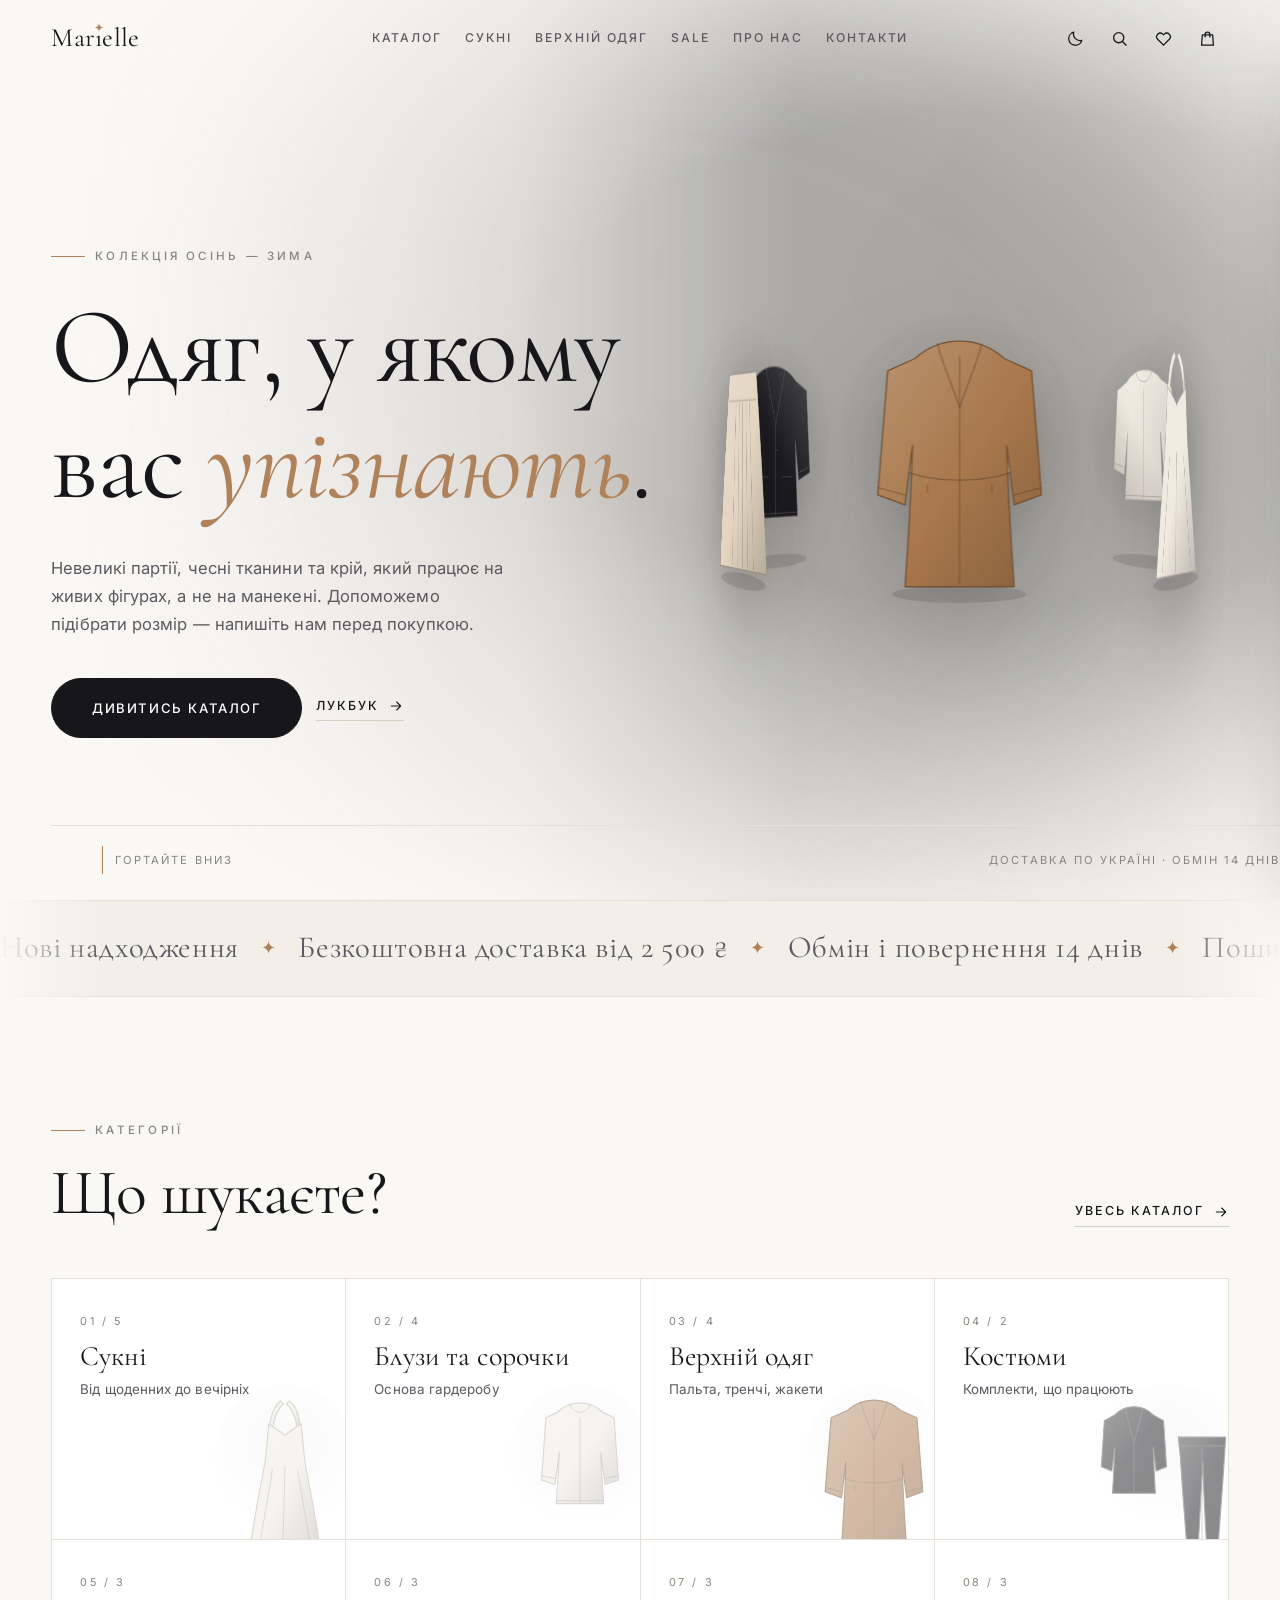
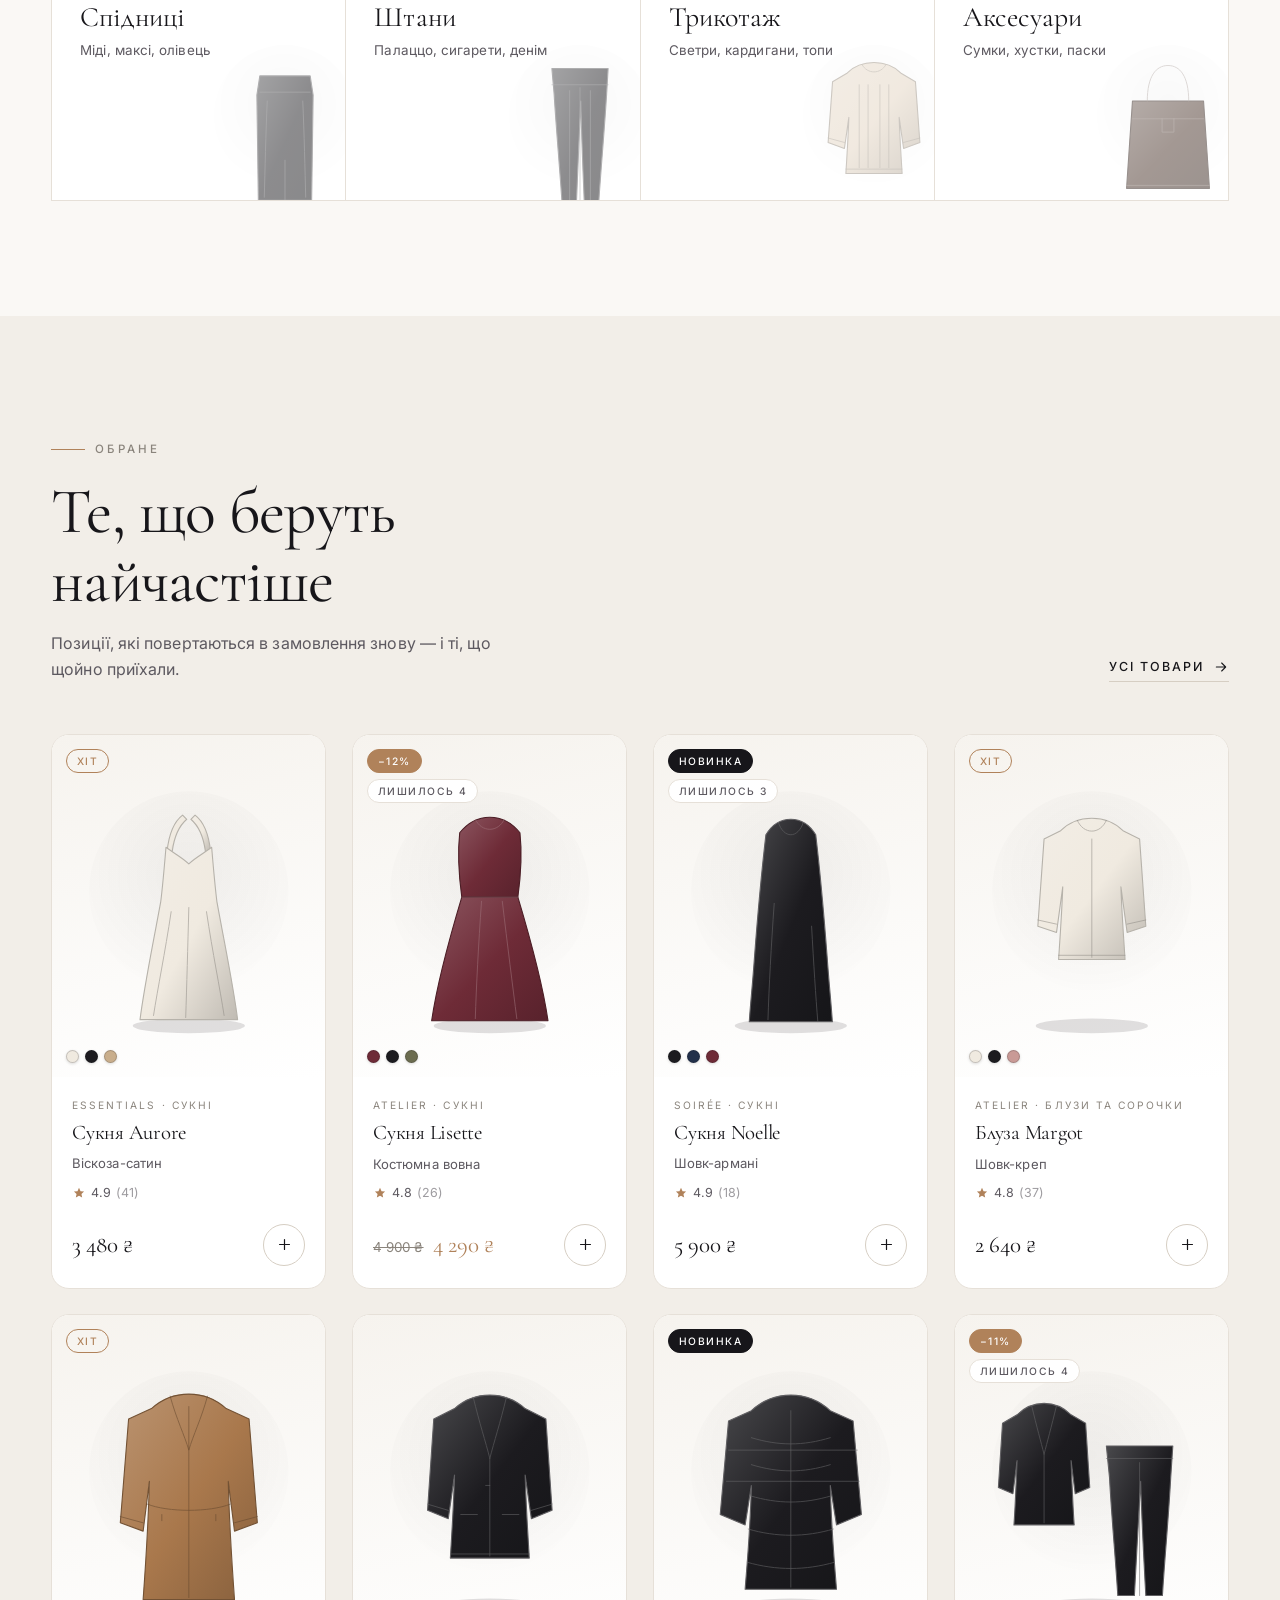
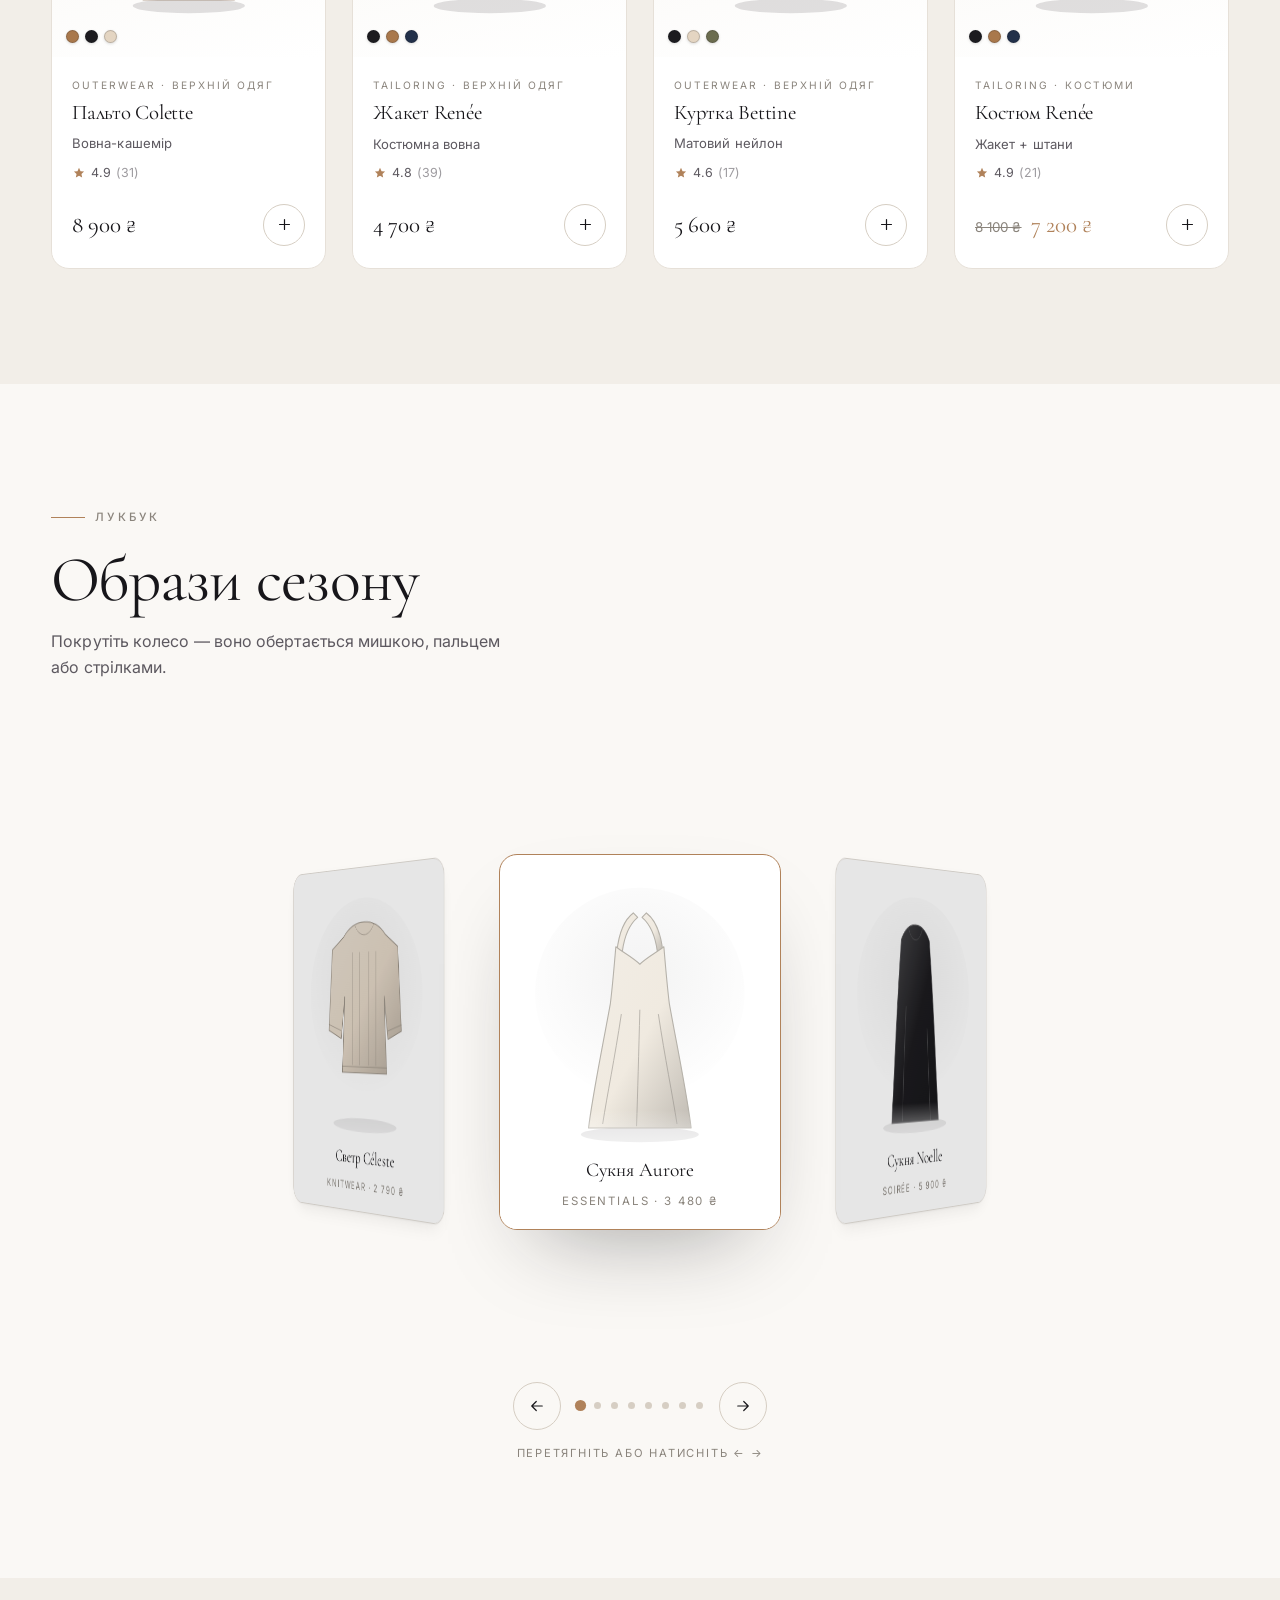
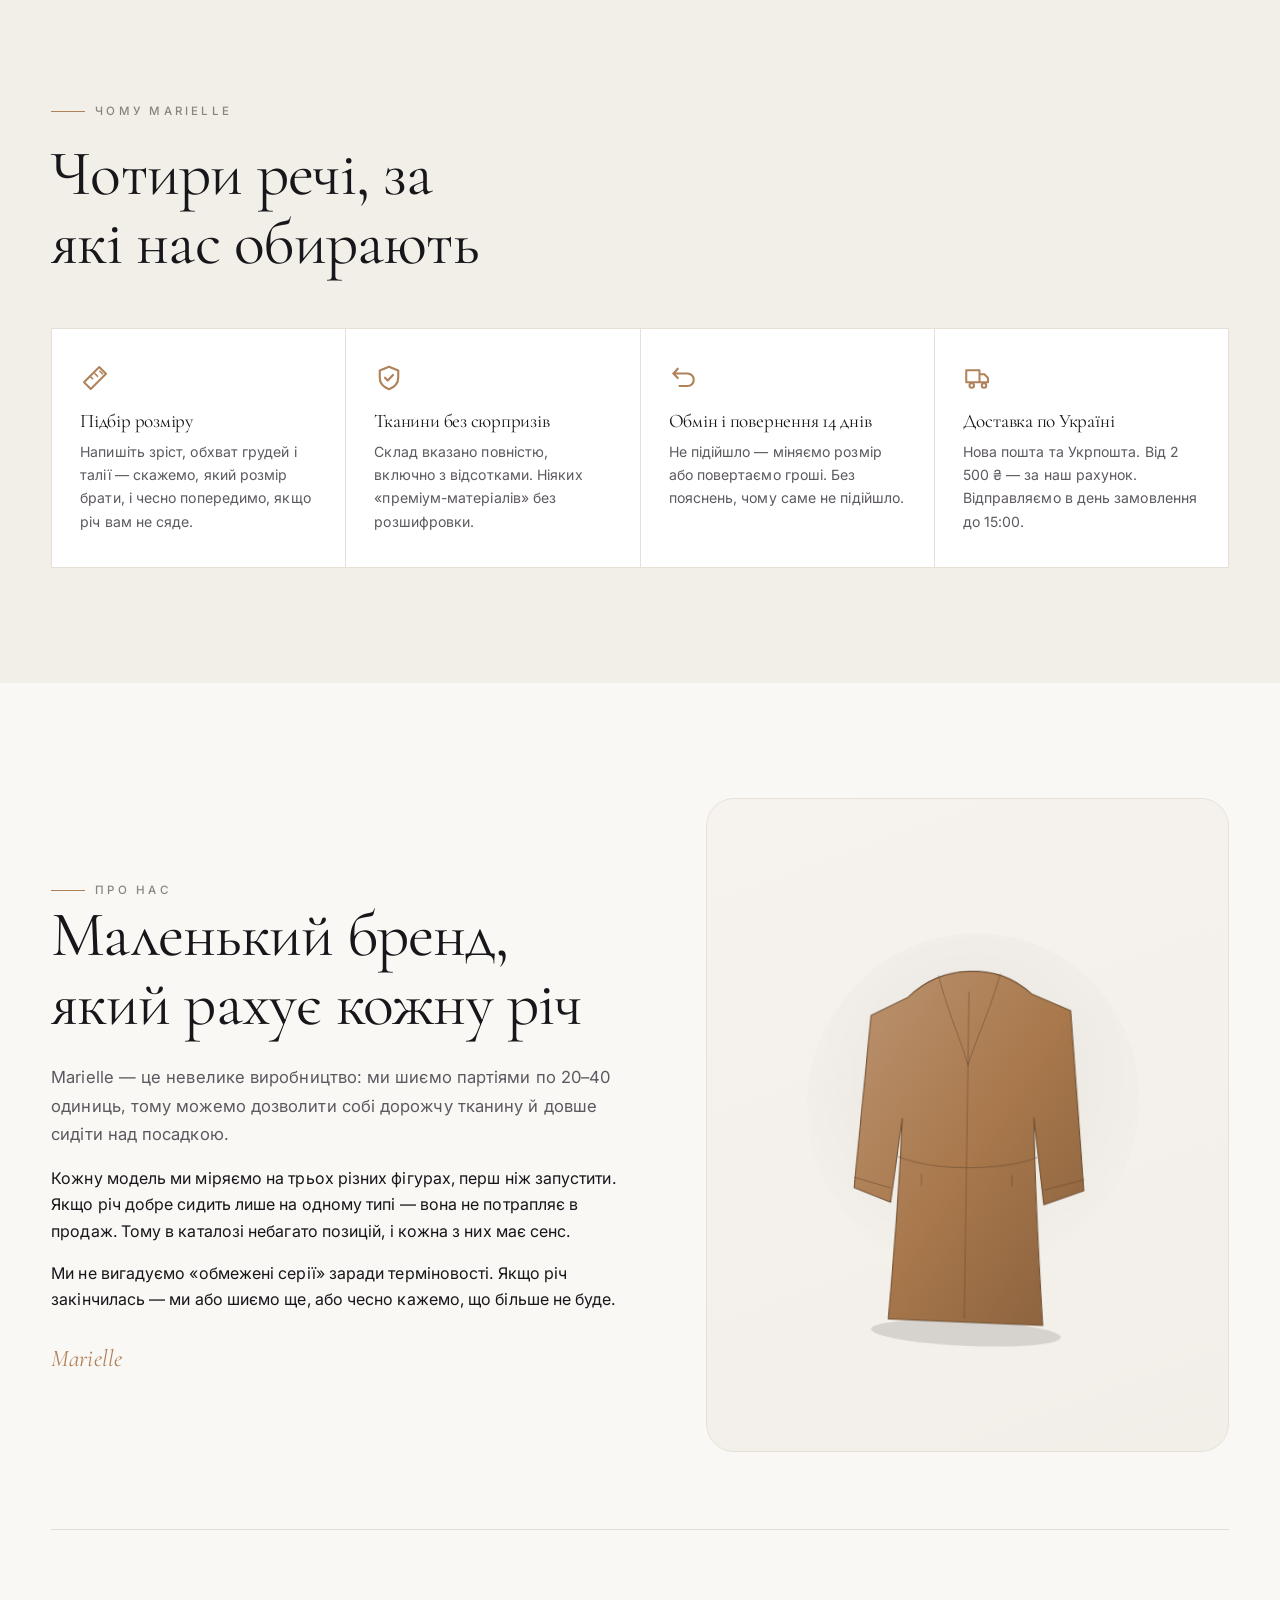
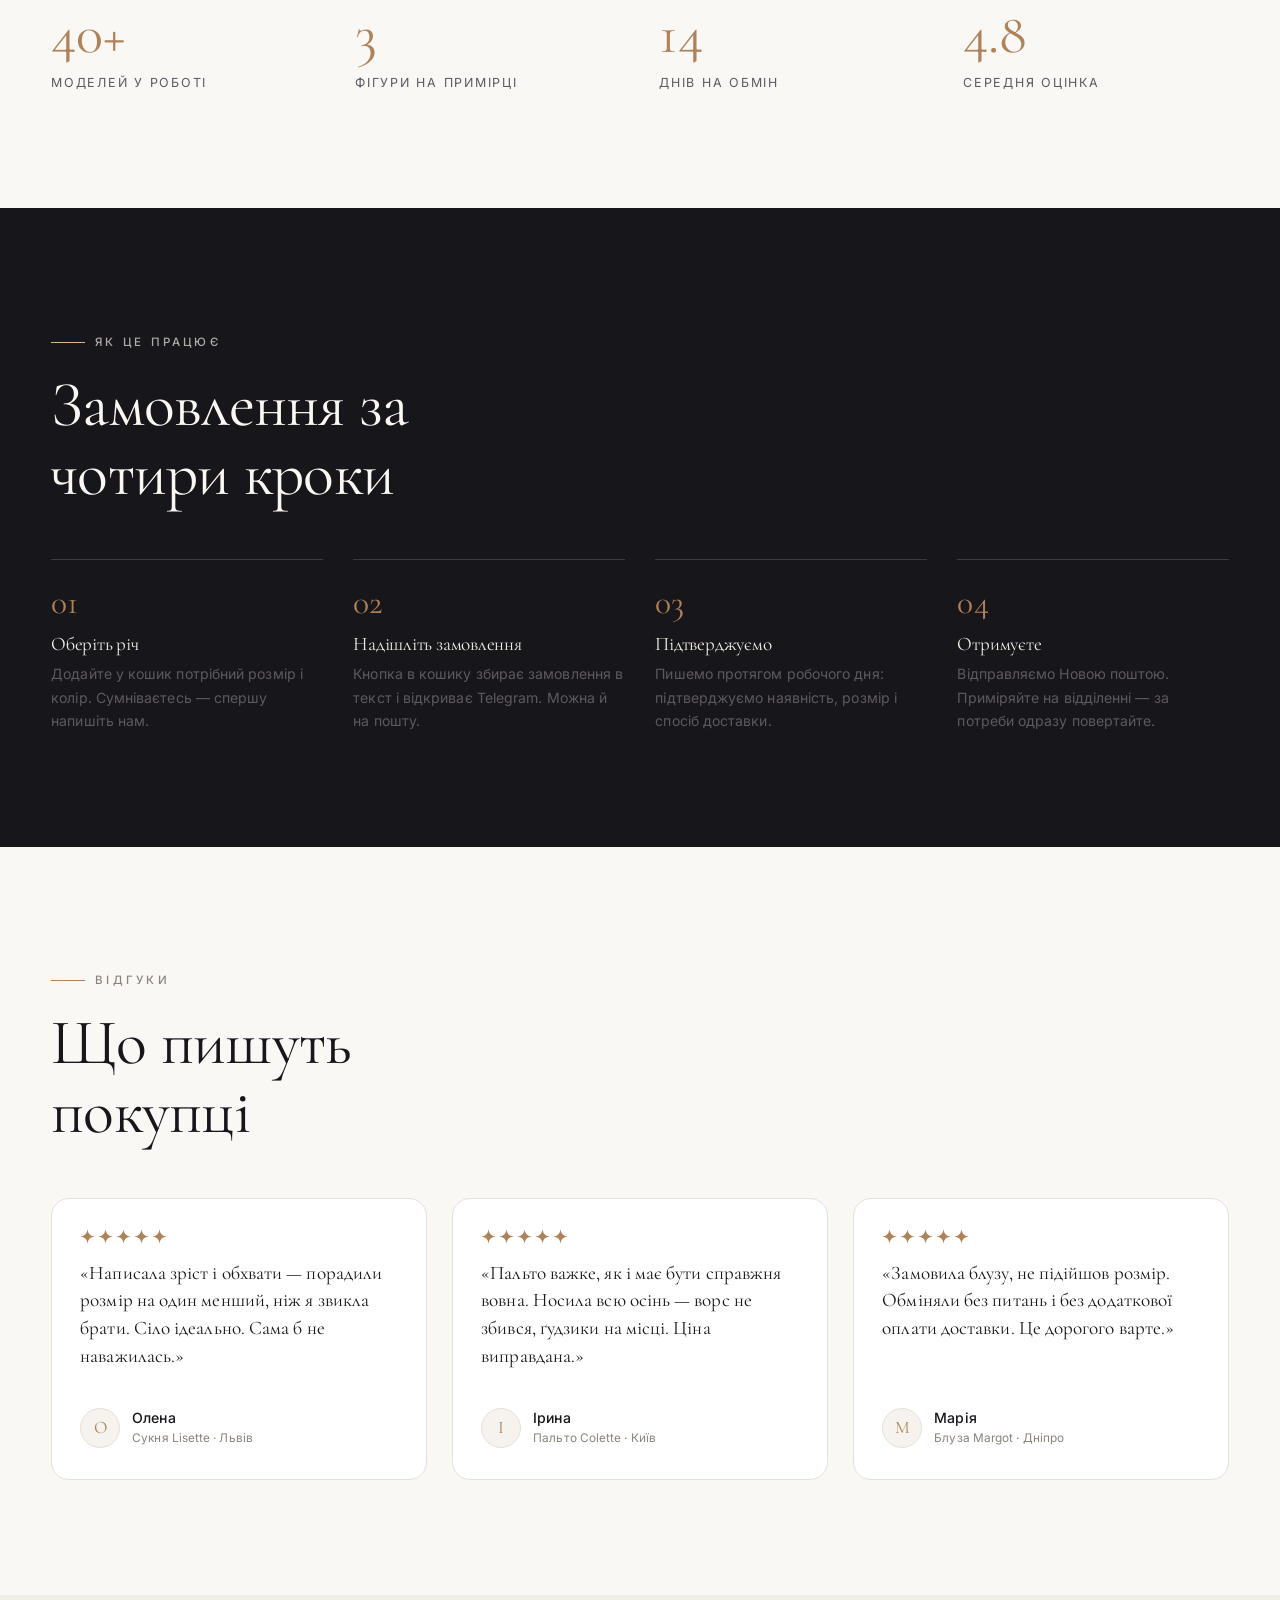
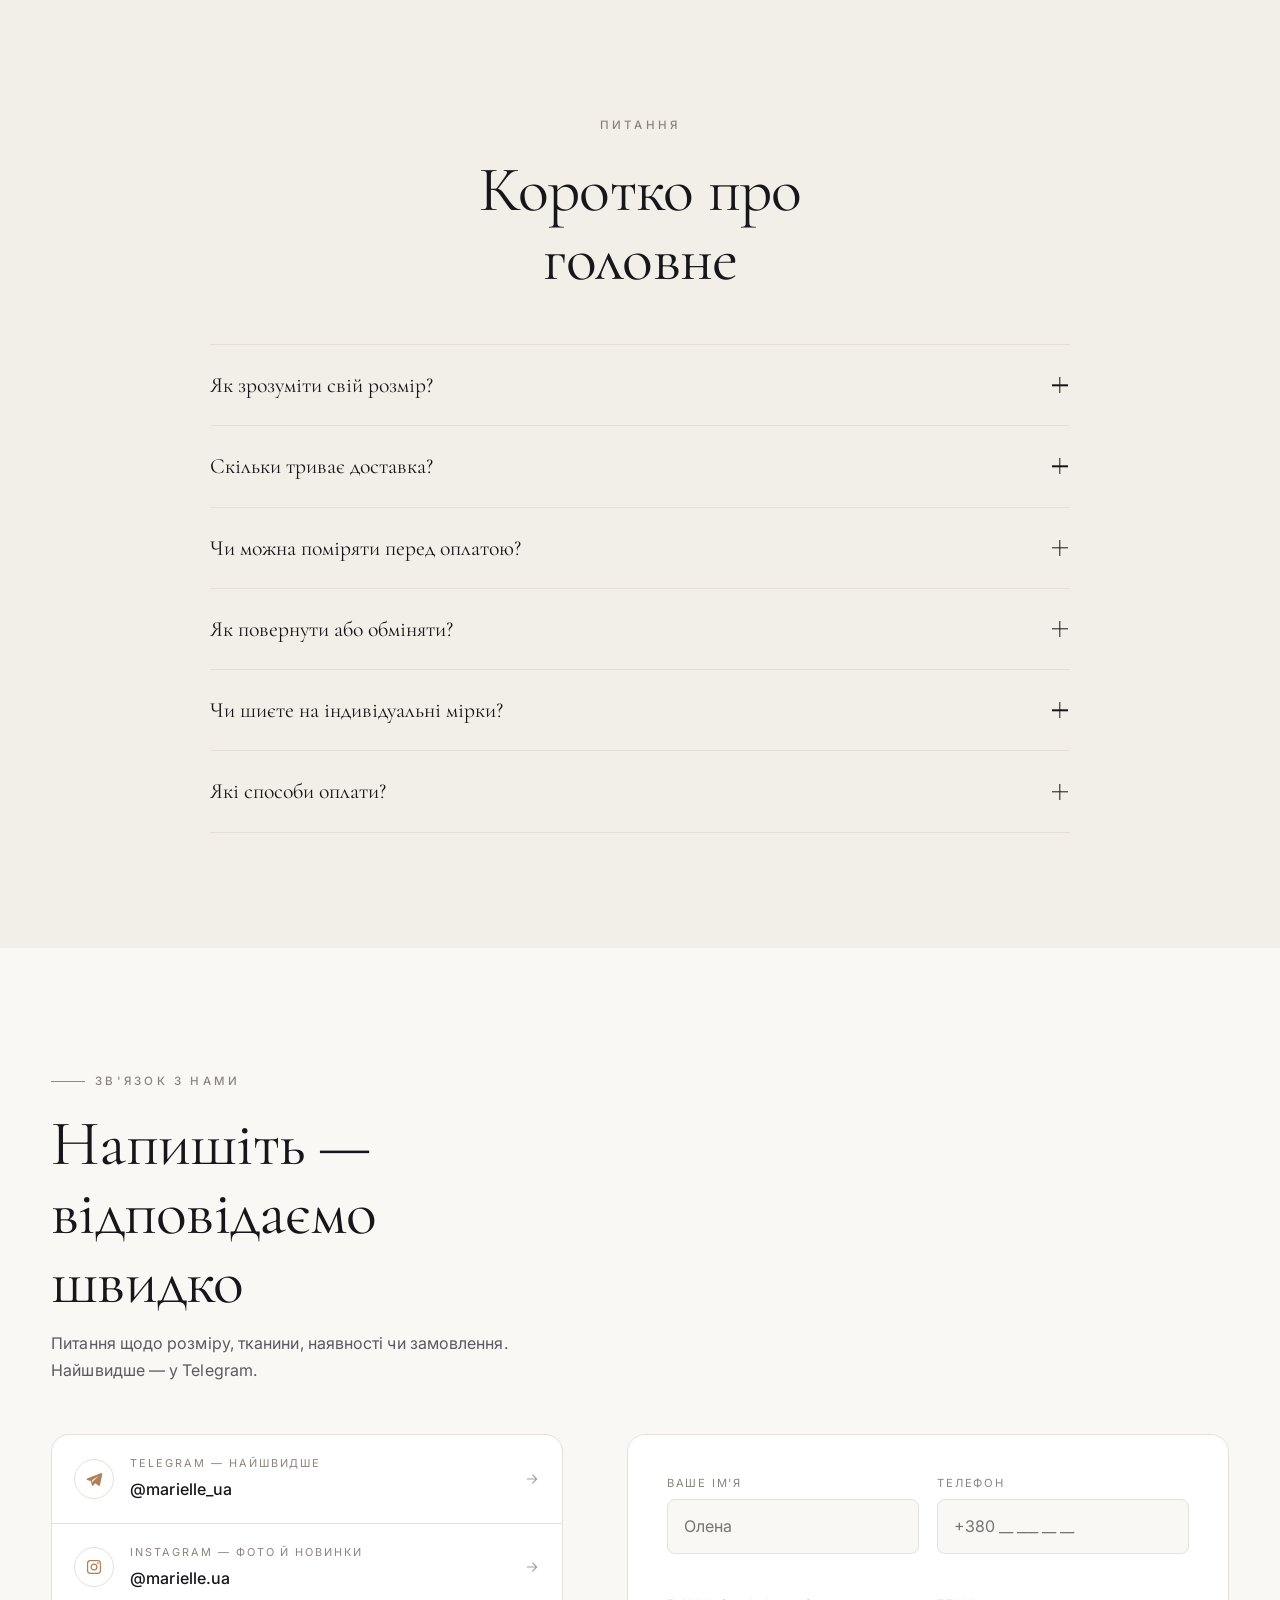
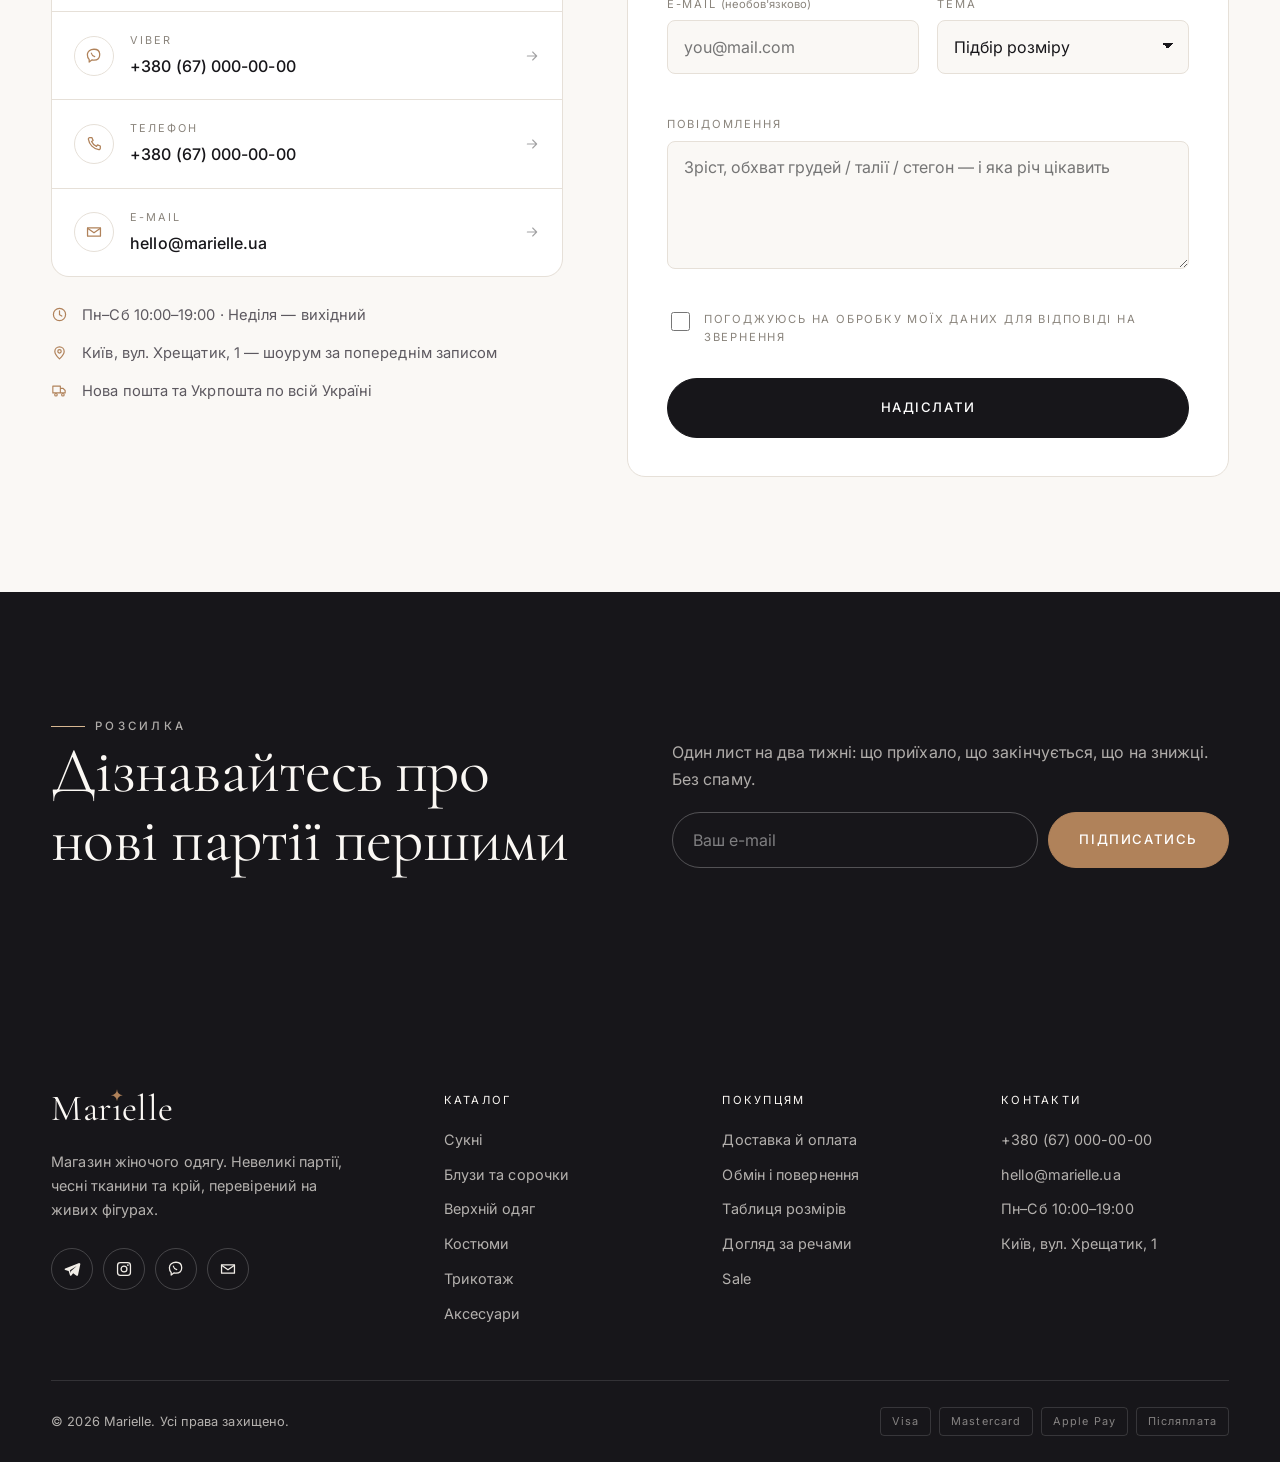
==== index.html @ ee78f5df "Marielle — сайт магазину жіночого одягу Статичний сайт без збірки: головна, каталог з фільтрами, сто" ====
<!DOCTYPE html>
<html lang="uk" data-theme="light">
<head>
<meta charset="utf-8">
<meta name="viewport" content="width=device-width, initial-scale=1, viewport-fit=cover">
<title>Marielle — жіночий одяг | Одяг, у якому вас упізнають</title>
<meta name="description" content="Marielle — магазин жіночого одягу: сукні, блузи, верхній одяг, костюми, трикотаж та аксесуари. Доставка по Україні, обмін і повернення 14 днів, консультація щодо розміру.">
<meta name="theme-color" content="#FAF8F5">
<link rel="icon" href="favicon.svg" type="image/svg+xml">
<link rel="apple-touch-icon" href="favicon.svg">
<link rel="canonical" href="https://marielle.ua/">

<meta property="og:type" content="website">
<meta property="og:title" content="Marielle — жіночий одяг">
<meta property="og:description" content="Одяг, у якому вас упізнають. Сукні, блузи, пальта, костюми та трикотаж.">
<meta property="og:image" content="assets/mark.svg">
<meta property="og:locale" content="uk_UA">

<link rel="preconnect" href="https://fonts.googleapis.com">
<link rel="preconnect" href="https://fonts.gstatic.com" crossorigin>
<link href="https://fonts.googleapis.com/css2?family=Cormorant+Garamond:ital,wght@0,300;0,400;0,500;0,600;1,300;1,400&family=Inter:wght@300;400;500;600&display=swap" rel="stylesheet">
<link rel="stylesheet" href="css/style.css">

<script type="application/ld+json">
{"@context":"https://schema.org","@type":"ClothingStore","name":"Marielle",
"slogan":"Одяг, у якому вас упізнають","url":"https://marielle.ua/",
"telephone":"+380670000000","email":"hello@marielle.ua",
"address":{"@type":"PostalAddress","addressLocality":"Київ","streetAddress":"вул. Хрещатик, 1","addressCountry":"UA"},
"openingHours":"Mo-Sa 10:00-19:00","priceRange":"₴₴","currenciesAccepted":"UAH"}
</script>
</head>

<body>
<a class="skip-link" href="#main">Перейти до вмісту</a>

<!-- ============ SVG-спрайт ============ -->
<svg class="hidden" aria-hidden="true" focusable="false"><defs>
  <symbol id="spark" viewBox="0 0 100 100">
    <path fill="currentColor" d="M50 1 Q53.6 46.4 99 50 Q53.6 53.6 50 99 Q46.4 53.6 1 50 Q46.4 46.4 50 1 Z"/>
  </symbol>
  <symbol id="i-tg" viewBox="0 0 24 24"><path fill="currentColor" d="M21.6 4.1 2.9 11.3c-.9.35-.9 1.62.02 1.93l4.6 1.53 1.77 5.5c.26.8 1.3.98 1.82.32l2.4-3.05 4.6 3.4c.7.5 1.7.12 1.87-.73l3.1-14.5c.2-.9-.7-1.65-1.5-1.3Zm-3.3 3.8-7.1 6.4c-.25.22-.4.53-.44.86l-.25 2.3-1.2-3.7 9-5.86Z"/></symbol>
  <symbol id="i-ig" viewBox="0 0 24 24"><path fill="none" stroke="currentColor" stroke-width="1.7" d="M7.2 3.4h9.6a3.8 3.8 0 0 1 3.8 3.8v9.6a3.8 3.8 0 0 1-3.8 3.8H7.2a3.8 3.8 0 0 1-3.8-3.8V7.2a3.8 3.8 0 0 1 3.8-3.8Z"/><circle cx="12" cy="12" r="3.9" fill="none" stroke="currentColor" stroke-width="1.7"/><circle cx="17.2" cy="6.9" r="1.1" fill="currentColor"/></symbol>
  <symbol id="i-vb" viewBox="0 0 24 24"><path fill="none" stroke="currentColor" stroke-width="1.7" stroke-linecap="round" stroke-linejoin="round" d="M12 3c4.6 0 7.6 2.8 7.6 7.2 0 4.4-3 7.2-7.6 7.2-.9 0-1.7-.1-2.5-.3L5.6 20v-3.4C4 15.3 3.2 13.3 3.2 10.2 3.2 5.8 7 3 12 3Z"/><path fill="none" stroke="currentColor" stroke-width="1.5" stroke-linecap="round" d="M8.4 8.2c.6 2.6 2 4 4.6 4.6"/></symbol>
  <symbol id="i-ph" viewBox="0 0 24 24"><path fill="none" stroke="currentColor" stroke-width="1.7" stroke-linecap="round" stroke-linejoin="round" d="M6.3 3.6h3l1.5 3.7-2 1.4a12.5 12.5 0 0 0 6.5 6.5l1.4-2 3.7 1.5v3a1.8 1.8 0 0 1-2 1.8A16.6 16.6 0 0 1 4.5 5.6a1.8 1.8 0 0 1 1.8-2Z"/></symbol>
  <symbol id="i-ml" viewBox="0 0 24 24"><path fill="none" stroke="currentColor" stroke-width="1.7" stroke-linecap="round" stroke-linejoin="round" d="M3.4 6.4h17.2v11.2H3.4Z"/><path fill="none" stroke="currentColor" stroke-width="1.7" stroke-linecap="round" stroke-linejoin="round" d="m3.4 7 8.6 6 8.6-6"/></symbol>
  <symbol id="i-pin" viewBox="0 0 24 24"><path fill="none" stroke="currentColor" stroke-width="1.7" stroke-linejoin="round" d="M12 21s6.6-6.1 6.6-10.4a6.6 6.6 0 1 0-13.2 0C5.4 14.9 12 21 12 21Z"/><circle cx="12" cy="10.4" r="2.4" fill="none" stroke="currentColor" stroke-width="1.7"/></symbol>
  <symbol id="i-clock" viewBox="0 0 24 24"><circle cx="12" cy="12" r="8.6" fill="none" stroke="currentColor" stroke-width="1.7"/><path fill="none" stroke="currentColor" stroke-width="1.7" stroke-linecap="round" d="M12 7v5.2l3.2 2"/></symbol>
  <symbol id="i-truck" viewBox="0 0 24 24"><path fill="none" stroke="currentColor" stroke-width="1.6" stroke-linejoin="round" d="M2.6 5.8h10.6v9.6H2.6Zm10.6 3.2h3.9l2.9 3v3.4h-6.8Z"/><circle cx="7" cy="18" r="1.8" fill="none" stroke="currentColor" stroke-width="1.6"/><circle cx="16.8" cy="18" r="1.8" fill="none" stroke="currentColor" stroke-width="1.6"/></symbol>
  <symbol id="i-back" viewBox="0 0 24 24"><path fill="none" stroke="currentColor" stroke-width="1.7" stroke-linecap="round" stroke-linejoin="round" d="M3.6 8.4h11.2a5 5 0 0 1 0 10H8.4"/><path fill="none" stroke="currentColor" stroke-width="1.7" stroke-linecap="round" stroke-linejoin="round" d="m7 4.6-3.4 3.8L7 12"/></symbol>
  <symbol id="i-ruler" viewBox="0 0 24 24"><path fill="none" stroke="currentColor" stroke-width="1.6" stroke-linejoin="round" d="m3.2 15.4 12.2-12.2 5.4 5.4L8.6 20.8Z"/><path fill="none" stroke="currentColor" stroke-width="1.4" stroke-linecap="round" d="m8 10.6 2 2m2-4 2 2m2-4 2 2"/></symbol>
  <symbol id="i-shield" viewBox="0 0 24 24"><path fill="none" stroke="currentColor" stroke-width="1.7" stroke-linejoin="round" d="M12 3 4.6 6v5.4c0 4.4 3 8 7.4 9.6 4.4-1.6 7.4-5.2 7.4-9.6V6Z"/><path fill="none" stroke="currentColor" stroke-width="1.7" stroke-linecap="round" stroke-linejoin="round" d="m8.8 11.8 2.2 2.2 4.2-4.4"/></symbol>
  <symbol id="i-heart-o" viewBox="0 0 24 24"><path fill="none" stroke="currentColor" stroke-width="1.6" stroke-linecap="round" stroke-linejoin="round" d="M12 20.4 4.6 13a4.6 4.6 0 0 1 6.5-6.5l.9.9.9-.9A4.6 4.6 0 0 1 19.4 13Z"/></symbol>
  <symbol id="i-search" viewBox="0 0 24 24"><circle cx="11" cy="11" r="6.4" fill="none" stroke="currentColor" stroke-width="1.7"/><path fill="none" stroke="currentColor" stroke-width="1.7" stroke-linecap="round" d="m16 16 4.4 4.4"/></symbol>
  <symbol id="i-arr" viewBox="0 0 24 24"><path fill="none" stroke="currentColor" stroke-width="1.6" stroke-linecap="round" stroke-linejoin="round" d="M5 12h14m-6-6 6 6-6 6"/></symbol>
</defs></svg>

<!-- ============ ХЕДЕР ============ -->
<header class="header">
  <div class="wrap header__bar">
    <a class="logo header__logo" href="index.html" aria-label="Marielle — на головну">
      <span>Mar<span class="logo__i">ı<span class="logo__spark"><svg viewBox="0 0 100 100"><use href="#spark"/></svg></span></span>elle</span>
    </a>

    <nav class="nav" aria-label="Головне меню">
      <a class="nav__link" href="catalog.html">Каталог</a>
      <a class="nav__link" href="catalog.html?cat=dress">Сукні</a>
      <a class="nav__link" href="catalog.html?cat=outer">Верхній одяг</a>
      <a class="nav__link" href="catalog.html?sale=1">Sale</a>
      <a class="nav__link" href="#about">Про нас</a>
      <a class="nav__link" href="#contacts">Контакти</a>
    </nav>

    <div class="header__tools">
      <button class="icon-btn" type="button" data-theme-toggle aria-label="Змінити тему"></button>
      <a class="icon-btn" href="catalog.html#search" aria-label="Пошук"><svg><use href="#i-search"/></svg></a>
      <a class="icon-btn" href="catalog.html?fav=1" aria-label="Обране">
        <svg><use href="#i-heart-o"/></svg><span class="icon-btn__count" data-fav-count>0</span>
      </a>
      <button class="icon-btn" type="button" data-cart-open aria-label="Кошик">
        <svg viewBox="0 0 24 24" fill="none" stroke="currentColor" stroke-width="1.6" stroke-linecap="round" stroke-linejoin="round"><path d="M5.5 7.5h13l1 13h-15Z"/><path d="M9 10V6.8a3 3 0 0 1 6 0V10"/></svg>
        <span class="icon-btn__count" data-cart-count>0</span>
      </button>
      <button class="icon-btn burger" type="button" data-menu-open aria-label="Меню" aria-expanded="false">
        <svg viewBox="0 0 24 24" fill="none" stroke="currentColor" stroke-width="1.7" stroke-linecap="round"><path d="M4 7h16M4 12h16M4 17h16"/></svg>
      </button>
    </div>
  </div>
</header>

<!-- ============ МОБІЛЬНЕ МЕНЮ ============ -->
<div class="mnav" role="dialog" aria-modal="true" aria-label="Меню">
  <div class="wrap mnav__top">
    <a class="logo" href="index.html"><span>Mar<span class="logo__i">ı<span class="logo__spark"><svg viewBox="0 0 100 100"><use href="#spark"/></svg></span></span>elle</span></a>
    <button class="icon-btn" type="button" data-menu-close aria-label="Закрити меню">
      <svg viewBox="0 0 24 24" fill="none" stroke="currentColor" stroke-width="1.8" stroke-linecap="round"><path d="M6 6l12 12M18 6 6 18"/></svg>
    </button>
  </div>
  <div class="wrap mnav__body">
    <a class="mnav__link" href="catalog.html">Каталог <span>усі товари</span></a>
    <a class="mnav__link" href="catalog.html?cat=dress">Сукні</a>
    <a class="mnav__link" href="catalog.html?cat=blouse">Блузи</a>
    <a class="mnav__link" href="catalog.html?cat=outer">Верхній одяг</a>
    <a class="mnav__link" href="catalog.html?cat=knit">Трикотаж</a>
    <a class="mnav__link" href="catalog.html?sale=1">Sale <span>знижки</span></a>
    <a class="mnav__link" href="#about">Про нас</a>
    <a class="mnav__link" href="#contacts">Контакти</a>
    <div class="mnav__foot">
      <div class="mnav__tools">
        <a class="icon-btn" href="catalog.html#search" aria-label="Пошук"><svg><use href="#i-search"/></svg></a>
        <a class="icon-btn" href="catalog.html?fav=1" aria-label="Обране"><svg><use href="#i-heart-o"/></svg><span class="icon-btn__count" data-fav-count>0</span></a>
        <button class="icon-btn" type="button" data-theme-toggle aria-label="Змінити тему"></button>
      </div>
      <a class="btn btn--block" href="tel:+380670000000">Подзвонити</a>
      <a class="btn btn--ghost btn--block" href="https://t.me/marielle_ua" target="_blank" rel="noopener">Написати в Telegram</a>
    </div>
  </div>
</div>

<main id="main">

  <!-- ============ ГЕРОЙ ============ -->
  <section class="hero">
    <canvas class="hero__canvas" id="silk" aria-hidden="true"></canvas>
    <div class="hero__veil" aria-hidden="true"></div>

    <div class="hero__stage" aria-hidden="true">
      <div class="hero__float" data-hero-float></div>
    </div>

    <div class="wrap hero__inner">
      <div class="hero__content">
        <span class="eyebrow">Колекція осінь — зима</span>
        <h1>Одяг, у якому вас <em>упізнають</em>.</h1>
        <p class="lead hero__lead">
          Невеликі партії, чесні тканини та крій, який працює на живих фігурах,
          а не на манекені. Допоможемо підібрати розмір — напишіть нам перед покупкою.
        </p>
        <div class="hero__cta">
          <a class="btn btn--lg" href="catalog.html">Дивитись каталог</a>
          <a class="link-u" href="#lookbook">Лукбук <svg><use href="#i-arr"/></svg></a>
        </div>
      </div>
    </div>

    <div class="wrap hero__meta">
      <span class="hero__scroll"><i></i> Гортайте вниз</span>
      <span>Доставка по Україні · Обмін 14 днів</span>
    </div>
  </section>

  <!-- ============ БІЖУЧИЙ РЯДОК ============ -->
  <div class="marquee" aria-hidden="true">
    <div class="marquee__row">
      <span class="marquee__i">Нові надходження <i>✦</i> Безкоштовна доставка від 2 500 ₴ <i>✦</i> Обмін і повернення 14 днів <i>✦</i> Пошиття в Україні <i>✦</i> Консультація щодо розміру <i>✦</i>&nbsp;</span>
      <span class="marquee__i">Нові надходження <i>✦</i> Безкоштовна доставка від 2 500 ₴ <i>✦</i> Обмін і повернення 14 днів <i>✦</i> Пошиття в Україні <i>✦</i> Консультація щодо розміру <i>✦</i>&nbsp;</span>
    </div>
  </div>

  <!-- ============ КАТЕГОРІЇ ============ -->
  <section class="sec" id="catalog">
    <div class="wrap">
      <div class="sec-head reveal">
        <div class="sec-head__t">
          <span class="eyebrow">Категорії</span>
          <h2>Що шукаєте?</h2>
        </div>
        <a class="link-u" href="catalog.html">Увесь каталог <svg><use href="#i-arr"/></svg></a>
      </div>
      <div class="cats" data-cats></div>
    </div>
  </section>

  <!-- ============ ОБРАНЕ РЕДАКЦІЄЮ ============ -->
  <section class="sec sec--tint">
    <div class="wrap">
      <div class="sec-head reveal">
        <div class="sec-head__t">
          <span class="eyebrow">Обране</span>
          <h2>Те, що беруть найчастіше</h2>
          <p>Позиції, які повертаються в замовлення знову — і ті, що щойно приїхали.</p>
        </div>
        <a class="link-u" href="catalog.html">Усі товари <svg><use href="#i-arr"/></svg></a>
      </div>
      <div class="grid" data-products="home" data-limit="8"></div>
    </div>
  </section>

  <!-- ============ ЛУКБУК (3D-карусель) ============ -->
  <section class="sec" id="lookbook">
    <div class="wrap">
      <div class="sec-head reveal">
        <div class="sec-head__t">
          <span class="eyebrow">Лукбук</span>
          <h2>Образи сезону</h2>
          <p>Покрутіть колесо — воно обертається мишкою, пальцем або стрілками.</p>
        </div>
      </div>

      <div class="look">
        <div class="look__stage" data-look role="group" aria-label="Карусель образів">
          <div class="look__ring"></div>
        </div>
        <div class="look__nav">
          <button class="look__arrow" type="button" data-look-prev aria-label="Попередній образ">
            <svg viewBox="0 0 24 24" fill="none" stroke="currentColor" stroke-width="1.6" stroke-linecap="round" stroke-linejoin="round"><path d="M19 12H5m6-6-6 6 6 6"/></svg>
          </button>
          <div class="look__dots" data-look-dots></div>
          <button class="look__arrow" type="button" data-look-next aria-label="Наступний образ">
            <svg><use href="#i-arr"/></svg>
          </button>
        </div>
        <p class="look__hint">Перетягніть або натисніть ← →</p>
      </div>
    </div>
  </section>

  <!-- ============ ЧОМУ МИ ============ -->
  <section class="sec sec--tint">
    <div class="wrap">
      <div class="sec-head reveal">
        <div class="sec-head__t">
          <span class="eyebrow">Чому Marielle</span>
          <h2>Чотири речі, за які нас обирають</h2>
        </div>
      </div>
      <div class="feats reveal">
        <div class="feat">
          <div class="feat__ic"><svg><use href="#i-ruler"/></svg></div>
          <h4>Підбір розміру</h4>
          <p>Напишіть зріст, обхват грудей і талії — скажемо, який розмір брати, і чесно попередимо, якщо річ вам не сяде.</p>
        </div>
        <div class="feat">
          <div class="feat__ic"><svg><use href="#i-shield"/></svg></div>
          <h4>Тканини без сюрпризів</h4>
          <p>Склад вказано повністю, включно з відсотками. Ніяких «преміум-матеріалів» без розшифровки.</p>
        </div>
        <div class="feat">
          <div class="feat__ic"><svg><use href="#i-back"/></svg></div>
          <h4>Обмін і повернення 14 днів</h4>
          <p>Не підійшло — міняємо розмір або повертаємо гроші. Без пояснень, чому саме не підійшло.</p>
        </div>
        <div class="feat">
          <div class="feat__ic"><svg><use href="#i-truck"/></svg></div>
          <h4>Доставка по Україні</h4>
          <p>Нова пошта та Укрпошта. Від 2 500 ₴ — за наш рахунок. Відправляємо в день замовлення до 15:00.</p>
        </div>
      </div>
    </div>
  </section>

  <!-- ============ ПРО НАС ============ -->
  <section class="sec" id="about">
    <div class="wrap">
      <div class="about">
        <div class="reveal">
          <span class="eyebrow">Про нас</span>
          <h2>Маленький бренд,<br>який рахує кожну річ</h2>
          <p class="lead">
            Marielle — це невелике виробництво: ми шиємо партіями по 20–40 одиниць,
            тому можемо дозволити собі дорожчу тканину й довше сидіти над посадкою.
          </p>
          <p>
            Кожну модель ми міряємо на трьох різних фігурах, перш ніж запустити.
            Якщо річ добре сидить лише на одному типі — вона не потрапляє в продаж.
            Тому в каталозі небагато позицій, і кожна з них має сенс.
          </p>
          <p>
            Ми не вигадуємо «обмежені серії» заради терміновості. Якщо річ закінчилась —
            ми або шиємо ще, або чесно кажемо, що більше не буде.
          </p>
          <p class="about__sign">Marielle</p>
        </div>
        <div class="about__art reveal" data-about-art aria-hidden="true"></div>
      </div>

      <hr class="rule" style="margin:clamp(48px,6vw,88px) 0">

      <div class="stats reveal">
        <div class="stat"><div class="stat__n">40+</div><div class="stat__l">моделей у роботі</div></div>
        <div class="stat"><div class="stat__n">3</div><div class="stat__l">фігури на примірці</div></div>
        <div class="stat"><div class="stat__n">14</div><div class="stat__l">днів на обмін</div></div>
        <div class="stat"><div class="stat__n">4.8</div><div class="stat__l">середня оцінка</div></div>
      </div>
    </div>
  </section>

  <!-- ============ ЯК ЗАМОВИТИ ============ -->
  <section class="sec sec--ink">
    <div class="wrap">
      <div class="sec-head reveal">
        <div class="sec-head__t">
          <span class="eyebrow">Як це працює</span>
          <h2>Замовлення за чотири кроки</h2>
        </div>
      </div>
      <div class="steps reveal">
        <div class="step">
          <h4>Оберіть річ</h4>
          <p>Додайте у кошик потрібний розмір і колір. Сумніваєтесь — спершу напишіть нам.</p>
        </div>
        <div class="step">
          <h4>Надішліть замовлення</h4>
          <p>Кнопка в кошику збирає замовлення в текст і відкриває Telegram. Можна й на пошту.</p>
        </div>
        <div class="step">
          <h4>Підтверджуємо</h4>
          <p>Пишемо протягом робочого дня: підтверджуємо наявність, розмір і спосіб доставки.</p>
        </div>
        <div class="step">
          <h4>Отримуєте</h4>
          <p>Відправляємо Новою поштою. Приміряйте на відділенні — за потреби одразу повертайте.</p>
        </div>
      </div>
    </div>
  </section>

  <!-- ============ ВІДГУКИ ============ -->
  <section class="sec">
    <div class="wrap">
      <div class="sec-head reveal">
        <div class="sec-head__t">
          <span class="eyebrow">Відгуки</span>
          <h2>Що пишуть покупці</h2>
        </div>
      </div>
      <div class="revs">
        <article class="rev reveal" style="--d:0">
          <div class="rev__stars"><svg><use href="#spark"/></svg><svg><use href="#spark"/></svg><svg><use href="#spark"/></svg><svg><use href="#spark"/></svg><svg><use href="#spark"/></svg></div>
          <p class="rev__t">«Написала зріст і обхвати — порадили розмір на один менший, ніж я звикла брати. Сіло ідеально. Сама б не наважилась.»</p>
          <div class="rev__a"><div class="rev__av">О</div><div><div class="rev__n">Олена</div><div class="rev__m">Сукня Lisette · Львів</div></div></div>
        </article>
        <article class="rev reveal" style="--d:1">
          <div class="rev__stars"><svg><use href="#spark"/></svg><svg><use href="#spark"/></svg><svg><use href="#spark"/></svg><svg><use href="#spark"/></svg><svg><use href="#spark"/></svg></div>
          <p class="rev__t">«Пальто важке, як і має бути справжня вовна. Носила всю осінь — ворс не збився, ґудзики на місці. Ціна виправдана.»</p>
          <div class="rev__a"><div class="rev__av">І</div><div><div class="rev__n">Ірина</div><div class="rev__m">Пальто Colette · Київ</div></div></div>
        </article>
        <article class="rev reveal" style="--d:2">
          <div class="rev__stars"><svg><use href="#spark"/></svg><svg><use href="#spark"/></svg><svg><use href="#spark"/></svg><svg><use href="#spark"/></svg><svg><use href="#spark"/></svg></div>
          <p class="rev__t">«Замовила блузу, не підійшов розмір. Обміняли без питань і без додаткової оплати доставки. Це дорогого варте.»</p>
          <div class="rev__a"><div class="rev__av">М</div><div><div class="rev__n">Марія</div><div class="rev__m">Блуза Margot · Дніпро</div></div></div>
        </article>
      </div>
    </div>
  </section>

  <!-- ============ FAQ ============ -->
  <section class="sec sec--tint" id="faq">
    <div class="wrap">
      <div class="sec-head reveal" style="justify-content:center;text-align:center">
        <div class="sec-head__t" style="margin-inline:auto">
          <span class="eyebrow eyebrow--plain">Питання</span>
          <h2>Коротко про головне</h2>
        </div>
      </div>

      <div class="faq reveal">
        <div class="faq__item">
          <button class="faq__q" type="button" aria-expanded="false">Як зрозуміти свій розмір?<i></i></button>
          <div class="faq__a"><div><p>На сторінці кожної речі є таблиця розмірів із трьома обхватами та довжиною виробу. Якщо ваші мірки між розмірами — напишіть нам у Telegram зріст, обхват грудей, талії й стегон. Відповімо конкретним розміром, а не «беріть свій звичайний».</p></div></div>
        </div>
        <div class="faq__item">
          <button class="faq__q" type="button" aria-expanded="false">Скільки триває доставка?<i></i></button>
          <div class="faq__a"><div><p>Замовлення, оформлені до 15:00 у робочий день, відправляємо того ж дня. Нова пошта по Україні — зазвичай 1–2 дні. Укрпошта — 3–5 днів. Від 2 500 ₴ доставка за наш рахунок.</p></div></div>
        </div>
        <div class="faq__item">
          <button class="faq__q" type="button" aria-expanded="false">Чи можна поміряти перед оплатою?<i></i></button>
          <div class="faq__a"><div><p>Так. Ми відправляємо з післяплатою і примінкою на відділенні Нової пошти. Якщо не підійшло — просто не забирайте, ми оплатимо зворотну пересилку самі.</p></div></div>
        </div>
        <div class="faq__item">
          <button class="faq__q" type="button" aria-expanded="false">Як повернути або обміняти?<i></i></button>
          <div class="faq__a"><div><p>14 днів із моменту отримання, якщо річ не була в носінні й збережено бирки. Напишіть нам — ми надішлемо ТТН на зворотну відправку. Обмін на інший розмір робимо без додаткової доплати за доставку.</p></div></div>
        </div>
        <div class="faq__item">
          <button class="faq__q" type="button" aria-expanded="false">Чи шиєте на індивідуальні мірки?<i></i></button>
          <div class="faq__a"><div><p>Так, для більшості моделей. Це +5–10 робочих днів і +20% до ціни. Такі речі поверненню не підлягають, тому спершу обговорюємо мірки й тканину в переписці.</p></div></div>
        </div>
        <div class="faq__item">
          <button class="faq__q" type="button" aria-expanded="false">Які способи оплати?<i></i></button>
          <div class="faq__a"><div><p>Картка через переказ на реквізити ФОП, післяплата на Новій пошті, а також оплата частинами (Монобанк). Чек надсилаємо разом із замовленням.</p></div></div>
        </div>
      </div>
    </div>
  </section>

  <!-- ============ КОНТАКТИ ============ -->
  <section class="sec" id="contacts">
    <div class="wrap">
      <div class="sec-head reveal">
        <div class="sec-head__t">
          <span class="eyebrow">Зв'язок з нами</span>
          <h2>Напишіть — відповідаємо швидко</h2>
          <p>Питання щодо розміру, тканини, наявності чи замовлення. Найшвидше — у Telegram.</p>
        </div>
      </div>

      <div class="contact">
        <div class="reveal">
          <div class="chan">
            <a class="chan__i" href="https://t.me/marielle_ua" target="_blank" rel="noopener">
              <span class="chan__ic"><svg><use href="#i-tg"/></svg></span>
              <span><span class="chan__t">Telegram — найшвидше</span><span class="chan__v">@marielle_ua</span></span>
              <span class="chan__go"><svg><use href="#i-arr"/></svg></span>
            </a>
            <a class="chan__i" href="https://instagram.com/marielle.ua" target="_blank" rel="noopener">
              <span class="chan__ic"><svg><use href="#i-ig"/></svg></span>
              <span><span class="chan__t">Instagram — фото й новинки</span><span class="chan__v">@marielle.ua</span></span>
              <span class="chan__go"><svg><use href="#i-arr"/></svg></span>
            </a>
            <a class="chan__i" href="viber://chat?number=%2B380670000000">
              <span class="chan__ic"><svg><use href="#i-vb"/></svg></span>
              <span><span class="chan__t">Viber</span><span class="chan__v">+380 (67) 000-00-00</span></span>
              <span class="chan__go"><svg><use href="#i-arr"/></svg></span>
            </a>
            <a class="chan__i" href="tel:+380670000000">
              <span class="chan__ic"><svg><use href="#i-ph"/></svg></span>
              <span><span class="chan__t">Телефон</span><span class="chan__v">+380 (67) 000-00-00</span></span>
              <span class="chan__go"><svg><use href="#i-arr"/></svg></span>
            </a>
            <a class="chan__i" href="mailto:hello@marielle.ua">
              <span class="chan__ic"><svg><use href="#i-ml"/></svg></span>
              <span><span class="chan__t">E-mail</span><span class="chan__v">hello@marielle.ua</span></span>
              <span class="chan__go"><svg><use href="#i-arr"/></svg></span>
            </a>
          </div>

          <div class="info">
            <div class="info__r"><svg><use href="#i-clock"/></svg><span>Пн–Сб 10:00–19:00 · Неділя — вихідний</span></div>
            <div class="info__r"><svg><use href="#i-pin"/></svg><span>Київ, вул. Хрещатик, 1 — шоурум за попереднім записом</span></div>
            <div class="info__r"><svg><use href="#i-truck"/></svg><span>Нова пошта та Укрпошта по всій Україні</span></div>
          </div>
        </div>

        <form class="form reveal" data-contact-form novalidate>
          <div class="form__grid">
            <div class="field">
              <label for="f-name">Ваше ім'я</label>
              <input id="f-name" name="name" type="text" autocomplete="name" placeholder="Олена">
              <span class="field__err"></span>
            </div>
            <div class="field">
              <label for="f-phone">Телефон</label>
              <input id="f-phone" name="phone" type="tel" autocomplete="tel" placeholder="+380 __ ___ __ __">
              <span class="field__err"></span>
            </div>
            <div class="field">
              <label for="f-email">E-mail <span style="text-transform:none;letter-spacing:0">(необов'язково)</span></label>
              <input id="f-email" name="email" type="email" autocomplete="email" placeholder="you@mail.com">
              <span class="field__err"></span>
            </div>
            <div class="field">
              <label for="f-topic">Тема</label>
              <select id="f-topic" name="topic">
                <option>Підбір розміру</option>
                <option>Наявність товару</option>
                <option>Питання щодо замовлення</option>
                <option>Обмін або повернення</option>
                <option>Пошиття на індивідуальні мірки</option>
                <option>Співпраця</option>
              </select>
              <span class="field__err"></span>
            </div>
            <div class="field field--full">
              <label for="f-msg">Повідомлення</label>
              <textarea id="f-msg" name="message" placeholder="Зріст, обхват грудей / талії / стегон — і яка річ цікавить"></textarea>
              <span class="field__err"></span>
            </div>
            <div class="field field--full">
              <label class="check">
                <input type="checkbox" name="agree">
                <span>Погоджуюсь на обробку моїх даних для відповіді на звернення</span>
              </label>
              <span class="field__err"></span>
            </div>
          </div>

          <button class="btn btn--block btn--lg" type="submit" style="margin-top:8px">Надіслати</button>

          <div class="form__ok" data-form-ok>
            <h4>Повідомлення готове</h4>
            <p>Сайт працює без сервера, тому лист не надсилається сам. Текст уже скопійовано — оберіть канал:</p>
            <textarea data-form-text readonly aria-label="Текст звернення"></textarea>
            <div class="form__send">
              <a class="btn btn--sm" data-send-tg target="_blank" rel="noopener" href="#">Telegram</a>
              <a class="btn btn--ghost btn--sm" data-send-viber href="#">Viber</a>
              <a class="btn btn--ghost btn--sm" data-send-mail href="#">E-mail</a>
            </div>
          </div>
        </form>
      </div>
    </div>
  </section>

  <!-- ============ РОЗСИЛКА ============ -->
  <section class="sec sec--ink">
    <div class="wrap news reveal">
      <div>
        <span class="eyebrow">Розсилка</span>
        <h2>Дізнавайтесь про нові партії першими</h2>
      </div>
      <div>
        <p style="margin-bottom:20px">Один лист на два тижні: що приїхало, що закінчується, що на знижці. Без спаму.</p>
        <form class="news__form" data-news novalidate>
          <input type="email" name="email" placeholder="Ваш e-mail" aria-label="E-mail для розсилки">
          <button class="btn btn--gold" type="submit">Підписатись</button>
        </form>
      </div>
    </div>
  </section>

</main>

<!-- ============ ФУТЕР ============ -->
<footer class="foot">
  <div class="wrap">
    <div class="foot__top">
      <div>
        <a class="logo foot__logo" href="index.html"><span>Mar<span class="logo__i">ı<span class="logo__spark"><svg viewBox="0 0 100 100"><use href="#spark"/></svg></span></span>elle</span></a>
        <p class="foot__about">Магазин жіночого одягу. Невеликі партії, чесні тканини та крій, перевірений на живих фігурах.</p>
        <div class="foot__soc">
          <a href="https://t.me/marielle_ua" target="_blank" rel="noopener" aria-label="Telegram"><svg><use href="#i-tg"/></svg></a>
          <a href="https://instagram.com/marielle.ua" target="_blank" rel="noopener" aria-label="Instagram"><svg><use href="#i-ig"/></svg></a>
          <a href="viber://chat?number=%2B380670000000" aria-label="Viber"><svg><use href="#i-vb"/></svg></a>
          <a href="mailto:hello@marielle.ua" aria-label="E-mail"><svg><use href="#i-ml"/></svg></a>
        </div>
      </div>
      <div>
        <div class="foot__h">Каталог</div>
        <div class="foot__l">
          <a href="catalog.html?cat=dress">Сукні</a>
          <a href="catalog.html?cat=blouse">Блузи та сорочки</a>
          <a href="catalog.html?cat=outer">Верхній одяг</a>
          <a href="catalog.html?cat=suit">Костюми</a>
          <a href="catalog.html?cat=knit">Трикотаж</a>
          <a href="catalog.html?cat=acc">Аксесуари</a>
        </div>
      </div>
      <div>
        <div class="foot__h">Покупцям</div>
        <div class="foot__l">
          <a href="#faq">Доставка й оплата</a>
          <a href="#faq">Обмін і повернення</a>
          <a href="#faq">Таблиця розмірів</a>
          <a href="#faq">Догляд за речами</a>
          <a href="catalog.html?sale=1">Sale</a>
        </div>
      </div>
      <div>
        <div class="foot__h">Контакти</div>
        <div class="foot__l">
          <a href="tel:+380670000000">+380 (67) 000-00-00</a>
          <a href="mailto:hello@marielle.ua">hello@marielle.ua</a>
          <span>Пн–Сб 10:00–19:00</span>
          <span>Київ, вул. Хрещатик, 1</span>
        </div>
      </div>
    </div>
    <div class="foot__bot">
      <span>© <span data-year>2026</span> Marielle. Усі права захищено.</span>
      <div class="foot__pay"><span>Visa</span><span>Mastercard</span><span>Apple Pay</span><span>Післяплата</span></div>
    </div>
  </div>
</footer>

<!-- ============ КОШИК ============ -->
<div class="overlay"></div>
<aside class="drawer" role="dialog" aria-modal="true" aria-label="Кошик" aria-hidden="true">
  <div class="drawer__top">
    <h3>Кошик</h3>
    <button class="icon-btn" type="button" data-cart-close aria-label="Закрити кошик">
      <svg viewBox="0 0 24 24" fill="none" stroke="currentColor" stroke-width="1.8" stroke-linecap="round"><path d="M6 6l12 12M18 6 6 18"/></svg>
    </button>
  </div>
  <div class="drawer__body" data-cart-body></div>
  <div class="drawer__foot">
    <div class="drawer__row"><span>Разом</span><b data-cart-total>0 ₴</b></div>
    <div class="drawer__ship" data-cart-ship></div>
    <button class="btn btn--block" type="button" data-cart-order disabled>Оформити замовлення</button>
    <p class="drawer__note">Замовлення скопіюється в буфер і відкриється Telegram — залишиться натиснути «Надіслати».</p>
  </div>
</aside>

<script src="js/data.js"></script>
<script src="js/art.js"></script>
<script src="js/app.js"></script>
<script src="js/silk.js"></script>
<script>
/* ілюстрація в блоці «Про нас» — окремо, бо залежить від теми */
(function () {
  function draw() {
    var box = document.querySelector('[data-about-art]');
    if (!box || !window.Art || !window.DATA) return;
    var p = window.DATA.byId('colette-coat') || window.DATA.products[0];
    box.innerHTML = window.Art.render(p, { dark: document.documentElement.getAttribute('data-theme') === 'dark' });
  }
  draw();
  if (window.MutationObserver) {
    new MutationObserver(draw).observe(document.documentElement, { attributes: true, attributeFilter: ['data-theme'] });
  }
})();
</script>
</body>
</html>
---- css/style.css ----
/* ============================================================
   MARIELLE — стилі
   Порядок: змінні → база → типографіка → службові → хедер →
   герой → секції → картки → каталог → товар → форма →
   футер → шухляди → адаптив (телефон / планшет / ТВ)
   ============================================================ */

/* ============================================================
   1. ЗМІННІ
   ============================================================ */
:root {
  /* фірмові кольори */
  --ink:        #17161A;
  --ink-soft:   #3A383F;
  --gold:       #B0825A;
  --gold-lt:    #D8B792;
  --gold-dk:    #8F6740;
  --ivory:      #FAF8F5;
  --paper:      #FFFFFF;
  --line:       #E6E0D8;
  --muted:      #8A847C;

  /* семантика (світла тема) */
  --bg:         var(--ivory);
  --bg-2:       #F2EEE8;
  --surface:    var(--paper);
  --surface-2:  #F6F3EE;
  --text:       var(--ink);
  --text-2:     #5D5960;
  --text-3:     var(--muted);
  --border:     var(--line);
  --border-2:   #D6CEC3;
  --accent:     var(--gold);
  --accent-ink: #FFFFFF;
  --shadow-1:   0 1px 2px rgba(23,22,26,.04), 0 8px 24px -12px rgba(23,22,26,.16);
  --shadow-2:   0 2px 6px rgba(23,22,26,.06), 0 28px 60px -28px rgba(23,22,26,.28);
  --shadow-3:   0 40px 90px -40px rgba(23,22,26,.4);

  /* типографіка */
  --ff-display: 'Cormorant Garamond', 'Times New Roman', Georgia, serif;
  --ff-ui:      'Inter', -apple-system, BlinkMacSystemFont, 'Segoe UI', Roboto, sans-serif;

  /* ритм */
  --wrap:       1280px;
  --gut:        clamp(20px, 4vw, 56px);
  --sec:        clamp(72px, 9vw, 148px);
  --r-s:        4px;
  --r-m:        8px;
  --r-l:        18px;
  --r-xl:       28px;

  --t-fast:     .18s cubic-bezier(.4,0,.2,1);
  --t:          .34s cubic-bezier(.22,.61,.36,1);
  --t-slow:     .7s cubic-bezier(.22,.61,.36,1);

  --hdr:        76px;
  color-scheme: light;
}

[data-theme="dark"] {
  --bg:         #0F0E12;
  --bg-2:       #141318;
  --surface:    #17161C;
  --surface-2:  #1D1C23;
  --text:       #EFEBE5;
  --text-2:     #B6B0A8;
  --text-3:     #85807A;
  --border:     #2A2830;
  --border-2:   #383540;
  --accent:     #C79462;
  --accent-ink: #14131A;
  --shadow-1:   0 1px 2px rgba(0,0,0,.5), 0 10px 26px -14px rgba(0,0,0,.8);
  --shadow-2:   0 2px 8px rgba(0,0,0,.5), 0 30px 64px -30px rgba(0,0,0,.9);
  --shadow-3:   0 44px 96px -44px rgba(0,0,0,.95);
  color-scheme: dark;
}

/* ============================================================
   2. БАЗА
   ============================================================ */
*, *::before, *::after { box-sizing: border-box; }

html {
  -webkit-text-size-adjust: 100%;
  scroll-behavior: smooth;
  scroll-padding-top: calc(var(--hdr) + 16px);
}
@media (prefers-reduced-motion: reduce) {
  html { scroll-behavior: auto; }
  *, *::before, *::after {
    animation-duration: .01ms !important;
    animation-iteration-count: 1 !important;
    transition-duration: .01ms !important;
  }
}

body {
  margin: 0;
  background: var(--bg);
  color: var(--text);
  font: 400 16px/1.65 var(--ff-ui);
  letter-spacing: .005em;
  overflow-x: hidden;
  transition: background var(--t), color var(--t);
  -webkit-font-smoothing: antialiased;
}
body.is-locked { overflow: hidden; }

img, svg, video { max-width: 100%; display: block; }
a { color: inherit; text-decoration: none; }
button, input, select, textarea { font: inherit; color: inherit; }
button { cursor: pointer; background: none; border: 0; padding: 0; }
:focus-visible { outline: 2px solid var(--accent); outline-offset: 3px; border-radius: 2px; }
::selection { background: var(--gold); color: #fff; }
.hidden { display: none !important; }

.skip-link {
  position: fixed; top: -100px; left: 16px; z-index: 999;
  background: var(--ink); color: #fff; padding: 12px 18px; border-radius: var(--r-m);
  transition: top var(--t-fast);
}
.skip-link:focus { top: 16px; }

.wrap { width: 100%; max-width: var(--wrap); margin-inline: auto; padding-inline: var(--gut); }

/* ============================================================
   3. ТИПОГРАФІКА
   ============================================================ */
h1, h2, h3, h4 {
  font-family: var(--ff-display);
  font-weight: 400;
  line-height: 1.08;
  letter-spacing: -.012em;
  margin: 0 0 .4em;
}
h1 { font-size: clamp(3.1rem, 8.4vw, 7.4rem); }
h2 { font-size: clamp(2.3rem, 5vw, 4.1rem); }
h3 { font-size: clamp(1.4rem, 2.2vw, 1.95rem); }
h4 { font-size: clamp(1.15rem, 1.5vw, 1.35rem); }
p  { margin: 0 0 1em; }
p:last-child { margin-bottom: 0; }

.serif   { font-family: var(--ff-display); }
.italic  { font-style: italic; }
.accent  { color: var(--accent); }
.lead    { font-size: clamp(1.02rem, 1.3vw, 1.2rem); color: var(--text-2); line-height: 1.7; }

.eyebrow {
  display: inline-flex; align-items: center; gap: 10px;
  font-size: .72rem; font-weight: 500;
  letter-spacing: .28em; text-transform: uppercase;
  color: var(--text-3);
}
.eyebrow::before {
  content: ''; width: 34px; height: 1px; background: var(--accent); flex: none;
}
.eyebrow--plain::before { display: none; }

.sec-head {
  display: flex; align-items: flex-end; justify-content: space-between;
  gap: 32px; flex-wrap: wrap; margin-bottom: clamp(36px, 4vw, 64px);
}
.sec-head__t { max-width: 46ch; }
.sec-head h2 { margin: .28em 0 0; }
.sec-head p  { margin-top: 14px; max-width: 52ch; color: var(--text-2); }

.rule { height: 1px; background: var(--border); border: 0; margin: 0; }

/* ============================================================
   4. КНОПКИ, ЗНАЧКИ
   ============================================================ */
.btn {
  --bg-b: var(--ink); --fg-b: #fff; --bd-b: var(--ink);
  position: relative; display: inline-flex; align-items: center; justify-content: center;
  gap: 10px; min-height: 52px; padding: 0 30px;
  background: var(--bg-b); color: var(--fg-b);
  border: 1px solid var(--bd-b); border-radius: 999px;
  font-size: .82rem; font-weight: 500; letter-spacing: .12em; text-transform: uppercase;
  white-space: nowrap; overflow: hidden; isolation: isolate;
  transition: color var(--t-fast), border-color var(--t-fast), transform var(--t-fast), box-shadow var(--t);
}
.btn::after {
  content: ''; position: absolute; inset: 0; z-index: -1;
  background: var(--accent);
  transform: translateY(101%); transition: transform var(--t);
}
.btn:hover::after { transform: translateY(0); }
.btn:hover { color: #fff; border-color: var(--accent); box-shadow: var(--shadow-2); }
.btn:active { transform: translateY(1px); }
.btn[disabled] { opacity: .4; pointer-events: none; }

.btn--gold  { --bg-b: var(--accent); --fg-b: #fff; --bd-b: var(--accent); }
.btn--gold::after { background: var(--ink); }
.btn--ghost { --bg-b: transparent; --fg-b: var(--text); --bd-b: var(--border-2); }
.btn--light { --bg-b: #fff; --fg-b: var(--ink); --bd-b: #fff; }
.btn--sm    { min-height: 42px; padding: 0 20px; font-size: .72rem; }
.btn--lg    { min-height: 60px; padding: 0 40px; }
.btn--block { display: flex; width: 100%; }

.link-u {
  display: inline-flex; align-items: center; gap: 9px;
  font-size: .78rem; font-weight: 500; letter-spacing: .16em; text-transform: uppercase;
  padding-bottom: 4px; border-bottom: 1px solid var(--border-2);
  transition: color var(--t-fast), border-color var(--t-fast), gap var(--t-fast);
}
.link-u:hover { color: var(--accent); border-color: var(--accent); gap: 14px; }
.link-u svg { width: 16px; height: 16px; }

.badge {
  display: inline-flex; align-items: center; height: 24px; padding: 0 10px;
  background: var(--surface); color: var(--text-2);
  border: 1px solid var(--border); border-radius: 999px;
  font-size: .64rem; font-weight: 500; letter-spacing: .14em; text-transform: uppercase;
}
.badge--new  { background: var(--ink); color: #fff; border-color: var(--ink); }
.badge--sale { background: var(--accent); color: #fff; border-color: var(--accent); }
.badge--hit  { background: transparent; color: var(--accent); border-color: var(--accent); }
.badge--out  { background: var(--surface-2); color: var(--text-3); }

.icon-btn {
  position: relative; display: inline-grid; place-items: center;
  width: 42px; height: 42px; border-radius: 999px;
  color: var(--text); border: 1px solid transparent;
  transition: background var(--t-fast), border-color var(--t-fast), color var(--t-fast);
}
.icon-btn:hover { background: var(--surface-2); border-color: var(--border); color: var(--accent); }
.icon-btn svg { width: 19px; height: 19px; }
.icon-btn__count {
  position: absolute; top: 2px; right: 2px;
  min-width: 17px; height: 17px; padding: 0 4px;
  display: grid; place-items: center;
  background: var(--accent); color: #fff;
  border-radius: 999px; font-size: .62rem; font-weight: 600; line-height: 1;
  opacity: 0; transform: scale(.4); transition: opacity var(--t-fast), transform var(--t);
}
.icon-btn__count.is-on { opacity: 1; transform: scale(1); }

/* ============================================================
   5. ЛОГОТИП
   ============================================================ */
.logo {
  display: inline-flex; align-items: baseline;
  font-family: var(--ff-display); font-weight: 400;
  font-size: 2rem; line-height: 1; letter-spacing: .012em;
  color: var(--text); white-space: nowrap;
}
.logo__i { position: relative; display: inline-block; }
/* «іскра» замість крапки над i */
.logo__spark {
  position: absolute; left: 50%; bottom: .74em;
  width: .34em; height: .34em; transform: translateX(-50%);
  color: var(--accent); pointer-events: none;
}
.logo__spark svg { width: 100%; height: 100%; display: block; }
.logo:hover .logo__spark { animation: twinkle 1.1s ease-in-out; }
@keyframes twinkle {
  0%, 100% { transform: translateX(-50%) scale(1) rotate(0); }
  45%      { transform: translateX(-50%) scale(1.5) rotate(90deg); }
}
.logo__sub {
  display: block; margin-top: .55em;
  font-family: var(--ff-ui); font-size: .58rem; font-weight: 400;
  letter-spacing: .58em; text-indent: .58em; text-transform: uppercase;
  color: var(--text-3);
}
.logo--stack { flex-direction: column; align-items: center; }

/* ============================================================
   6. ХЕДЕР
   ============================================================ */
.header {
  position: fixed; inset: 0 0 auto; z-index: 90;
  background: transparent;
  border-bottom: 1px solid transparent;
  transition: background var(--t), border-color var(--t), backdrop-filter var(--t);
}
.header.is-stuck {
  background: color-mix(in srgb, var(--bg) 86%, transparent);
  backdrop-filter: saturate(1.4) blur(16px);
  -webkit-backdrop-filter: saturate(1.4) blur(16px);
  border-bottom-color: var(--border);
}
.header__bar {
  display: grid; grid-template-columns: 1fr auto 1fr; align-items: center;
  gap: 24px; height: var(--hdr);
}
.header__logo { font-size: 1.65rem; justify-self: start; }
.header__tools { display: flex; align-items: center; gap: 2px; justify-self: end; }

.nav { display: flex; align-items: center; gap: clamp(14px, 1.8vw, 32px); }
.nav__link {
  position: relative; padding: 6px 0;
  font-size: .76rem; font-weight: 500; letter-spacing: .16em; text-transform: uppercase;
  color: var(--text-2); transition: color var(--t-fast);
}
.nav__link::after {
  content: ''; position: absolute; left: 0; right: 100%; bottom: 0;
  height: 1px; background: var(--accent); transition: right var(--t);
}
.nav__link:hover { color: var(--text); }
.nav__link:hover::after, .nav__link.is-active::after { right: 0; }
.nav__link.is-active { color: var(--text); }

.burger { display: none; }

/* мобільне меню */
.mnav {
  position: fixed; inset: 0; z-index: 120;
  background: var(--bg);
  display: flex; flex-direction: column;
  opacity: 0; visibility: hidden; transform: translateY(-14px);
  transition: opacity var(--t), transform var(--t), visibility var(--t);
  overflow-y: auto; overscroll-behavior: contain;
}
.mnav.is-open { opacity: 1; visibility: visible; transform: none; }
.mnav__top { display: flex; align-items: center; justify-content: space-between; height: var(--hdr); }
/* відступи мусять дублювати .wrap — скорочений padding його перекриває */
.mnav__body { padding: 20px var(--gut) 48px; display: flex; flex-direction: column; }
.mnav__link {
  display: flex; align-items: baseline; justify-content: space-between; gap: 16px;
  padding: 20px 0; border-bottom: 1px solid var(--border);
  font-family: var(--ff-display); font-size: 2rem; line-height: 1;
  transition: color var(--t-fast), padding-left var(--t-fast);
}
.mnav__link:hover, .mnav__link:focus-visible { color: var(--accent); padding-left: 10px; }
.mnav__link span {
  font-family: var(--ff-ui); font-size: .68rem; letter-spacing: .18em;
  text-transform: uppercase; color: var(--text-3);
}
.mnav__foot { display: grid; gap: 12px; margin-top: 34px; }

/* ============================================================
   7. ГЕРОЙ
   ============================================================ */
.hero {
  position: relative; min-height: 100svh;
  display: flex; align-items: center;
  padding-top: var(--hdr); overflow: hidden;
  background: var(--bg);
}
.hero__canvas {
  position: absolute; inset: 0; width: 100%; height: 100%;
  z-index: 0; opacity: 0; transition: opacity 1.4s ease;
}
.hero__canvas.is-on { opacity: 1; }
.hero__veil {
  position: absolute; inset: 0; z-index: 1; pointer-events: none;
  background:
    radial-gradient(120% 90% at 78% 40%, transparent 30%, var(--bg) 82%),
    linear-gradient(to right, var(--bg) 4%, color-mix(in srgb, var(--bg) 62%, transparent) 40%, transparent 62%);
}
.hero__inner { position: relative; z-index: 2; padding-block: clamp(60px, 9vh, 120px); }
.hero__content { max-width: min(680px, 54vw); }
.hero h1 { margin: .22em 0 .3em; text-wrap: balance; }
.hero h1 em { font-style: italic; color: var(--accent); }
.hero__lead { max-width: 46ch; margin-bottom: 40px; }
.hero__cta { display: flex; flex-wrap: wrap; gap: 14px; align-items: center; }

.hero__meta {
  position: absolute; left: var(--gut); right: var(--gut); bottom: 26px; z-index: 2;
  display: flex; align-items: center; justify-content: space-between; gap: 24px;
  padding-top: 20px; border-top: 1px solid var(--border);
  font-size: .7rem; letter-spacing: .18em; text-transform: uppercase; color: var(--text-3);
}
.hero__scroll { display: inline-flex; align-items: center; gap: 12px; }
.hero__scroll i {
  width: 1px; height: 28px; background: var(--border-2); position: relative; overflow: hidden;
}
.hero__scroll i::after {
  content: ''; position: absolute; inset: 0; background: var(--accent);
  animation: scrolldot 2.1s cubic-bezier(.7,0,.3,1) infinite;
}
@keyframes scrolldot {
  0%   { transform: translateY(-100%); }
  55%  { transform: translateY(0); }
  100% { transform: translateY(100%); }
}

/* «плаваючі» товари в геройському блоці (CSS-3D, без бібліотек) */
.hero__stage {
  position: absolute; z-index: 1; right: -2%; top: 50%;
  width: min(54vw, 720px); aspect-ratio: 1;
  transform: translateY(-50%);
  perspective: 1400px; pointer-events: none;
}
.hero__float {
  position: absolute; inset: 0;
  transform-style: preserve-3d;
  animation: heroSpin 26s linear infinite;
}
@keyframes heroSpin { to { transform: rotateY(360deg); } }
/* гніздо задає місце на колі… */
.hero__slot {
  position: absolute; left: 50%; top: 50%;
  width: 30%; aspect-ratio: 200/260; margin: -19.5% 0 0 -15%;
  transform-style: preserve-3d;
  transform: rotateY(var(--a, 0deg)) translateZ(var(--r, 220px));
}
/* …а сама річ обертається назад рівно на стільки ж, тому завжди
   повернена до глядача і ніколи не стає ребром */
.hero__item {
  width: 100%; height: 100%;
  animation: billboard 26s linear infinite;
  filter: drop-shadow(0 30px 44px rgba(23,22,26,.2));
}
@keyframes billboard {
  from { transform: rotateY(calc(var(--a, 0deg) * -1)); }
  to   { transform: rotateY(calc(var(--a, 0deg) * -1 - 360deg)); }
}
.hero__item .art { width: 100%; height: 100%; }
[data-theme="dark"] .hero__item { filter: drop-shadow(0 30px 44px rgba(0,0,0,.7)); }
@media (prefers-reduced-motion: reduce) {
  .hero__float, .hero__item { animation: none; }
}

/* ============================================================
   8. БІЖУЧИЙ РЯДОК
   ============================================================ */
.marquee {
  position: relative; overflow: hidden;
  padding: 22px 0; border-block: 1px solid var(--border);
  background: var(--bg-2);
  -webkit-mask-image: linear-gradient(90deg, transparent, #000 8%, #000 92%, transparent);
          mask-image: linear-gradient(90deg, transparent, #000 8%, #000 92%, transparent);
}
.marquee__row { display: flex; width: max-content; animation: slide 38s linear infinite; }
.marquee:hover .marquee__row { animation-play-state: paused; }
@keyframes slide { to { transform: translateX(-50%); } }
.marquee__i {
  display: inline-flex; align-items: center; gap: 22px; padding-right: 22px;
  font-family: var(--ff-display); font-size: clamp(1.3rem, 2.4vw, 2rem);
  letter-spacing: .02em; color: var(--text-2); white-space: nowrap;
}
.marquee__i i { color: var(--accent); font-style: normal; font-size: .6em; }

/* ============================================================
   9. СЕКЦІЇ
   ============================================================ */
.sec { padding-block: var(--sec); }
.sec--tint { background: var(--bg-2); }
.sec--ink  { background: var(--ink); color: #F1EDE7; }
.sec--ink .eyebrow, .sec--ink .lead, .sec--ink p { color: rgba(241,237,231,.7); }
.sec--ink .eyebrow::before { background: var(--gold-lt); }
.sec--ink .rule { background: rgba(255,255,255,.14); }
.sec--ink .link-u { border-color: rgba(255,255,255,.3); }
.sec--ink h2, .sec--ink h3 { color: #FBF8F4; }

/* поява при скролі */
.reveal {
  opacity: 0; transform: translateY(28px);
  transition: opacity .82s cubic-bezier(.22,.61,.36,1), transform .82s cubic-bezier(.22,.61,.36,1);
  transition-delay: calc(var(--d, 0) * 72ms);
}
.reveal.is-in { opacity: 1; transform: none; }
@media (prefers-reduced-motion: reduce) { .reveal { opacity: 1; transform: none; } }

/* ============================================================
   10. КАТЕГОРІЇ
   ============================================================ */
.cats { display: grid; grid-template-columns: repeat(4, 1fr); gap: 1px; background: var(--border); border: 1px solid var(--border); }
.cat {
  position: relative; display: block; background: var(--surface);
  padding: 34px 28px 28px; min-height: 260px;
  overflow: hidden; isolation: isolate;
  transition: background var(--t), color var(--t);
}
.cat::before {
  content: ''; position: absolute; inset: 0; z-index: -1;
  background: var(--ink); transform: translateY(100%); transition: transform var(--t);
}
.cat:hover { color: #F7F4EF; }
.cat:hover::before { transform: none; }
.cat__n {
  font-size: .68rem; letter-spacing: .24em; color: var(--text-3);
  transition: color var(--t);
}
.cat:hover .cat__n { color: var(--gold-lt); }
.cat__name { font-family: var(--ff-display); font-size: 1.75rem; line-height: 1.1; margin: 10px 0 6px; }
.cat__desc { font-size: .84rem; color: var(--text-2); transition: color var(--t); }
.cat:hover .cat__desc { color: rgba(247,244,239,.72); }
.cat__art {
  position: absolute; right: -14px; bottom: -22px; width: 148px; opacity: .5;
  transition: transform var(--t-slow), opacity var(--t);
}
.cat:hover .cat__art { transform: translateY(-10px) scale(1.06) rotate(-3deg); opacity: .95; }
.cat__go {
  position: absolute; left: 28px; bottom: 26px;
  display: inline-flex; align-items: center; gap: 8px;
  font-size: .7rem; letter-spacing: .18em; text-transform: uppercase;
  opacity: 0; transform: translateY(8px); transition: opacity var(--t), transform var(--t);
}
.cat:hover .cat__go { opacity: 1; transform: none; }
.cat__go svg { width: 15px; height: 15px; }

/* ============================================================
   11. КАРТКА ТОВАРУ
   ============================================================ */
.grid {
  display: grid; gap: clamp(18px, 2vw, 30px);
  grid-template-columns: repeat(4, 1fr);
}
.grid--3 { grid-template-columns: repeat(3, 1fr); }

.card {
  position: relative; display: flex; flex-direction: column;
  background: var(--surface); border: 1px solid var(--border);
  border-radius: var(--r-l); overflow: hidden;
  transform-style: preserve-3d;
  transition: box-shadow var(--t), border-color var(--t), transform var(--t-fast);
  will-change: transform;
}
.card:hover { box-shadow: var(--shadow-2); border-color: var(--border-2); }
.card.is-out { opacity: .62; }

.card__media {
  position: relative; aspect-ratio: 4 / 5;
  background: linear-gradient(168deg, var(--surface-2), var(--surface));
  overflow: hidden;
}
.card__art {
  position: absolute; inset: 8% 12%;
  display: grid; place-items: center;
  transition: transform var(--t-slow);
  transform: translateZ(28px);
}
.card__art .art { width: 100%; height: 100%; }
.card:hover .card__art { transform: translateZ(46px) scale(1.055); }

.card__badges { position: absolute; top: 14px; left: 14px; z-index: 3; display: flex; flex-direction: column; gap: 6px; align-items: flex-start; }
.card__fav {
  position: absolute; top: 12px; right: 12px; z-index: 3;
  width: 38px; height: 38px; display: grid; place-items: center;
  background: color-mix(in srgb, var(--surface) 88%, transparent);
  border: 1px solid var(--border); border-radius: 999px;
  color: var(--text-2); backdrop-filter: blur(8px);
  opacity: 0; transform: translateY(-6px) scale(.9);
  transition: opacity var(--t), transform var(--t), color var(--t-fast), background var(--t-fast);
}
.card:hover .card__fav, .card__fav:focus-visible, .card__fav.is-on { opacity: 1; transform: none; }
.card__fav:hover { color: var(--accent); border-color: var(--accent); }
.card__fav.is-on { color: #fff; background: var(--accent); border-color: var(--accent); }
.card__fav svg { width: 17px; height: 17px; }
.card__fav.is-on svg { fill: currentColor; }

/* швидкі дії, що виїжджають знизу картинки */
.card__quick {
  position: absolute; left: 12px; right: 12px; bottom: 12px; z-index: 3;
  display: flex; gap: 8px;
  transform: translateY(calc(100% + 14px)); opacity: 0;
  transition: transform var(--t), opacity var(--t);
}
.card:hover .card__quick { transform: none; opacity: 1; }
.card__quick .btn { flex: 1; min-height: 44px; font-size: .68rem; padding: 0 14px; }

.card__swatches { position: absolute; left: 14px; bottom: 14px; z-index: 3; display: flex; gap: 6px; transition: opacity var(--t); }
.card:hover .card__swatches { opacity: 0; }
.card__sw { width: 13px; height: 13px; border-radius: 999px; border: 1px solid rgba(23,22,26,.2); box-shadow: 0 1px 3px rgba(0,0,0,.14); }

.card__body { padding: 20px 20px 22px; display: flex; flex-direction: column; gap: 8px; flex: 1; }
.card__line { font-size: .64rem; letter-spacing: .2em; text-transform: uppercase; color: var(--text-3); }
.card__title { font-size: 1.3rem; margin: 0; line-height: 1.16; }
.card__title a { transition: color var(--t-fast); }
.card__title a:hover { color: var(--accent); }
.card__spec { font-size: .82rem; color: var(--text-2); }
.card__foot { margin-top: auto; padding-top: 12px; display: flex; align-items: center; justify-content: space-between; gap: 12px; }
.card__rate { display: inline-flex; align-items: center; gap: 5px; font-size: .78rem; color: var(--text-2); }
.card__rate svg { width: 14px; height: 14px; color: var(--accent); fill: currentColor; }

.price { display: flex; align-items: baseline; gap: 9px; }
.price__now { font-family: var(--ff-display); font-size: 1.44rem; letter-spacing: 0; }
.price__now.is-sale { color: var(--accent); }
.price__old { font-size: .84rem; color: var(--text-3); text-decoration: line-through; }

.card__add {
  width: 42px; height: 42px; display: grid; place-items: center; flex: none;
  border: 1px solid var(--border-2); border-radius: 999px; color: var(--text);
  transition: background var(--t-fast), color var(--t-fast), border-color var(--t-fast), transform var(--t-fast);
}
.card__add:hover { background: var(--ink); color: #fff; border-color: var(--ink); }
.card__add.is-done { background: var(--accent); color: #fff; border-color: var(--accent); }
.card__add svg { width: 17px; height: 17px; }

/* ============================================================
   12. ЛУКБУК — 3D-карусель
   ============================================================ */
.look { position: relative; }
.look__stage {
  position: relative; height: clamp(400px, 52vw, 620px);
  perspective: 1500px; perspective-origin: 50% 46%;
  touch-action: pan-y;
}
.look__ring {
  position: absolute; inset: 0; transform-style: preserve-3d;
  transition: transform .82s cubic-bezier(.22,.61,.36,1);
}
.look__ring.is-drag { transition: none; }
.look__cell {
  position: absolute; left: 50%; top: 50%;
  width: clamp(208px, 22vw, 300px); aspect-ratio: 3 / 4;
  margin-left: calc(clamp(208px, 22vw, 300px) / -2);
  margin-top: calc(clamp(208px, 22vw, 300px) * 4 / 3 / -2);
  background: var(--surface); border: 1px solid var(--border); border-radius: var(--r-l);
  overflow: hidden; backface-visibility: hidden;
  box-shadow: var(--shadow-1);
  transition: box-shadow var(--t), border-color var(--t), filter var(--t);
  filter: brightness(.9) saturate(.85);
}
.look__cell.is-front { filter: none; box-shadow: var(--shadow-3); border-color: var(--accent); }
.look__art { position: absolute; inset: 3% 10% 21%; display: grid; place-items: center; }
.look__art .art { width: 100%; height: 100%; }
.look__cap {
  position: absolute; left: 0; right: 0; bottom: 0;
  padding: 44px 18px 16px; text-align: center;
  background: linear-gradient(to top, var(--surface) 46%, transparent);
}
.look__cap b { display: block; font-family: var(--ff-display); font-weight: 400; font-size: 1.22rem; }
.look__cap span { font-size: .72rem; letter-spacing: .16em; text-transform: uppercase; color: var(--text-3); }
.look__nav { display: flex; align-items: center; justify-content: center; gap: 16px; margin-top: 30px; }
.look__dot {
  width: 7px; height: 7px; border-radius: 999px; background: var(--border-2);
  transition: background var(--t-fast), transform var(--t-fast);
}
.look__dot.is-on { background: var(--accent); transform: scale(1.6); }
.look__arrow {
  width: 48px; height: 48px; display: grid; place-items: center;
  border: 1px solid var(--border-2); border-radius: 999px;
  transition: background var(--t-fast), color var(--t-fast), border-color var(--t-fast);
}
.look__arrow:hover { background: var(--ink); color: #fff; border-color: var(--ink); }
.look__arrow svg { width: 18px; height: 18px; }
.look__dots { display: flex; gap: 10px; align-items: center; }
.look__hint { text-align: center; margin-top: 14px; font-size: .7rem; letter-spacing: .16em; text-transform: uppercase; color: var(--text-3); }

/* ============================================================
   13. ПЕРЕВАГИ / ЦИФРИ / КРОКИ
   ============================================================ */
.feats { display: grid; grid-template-columns: repeat(4, 1fr); gap: 1px; background: var(--border); border: 1px solid var(--border); }
.feat { background: var(--surface); padding: 34px 28px; }
.feat__ic { width: 30px; height: 30px; color: var(--accent); margin-bottom: 18px; }
.feat__ic svg { width: 100%; height: 100%; }
.feat h4 { margin-bottom: 8px; }
.feat p { font-size: .88rem; color: var(--text-2); }

.stats { display: grid; grid-template-columns: repeat(4, 1fr); gap: clamp(24px, 3vw, 48px); }
.stat__n { font-family: var(--ff-display); font-size: clamp(2.6rem, 4.4vw, 4rem); line-height: 1; color: var(--accent); }
.stat__l { margin-top: 10px; font-size: .78rem; letter-spacing: .14em; text-transform: uppercase; color: var(--text-2); }

.steps { display: grid; grid-template-columns: repeat(4, 1fr); gap: clamp(20px, 2.4vw, 40px); counter-reset: s; }
.step { position: relative; padding-top: 26px; border-top: 1px solid var(--border); counter-increment: s; }
.sec--ink .step { border-color: rgba(255,255,255,.16); }
.step::before {
  content: '0' counter(s);
  font-family: var(--ff-display); font-size: 2.1rem; color: var(--accent); line-height: 1;
  display: block; margin-bottom: 14px;
}
.step h4 { margin-bottom: 8px; }
.step p { font-size: .88rem; color: var(--text-2); }

/* ============================================================
   14. ПРО НАС
   ============================================================ */
.about { display: grid; grid-template-columns: 1.05fr .95fr; gap: clamp(40px, 6vw, 96px); align-items: center; }
.about__art {
  position: relative; aspect-ratio: 4/5; border-radius: var(--r-xl); overflow: hidden;
  background: linear-gradient(160deg, var(--surface-2), var(--bg-2));
  border: 1px solid var(--border);
  display: grid; place-items: center;
  perspective: 1000px;
}
.about__art .art { width: 68%; transform: rotateY(-12deg) rotateX(4deg); transition: transform var(--t-slow); }
.about__art:hover .art { transform: rotateY(8deg) rotateX(-3deg) scale(1.04); }
.about__sign {
  font-family: var(--ff-display); font-style: italic; font-size: 1.5rem;
  color: var(--accent); margin-top: 26px;
}

/* цитата */
.quote { max-width: 40ch; margin-inline: auto; text-align: center; }
.quote__t { font-family: var(--ff-display); font-size: clamp(1.7rem, 3.2vw, 2.7rem); line-height: 1.24; font-style: italic; }
.quote__a { margin-top: 24px; font-size: .74rem; letter-spacing: .2em; text-transform: uppercase; color: var(--text-3); }

/* ============================================================
   15. ВІДГУКИ
   ============================================================ */
.revs { display: grid; grid-template-columns: repeat(3, 1fr); gap: clamp(18px, 2vw, 28px); }
.rev {
  background: var(--surface); border: 1px solid var(--border); border-radius: var(--r-l);
  padding: 30px 28px; display: flex; flex-direction: column; gap: 16px;
  transition: transform var(--t), box-shadow var(--t);
}
.rev:hover { transform: translateY(-5px); box-shadow: var(--shadow-2); }
.rev__stars { display: flex; gap: 3px; color: var(--accent); }
.rev__stars svg { width: 15px; height: 15px; fill: currentColor; }
.rev__t { font-family: var(--ff-display); font-size: 1.2rem; line-height: 1.45; }
.rev__a { margin-top: auto; display: flex; align-items: center; gap: 12px; }
.rev__av {
  width: 40px; height: 40px; border-radius: 999px; display: grid; place-items: center;
  background: var(--surface-2); border: 1px solid var(--border);
  font-family: var(--ff-display); font-size: 1.1rem; color: var(--accent);
}
.rev__n { font-size: .88rem; font-weight: 500; }
.rev__m { font-size: .74rem; color: var(--text-3); }

/* ============================================================
   16. FAQ
   ============================================================ */
.faq { max-width: 860px; margin-inline: auto; border-top: 1px solid var(--border); }
.faq__item { border-bottom: 1px solid var(--border); }
.faq__q {
  width: 100%; display: flex; align-items: center; justify-content: space-between; gap: 24px;
  padding: 26px 0; text-align: left;
  font-family: var(--ff-display); font-size: clamp(1.15rem, 1.7vw, 1.5rem); line-height: 1.3;
  transition: color var(--t-fast);
}
.faq__q:hover { color: var(--accent); }
.faq__q i {
  position: relative; flex: none; width: 20px; height: 20px;
}
.faq__q i::before, .faq__q i::after {
  content: ''; position: absolute; left: 50%; top: 50%; background: currentColor;
  transform: translate(-50%, -50%); transition: transform var(--t), opacity var(--t);
}
.faq__q i::before { width: 16px; height: 1.4px; }
.faq__q i::after  { width: 1.4px; height: 16px; }
.faq__item.is-open .faq__q i::after { transform: translate(-50%, -50%) rotate(90deg); opacity: 0; }
.faq__a { display: grid; grid-template-rows: 0fr; transition: grid-template-rows var(--t); }
.faq__item.is-open .faq__a { grid-template-rows: 1fr; }
.faq__a > div { overflow: hidden; }
.faq__a p { padding-bottom: 26px; max-width: 64ch; color: var(--text-2); }

/* ============================================================
   17. КОНТАКТИ / ФОРМА
   ============================================================ */
.contact { display: grid; grid-template-columns: .92fr 1.08fr; gap: clamp(36px, 5vw, 80px); align-items: start; }

.chan { display: grid; gap: 1px; background: var(--border); border: 1px solid var(--border); border-radius: var(--r-l); overflow: hidden; }
.chan__i {
  display: flex; align-items: center; gap: 16px; padding: 20px 22px;
  background: var(--surface); transition: background var(--t-fast), color var(--t-fast);
}
.chan__i:hover { background: var(--surface-2); color: var(--accent); }
.chan__ic { width: 40px; height: 40px; flex: none; display: grid; place-items: center; border: 1px solid var(--border); border-radius: 999px; color: var(--accent); }
.chan__ic svg { width: 18px; height: 18px; }
.chan__t { display: block; font-size: .68rem; letter-spacing: .18em; text-transform: uppercase; color: var(--text-3); }
.chan__v { display: block; margin-top: 3px; font-size: 1rem; font-weight: 500; }
.chan__go { margin-left: auto; opacity: .4; }
.chan__go svg { width: 16px; height: 16px; }

.info { margin-top: 26px; display: grid; gap: 14px; }
.info__r { display: flex; gap: 14px; align-items: flex-start; font-size: .92rem; color: var(--text-2); }
.info__r svg { width: 17px; height: 17px; flex: none; margin-top: 3px; color: var(--accent); }

.form {
  background: var(--surface); border: 1px solid var(--border);
  border-radius: var(--r-l); padding: clamp(26px, 3vw, 42px);
}
.form__grid { display: grid; grid-template-columns: 1fr 1fr; gap: 18px; }
.field { display: flex; flex-direction: column; gap: 7px; }
.field--full { grid-column: 1 / -1; }
.field label { font-size: .7rem; letter-spacing: .16em; text-transform: uppercase; color: var(--text-3); }
.field input, .field textarea, .field select {
  width: 100%; min-height: 50px; padding: 13px 16px;
  background: var(--bg); border: 1px solid var(--border); border-radius: var(--r-m);
  transition: border-color var(--t-fast), box-shadow var(--t-fast), background var(--t-fast);
}
.field textarea { min-height: 128px; resize: vertical; line-height: 1.6; }
.field select { appearance: none; background-image: linear-gradient(45deg, transparent 50%, currentColor 50%), linear-gradient(135deg, currentColor 50%, transparent 50%); background-position: calc(100% - 20px) 22px, calc(100% - 14px) 22px; background-size: 6px 6px; background-repeat: no-repeat; }
.field input:focus, .field textarea:focus, .field select:focus {
  outline: none; border-color: var(--accent); box-shadow: 0 0 0 3px color-mix(in srgb, var(--accent) 16%, transparent);
}
.field__err { min-height: 16px; font-size: .74rem; color: #C0392B; }
[data-theme="dark"] .field__err { color: #F08A7E; }
.field.has-error input, .field.has-error textarea { border-color: #C0392B; }

.check { display: flex; gap: 11px; align-items: flex-start; font-size: .85rem; color: var(--text-2); cursor: pointer; }
.check input { width: 19px; height: 19px; min-height: 0; flex: none; margin-top: 2px; accent-color: var(--accent); }
.check a { color: var(--accent); text-decoration: underline; text-underline-offset: 3px; }

.form__ok {
  display: none; margin-top: 22px; padding: 22px;
  background: var(--surface-2); border: 1px solid var(--accent); border-radius: var(--r-m);
}
.form__ok.is-on { display: block; animation: pop .44s cubic-bezier(.2,.9,.3,1.2); }
@keyframes pop { from { opacity: 0; transform: translateY(12px) scale(.98); } }
.form__ok h4 { margin-bottom: 8px; }
.form__ok p { font-size: .88rem; color: var(--text-2); }
.form__ok textarea {
  width: 100%; min-height: 128px; margin: 14px 0; padding: 14px;
  background: var(--bg); border: 1px solid var(--border); border-radius: var(--r-m);
  font-size: .84rem; font-family: var(--ff-ui); resize: vertical;
}
.form__send { display: flex; gap: 10px; flex-wrap: wrap; }

/* ============================================================
   18. РОЗСИЛКА
   ============================================================ */
.news { display: grid; grid-template-columns: 1fr 1fr; gap: clamp(30px, 5vw, 80px); align-items: center; }
.news__form { display: flex; gap: 10px; }
.news__form input {
  flex: 1; min-height: 56px; padding: 0 20px;
  background: transparent; border: 1px solid rgba(255,255,255,.26); border-radius: 999px;
  color: #fff;
}
.news__form input::placeholder { color: rgba(255,255,255,.45); }
.news__form input:focus { outline: none; border-color: var(--gold-lt); }

/* ============================================================
   19. ФУТЕР
   ============================================================ */
.foot { background: var(--ink); color: rgba(241,237,231,.72); padding-top: clamp(56px, 6vw, 92px); }
.foot a { transition: color var(--t-fast); }
.foot a:hover { color: var(--gold-lt); }
.foot__top { display: grid; grid-template-columns: 1.5fr 1fr 1fr 1fr; gap: clamp(28px, 4vw, 64px); padding-bottom: 54px; }
.foot__logo { color: #FBF8F4; font-size: 2.3rem; }
.foot__about { margin-top: 22px; max-width: 34ch; font-size: .9rem; }
.foot__soc { display: flex; gap: 10px; margin-top: 26px; }
.foot__soc a {
  width: 42px; height: 42px; display: grid; place-items: center;
  border: 1px solid rgba(255,255,255,.2); border-radius: 999px; color: #F1EDE7;
  transition: background var(--t-fast), border-color var(--t-fast), color var(--t-fast);
}
.foot__soc a:hover { background: var(--gold); border-color: var(--gold); color: #fff; }
.foot__soc svg { width: 18px; height: 18px; }
.foot__h { color: #FBF8F4; font-size: .7rem; letter-spacing: .2em; text-transform: uppercase; margin-bottom: 18px; }
.foot__l { display: grid; gap: 11px; font-size: .9rem; }
.foot__bot {
  display: flex; align-items: center; justify-content: space-between; gap: 20px; flex-wrap: wrap;
  padding: 26px 0; border-top: 1px solid rgba(255,255,255,.12); font-size: .8rem;
}
.foot__pay { display: flex; gap: 8px; align-items: center; opacity: .7; }
.foot__pay span { padding: 5px 11px; border: 1px solid rgba(255,255,255,.2); border-radius: var(--r-s); font-size: .68rem; letter-spacing: .1em; }

/* ============================================================
   20. ШУХЛЯДА КОШИКА + ОВЕРЛЕЙ + ТОСТ
   ============================================================ */
.overlay {
  position: fixed; inset: 0; z-index: 100;
  background: rgba(15,14,18,.5); backdrop-filter: blur(3px);
  opacity: 0; visibility: hidden; transition: opacity var(--t), visibility var(--t);
}
.overlay.is-on { opacity: 1; visibility: visible; }

.drawer {
  position: fixed; top: 0; right: 0; bottom: 0; z-index: 110;
  width: min(452px, 100%); display: flex; flex-direction: column;
  background: var(--bg); border-left: 1px solid var(--border);
  transform: translateX(101%); transition: transform var(--t);
  box-shadow: var(--shadow-3);
}
.drawer.is-open { transform: none; }
.drawer__top {
  display: flex; align-items: center; justify-content: space-between;
  padding: 22px 24px; border-bottom: 1px solid var(--border);
}
.drawer__top h3 { margin: 0; font-size: 1.5rem; }
.drawer__body { flex: 1; overflow-y: auto; padding: 8px 24px; overscroll-behavior: contain; }
.drawer__foot { padding: 22px 24px; border-top: 1px solid var(--border); background: var(--surface); display: grid; gap: 14px; }
.drawer__row { display: flex; align-items: baseline; justify-content: space-between; }
.drawer__row b { font-family: var(--ff-display); font-size: 1.6rem; font-weight: 400; }
.drawer__ship { font-size: .8rem; color: var(--accent); }
.drawer__note { font-size: .74rem; color: var(--text-3); text-align: center; }
.drawer__empty { padding: 72px 16px; text-align: center; color: var(--text-3); display: grid; gap: 18px; justify-items: center; }
.drawer__empty svg { width: 46px; height: 46px; opacity: .45; }

.citem { display: grid; grid-template-columns: 74px 1fr auto; gap: 14px; padding: 18px 0; border-bottom: 1px solid var(--border); }
.citem:last-child { border-bottom: 0; }
.citem__art { background: var(--surface-2); border-radius: var(--r-m); overflow: hidden; aspect-ratio: 4/5; display: grid; place-items: center; }
.citem__art .art { width: 84%; }
.citem__t { font-family: var(--ff-display); font-size: 1.1rem; line-height: 1.2; }
.citem__p { font-size: .78rem; color: var(--text-3); margin: 4px 0 10px; }
.citem__right { text-align: right; display: flex; flex-direction: column; justify-content: space-between; align-items: flex-end; }
.citem__sum { font-weight: 500; white-space: nowrap; }
.citem__del { font-size: .74rem; color: var(--text-3); text-decoration: underline; text-underline-offset: 3px; transition: color var(--t-fast); }
.citem__del:hover { color: #C0392B; }

.qty { display: inline-flex; align-items: center; border: 1px solid var(--border); border-radius: 999px; }
.qty button { width: 30px; height: 30px; display: grid; place-items: center; color: var(--text-2); transition: color var(--t-fast); }
.qty button:hover { color: var(--accent); }
.qty span { min-width: 26px; text-align: center; font-size: .86rem; font-variant-numeric: tabular-nums; }

.toast {
  position: fixed; left: 50%; bottom: 28px; z-index: 200;
  transform: translate(-50%, 18px); opacity: 0; pointer-events: none;
  display: flex; align-items: center; gap: 11px;
  padding: 14px 22px; background: var(--ink); color: #fff;
  border-radius: 999px; font-size: .88rem; box-shadow: var(--shadow-3);
  transition: opacity var(--t), transform var(--t);
}
.toast.is-on { opacity: 1; transform: translate(-50%, 0); }
.toast svg { width: 17px; height: 17px; color: var(--gold-lt); }

/* ============================================================
   21. КАТАЛОГ
   ============================================================ */
.page-head { padding-top: calc(var(--hdr) + clamp(40px, 6vw, 88px)); padding-bottom: clamp(30px, 4vw, 54px); }
.page-head h1 { font-size: clamp(2.5rem, 5vw, 4.4rem); margin-bottom: .22em; }
.crumbs { display: flex; gap: 9px; align-items: center; font-size: .72rem; letter-spacing: .12em; text-transform: uppercase; color: var(--text-3); margin-bottom: 20px; flex-wrap: wrap; }
.crumbs a:hover { color: var(--accent); }
.crumbs i { opacity: .5; font-style: normal; }

.shop { display: grid; grid-template-columns: 264px 1fr; gap: clamp(26px, 3vw, 48px); align-items: start; padding-bottom: var(--sec); }

.filters { position: sticky; top: calc(var(--hdr) + 20px); display: grid; gap: 26px; }
.fgroup { border-top: 1px solid var(--border); padding-top: 20px; }
.fgroup__h { font-size: .7rem; letter-spacing: .2em; text-transform: uppercase; color: var(--text-3); margin-bottom: 14px; }
.fopt { display: flex; align-items: center; gap: 10px; padding: 7px 0; font-size: .92rem; cursor: pointer; transition: color var(--t-fast); }
.fopt:hover { color: var(--accent); }
.fopt input { width: 17px; height: 17px; accent-color: var(--accent); flex: none; }
.fopt small { margin-left: auto; color: var(--text-3); font-size: .78rem; }

.fsize { display: flex; flex-wrap: wrap; gap: 8px; }
.fsize label { position: relative; }
.fsize input { position: absolute; opacity: 0; width: 0; height: 0; }
.fsize span {
  display: grid; place-items: center; min-width: 46px; height: 38px; padding: 0 10px;
  border: 1px solid var(--border); border-radius: var(--r-m);
  font-size: .82rem; transition: all var(--t-fast);
}
.fsize input:checked + span { background: var(--ink); color: #fff; border-color: var(--ink); }
.fsize input:focus-visible + span { outline: 2px solid var(--accent); outline-offset: 2px; }

.fcol { display: flex; flex-wrap: wrap; gap: 10px; }
.fcol label { position: relative; cursor: pointer; }
.fcol input { position: absolute; opacity: 0; width: 0; height: 0; }
.fcol span {
  display: block; width: 28px; height: 28px; border-radius: 999px;
  border: 1px solid var(--border-2); box-shadow: inset 0 0 0 2px var(--surface);
  transition: box-shadow var(--t-fast), transform var(--t-fast);
}
.fcol input:checked + span { box-shadow: inset 0 0 0 2px var(--surface), 0 0 0 2px var(--accent); transform: scale(1.1); }

.frange { display: flex; align-items: center; gap: 10px; }
.frange input { width: 100%; accent-color: var(--accent); }
.frange__v { font-size: .84rem; color: var(--text-2); font-variant-numeric: tabular-nums; white-space: nowrap; }

.shop__bar {
  display: flex; align-items: center; gap: 16px; flex-wrap: wrap;
  padding-bottom: 22px; margin-bottom: 26px; border-bottom: 1px solid var(--border);
}
.shop__count { font-size: .84rem; color: var(--text-3); margin-right: auto; }
.search {
  position: relative; flex: 1; min-width: 200px; max-width: 320px;
}
.search input { width: 100%; min-height: 44px; padding: 0 16px 0 42px; background: var(--surface); border: 1px solid var(--border); border-radius: 999px; }
.search input:focus { outline: none; border-color: var(--accent); }
.search svg { position: absolute; left: 15px; top: 50%; transform: translateY(-50%); width: 17px; height: 17px; color: var(--text-3); }
.sort { min-height: 44px; padding: 0 38px 0 16px; background: var(--surface); border: 1px solid var(--border); border-radius: 999px; appearance: none; background-image: linear-gradient(45deg, transparent 50%, currentColor 50%), linear-gradient(135deg, currentColor 50%, transparent 50%); background-position: calc(100% - 20px) 19px, calc(100% - 15px) 19px; background-size: 5px 5px; background-repeat: no-repeat; cursor: pointer; }
.fbtn { display: none; }

.chips { display: flex; flex-wrap: wrap; gap: 8px; margin-bottom: 22px; }
.chip {
  display: inline-flex; align-items: center; gap: 8px; height: 32px; padding: 0 12px;
  background: var(--surface); border: 1px solid var(--border); border-radius: 999px; font-size: .78rem;
}
.chip button { color: var(--text-3); display: grid; place-items: center; }
.chip button:hover { color: #C0392B; }
.chip svg { width: 12px; height: 12px; }

.empty { text-align: center; padding: 80px 20px; display: grid; gap: 18px; justify-items: center; color: var(--text-3); }
.empty svg { width: 52px; height: 52px; opacity: .4; }

/* ============================================================
   22. СТОРІНКА ТОВАРУ
   ============================================================ */
.pdp { display: grid; grid-template-columns: 1.02fr .98fr; gap: clamp(34px, 5vw, 76px); align-items: start; padding-bottom: var(--sec); }

.pdp__media { position: sticky; top: calc(var(--hdr) + 20px); display: grid; gap: 14px; }
.pdp__stage {
  position: relative; aspect-ratio: 4/5; border-radius: var(--r-xl); overflow: hidden;
  background: linear-gradient(165deg, var(--surface-2), var(--bg-2));
  border: 1px solid var(--border);
  display: grid; place-items: center; perspective: 1200px;
  cursor: grab;
}
.pdp__stage:active { cursor: grabbing; }
.pdp__stage .art { width: 74%; transition: transform var(--t); transform-style: preserve-3d; }
.pdp__hint { position: absolute; left: 50%; bottom: 16px; transform: translateX(-50%); font-size: .68rem; letter-spacing: .16em; text-transform: uppercase; color: var(--text-3); pointer-events: none; }
.pdp__thumbs { display: flex; gap: 10px; }
.pdp__th {
  flex: 1; aspect-ratio: 1; border: 1px solid var(--border); border-radius: var(--r-m);
  background: var(--surface); display: grid; place-items: center; overflow: hidden;
  transition: border-color var(--t-fast), transform var(--t-fast);
}
.pdp__th .art { width: 84%; }
.pdp__th.is-on { border-color: var(--accent); }
.pdp__th:hover { transform: translateY(-2px); }

.pdp__info { display: grid; gap: 22px; }
.pdp h1 { font-size: clamp(2.2rem, 4vw, 3.4rem); margin: 6px 0 0; }
.pdp__rate { display: flex; align-items: center; gap: 10px; font-size: .86rem; color: var(--text-2); }
.pdp__rate .stars { display: flex; gap: 2px; color: var(--accent); }
.pdp__rate svg { width: 15px; height: 15px; fill: currentColor; }
.pdp__price { display: flex; align-items: baseline; gap: 14px; flex-wrap: wrap; }
.pdp__price .price__now { font-size: clamp(2rem, 3.2vw, 2.7rem); }
.pdp__desc { color: var(--text-2); max-width: 56ch; }

.opt__h { display: flex; align-items: baseline; justify-content: space-between; gap: 14px; margin-bottom: 12px; }
.opt__h b { font-size: .7rem; font-weight: 500; letter-spacing: .18em; text-transform: uppercase; color: var(--text-3); }
.opt__h a { font-size: .74rem; color: var(--accent); text-decoration: underline; text-underline-offset: 3px; }
.opt__v { font-size: .86rem; color: var(--text-2); }

.pdp__buy { display: flex; gap: 12px; flex-wrap: wrap; align-items: center; }
.pdp__buy .btn { flex: 1; min-width: 200px; }
.pdp__fav {
  width: 56px; height: 56px; flex: none; display: grid; place-items: center;
  border: 1px solid var(--border-2); border-radius: 999px; color: var(--text-2);
  transition: all var(--t-fast);
}
.pdp__fav:hover { color: var(--accent); border-color: var(--accent); }
.pdp__fav.is-on { background: var(--accent); border-color: var(--accent); color: #fff; }
.pdp__fav.is-on svg { fill: currentColor; }
.pdp__fav svg { width: 20px; height: 20px; }

.stockline { display: flex; align-items: center; gap: 9px; font-size: .86rem; }
.stockline i { width: 7px; height: 7px; border-radius: 999px; background: #3E9E6B; box-shadow: 0 0 0 4px rgba(62,158,107,.16); }
.stockline.is-low i { background: var(--accent); box-shadow: 0 0 0 4px color-mix(in srgb, var(--accent) 18%, transparent); }
.stockline.is-out i { background: var(--text-3); box-shadow: none; }

.specs { border-top: 1px solid var(--border); }
.specs__r { display: grid; grid-template-columns: 40% 1fr; gap: 16px; padding: 13px 0; border-bottom: 1px solid var(--border); font-size: .9rem; }
.specs__r dt { color: var(--text-3); }
.specs__r dd { margin: 0; }

.trust { display: grid; grid-template-columns: repeat(3, 1fr); gap: 14px; }
.trust__i { display: flex; gap: 11px; align-items: flex-start; font-size: .8rem; color: var(--text-2); }
.trust__i svg { width: 17px; height: 17px; flex: none; margin-top: 2px; color: var(--accent); }

/* таблиця розмірів */
.sizetable { width: 100%; border-collapse: collapse; font-size: .88rem; }
.sizetable th, .sizetable td { padding: 11px 14px; border: 1px solid var(--border); text-align: left; }
.sizetable th { background: var(--surface-2); font-weight: 500; font-size: .74rem; letter-spacing: .12em; text-transform: uppercase; color: var(--text-3); }
.sizetable__wrap { overflow-x: auto; }

/* ============================================================
   23. АДАПТИВ
   ============================================================ */

/* великі ноутбуки */
@media (max-width: 1180px) {
  .cats, .feats, .stats { grid-template-columns: repeat(2, 1fr); }
  .grid { grid-template-columns: repeat(3, 1fr); }
  .steps { grid-template-columns: repeat(2, 1fr); }
  .foot__top { grid-template-columns: 1fr 1fr; }
}

/* планшет */
@media (max-width: 980px) {
  :root { --hdr: 66px; }
  .nav { display: none; }
  .burger { display: inline-grid; }
  .hero { display: flex; flex-direction: column; align-items: stretch; min-height: auto; padding-block: calc(var(--hdr) + 40px) 90px; }
  .hero__inner { order: 1; }
  .hero__stage { order: 2; position: relative; right: auto; top: auto; transform: none; width: 100%; max-width: 520px; margin: 30px auto 0; }
  .hero__meta  { order: 3; position: static; margin-top: 44px; }
  .hero__content { max-width: none; }
  .hero__veil { background: linear-gradient(to bottom, transparent, var(--bg) 88%); }
  .about { grid-template-columns: 1fr; }
  .about__art { max-width: 440px; }
  .contact { grid-template-columns: 1fr; }
  .revs { grid-template-columns: 1fr 1fr; }
  .news { grid-template-columns: 1fr; }
  .pdp { grid-template-columns: 1fr; }
  .pdp__media { position: static; max-width: 520px; }
  .shop { grid-template-columns: 1fr; }
  .fbtn { display: inline-flex; }
  .filters {
    position: fixed; inset: 0 auto 0 0; z-index: 110;
    width: min(340px, 86vw); padding: 24px; overflow-y: auto;
    background: var(--bg); border-right: 1px solid var(--border);
    transform: translateX(-101%); transition: transform var(--t);
    align-content: start; box-shadow: var(--shadow-3);
  }
  .filters.is-open { transform: none; }
  .filters__close { display: inline-grid !important; }
}

/* телефон */
@media (max-width: 720px) {
  :root { --gut: 18px; --r-l: 14px; --r-xl: 20px; }
  h1 { font-size: clamp(2.7rem, 13vw, 4rem); }
  .header__bar { grid-template-columns: auto 1fr; }
  .header__logo { font-size: 1.42rem; }
  .header__tools { gap: 0; }
  .header__tools .icon-btn { width: 38px; height: 38px; }
  .header__tools .icon-btn svg { width: 18px; height: 18px; }
  .mnav__tools { display: flex; gap: 8px; justify-content: center; margin-bottom: 18px; }
  .mnav__tools .icon-btn { border-color: var(--border); width: 48px; height: 48px; }
  .grid, .grid--3 { grid-template-columns: repeat(2, 1fr); gap: 12px; }
  .card__body { padding: 14px 13px 16px; gap: 6px; }
  .card__title { font-size: 1.06rem; }
  .price__now { font-size: 1.18rem; }
  .card__spec, .card__rate { display: none; }
  .card__quick { display: none; }
  .card__fav { opacity: 1; transform: none; width: 34px; height: 34px; }
  .cats, .feats { grid-template-columns: 1fr; }
  .stats { grid-template-columns: repeat(2, 1fr); }
  .steps { grid-template-columns: 1fr; }
  .revs { grid-template-columns: 1fr; }
  .form__grid { grid-template-columns: 1fr; }
  .foot__top { grid-template-columns: 1fr; gap: 34px; }
  .foot__bot { flex-direction: column; align-items: flex-start; }
  .drawer { width: 100%; }
  .look__stage { height: 62vw; min-height: 340px; }
  .trust { grid-template-columns: 1fr; }
  .specs__r { grid-template-columns: 1fr; gap: 3px; }
  .pdp__buy .btn { min-width: 0; }
  .sec-head { margin-bottom: 30px; }
  .toast { left: 16px; right: 16px; bottom: 16px; transform: translateY(18px); justify-content: center; }
  .toast.is-on { transform: none; }
}

@media (max-width: 400px) {
  .grid, .grid--3 { grid-template-columns: 1fr; }
  .hero__cta .btn { width: 100%; }
  /* на найвужчих екранах пошук лишається тільки в меню */
  .header__tools a[href*="search"] { display: none; }
  .header__logo { font-size: 1.3rem; }
}

/* landscape на телефоні */
@media (max-height: 520px) and (orientation: landscape) {
  .hero { min-height: auto; padding-block: calc(var(--hdr) + 26px) 50px; }
  .hero__stage { display: none; }
}

/* ============================================================
   24. ТЕЛЕВІЗОР — велика дистанція перегляду
   ============================================================ */
@media (min-width: 1700px) {
  :root { --wrap: 1560px; }
}
body.tv-mode {
  font-size: 20px;
  --wrap: 1720px;
  --hdr: 96px;
}
body.tv-mode .grid { grid-template-columns: repeat(4, 1fr); gap: 34px; }
body.tv-mode .nav__link, body.tv-mode .btn { font-size: .95rem; }
body.tv-mode .btn { min-height: 62px; padding: 0 38px; }
body.tv-mode .card__title { font-size: 1.6rem; }
body.tv-mode .icon-btn { width: 54px; height: 54px; }
body.tv-mode .icon-btn svg { width: 24px; height: 24px; }
/* на ТВ фокус має бути помітним з дивана */
body.tv-mode :focus-visible {
  outline: 4px solid var(--accent); outline-offset: 5px;
  box-shadow: 0 0 0 10px color-mix(in srgb, var(--accent) 22%, transparent);
}
body.tv-mode .card:focus-within { transform: scale(1.03); box-shadow: var(--shadow-3); }
/* на ТВ немає курсора — показуємо дії завжди */
body.tv-mode .card__fav, body.tv-mode .card__quick { opacity: 1; transform: none; }

/* пристрої без точного курсора (телефон, планшет, ТВ) */
@media (hover: none) {
  .card__fav { opacity: 1; transform: none; }
  .card__quick { display: none; }
  .cat__go { opacity: 1; transform: none; }
}

/* ============================================================
   25. ДРУК
   ============================================================ */
@media print {
  .header, .mnav, .drawer, .overlay, .toast, .hero__canvas, .hero__stage,
  .marquee, .foot__soc, .card__quick, .card__fav, .look__nav { display: none !important; }
  body { background: #fff; color: #000; font-size: 12pt; }
  .sec { padding-block: 18pt; }
  a[href^="http"]::after { content: ' (' attr(href) ')'; font-size: 9pt; color: #555; }
}
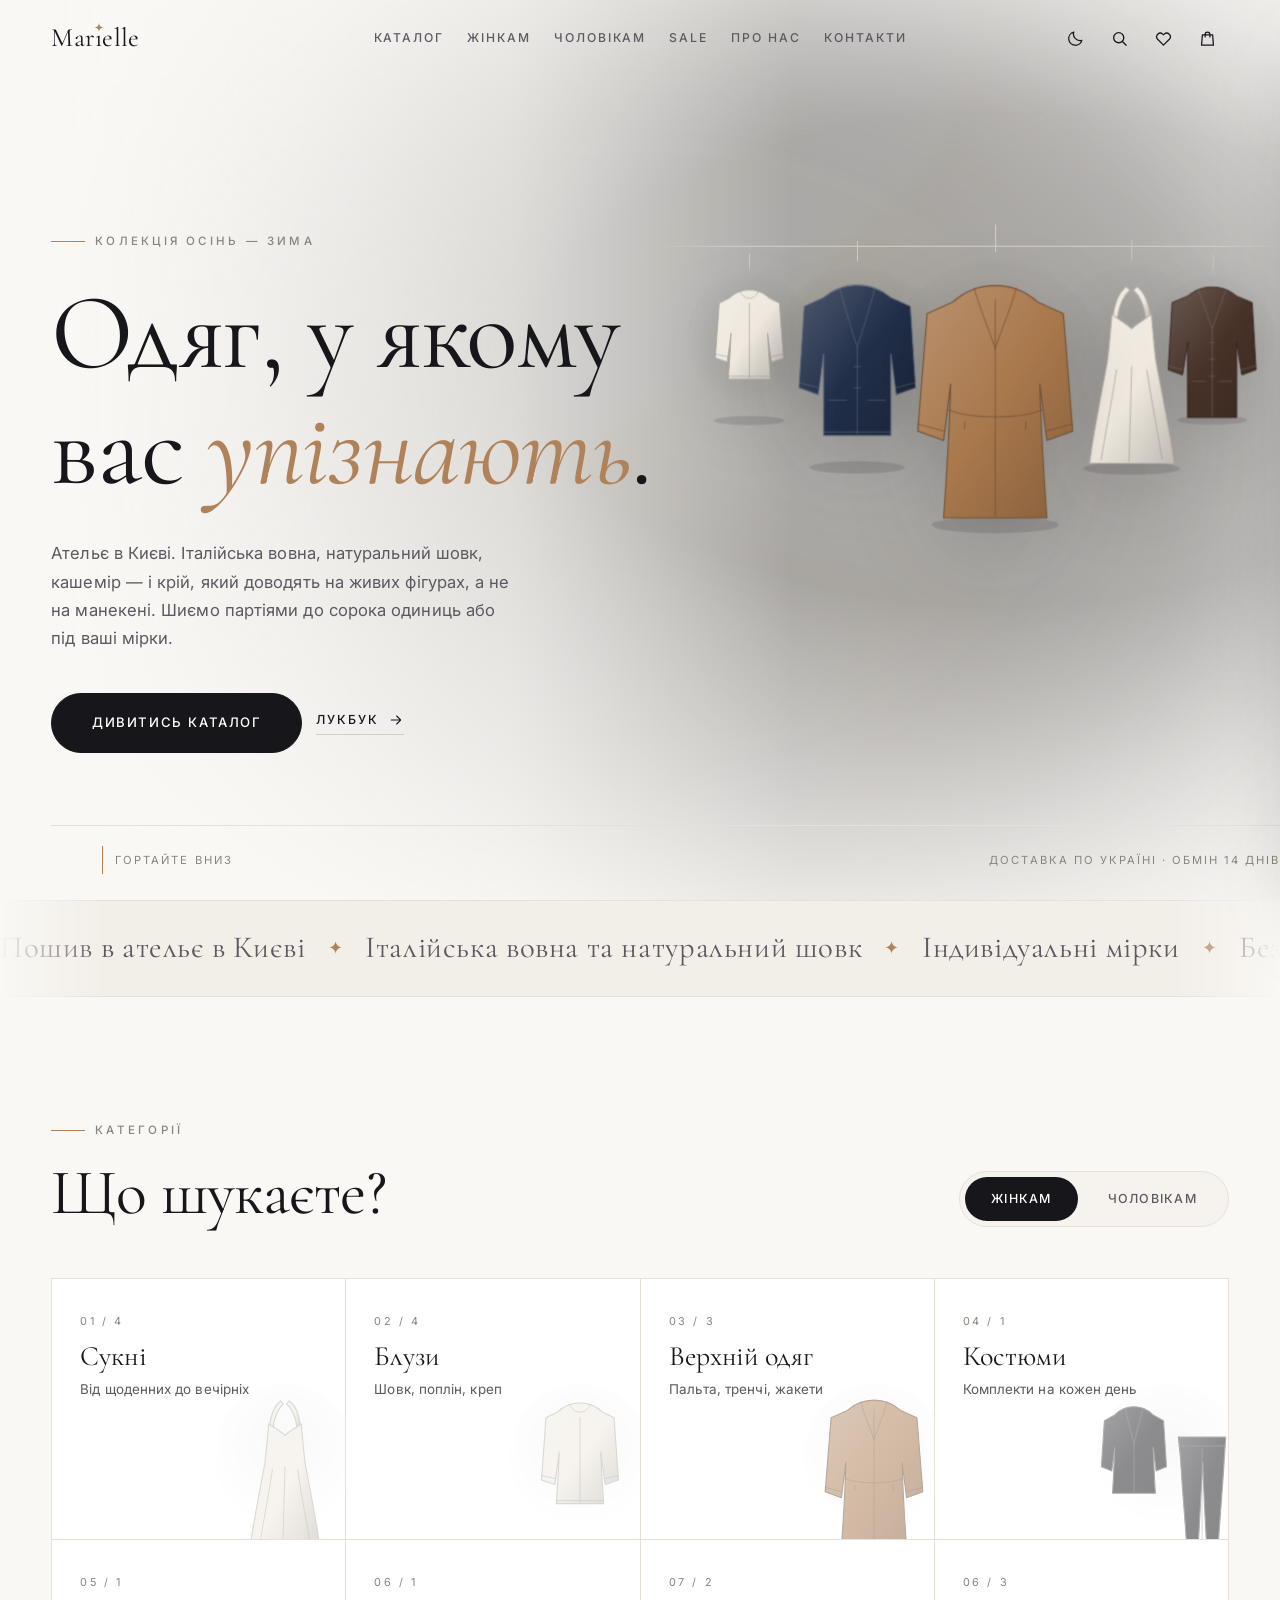
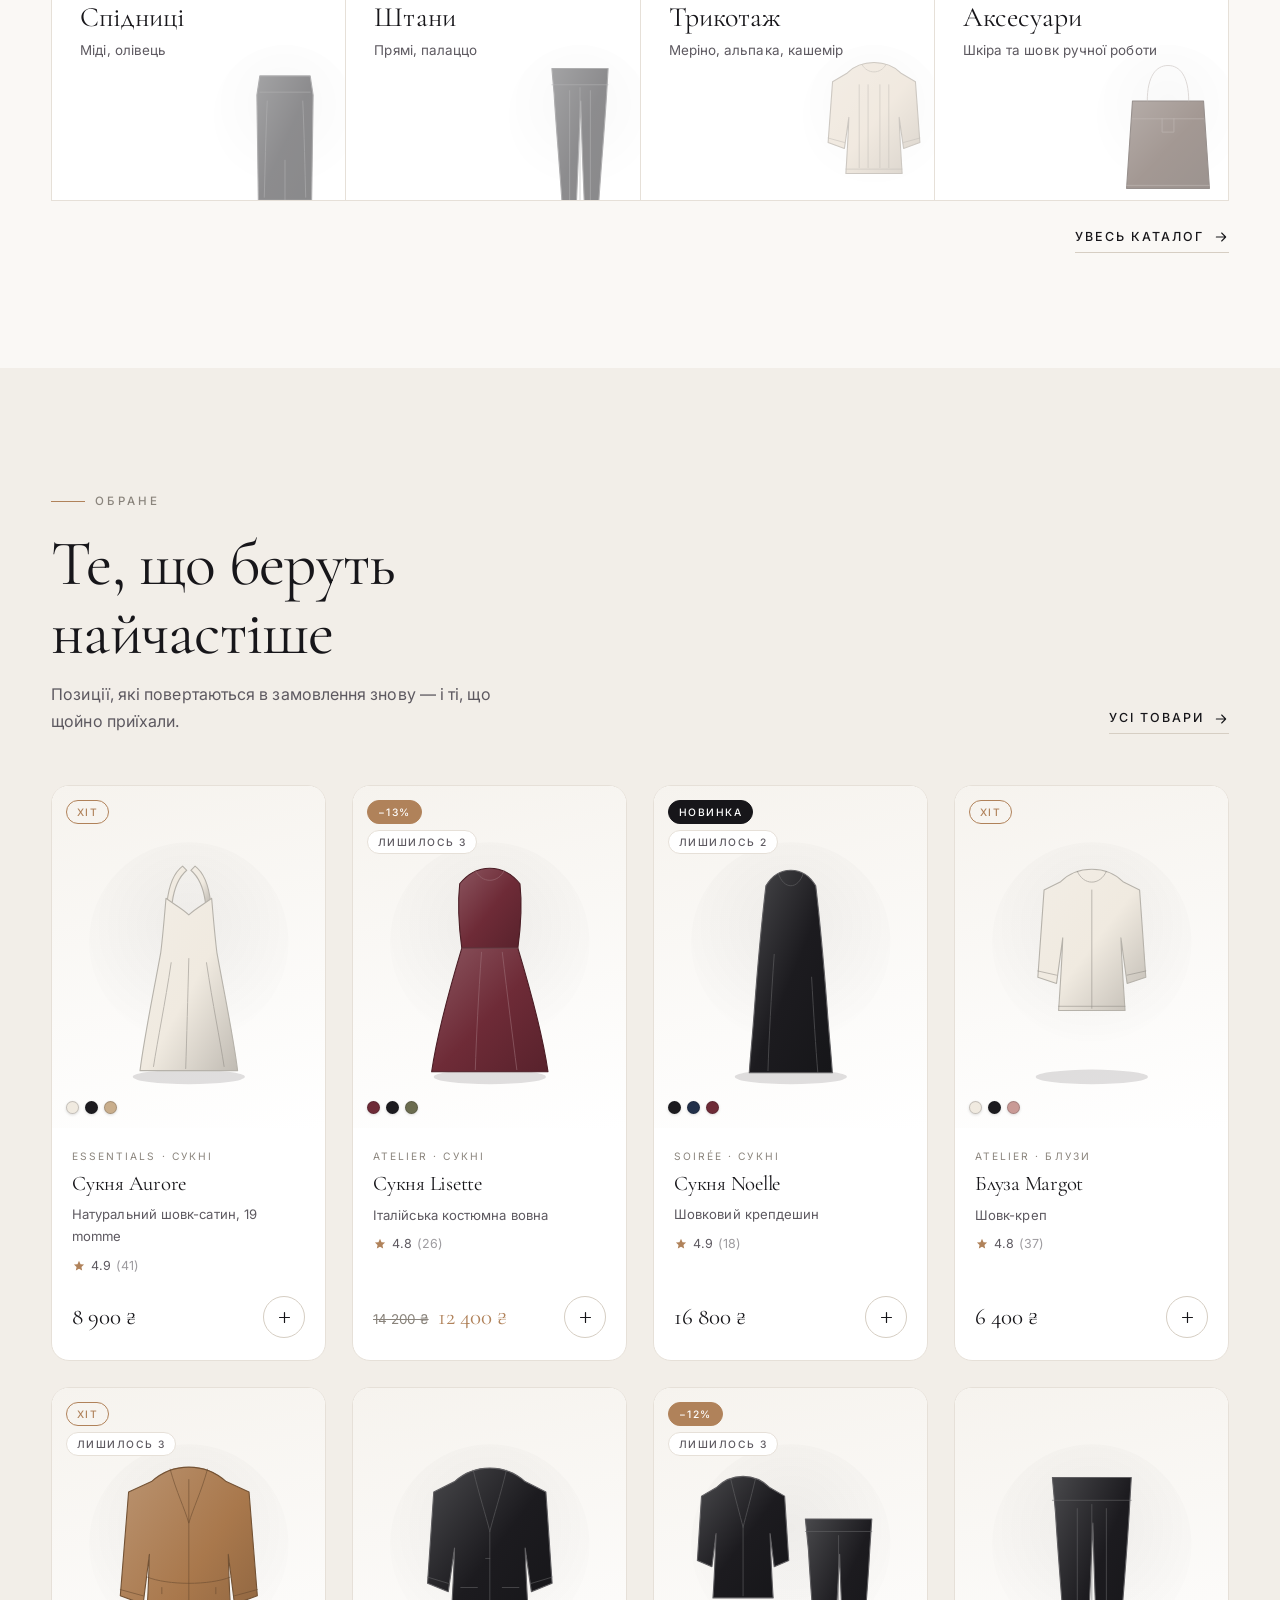
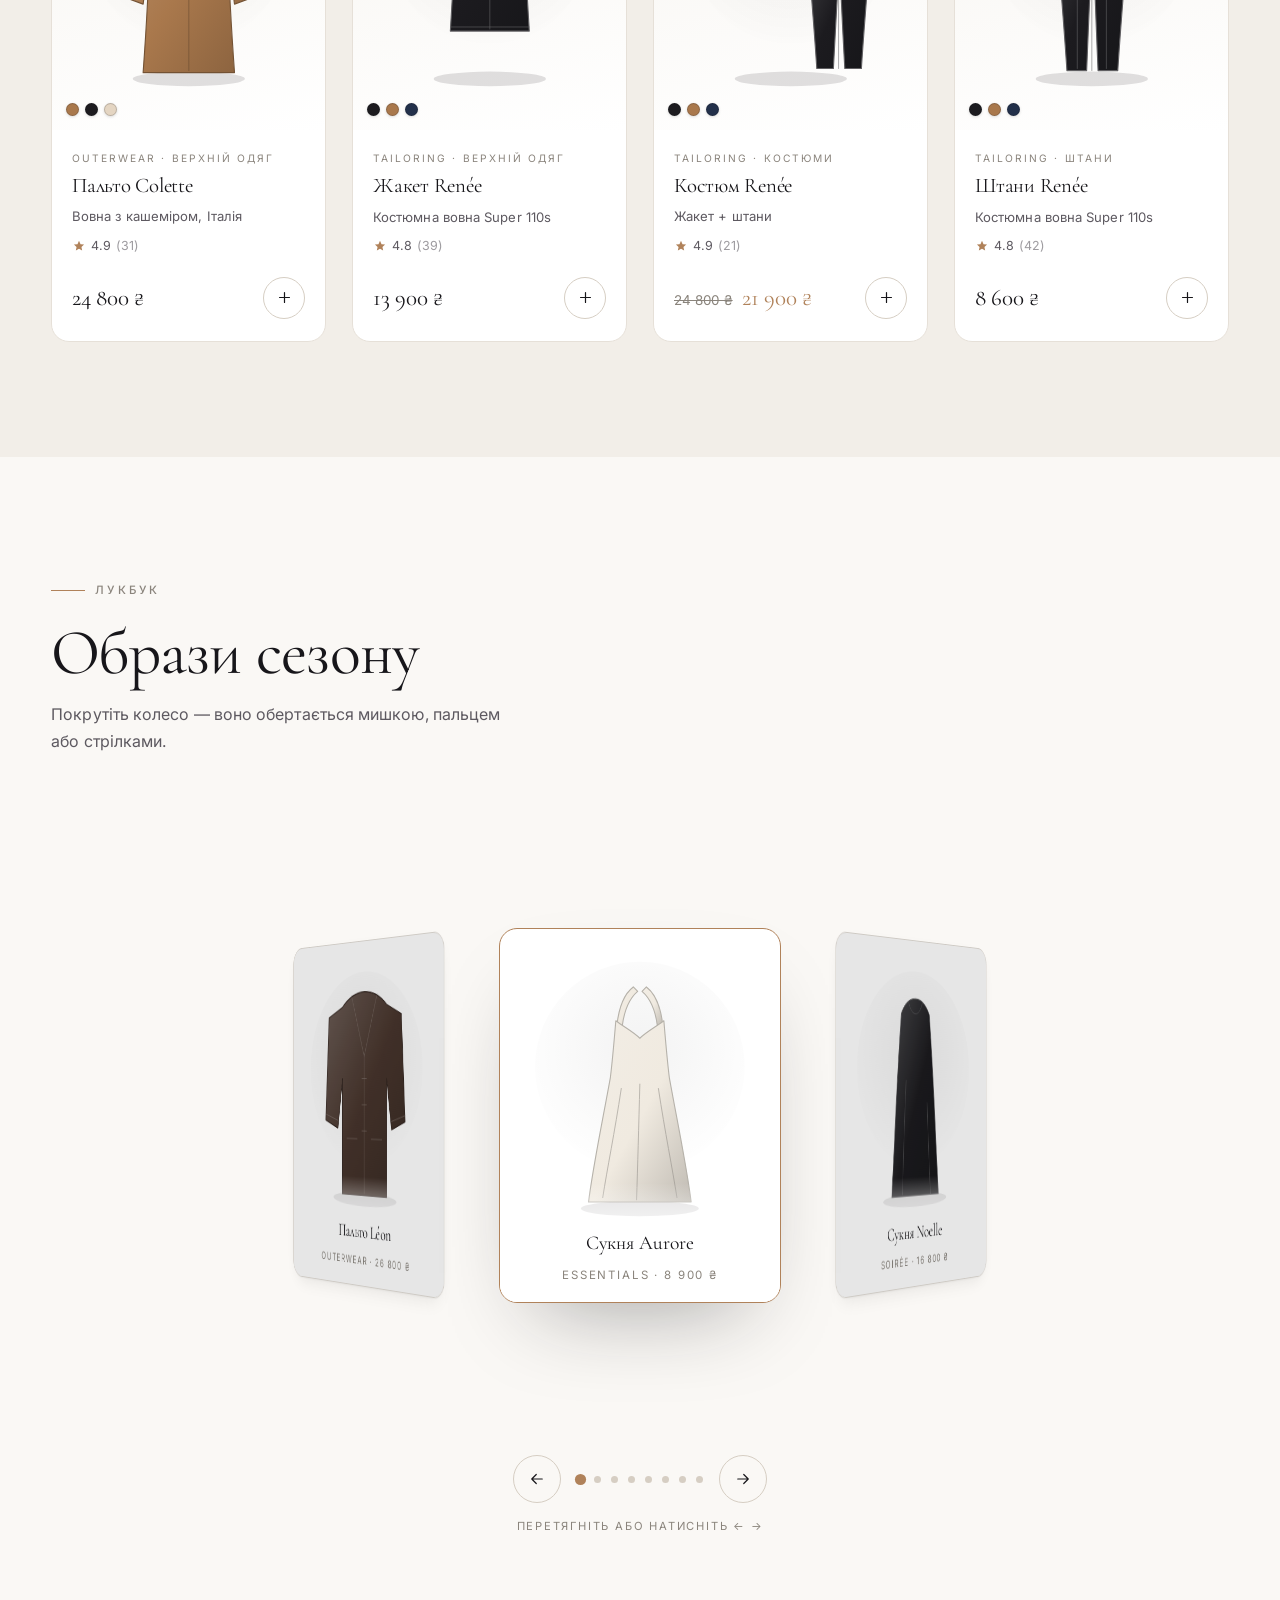
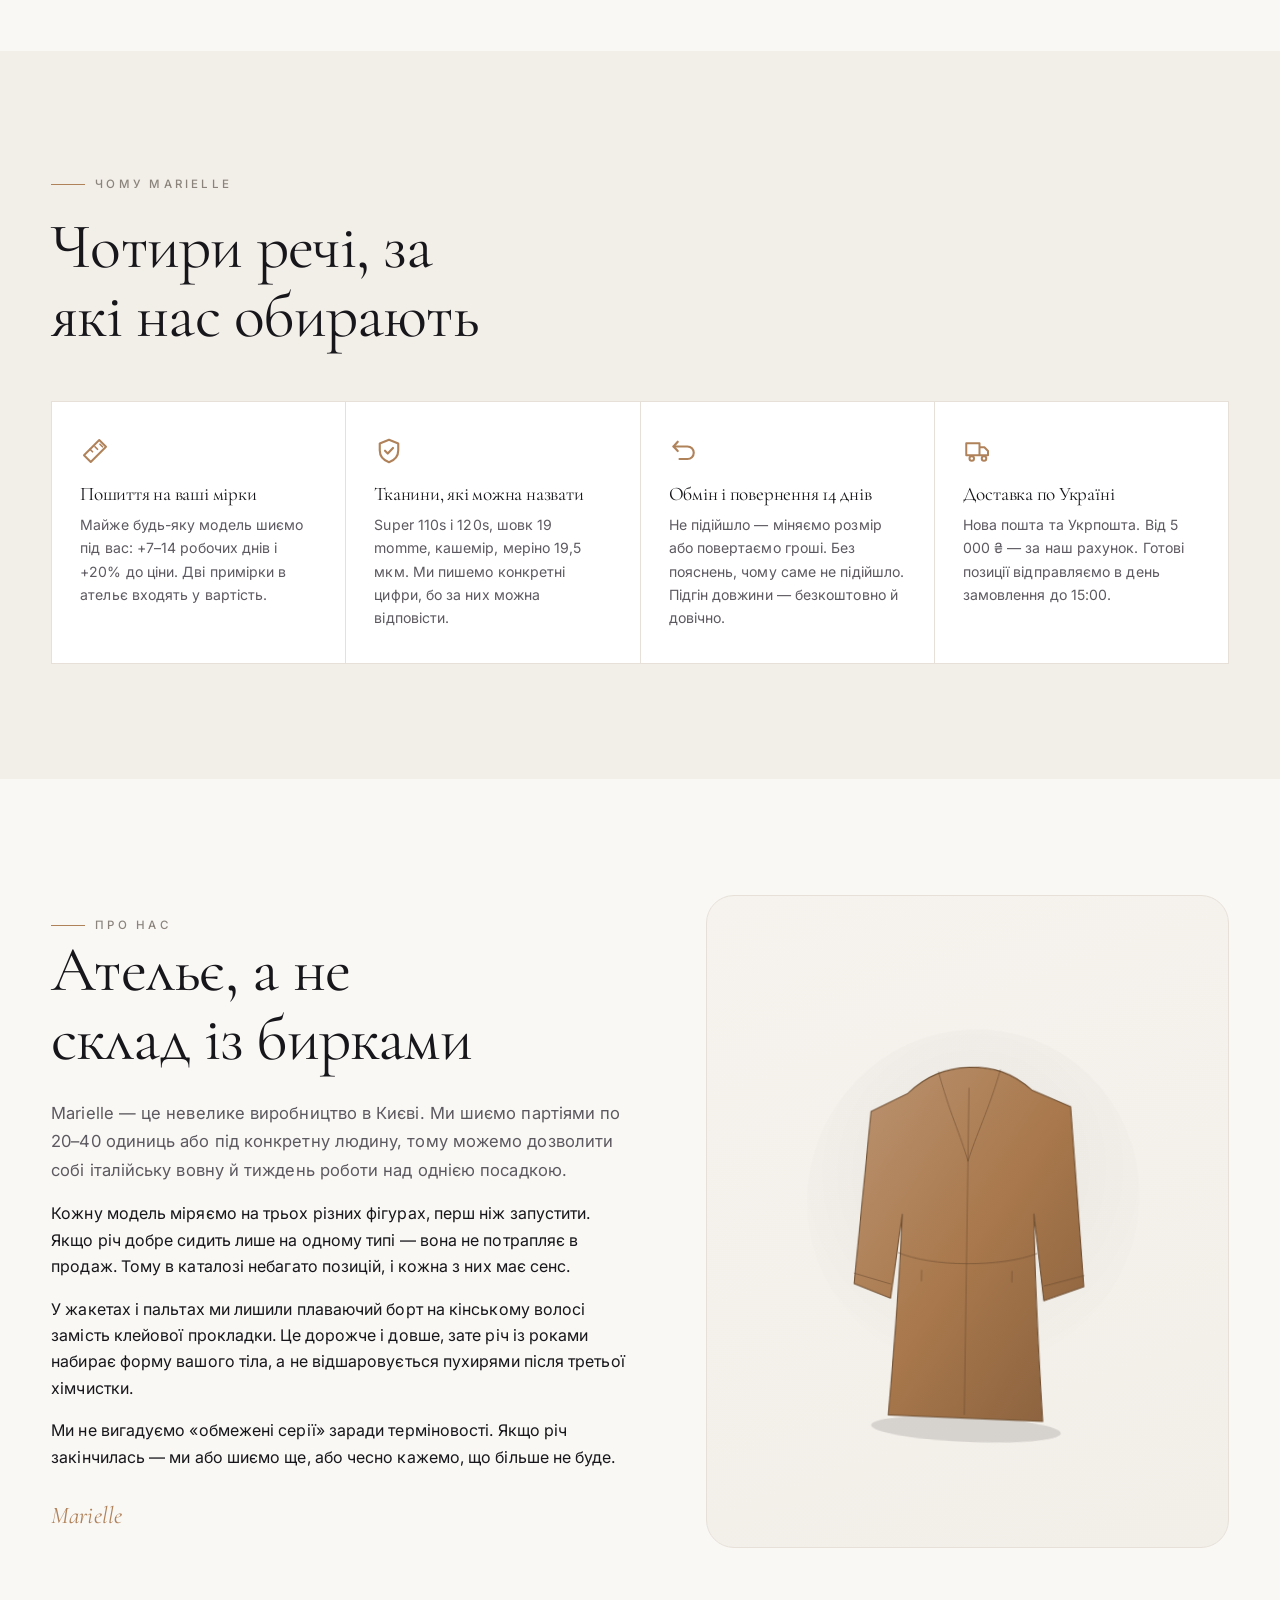
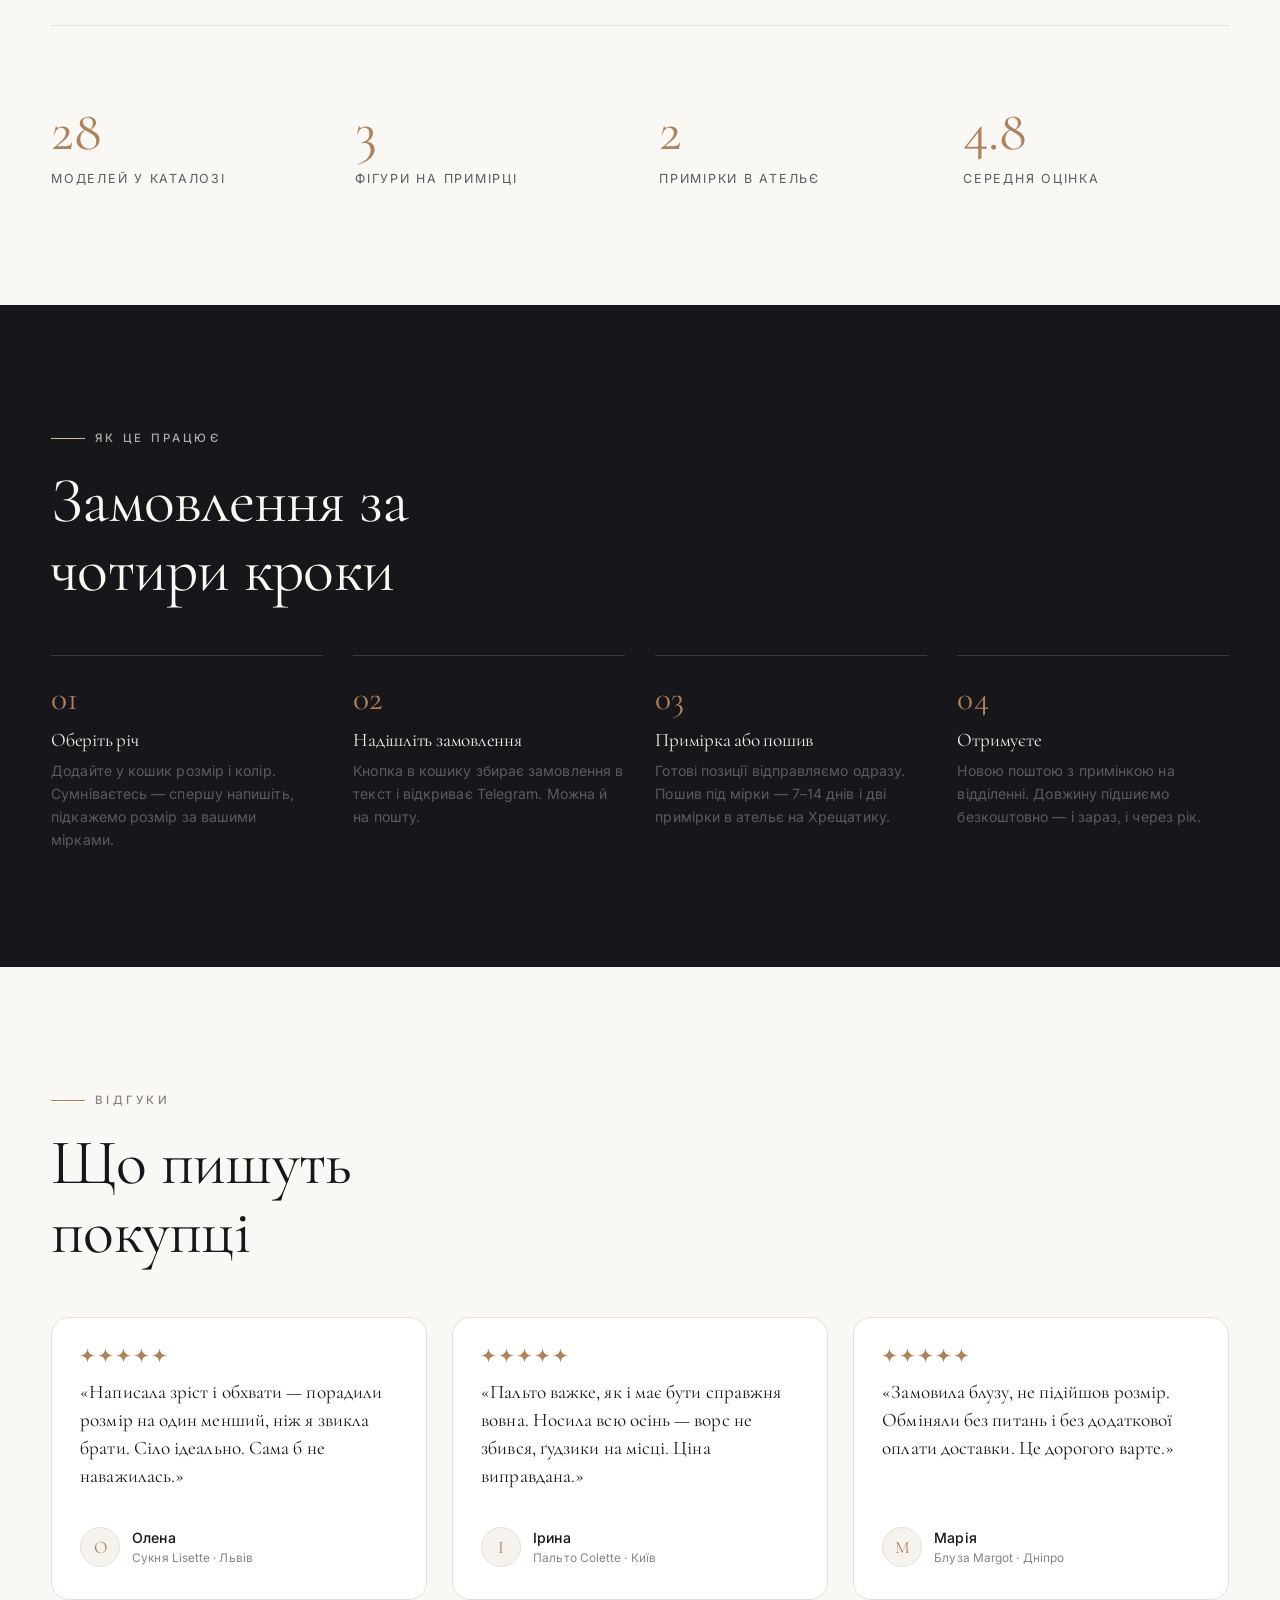
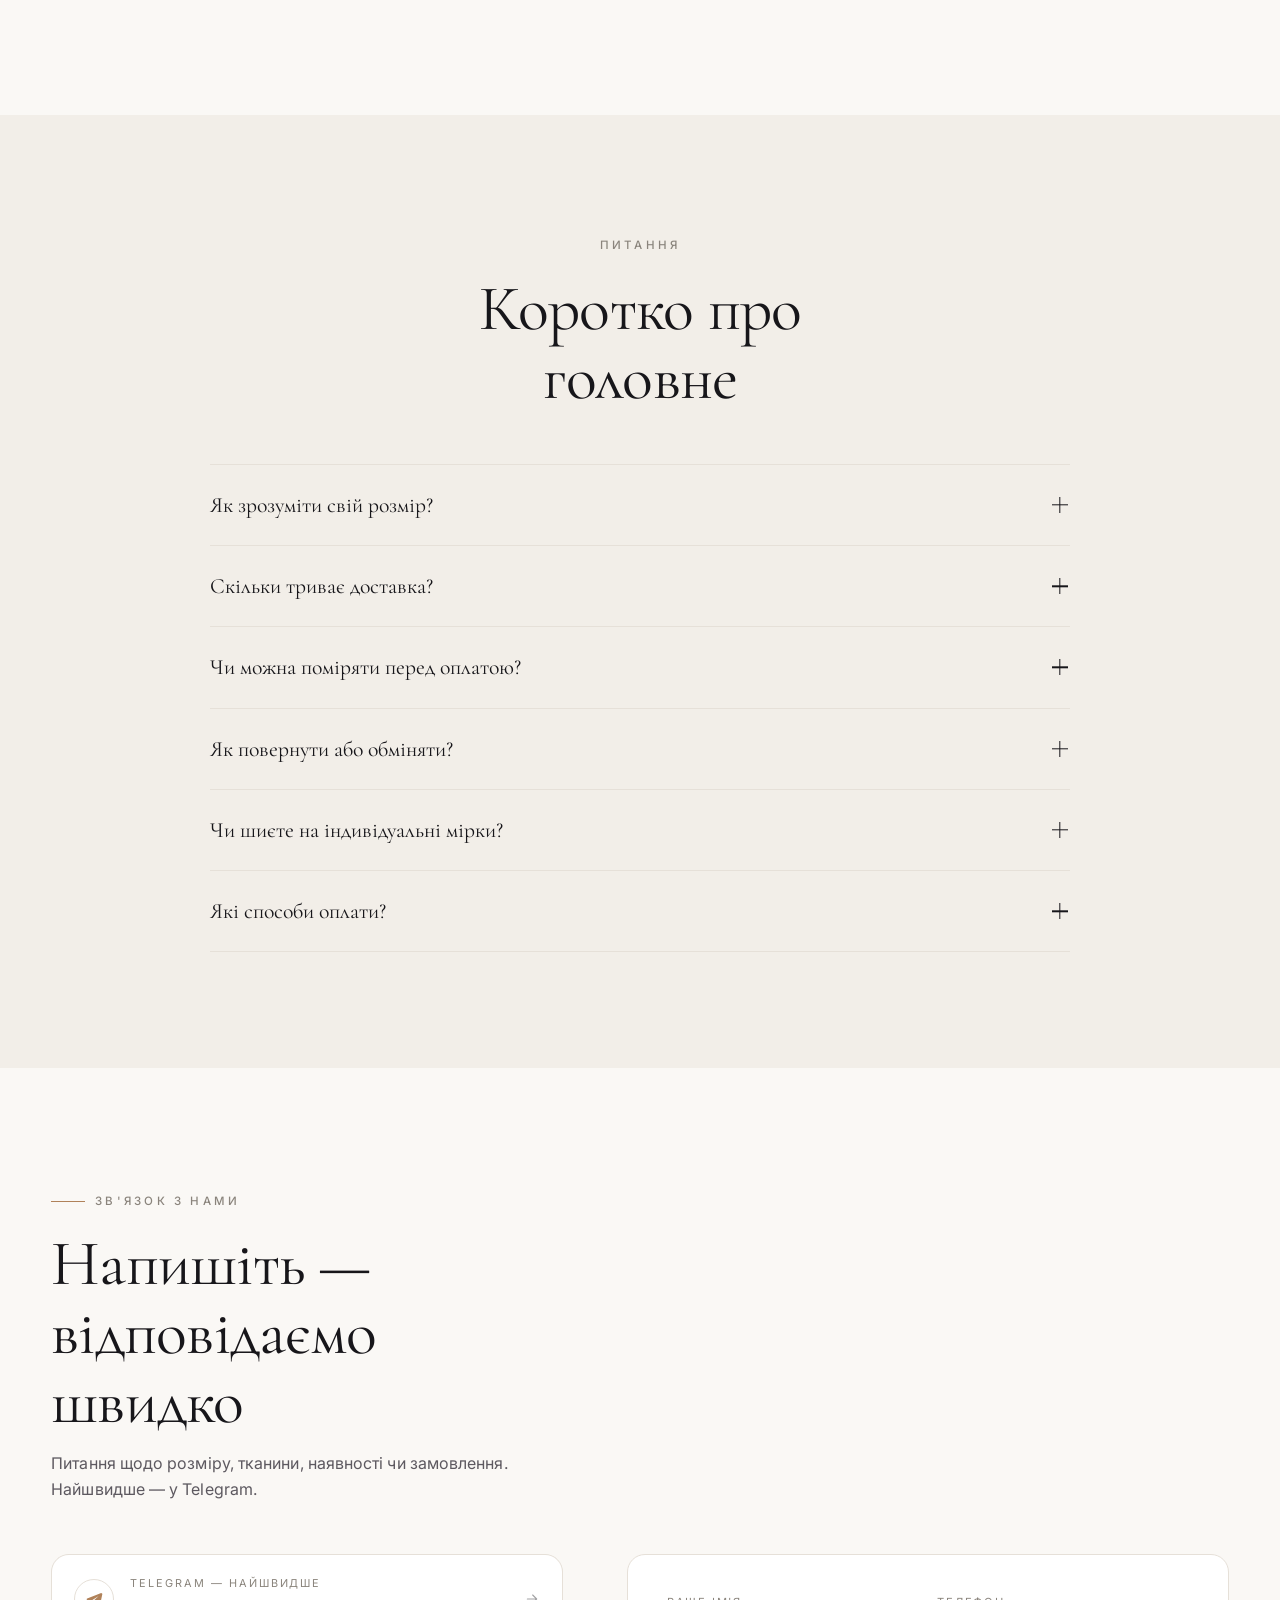
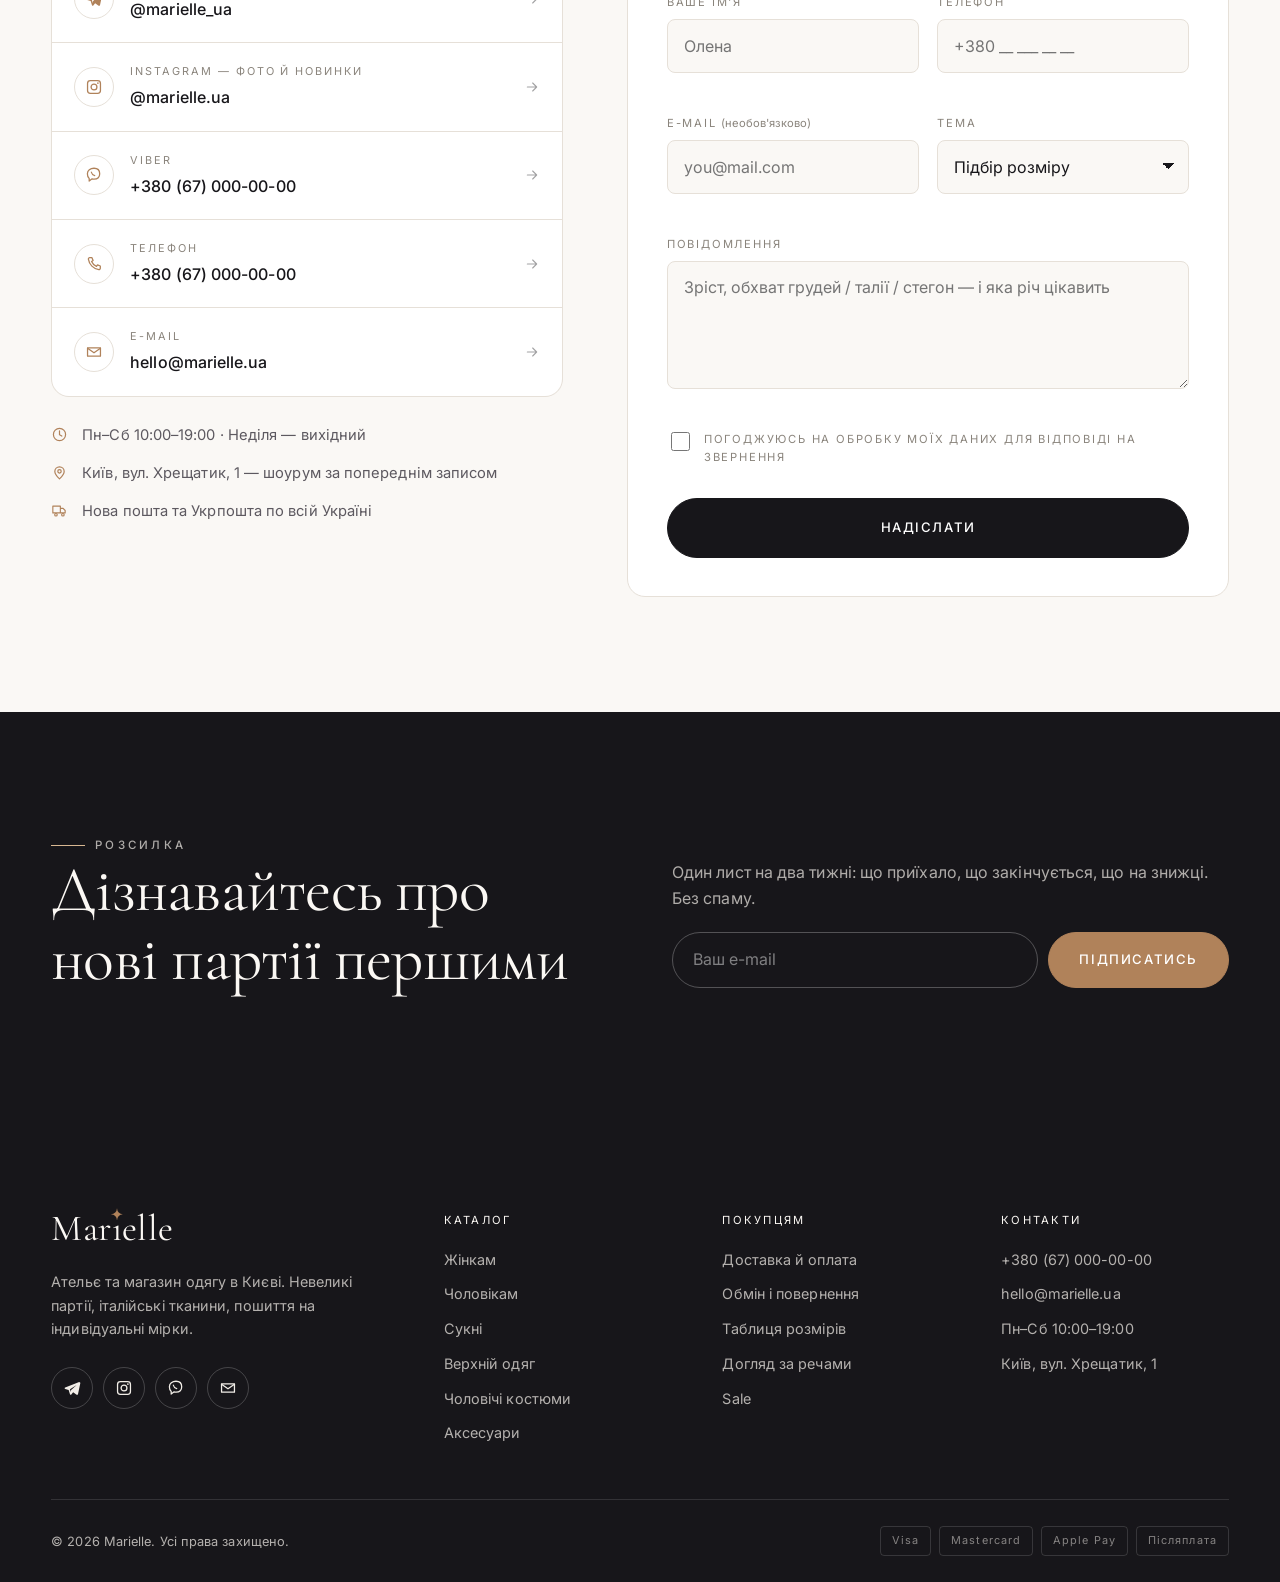
==== commit 7487bace: "Розділи «Жінкам / Чоловікам», преміум-позиціонування, спокійний герой - каталог поділено на жіночий " ====
--- a/index.html
+++ b/index.html
@@ -3,16 +3,16 @@
 <head>
 <meta charset="utf-8">
 <meta name="viewport" content="width=device-width, initial-scale=1, viewport-fit=cover">
-<title>Marielle — жіночий одяг | Одяг, у якому вас упізнають</title>
-<meta name="description" content="Marielle — магазин жіночого одягу: сукні, блузи, верхній одяг, костюми, трикотаж та аксесуари. Доставка по Україні, обмін і повернення 14 днів, консультація щодо розміру.">
+<title>Marielle — ательє одягу | Одяг, у якому вас упізнають</title>
+<meta name="description" content="Marielle — ательє та магазин одягу в Києві: сукні, блузи, сорочки, пальта, костюми, трикотаж та аксесуари для жінок і чоловіків. Італійська вовна, шовк, кашемір. Пошиття на індивідуальні мірки, доставка по Україні, обмін 14 днів.">
 <meta name="theme-color" content="#FAF8F5">
 <link rel="icon" href="favicon.svg" type="image/svg+xml">
 <link rel="apple-touch-icon" href="favicon.svg">
 <link rel="canonical" href="https://marielle.ua/">
 
 <meta property="og:type" content="website">
-<meta property="og:title" content="Marielle — жіночий одяг">
-<meta property="og:description" content="Одяг, у якому вас упізнають. Сукні, блузи, пальта, костюми та трикотаж.">
+<meta property="og:title" content="Marielle — ательє одягу">
+<meta property="og:description" content="Одяг, у якому вас упізнають. Жінкам і чоловікам: сукні, сорочки, пальта, костюми, трикотаж.">
 <meta property="og:image" content="assets/mark.svg">
 <meta property="og:locale" content="uk_UA">
 
@@ -63,8 +63,8 @@
 
     <nav class="nav" aria-label="Головне меню">
       <a class="nav__link" href="catalog.html">Каталог</a>
-      <a class="nav__link" href="catalog.html?cat=dress">Сукні</a>
-      <a class="nav__link" href="catalog.html?cat=outer">Верхній одяг</a>
+      <a class="nav__link" href="catalog.html?g=w">Жінкам</a>
+      <a class="nav__link" href="catalog.html?g=m">Чоловікам</a>
       <a class="nav__link" href="catalog.html?sale=1">Sale</a>
       <a class="nav__link" href="#about">Про нас</a>
       <a class="nav__link" href="#contacts">Контакти</a>
@@ -97,10 +97,9 @@
   </div>
   <div class="wrap mnav__body">
     <a class="mnav__link" href="catalog.html">Каталог <span>усі товари</span></a>
-    <a class="mnav__link" href="catalog.html?cat=dress">Сукні</a>
-    <a class="mnav__link" href="catalog.html?cat=blouse">Блузи</a>
-    <a class="mnav__link" href="catalog.html?cat=outer">Верхній одяг</a>
-    <a class="mnav__link" href="catalog.html?cat=knit">Трикотаж</a>
+    <a class="mnav__link" href="catalog.html?g=w">Жінкам <span>сукні, блузи, пальта</span></a>
+    <a class="mnav__link" href="catalog.html?g=m">Чоловікам <span>сорочки, костюми</span></a>
+    <a class="mnav__link" href="catalog.html?cat=acc">Аксесуари</a>
     <a class="mnav__link" href="catalog.html?sale=1">Sale <span>знижки</span></a>
     <a class="mnav__link" href="#about">Про нас</a>
     <a class="mnav__link" href="#contacts">Контакти</a>
@@ -124,7 +123,7 @@
     <div class="hero__veil" aria-hidden="true"></div>
 
     <div class="hero__stage" aria-hidden="true">
-      <div class="hero__float" data-hero-float></div>
+      <div class="hero__rail" data-hero-float></div>
     </div>
 
     <div class="wrap hero__inner">
@@ -132,8 +131,9 @@
         <span class="eyebrow">Колекція осінь — зима</span>
         <h1>Одяг, у якому вас <em>упізнають</em>.</h1>
         <p class="lead hero__lead">
-          Невеликі партії, чесні тканини та крій, який працює на живих фігурах,
-          а не на манекені. Допоможемо підібрати розмір — напишіть нам перед покупкою.
+          Ательє в Києві. Італійська вовна, натуральний шовк, кашемір — і крій,
+          який доводять на живих фігурах, а не на манекені. Шиємо партіями
+          до сорока одиниць або під ваші мірки.
         </p>
         <div class="hero__cta">
           <a class="btn btn--lg" href="catalog.html">Дивитись каталог</a>
@@ -151,8 +151,8 @@
   <!-- ============ БІЖУЧИЙ РЯДОК ============ -->
   <div class="marquee" aria-hidden="true">
     <div class="marquee__row">
-      <span class="marquee__i">Нові надходження <i>✦</i> Безкоштовна доставка від 2 500 ₴ <i>✦</i> Обмін і повернення 14 днів <i>✦</i> Пошиття в Україні <i>✦</i> Консультація щодо розміру <i>✦</i>&nbsp;</span>
-      <span class="marquee__i">Нові надходження <i>✦</i> Безкоштовна доставка від 2 500 ₴ <i>✦</i> Обмін і повернення 14 днів <i>✦</i> Пошиття в Україні <i>✦</i> Консультація щодо розміру <i>✦</i>&nbsp;</span>
+      <span class="marquee__i">Пошив в ательє в Києві <i>✦</i> Італійська вовна та натуральний шовк <i>✦</i> Індивідуальні мірки <i>✦</i> Безкоштовна доставка від 5 000 ₴ <i>✦</i> Обмін 14 днів <i>✦</i>&nbsp;</span>
+      <span class="marquee__i">Пошив в ательє в Києві <i>✦</i> Італійська вовна та натуральний шовк <i>✦</i> Індивідуальні мірки <i>✦</i> Безкоштовна доставка від 5 000 ₴ <i>✦</i> Обмін 14 днів <i>✦</i>&nbsp;</span>
     </div>
   </div>
 
@@ -164,9 +164,15 @@
           <span class="eyebrow">Категорії</span>
           <h2>Що шукаєте?</h2>
         </div>
+        <div class="seg seg--lg" data-gender-switch role="group" aria-label="Розділ каталогу">
+          <button type="button" class="seg__b is-on" data-g="w" aria-pressed="true">Жінкам</button>
+          <button type="button" class="seg__b" data-g="m" aria-pressed="false">Чоловікам</button>
+        </div>
+      </div>
+      <div class="cats" data-cats data-g="w"></div>
+      <div style="display:flex;justify-content:flex-end;margin-top:26px">
         <a class="link-u" href="catalog.html">Увесь каталог <svg><use href="#i-arr"/></svg></a>
       </div>
-      <div class="cats" data-cats></div>
     </div>
   </section>
 
@@ -226,23 +232,23 @@
       <div class="feats reveal">
         <div class="feat">
           <div class="feat__ic"><svg><use href="#i-ruler"/></svg></div>
-          <h4>Підбір розміру</h4>
-          <p>Напишіть зріст, обхват грудей і талії — скажемо, який розмір брати, і чесно попередимо, якщо річ вам не сяде.</p>
+          <h4>Пошиття на ваші мірки</h4>
+          <p>Майже будь-яку модель шиємо під вас: +7–14 робочих днів і +20% до ціни. Дві примірки в ательє входять у вартість.</p>
         </div>
         <div class="feat">
           <div class="feat__ic"><svg><use href="#i-shield"/></svg></div>
-          <h4>Тканини без сюрпризів</h4>
-          <p>Склад вказано повністю, включно з відсотками. Ніяких «преміум-матеріалів» без розшифровки.</p>
+          <h4>Тканини, які можна назвати</h4>
+          <p>Super 110s і 120s, шовк 19 momme, кашемір, меріно 19,5 мкм. Ми пишемо конкретні цифри, бо за них можна відповісти.</p>
         </div>
         <div class="feat">
           <div class="feat__ic"><svg><use href="#i-back"/></svg></div>
           <h4>Обмін і повернення 14 днів</h4>
-          <p>Не підійшло — міняємо розмір або повертаємо гроші. Без пояснень, чому саме не підійшло.</p>
+          <p>Не підійшло — міняємо розмір або повертаємо гроші. Без пояснень, чому саме не підійшло. Підгін довжини — безкоштовно й довічно.</p>
         </div>
         <div class="feat">
           <div class="feat__ic"><svg><use href="#i-truck"/></svg></div>
           <h4>Доставка по Україні</h4>
-          <p>Нова пошта та Укрпошта. Від 2 500 ₴ — за наш рахунок. Відправляємо в день замовлення до 15:00.</p>
+          <p>Нова пошта та Укрпошта. Від 5 000 ₴ — за наш рахунок. Готові позиції відправляємо в день замовлення до 15:00.</p>
         </div>
       </div>
     </div>
@@ -254,15 +260,21 @@
       <div class="about">
         <div class="reveal">
           <span class="eyebrow">Про нас</span>
-          <h2>Маленький бренд,<br>який рахує кожну річ</h2>
+          <h2>Ательє, а не<br>склад із бирками</h2>
           <p class="lead">
-            Marielle — це невелике виробництво: ми шиємо партіями по 20–40 одиниць,
-            тому можемо дозволити собі дорожчу тканину й довше сидіти над посадкою.
+            Marielle — це невелике виробництво в Києві. Ми шиємо партіями по 20–40 одиниць
+            або під конкретну людину, тому можемо дозволити собі італійську вовну
+            й тиждень роботи над однією посадкою.
           </p>
           <p>
-            Кожну модель ми міряємо на трьох різних фігурах, перш ніж запустити.
-            Якщо річ добре сидить лише на одному типі — вона не потрапляє в продаж.
-            Тому в каталозі небагато позицій, і кожна з них має сенс.
+            Кожну модель міряємо на трьох різних фігурах, перш ніж запустити. Якщо річ
+            добре сидить лише на одному типі — вона не потрапляє в продаж. Тому в каталозі
+            небагато позицій, і кожна з них має сенс.
+          </p>
+          <p>
+            У жакетах і пальтах ми лишили плаваючий борт на кінському волосі замість клейової
+            прокладки. Це дорожче і довше, зате річ із роками набирає форму вашого тіла,
+            а не відшаровується пухирями після третьої хімчистки.
           </p>
           <p>
             Ми не вигадуємо «обмежені серії» заради терміновості. Якщо річ закінчилась —
@@ -276,9 +288,9 @@
       <hr class="rule" style="margin:clamp(48px,6vw,88px) 0">
 
       <div class="stats reveal">
-        <div class="stat"><div class="stat__n">40+</div><div class="stat__l">моделей у роботі</div></div>
+        <div class="stat"><div class="stat__n">28</div><div class="stat__l">моделей у каталозі</div></div>
         <div class="stat"><div class="stat__n">3</div><div class="stat__l">фігури на примірці</div></div>
-        <div class="stat"><div class="stat__n">14</div><div class="stat__l">днів на обмін</div></div>
+        <div class="stat"><div class="stat__n">2</div><div class="stat__l">примірки в ательє</div></div>
         <div class="stat"><div class="stat__n">4.8</div><div class="stat__l">середня оцінка</div></div>
       </div>
     </div>
@@ -296,19 +308,19 @@
       <div class="steps reveal">
         <div class="step">
           <h4>Оберіть річ</h4>
-          <p>Додайте у кошик потрібний розмір і колір. Сумніваєтесь — спершу напишіть нам.</p>
+          <p>Додайте у кошик розмір і колір. Сумніваєтесь — спершу напишіть, підкажемо розмір за вашими мірками.</p>
         </div>
         <div class="step">
           <h4>Надішліть замовлення</h4>
           <p>Кнопка в кошику збирає замовлення в текст і відкриває Telegram. Можна й на пошту.</p>
         </div>
         <div class="step">
-          <h4>Підтверджуємо</h4>
-          <p>Пишемо протягом робочого дня: підтверджуємо наявність, розмір і спосіб доставки.</p>
+          <h4>Примірка або пошив</h4>
+          <p>Готові позиції відправляємо одразу. Пошив під мірки — 7–14 днів і дві примірки в ательє на Хрещатику.</p>
         </div>
         <div class="step">
           <h4>Отримуєте</h4>
-          <p>Відправляємо Новою поштою. Приміряйте на відділенні — за потреби одразу повертайте.</p>
+          <p>Новою поштою з примінкою на відділенні. Довжину підшиємо безкоштовно — і зараз, і через рік.</p>
         </div>
       </div>
     </div>
@@ -360,7 +372,7 @@
         </div>
         <div class="faq__item">
           <button class="faq__q" type="button" aria-expanded="false">Скільки триває доставка?<i></i></button>
-          <div class="faq__a"><div><p>Замовлення, оформлені до 15:00 у робочий день, відправляємо того ж дня. Нова пошта по Україні — зазвичай 1–2 дні. Укрпошта — 3–5 днів. Від 2 500 ₴ доставка за наш рахунок.</p></div></div>
+          <div class="faq__a"><div><p>Позиції, що є в наявності, відправляємо того ж дня, якщо замовлення оформлене до 15:00. Нова пошта по Україні — зазвичай 1–2 дні, Укрпошта — 3–5 днів. Від 5 000 ₴ доставка за наш рахунок. Речі, які шиються під замовлення, потребують 7–18 робочих днів — точний термін вказано на сторінці кожної моделі.</p></div></div>
         </div>
         <div class="faq__item">
           <button class="faq__q" type="button" aria-expanded="false">Чи можна поміряти перед оплатою?<i></i></button>
@@ -372,7 +384,7 @@
         </div>
         <div class="faq__item">
           <button class="faq__q" type="button" aria-expanded="false">Чи шиєте на індивідуальні мірки?<i></i></button>
-          <div class="faq__a"><div><p>Так, для більшості моделей. Це +5–10 робочих днів і +20% до ціни. Такі речі поверненню не підлягають, тому спершу обговорюємо мірки й тканину в переписці.</p></div></div>
+          <div class="faq__a"><div><p>Так, для більшості моделей. Це +7–14 робочих днів і +20% до ціни, дві примірки в ательє входять у вартість. Такі речі поверненню не підлягають — саме тому ми не беремося за них без примірок. Довжину рукавів і низу підшиваємо безкоштовно й довічно, навіть якщо ви схудли через два роки.</p></div></div>
         </div>
         <div class="faq__item">
           <button class="faq__q" type="button" aria-expanded="false">Які способи оплати?<i></i></button>
@@ -515,7 +527,7 @@
     <div class="foot__top">
       <div>
         <a class="logo foot__logo" href="index.html"><span>Mar<span class="logo__i">ı<span class="logo__spark"><svg viewBox="0 0 100 100"><use href="#spark"/></svg></span></span>elle</span></a>
-        <p class="foot__about">Магазин жіночого одягу. Невеликі партії, чесні тканини та крій, перевірений на живих фігурах.</p>
+        <p class="foot__about">Ательє та магазин одягу в Києві. Невеликі партії, італійські тканини, пошиття на індивідуальні мірки.</p>
         <div class="foot__soc">
           <a href="https://t.me/marielle_ua" target="_blank" rel="noopener" aria-label="Telegram"><svg><use href="#i-tg"/></svg></a>
           <a href="https://instagram.com/marielle.ua" target="_blank" rel="noopener" aria-label="Instagram"><svg><use href="#i-ig"/></svg></a>
@@ -526,11 +538,11 @@
       <div>
         <div class="foot__h">Каталог</div>
         <div class="foot__l">
+          <a href="catalog.html?g=w">Жінкам</a>
+          <a href="catalog.html?g=m">Чоловікам</a>
           <a href="catalog.html?cat=dress">Сукні</a>
-          <a href="catalog.html?cat=blouse">Блузи та сорочки</a>
           <a href="catalog.html?cat=outer">Верхній одяг</a>
-          <a href="catalog.html?cat=suit">Костюми</a>
-          <a href="catalog.html?cat=knit">Трикотаж</a>
+          <a href="catalog.html?cat=msuit">Чоловічі костюми</a>
           <a href="catalog.html?cat=acc">Аксесуари</a>
         </div>
       </div>
--- a/css/style.css
+++ b/css/style.css
@@ -376,41 +376,61 @@
   100% { transform: translateY(100%); }
 }
 
-/* «плаваючі» товари в геройському блоці (CSS-3D, без бібліотек) */
+/* ------------------------------------------------------------
+   Вішалка в геройському блоці.
+   Речі стоять на різній глибині (translateZ), тому при русі
+   курсора розходяться з різною швидкістю — це справжня 3D-сцена,
+   а не карусель. Нічого не обертається саме по собі.
+   ------------------------------------------------------------ */
 .hero__stage {
-  position: absolute; z-index: 1; right: -2%; top: 50%;
-  width: min(54vw, 720px); aspect-ratio: 1;
+  position: absolute; z-index: 1; right: -4%; top: 50%;
+  width: min(56vw, 760px); aspect-ratio: 5 / 4;
   transform: translateY(-50%);
-  perspective: 1400px; pointer-events: none;
-}
-.hero__float {
+  perspective: 1500px; perspective-origin: 50% 36%;
+  pointer-events: none;
+}
+.hero__rail {
   position: absolute; inset: 0;
   transform-style: preserve-3d;
-  animation: heroSpin 26s linear infinite;
-}
-@keyframes heroSpin { to { transform: rotateY(360deg); } }
-/* гніздо задає місце на колі… */
+  transition: transform .9s cubic-bezier(.22,.61,.36,1);
+}
+/* поперечина, на якій усе висить */
+.hero__rail::before {
+  content: ''; position: absolute; left: 3%; right: 3%; top: 14%;
+  height: 1px; transform: translateZ(-30px);
+  background: linear-gradient(90deg, transparent, var(--border-2) 14%, var(--border-2) 86%, transparent);
+}
+/* --x рахується від центру сцени, тому задається через left:
+   у transform відсотки міряються від самого елемента, а не від батька */
 .hero__slot {
-  position: absolute; left: 50%; top: 50%;
-  width: 30%; aspect-ratio: 200/260; margin: -19.5% 0 0 -15%;
+  position: absolute; top: 14%;
+  left: calc(50% + var(--x, 0%));
+  width: var(--w, 25%); aspect-ratio: 200/260;
+  transform: translate3d(-50%, 0, var(--z, 0));
   transform-style: preserve-3d;
-  transform: rotateY(var(--a, 0deg)) translateZ(var(--r, 220px));
-}
-/* …а сама річ обертається назад рівно на стільки ж, тому завжди
-   повернена до глядача і ніколи не стає ребром */
+}
+/* гачок від поперечини до плеча */
+.hero__slot::before {
+  content: ''; position: absolute; left: 50%; top: -4%; width: 1px; height: 9%;
+  background: var(--border-2);
+}
 .hero__item {
   width: 100%; height: 100%;
-  animation: billboard 26s linear infinite;
-  filter: drop-shadow(0 30px 44px rgba(23,22,26,.2));
-}
-@keyframes billboard {
-  from { transform: rotateY(calc(var(--a, 0deg) * -1)); }
-  to   { transform: rotateY(calc(var(--a, 0deg) * -1 - 360deg)); }
+  animation: sway 9s ease-in-out infinite;
+  animation-delay: var(--d, 0s);
+  transform-origin: 50% 4%;
+  filter: drop-shadow(0 26px 40px rgba(23,22,26,.18));
+}
+/* ледь помітне погойдування, як одяг на плічках */
+@keyframes sway {
+  0%, 100% { transform: rotate(-.7deg); }
+  50%      { transform: rotate(.7deg); }
 }
 .hero__item .art { width: 100%; height: 100%; }
-[data-theme="dark"] .hero__item { filter: drop-shadow(0 30px 44px rgba(0,0,0,.7)); }
+[data-theme="dark"] .hero__item { filter: drop-shadow(0 26px 40px rgba(0,0,0,.65)); }
 @media (prefers-reduced-motion: reduce) {
-  .hero__float, .hero__item { animation: none; }
+  .hero__item { animation: none; }
+  .hero__rail { transition: none; }
 }
 
 /* ============================================================
@@ -901,6 +921,23 @@
 .shop { display: grid; grid-template-columns: 264px 1fr; gap: clamp(26px, 3vw, 48px); align-items: start; padding-bottom: var(--sec); }
 
 .filters { position: sticky; top: calc(var(--hdr) + 20px); display: grid; gap: 26px; }
+/* сегментований перемикач «Усі / Жінкам / Чоловікам» */
+.seg {
+  display: inline-flex; gap: 4px; padding: 4px;
+  background: var(--surface-2); border: 1px solid var(--border); border-radius: 999px;
+}
+.seg__b {
+  flex: 1; min-height: 34px; padding: 0 14px; border-radius: 999px; white-space: nowrap;
+  font-size: .72rem; font-weight: 500; letter-spacing: .1em; text-transform: uppercase;
+  color: var(--text-2);
+  transition: background var(--t-fast), color var(--t-fast);
+}
+.seg__b:hover { color: var(--text); }
+.seg__b.is-on { background: var(--ink); color: #fff; }
+[data-theme="dark"] .seg__b.is-on { background: var(--accent); color: #14131A; }
+.seg--lg { padding: 5px; }
+.seg--lg .seg__b { min-height: 44px; padding: 0 26px; font-size: .78rem; }
+
 .fgroup { border-top: 1px solid var(--border); padding-top: 20px; }
 .fgroup__h { font-size: .7rem; letter-spacing: .2em; text-transform: uppercase; color: var(--text-3); margin-bottom: 14px; }
 .fopt { display: flex; align-items: center; gap: 10px; padding: 7px 0; font-size: .92rem; cursor: pointer; transition: color var(--t-fast); }
@@ -1020,6 +1057,16 @@
 .specs__r { display: grid; grid-template-columns: 40% 1fr; gap: 16px; padding: 13px 0; border-bottom: 1px solid var(--border); font-size: .9rem; }
 .specs__r dt { color: var(--text-3); }
 .specs__r dd { margin: 0; }
+
+/* рядок про спосіб і термін виготовлення */
+.made {
+  display: flex; gap: 13px; align-items: flex-start;
+  padding: 16px 18px; border: 1px solid var(--accent); border-radius: var(--r-m);
+  background: color-mix(in srgb, var(--accent) 7%, transparent);
+  font-size: .88rem; color: var(--text-2);
+}
+.made__ic { flex: none; width: 17px; height: 17px; margin-top: 3px; color: var(--accent); }
+.made__ic svg { width: 100%; height: 100%; }
 
 .trust { display: grid; grid-template-columns: repeat(3, 1fr); gap: 14px; }
 .trust__i { display: flex; gap: 11px; align-items: flex-start; font-size: .8rem; color: var(--text-2); }
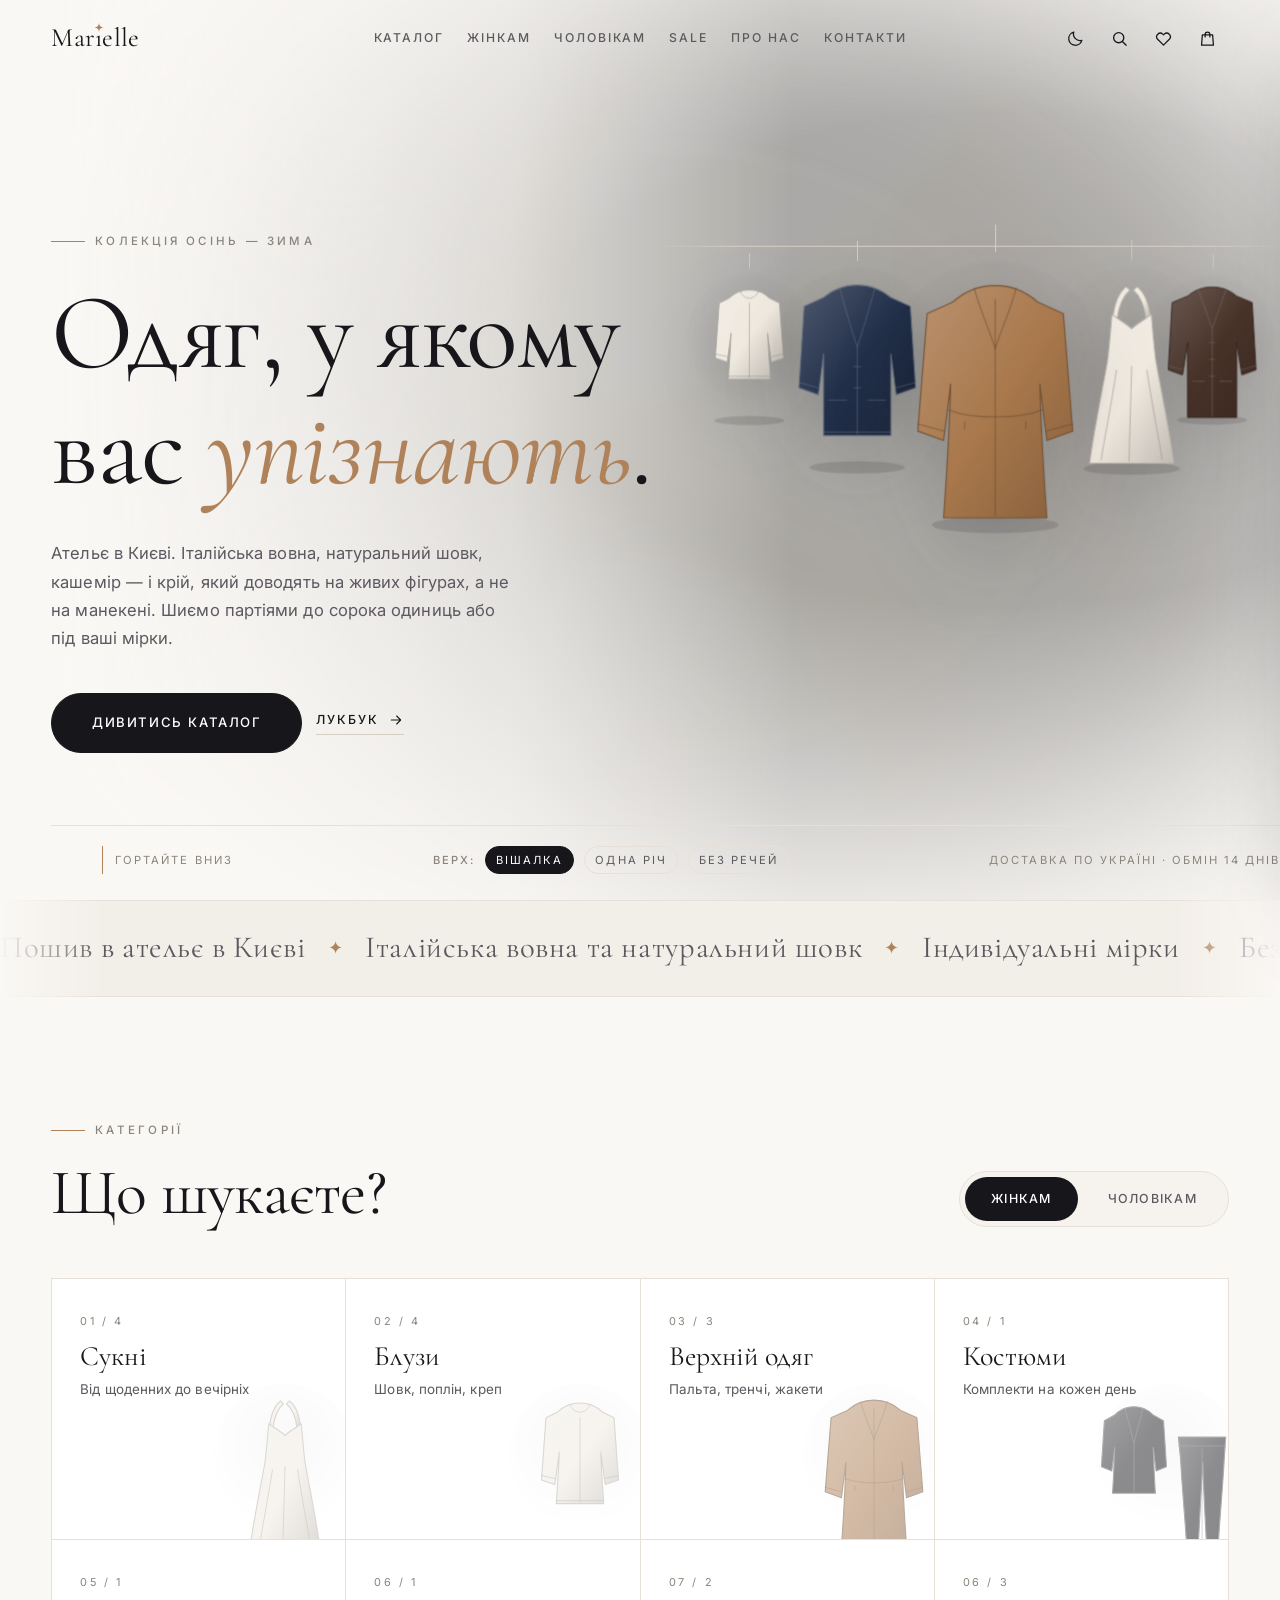
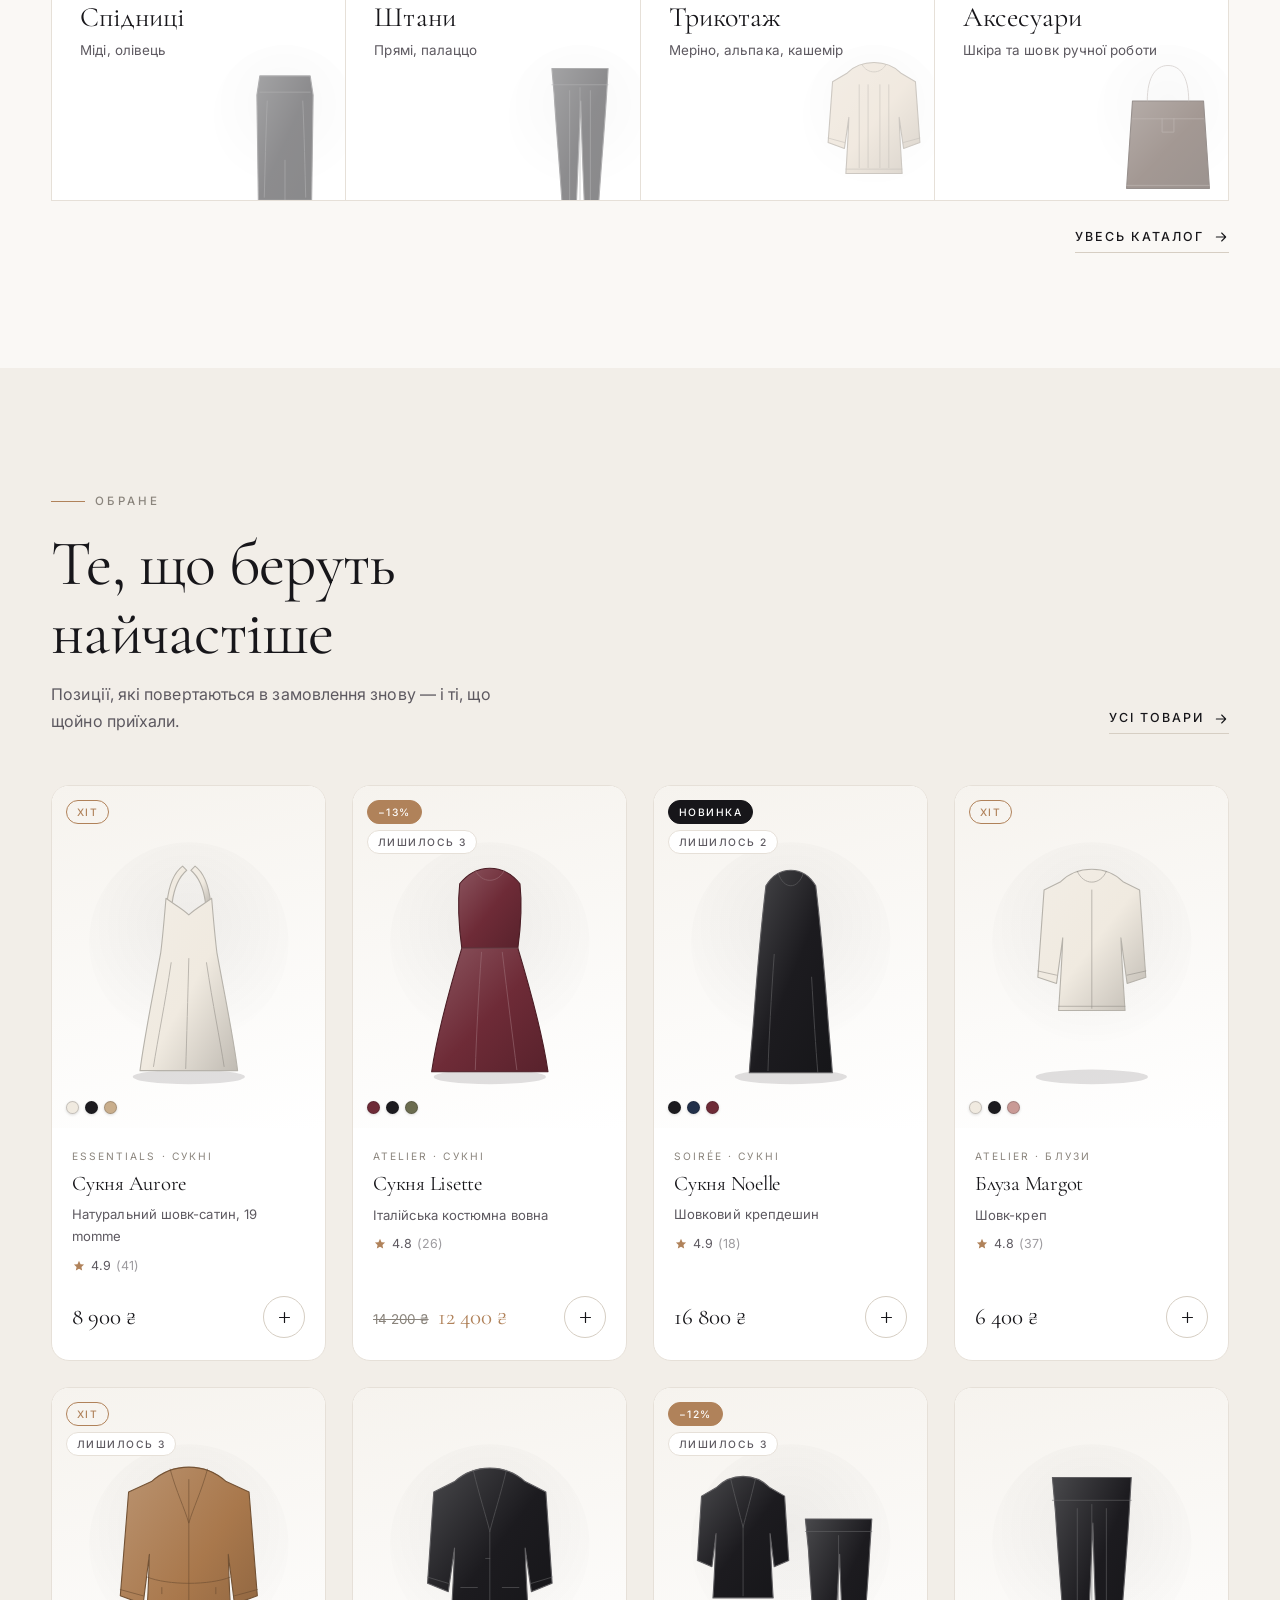
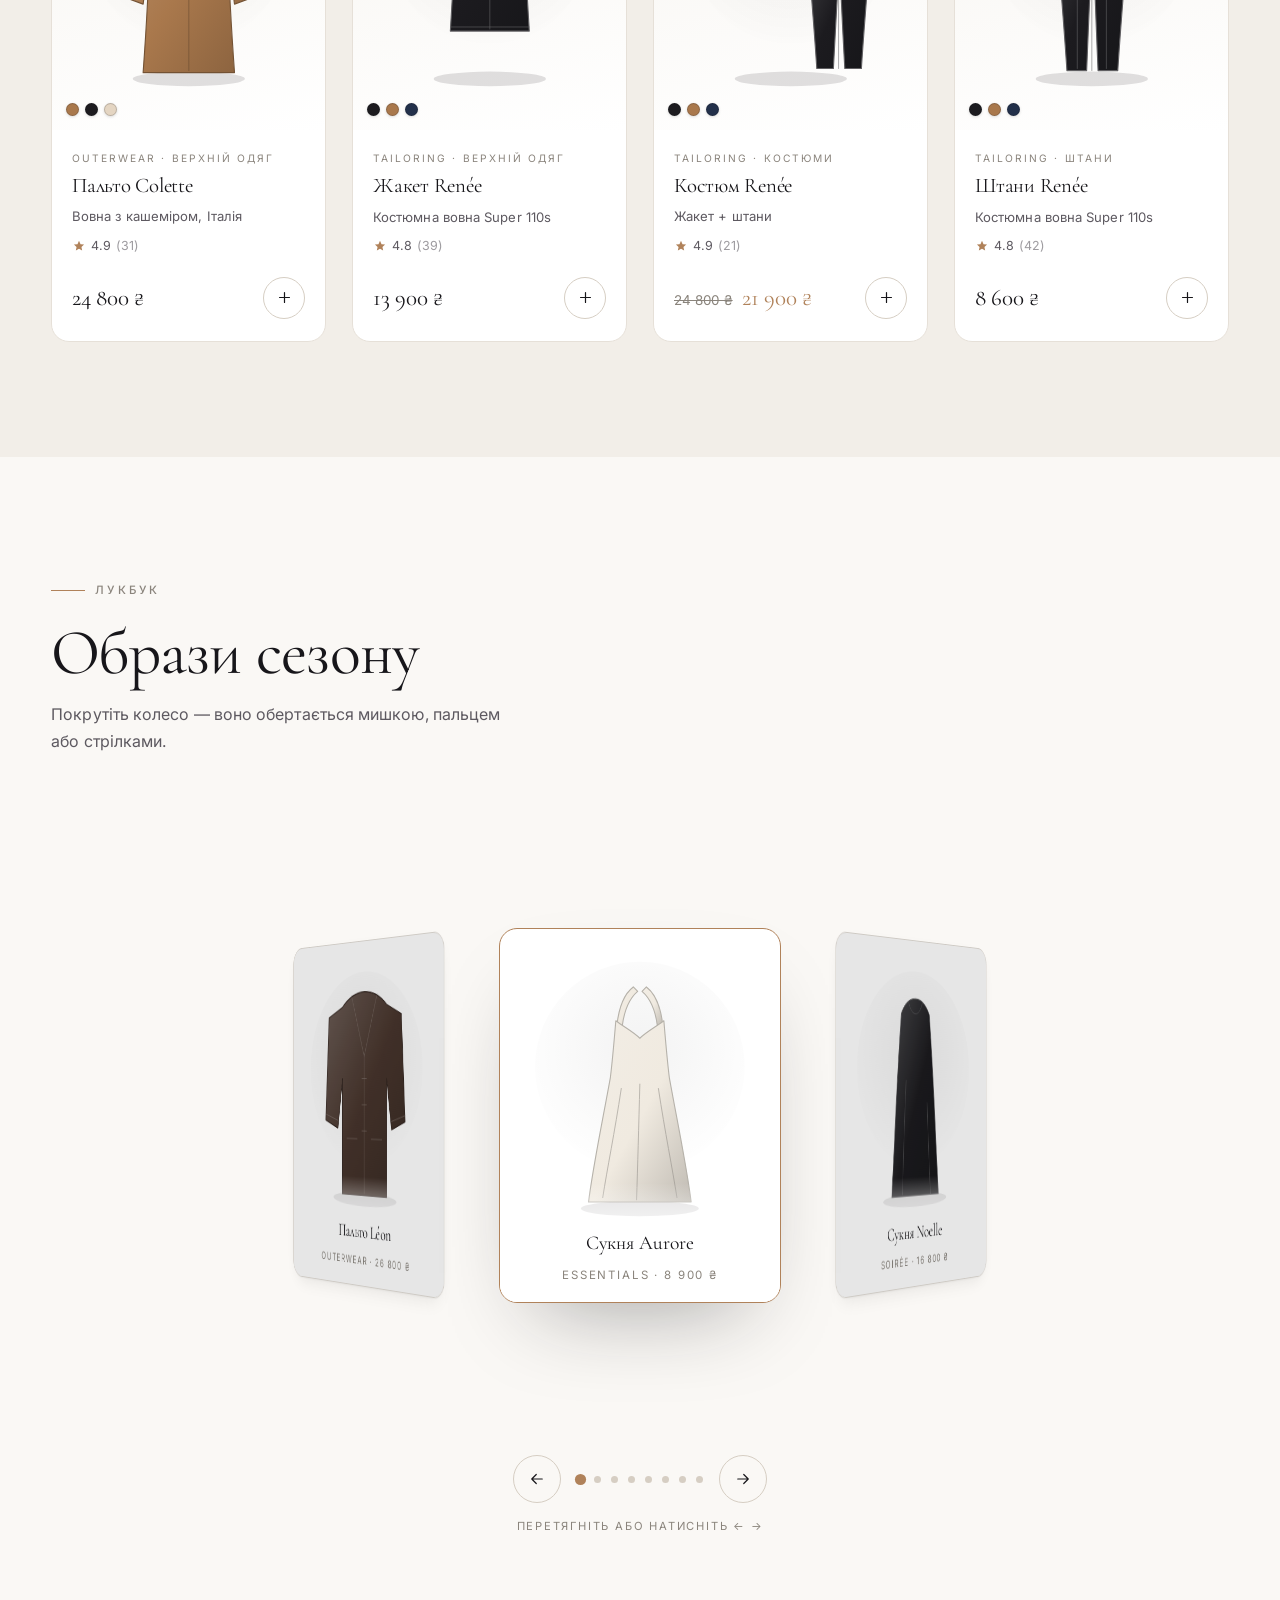
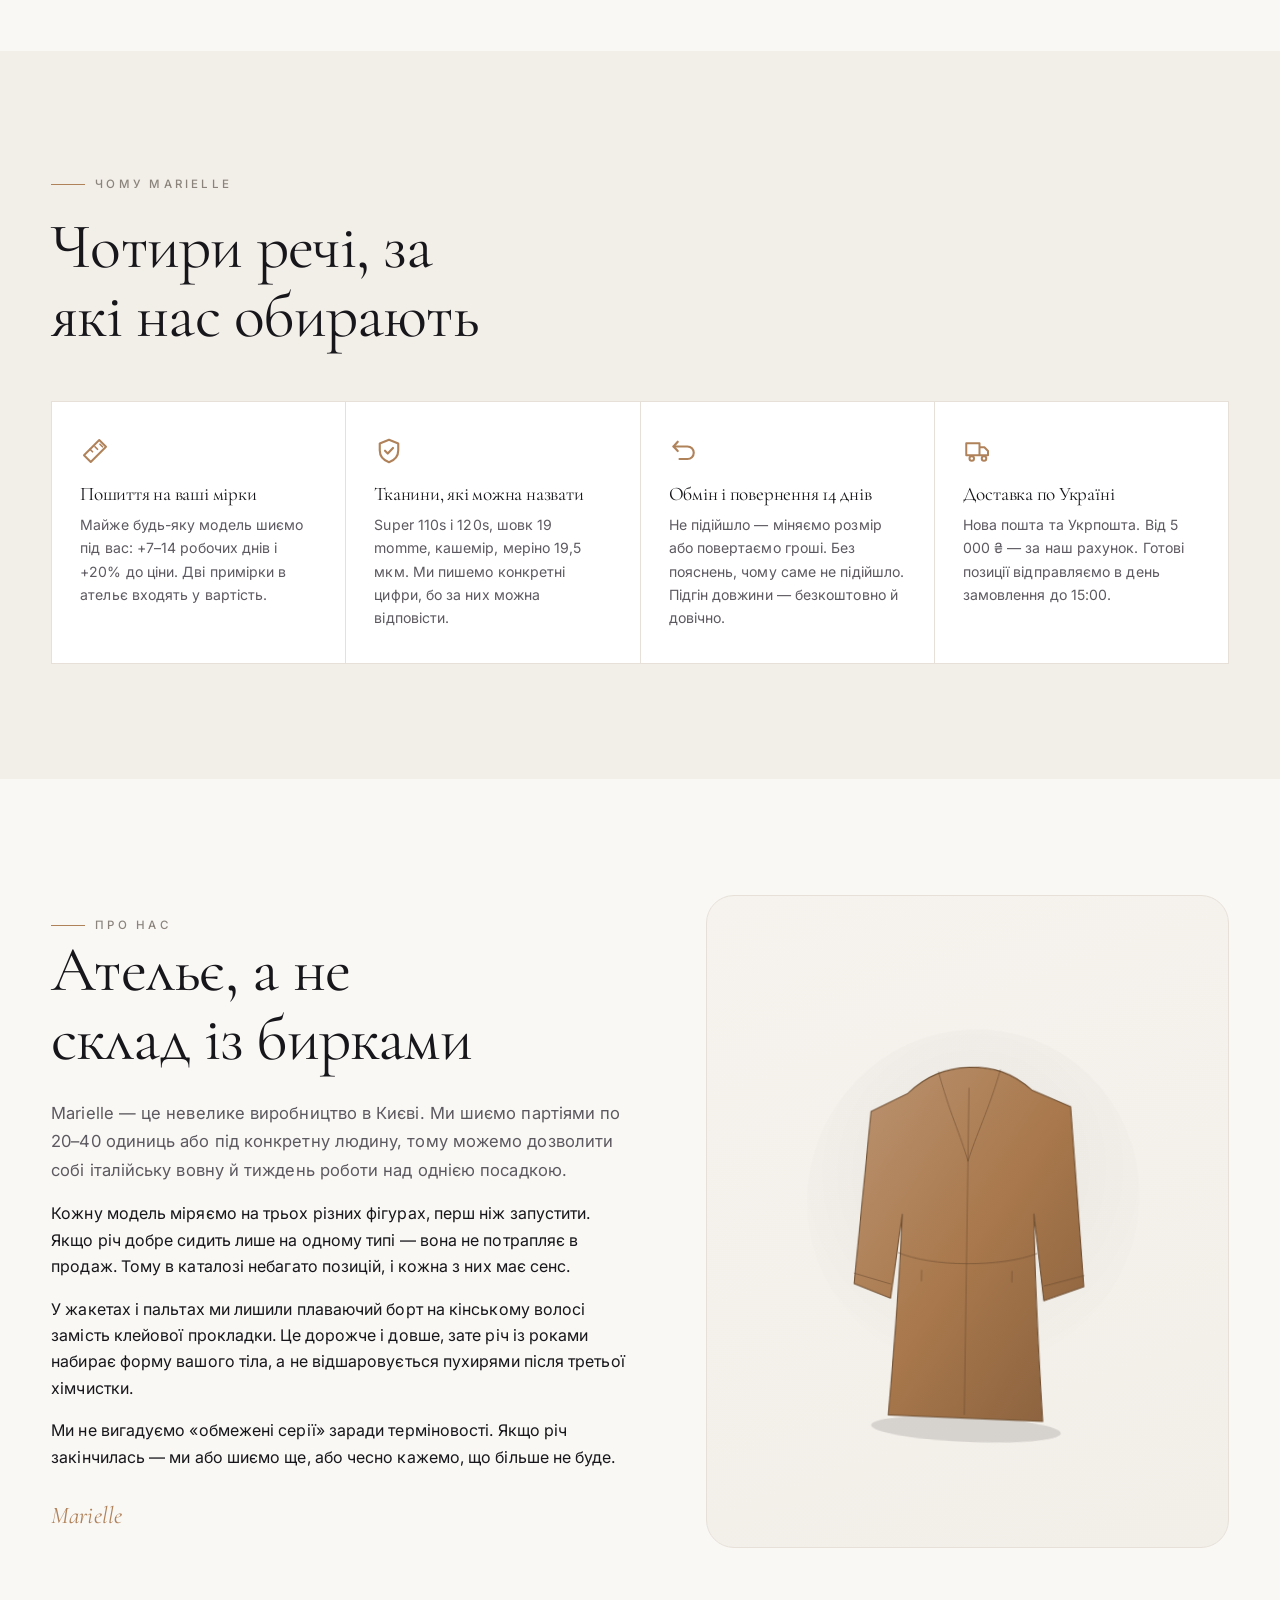
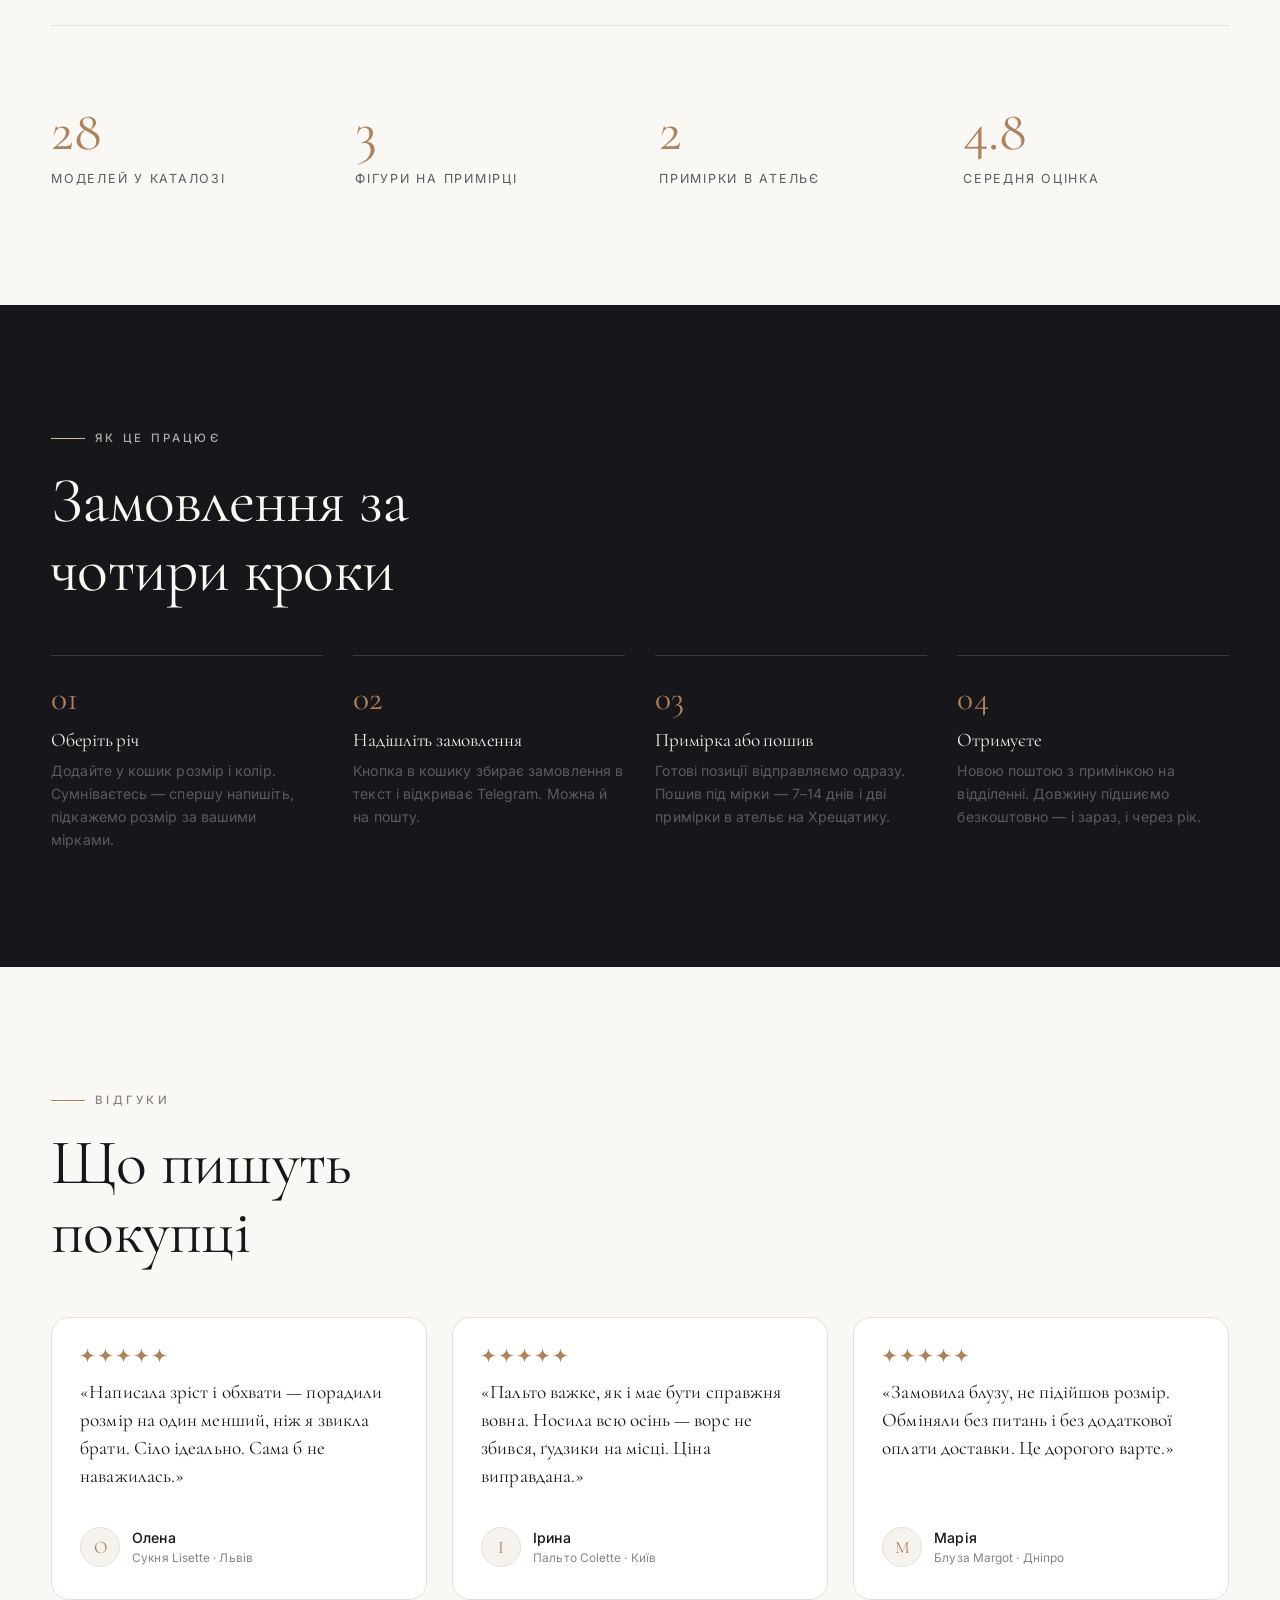
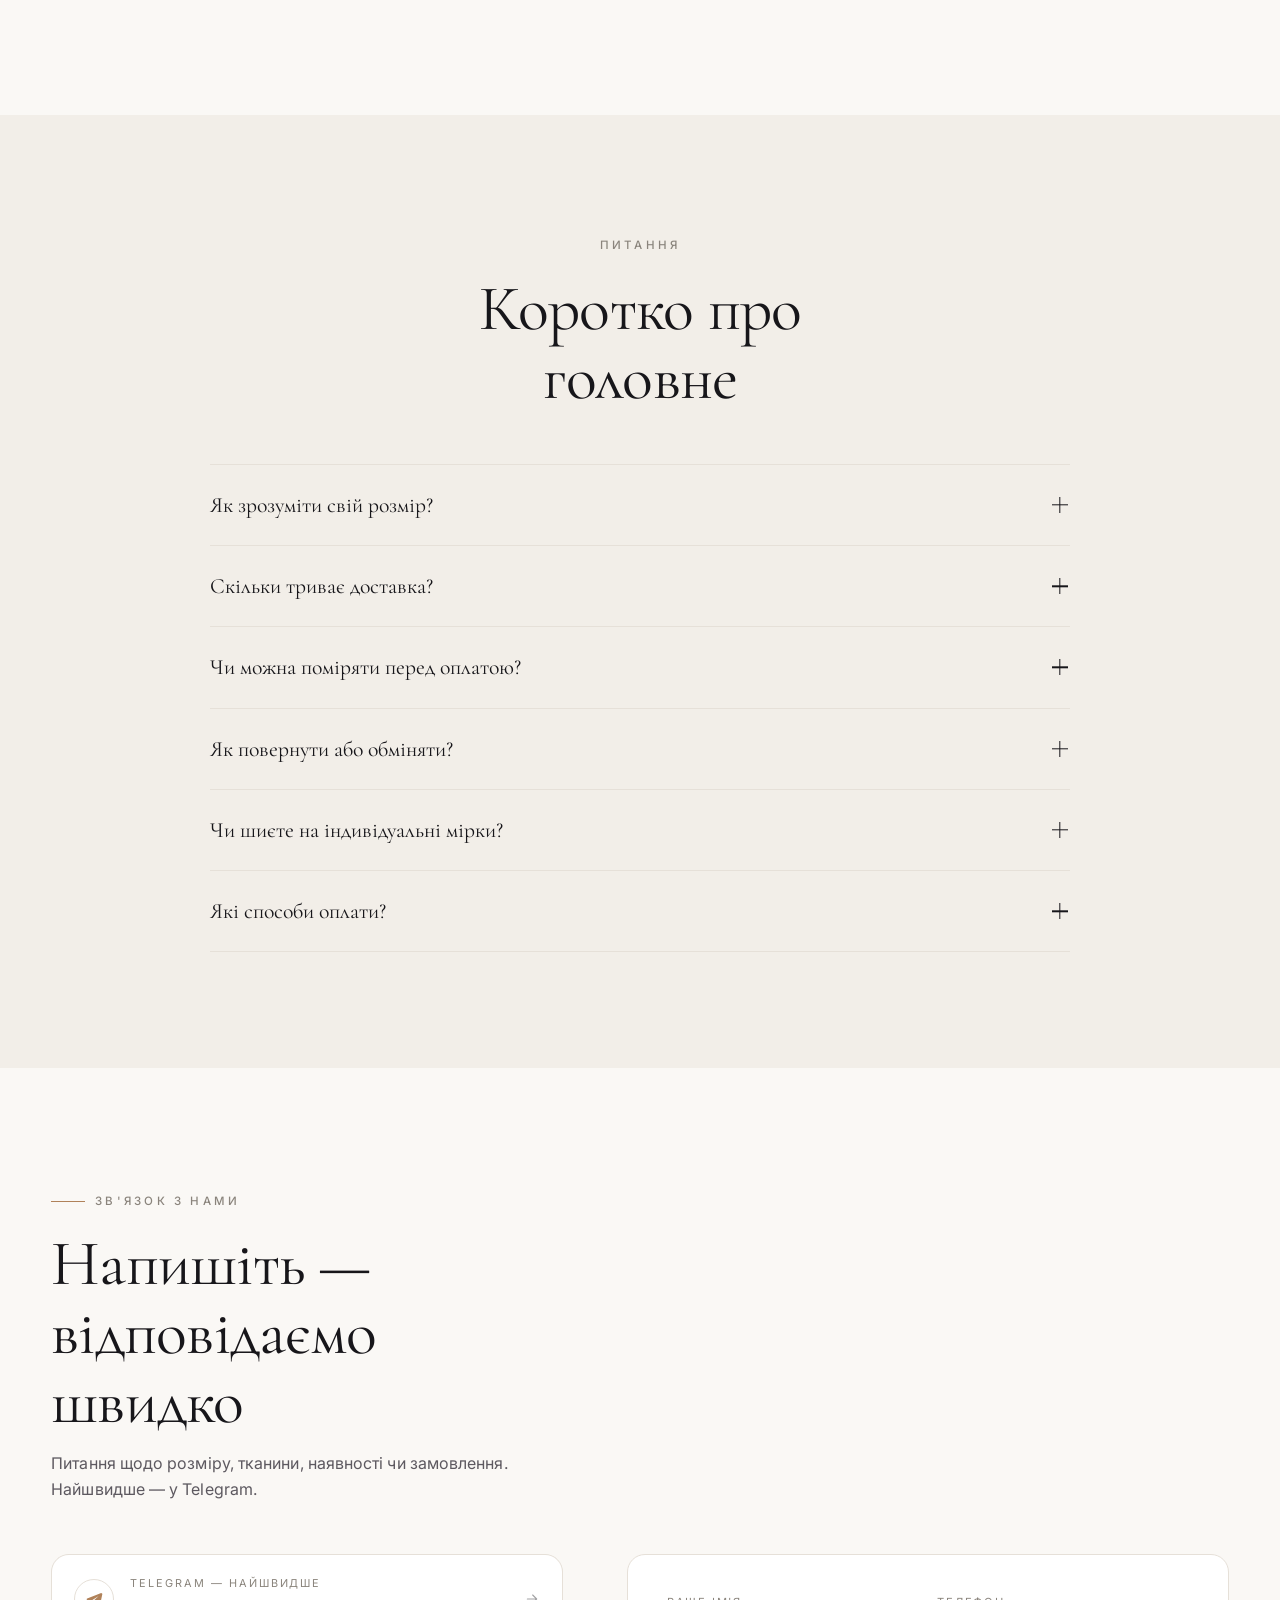
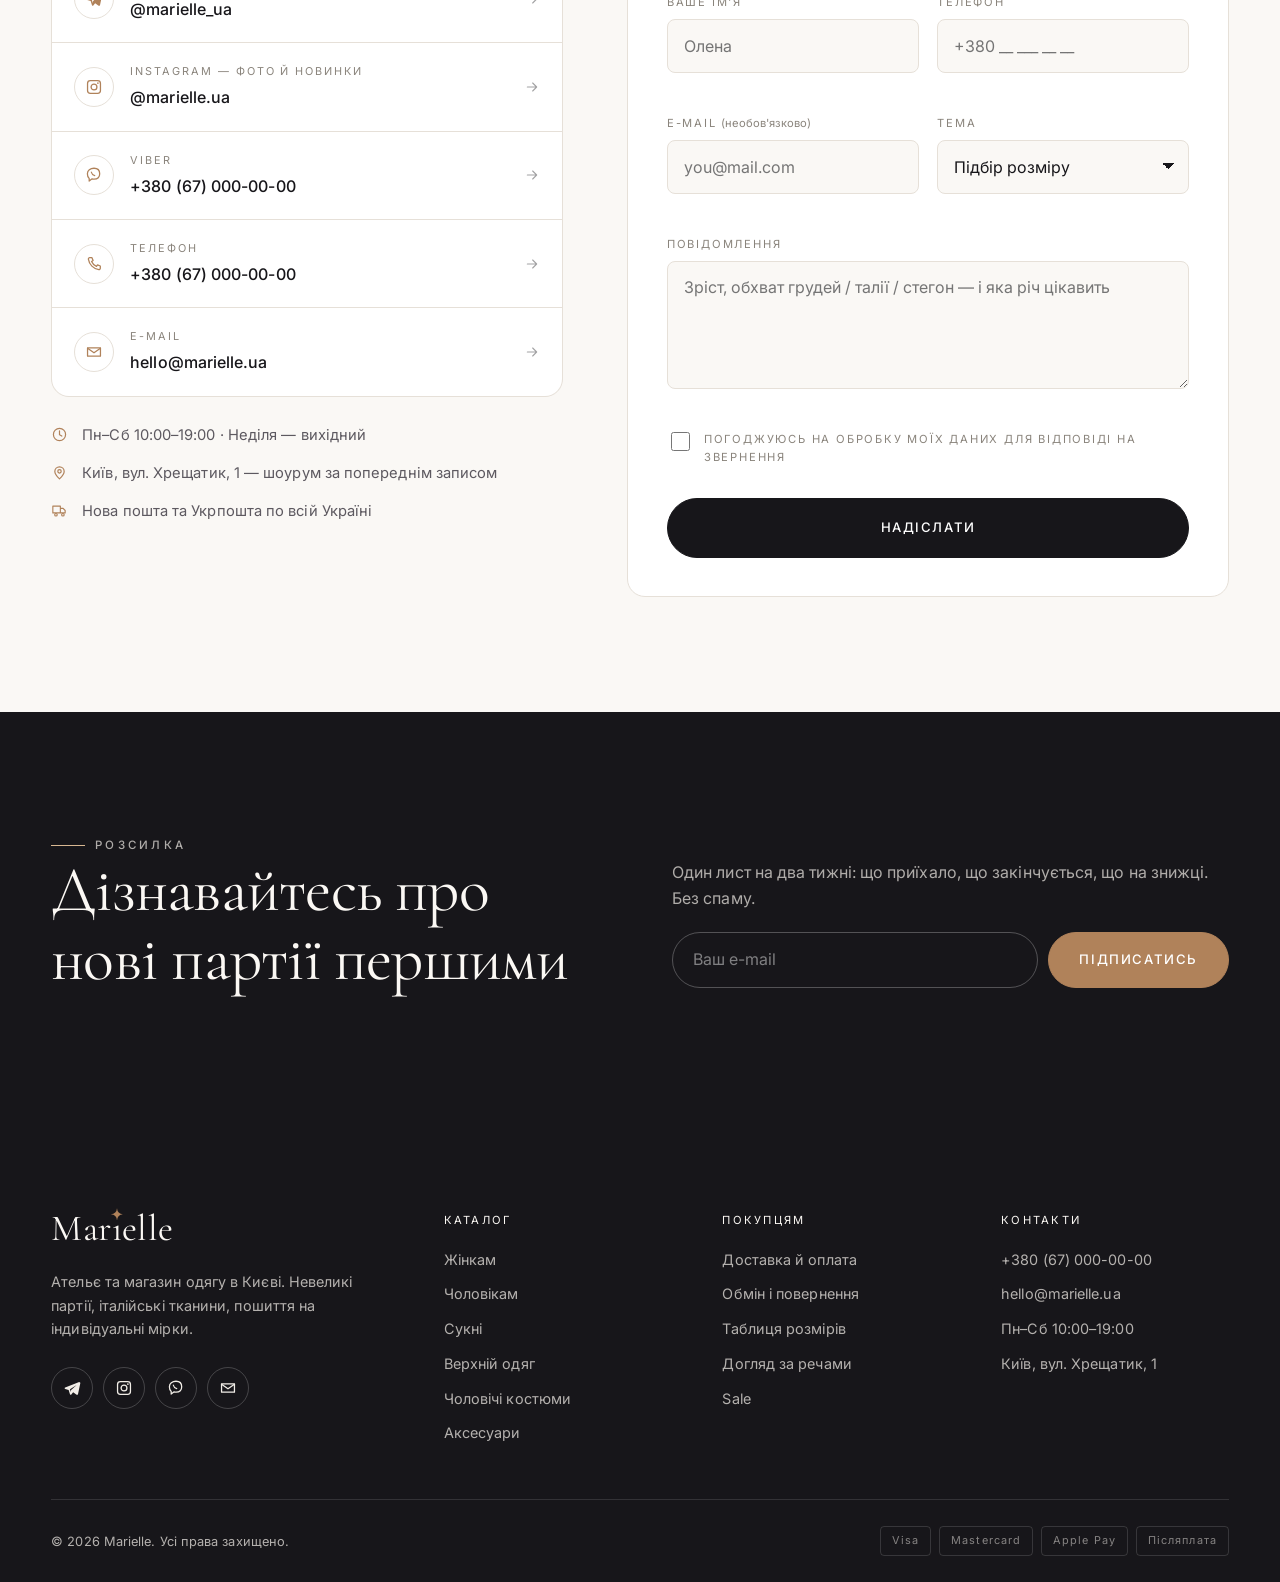
==== commit 8fb439ec: "Три варіанти герою на вибір: вішалка, одна річ, без речей Перемикаються адресою ?hero=rail|one|none " ====
--- a/index.html
+++ b/index.html
@@ -144,6 +144,16 @@
 
     <div class="wrap hero__meta">
       <span class="hero__scroll"><i></i> Гортайте вниз</span>
+
+      <!-- ТИМЧАСОВО: перемикач варіантів герою для узгодження.
+           Прибрати цей блок після вибору. -->
+      <span class="hero__pick" data-hero-pick>
+        <b>Верх:</b>
+        <a href="?hero=rail" data-hv="rail">вішалка</a>
+        <a href="?hero=one" data-hv="one">одна річ</a>
+        <a href="?hero=none" data-hv="none">без речей</a>
+      </span>
+
       <span>Доставка по Україні · Обмін 14 днів</span>
     </div>
   </section>
--- a/css/style.css
+++ b/css/style.css
@@ -358,7 +358,8 @@
 
 .hero__meta {
   position: absolute; left: var(--gut); right: var(--gut); bottom: 26px; z-index: 2;
-  display: flex; align-items: center; justify-content: space-between; gap: 24px;
+  display: flex; align-items: center; justify-content: space-between; gap: 16px 24px;
+  flex-wrap: wrap;
   padding-top: 20px; border-top: 1px solid var(--border);
   font-size: .7rem; letter-spacing: .18em; text-transform: uppercase; color: var(--text-3);
 }
@@ -428,6 +429,25 @@
 }
 .hero__item .art { width: 100%; height: 100%; }
 [data-theme="dark"] .hero__item { filter: drop-shadow(0 26px 40px rgba(0,0,0,.65)); }
+/* поперечина й гачки потрібні лише варіанту «вішалка» */
+.hero__stage--one .hero__rail::before,
+.hero__stage--none .hero__rail::before,
+.hero__stage--one .hero__slot::before { display: none; }
+.hero__stage--one { perspective-origin: 50% 50%; }
+.hero__stage--one .hero__slot { top: 6%; }
+
+/* ТИМЧАСОВИЙ перемикач варіантів героя — для узгодження вигляду.
+   Після вибору прибрати разом із блоком .hero__pick в index.html
+   і об'єктом HERO_SETS у js/app.js. */
+.hero__pick { display: inline-flex; align-items: center; gap: 10px; flex-wrap: wrap; }
+.hero__pick b { font-weight: 500; color: var(--text-3); }
+.hero__pick a {
+  padding: 4px 10px; border: 1px solid var(--border); border-radius: 999px;
+  color: var(--text-2); transition: all var(--t-fast);
+}
+.hero__pick a:hover { border-color: var(--accent); color: var(--accent); }
+.hero__pick a.is-on { background: var(--ink); border-color: var(--ink); color: #fff; }
+[data-theme="dark"] .hero__pick a.is-on { background: var(--accent); border-color: var(--accent); color: #14131A; }
 @media (prefers-reduced-motion: reduce) {
   .hero__item { animation: none; }
   .hero__rail { transition: none; }
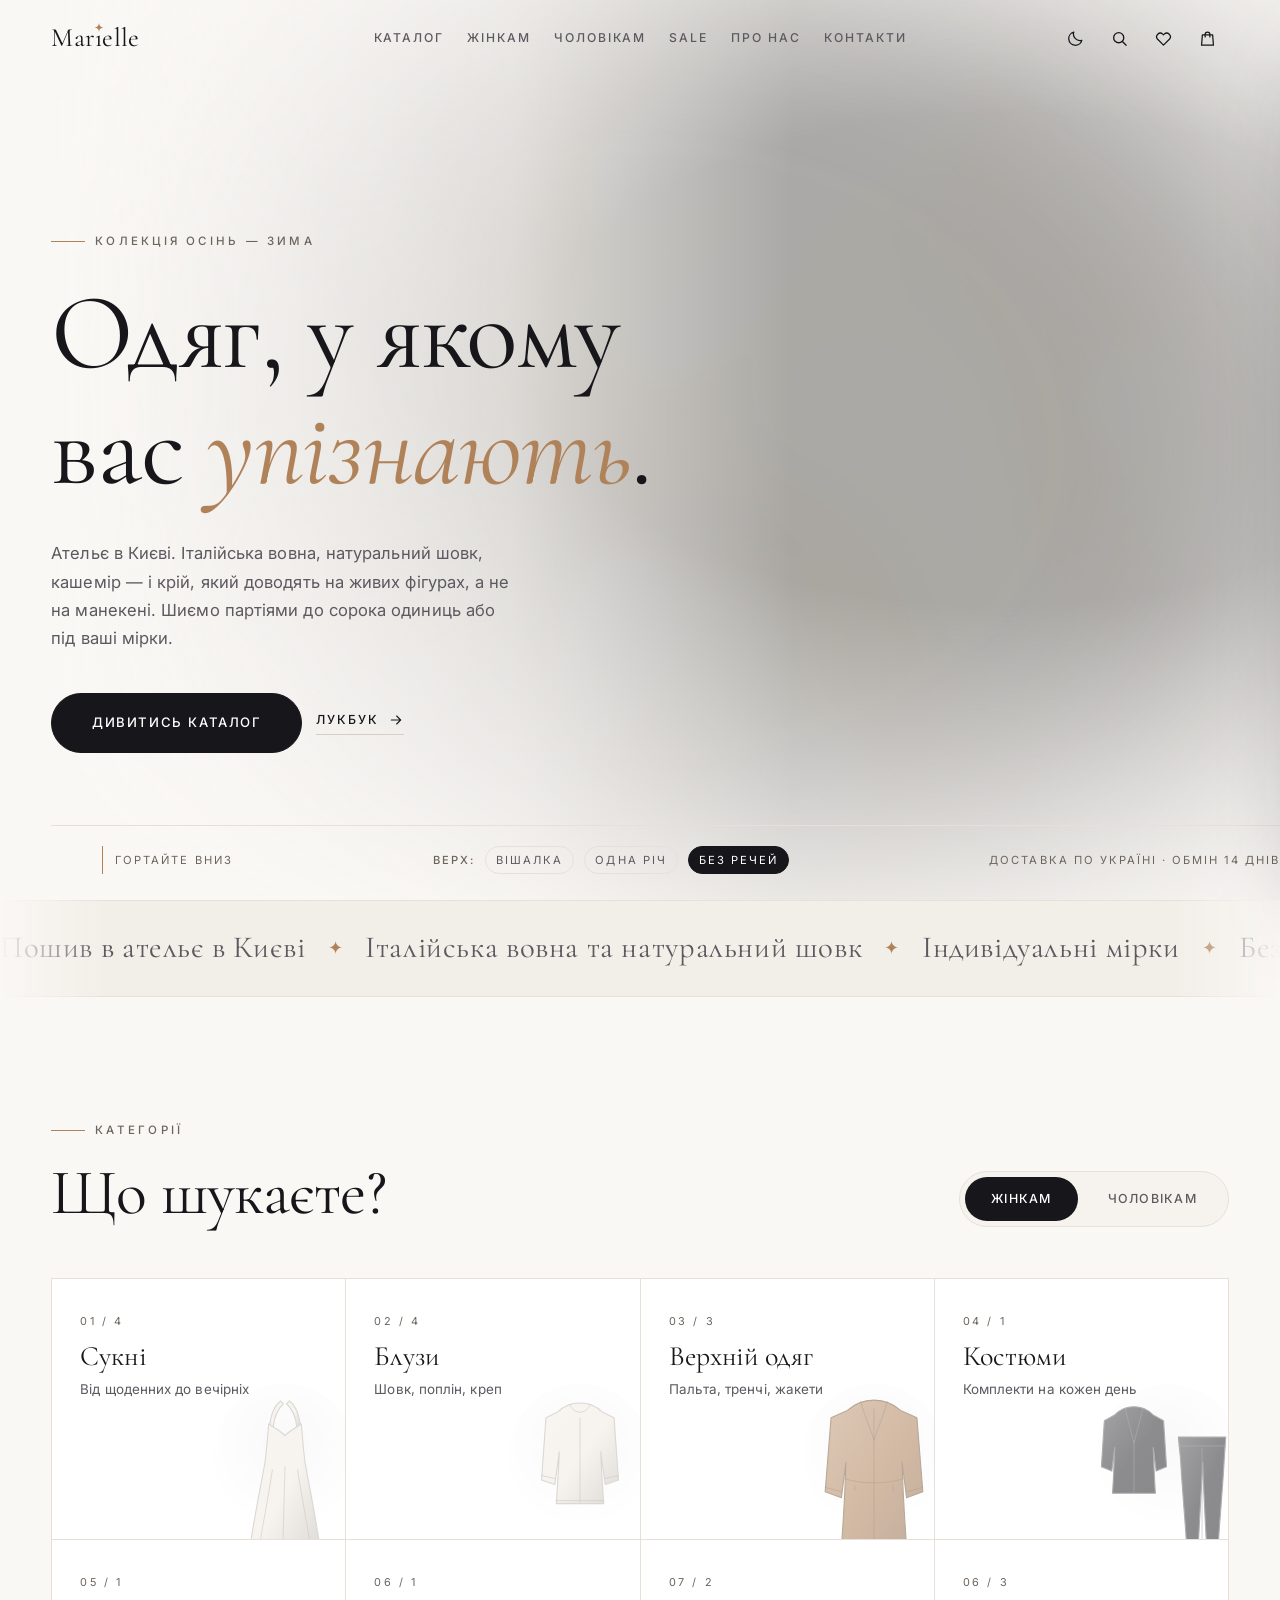
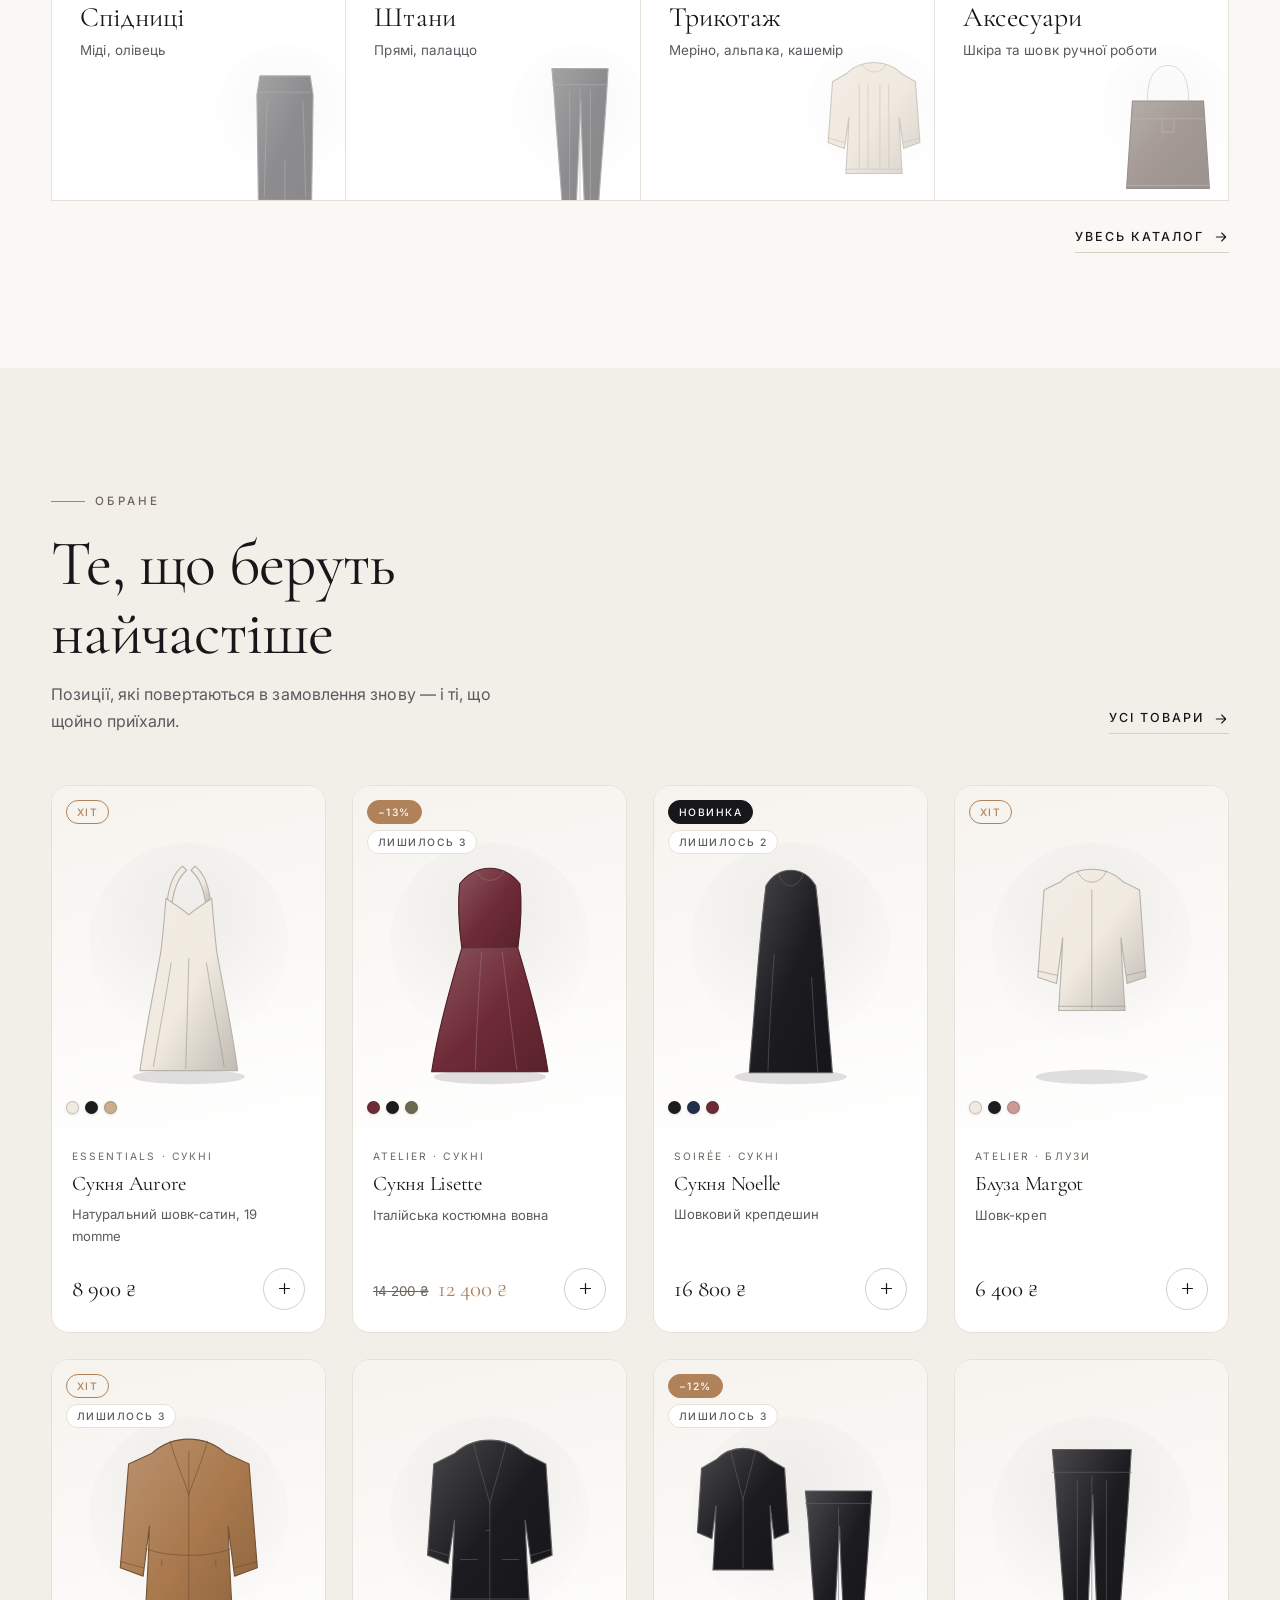
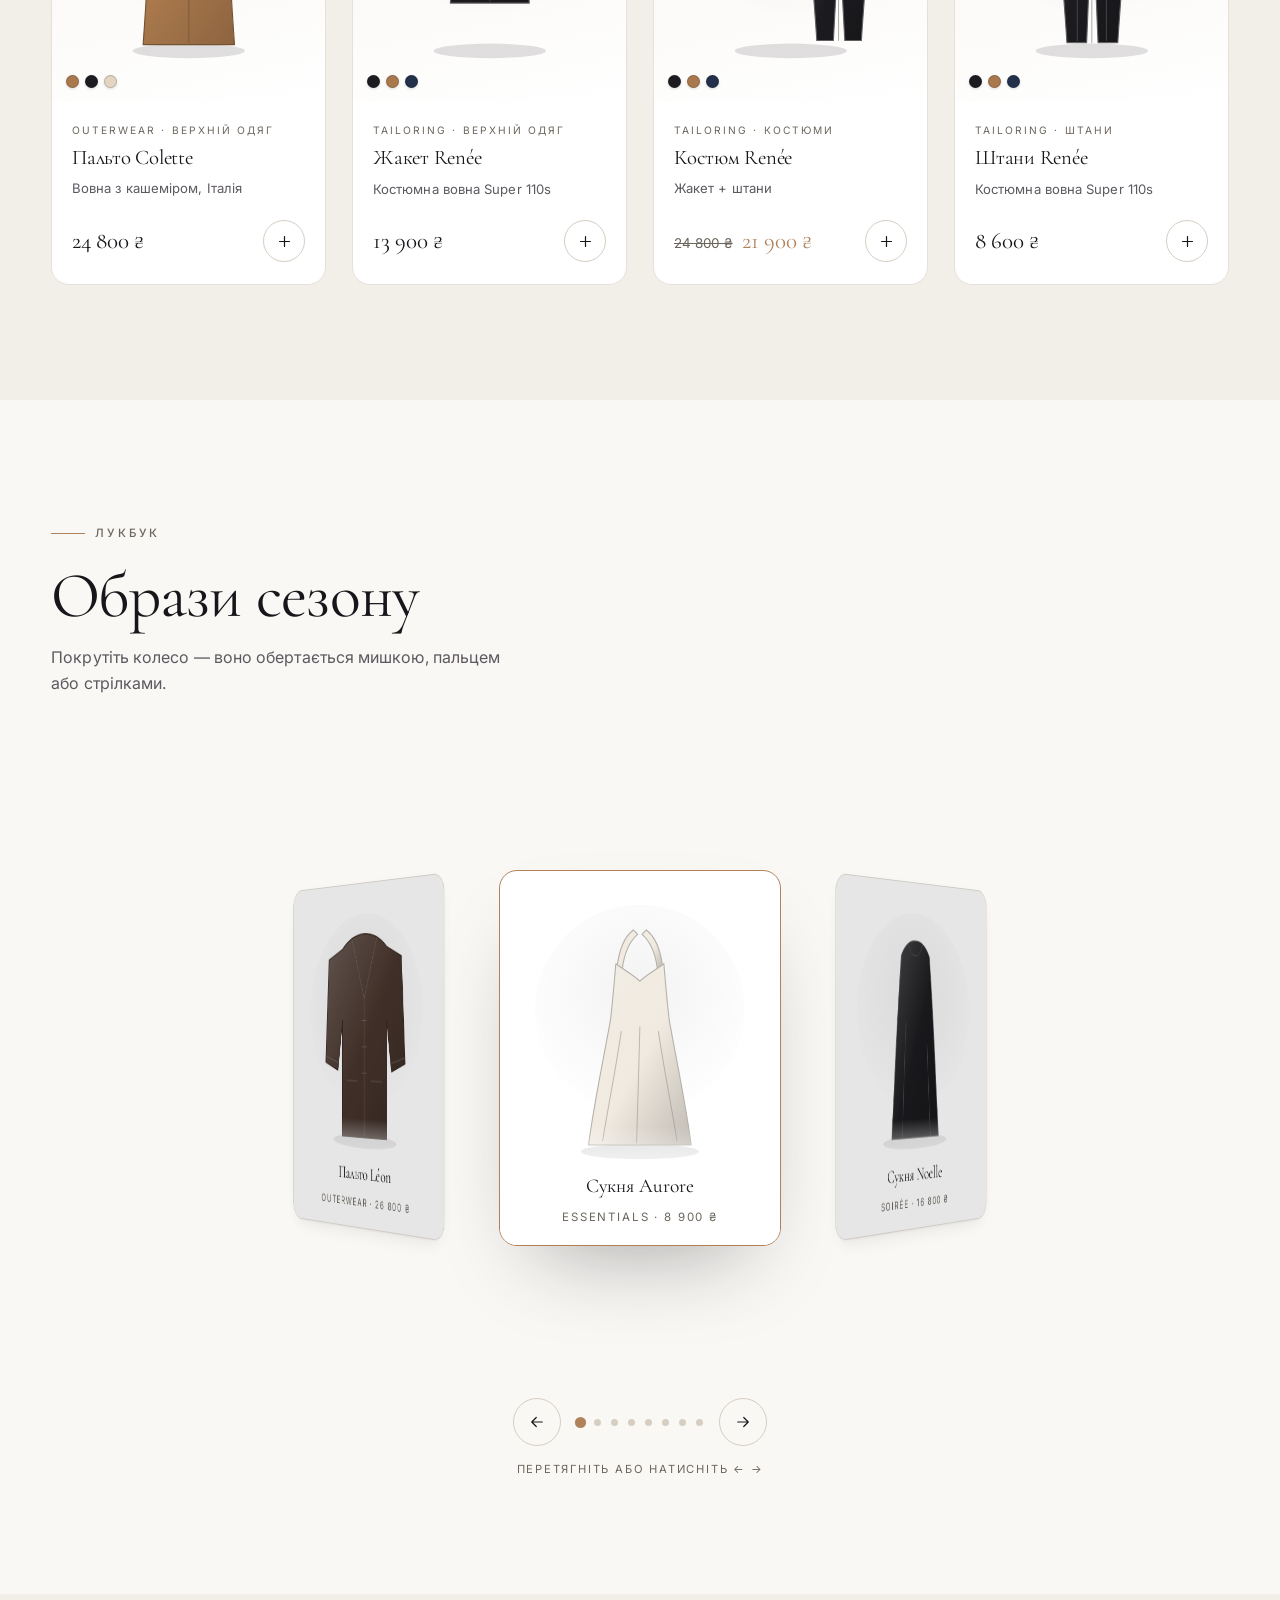
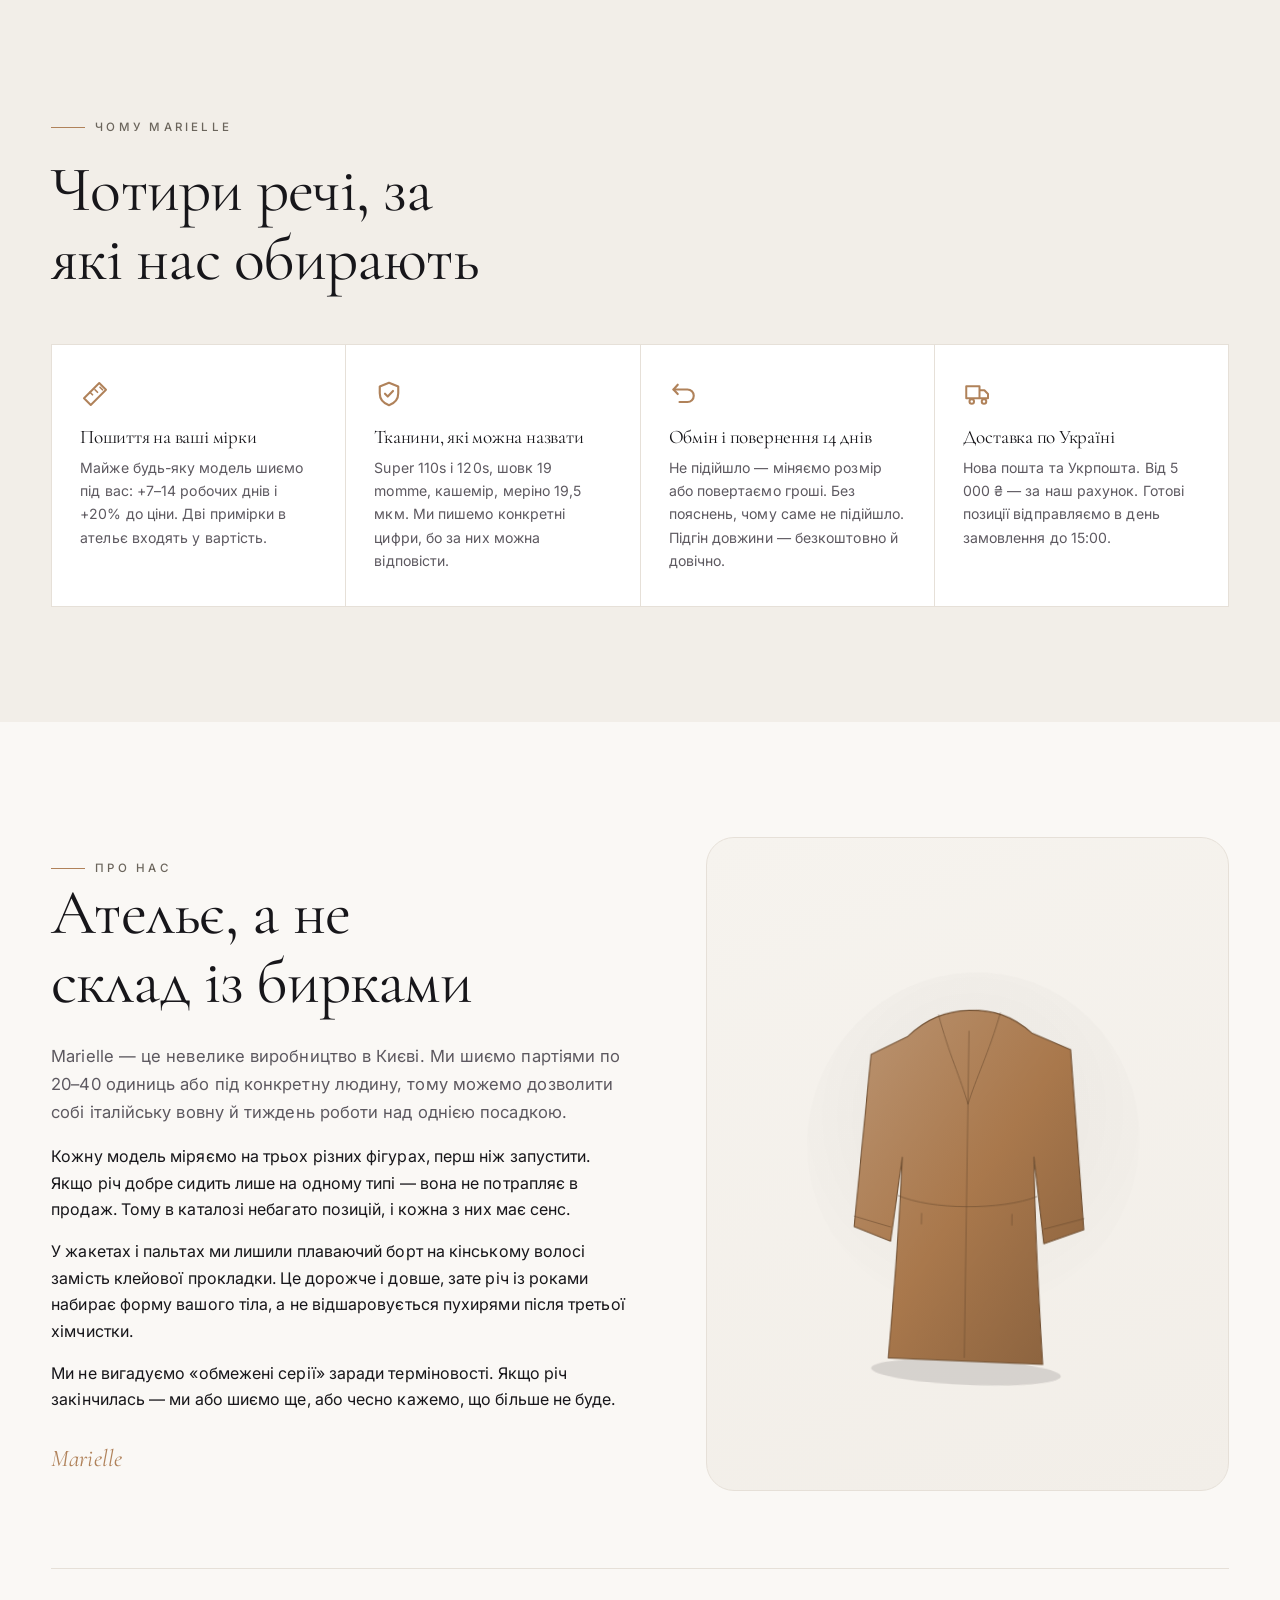
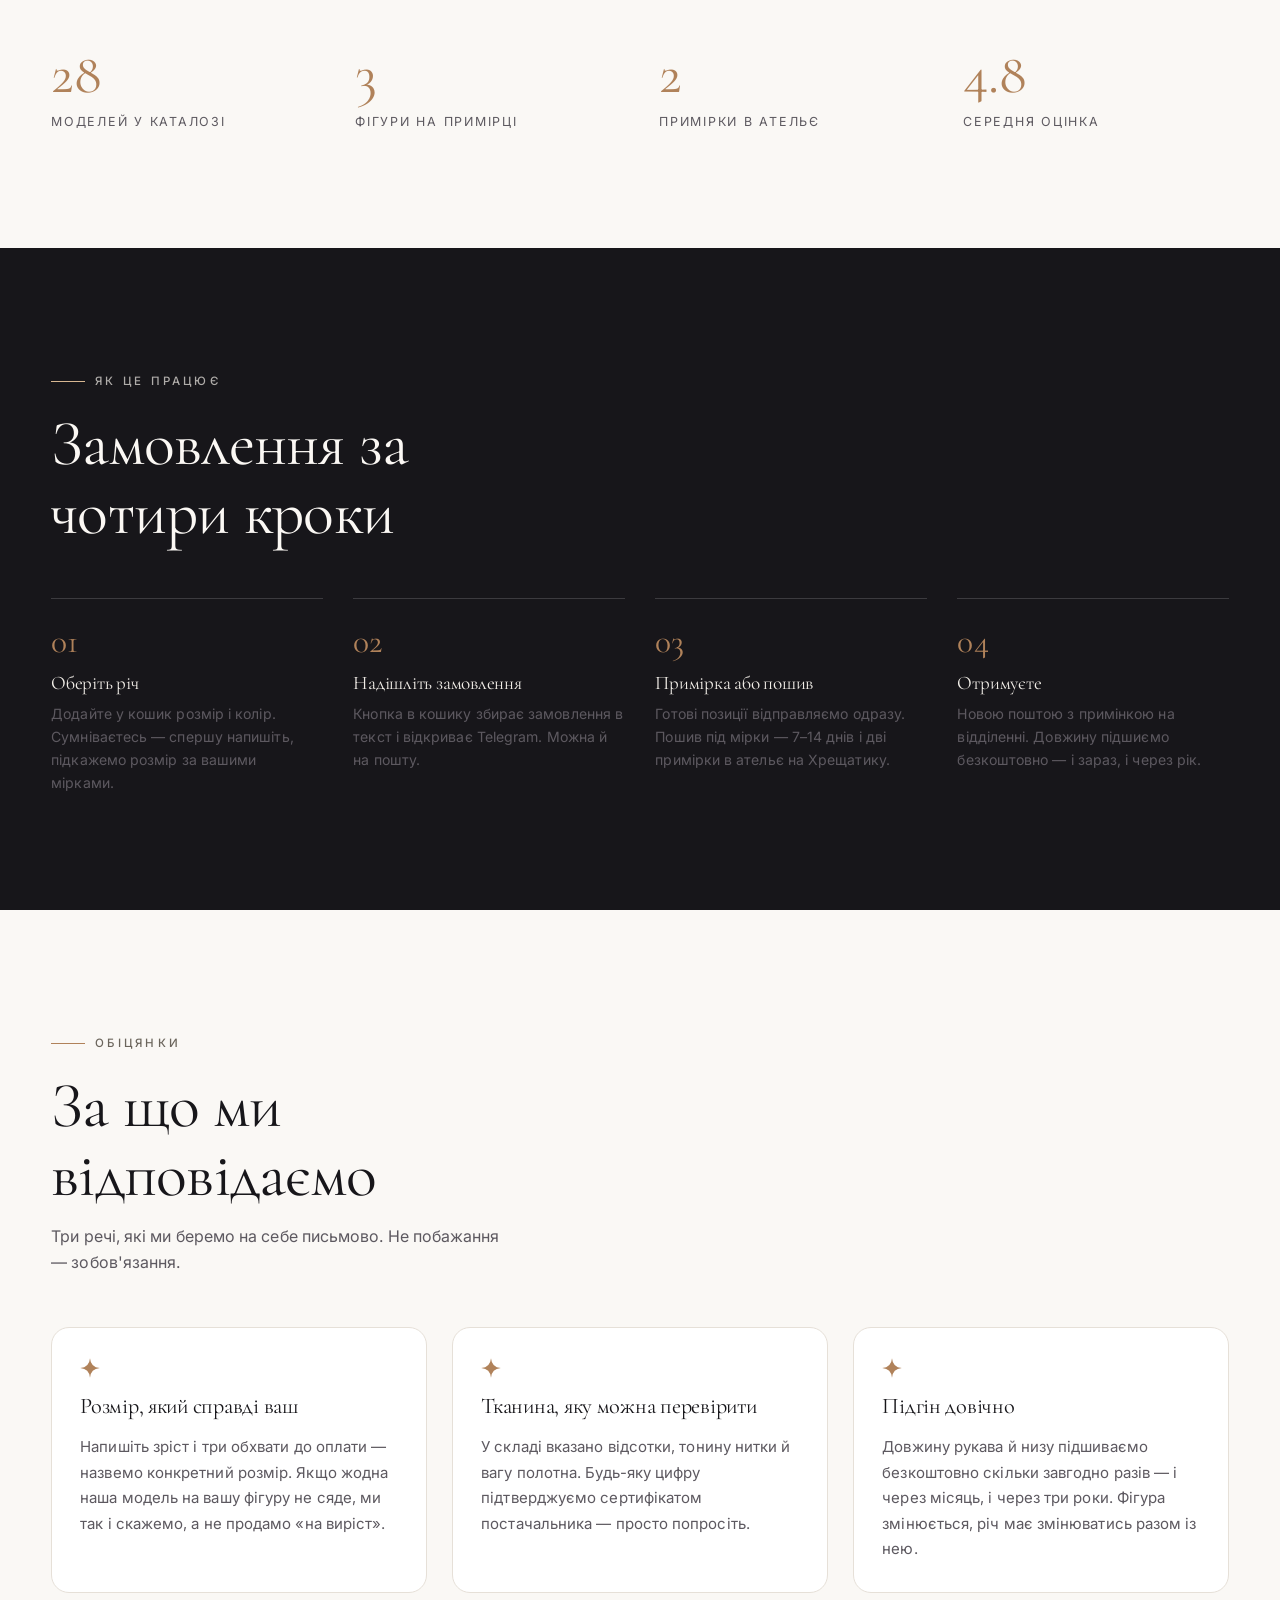
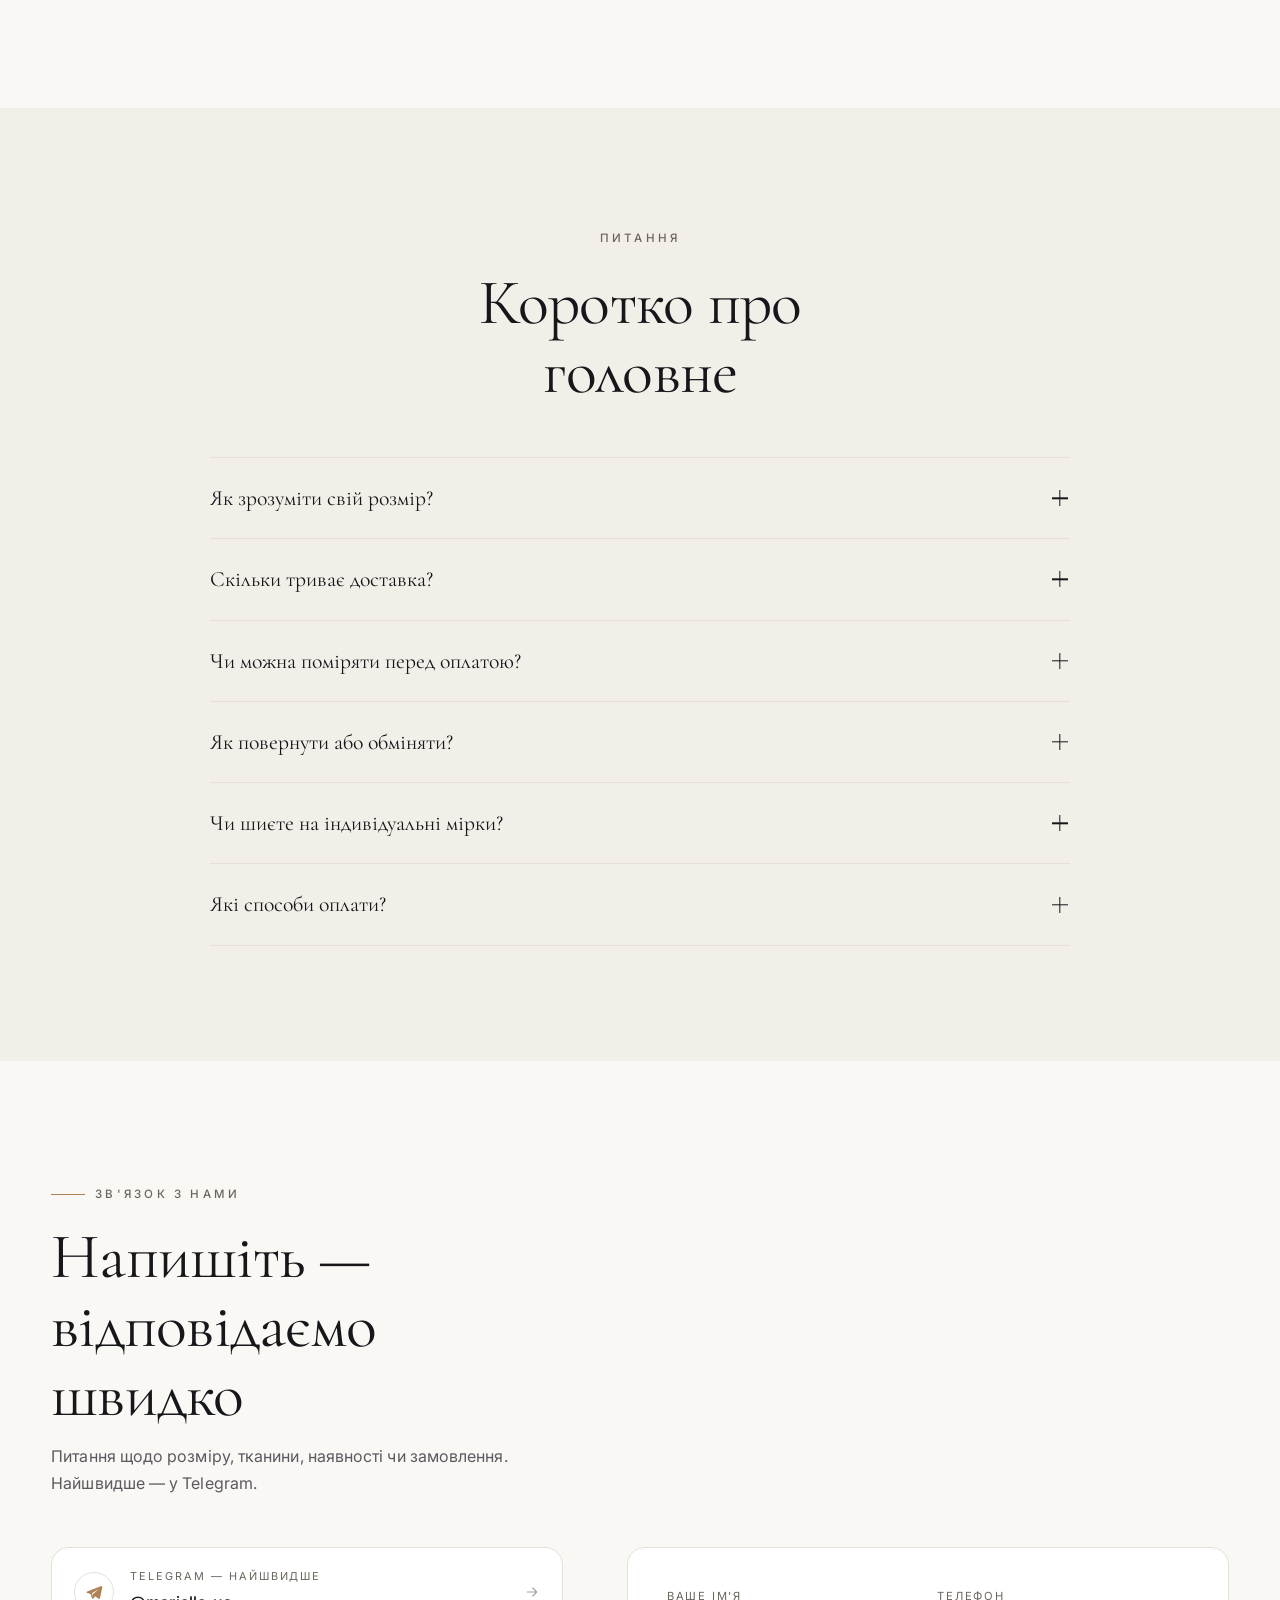
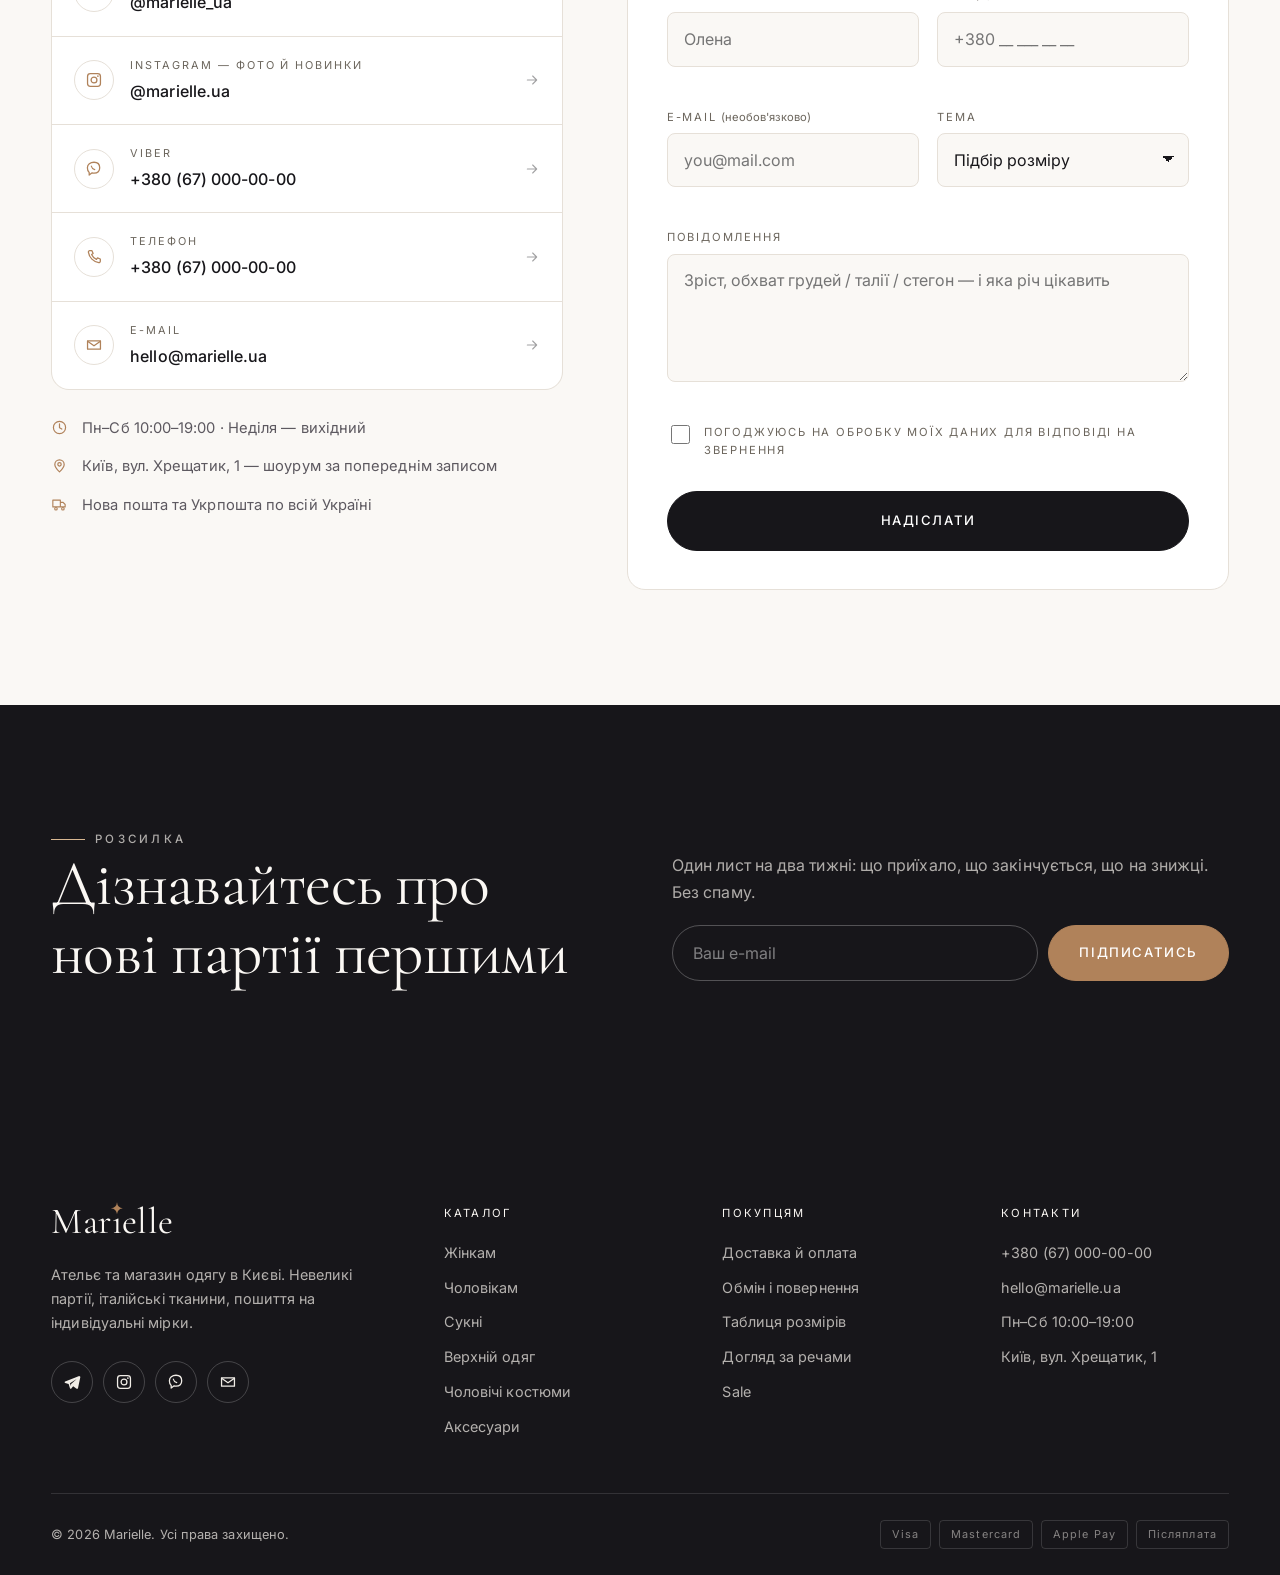
==== commit a16f6462: "Прибрати з сайту все вигадане: відгуки та рейтинги На публічному сайті стояли відгуки з іменами й мі" ====
--- a/index.html
+++ b/index.html
@@ -341,25 +341,28 @@
     <div class="wrap">
       <div class="sec-head reveal">
         <div class="sec-head__t">
-          <span class="eyebrow">Відгуки</span>
-          <h2>Що пишуть покупці</h2>
-        </div>
-      </div>
+          <span class="eyebrow">Обіцянки</span>
+          <h2>За що ми відповідаємо</h2>
+          <p>Три речі, які ми беремо на себе письмово. Не побажання — зобов'язання.</p>
+        </div>
+      </div>
+      <!-- Тут раніше стояли відгуки. Поки немає справжніх — не вигадуємо їх.
+           Коли з'являться реальні, цю секцію можна замінити на них. -->
       <div class="revs">
         <article class="rev reveal" style="--d:0">
-          <div class="rev__stars"><svg><use href="#spark"/></svg><svg><use href="#spark"/></svg><svg><use href="#spark"/></svg><svg><use href="#spark"/></svg><svg><use href="#spark"/></svg></div>
-          <p class="rev__t">«Написала зріст і обхвати — порадили розмір на один менший, ніж я звикла брати. Сіло ідеально. Сама б не наважилась.»</p>
-          <div class="rev__a"><div class="rev__av">О</div><div><div class="rev__n">Олена</div><div class="rev__m">Сукня Lisette · Львів</div></div></div>
+          <div class="rev__stars"><svg><use href="#spark"/></svg></div>
+          <h3 class="rev__h">Розмір, який справді ваш</h3>
+          <p class="rev__t">Напишіть зріст і три обхвати до оплати — назвемо конкретний розмір. Якщо жодна наша модель на вашу фігуру не сяде, ми так і скажемо, а не продамо «на виріст».</p>
         </article>
         <article class="rev reveal" style="--d:1">
-          <div class="rev__stars"><svg><use href="#spark"/></svg><svg><use href="#spark"/></svg><svg><use href="#spark"/></svg><svg><use href="#spark"/></svg><svg><use href="#spark"/></svg></div>
-          <p class="rev__t">«Пальто важке, як і має бути справжня вовна. Носила всю осінь — ворс не збився, ґудзики на місці. Ціна виправдана.»</p>
-          <div class="rev__a"><div class="rev__av">І</div><div><div class="rev__n">Ірина</div><div class="rev__m">Пальто Colette · Київ</div></div></div>
+          <div class="rev__stars"><svg><use href="#spark"/></svg></div>
+          <h3 class="rev__h">Тканина, яку можна перевірити</h3>
+          <p class="rev__t">У складі вказано відсотки, тонину нитки й вагу полотна. Будь-яку цифру підтверджуємо сертифікатом постачальника — просто попросіть.</p>
         </article>
         <article class="rev reveal" style="--d:2">
-          <div class="rev__stars"><svg><use href="#spark"/></svg><svg><use href="#spark"/></svg><svg><use href="#spark"/></svg><svg><use href="#spark"/></svg><svg><use href="#spark"/></svg></div>
-          <p class="rev__t">«Замовила блузу, не підійшов розмір. Обміняли без питань і без додаткової оплати доставки. Це дорогого варте.»</p>
-          <div class="rev__a"><div class="rev__av">М</div><div><div class="rev__n">Марія</div><div class="rev__m">Блуза Margot · Дніпро</div></div></div>
+          <div class="rev__stars"><svg><use href="#spark"/></svg></div>
+          <h3 class="rev__h">Підгін довічно</h3>
+          <p class="rev__t">Довжину рукава й низу підшиваємо безкоштовно скільки завгодно разів — і через місяць, і через три роки. Фігура змінюється, річ має змінюватись разом із нею.</p>
         </article>
       </div>
     </div>
--- a/css/style.css
+++ b/css/style.css
@@ -18,7 +18,9 @@
   --ivory:      #FAF8F5;
   --paper:      #FFFFFF;
   --line:       #E6E0D8;
-  --muted:      #8A847C;
+  /* дрібний розріджений текст (надзаголовки, підписи) мусить лишатись
+     читабельним — світліший відтінок давав контраст нижче 4.5:1 */
+  --muted:      #6B655C;
 
   /* семантика (світла тема) */
   --bg:         var(--ivory);
@@ -730,8 +732,9 @@
 }
 .rev:hover { transform: translateY(-5px); box-shadow: var(--shadow-2); }
 .rev__stars { display: flex; gap: 3px; color: var(--accent); }
-.rev__stars svg { width: 15px; height: 15px; fill: currentColor; }
-.rev__t { font-family: var(--ff-display); font-size: 1.2rem; line-height: 1.45; }
+.rev__stars svg { width: 20px; height: 20px; fill: currentColor; }
+.rev__h { font-size: 1.4rem; margin: 0; }
+.rev__t { font-size: .94rem; line-height: 1.7; color: var(--text-2); margin: 0; }
 .rev__a { margin-top: auto; display: flex; align-items: center; gap: 12px; }
 .rev__av {
   width: 40px; height: 40px; border-radius: 999px; display: grid; place-items: center;
@@ -1148,8 +1151,13 @@
   .header__bar { grid-template-columns: auto 1fr; }
   .header__logo { font-size: 1.42rem; }
   .header__tools { gap: 0; }
-  .header__tools .icon-btn { width: 38px; height: 38px; }
-  .header__tools .icon-btn svg { width: 18px; height: 18px; }
+  /* палець вимагає щонайменше 44 px — менше робити не можна */
+  .header__tools .icon-btn { width: 44px; height: 44px; }
+  .header__tools .icon-btn svg { width: 19px; height: 19px; }
+  .seg__b { min-height: 42px; }
+  .fopt { padding: 11px 0; }
+  .crumbs { gap: 10px 9px; }
+  .crumbs a { padding: 5px 0; }
   .mnav__tools { display: flex; gap: 8px; justify-content: center; margin-bottom: 18px; }
   .mnav__tools .icon-btn { border-color: var(--border); width: 48px; height: 48px; }
   .grid, .grid--3 { grid-template-columns: repeat(2, 1fr); gap: 12px; }
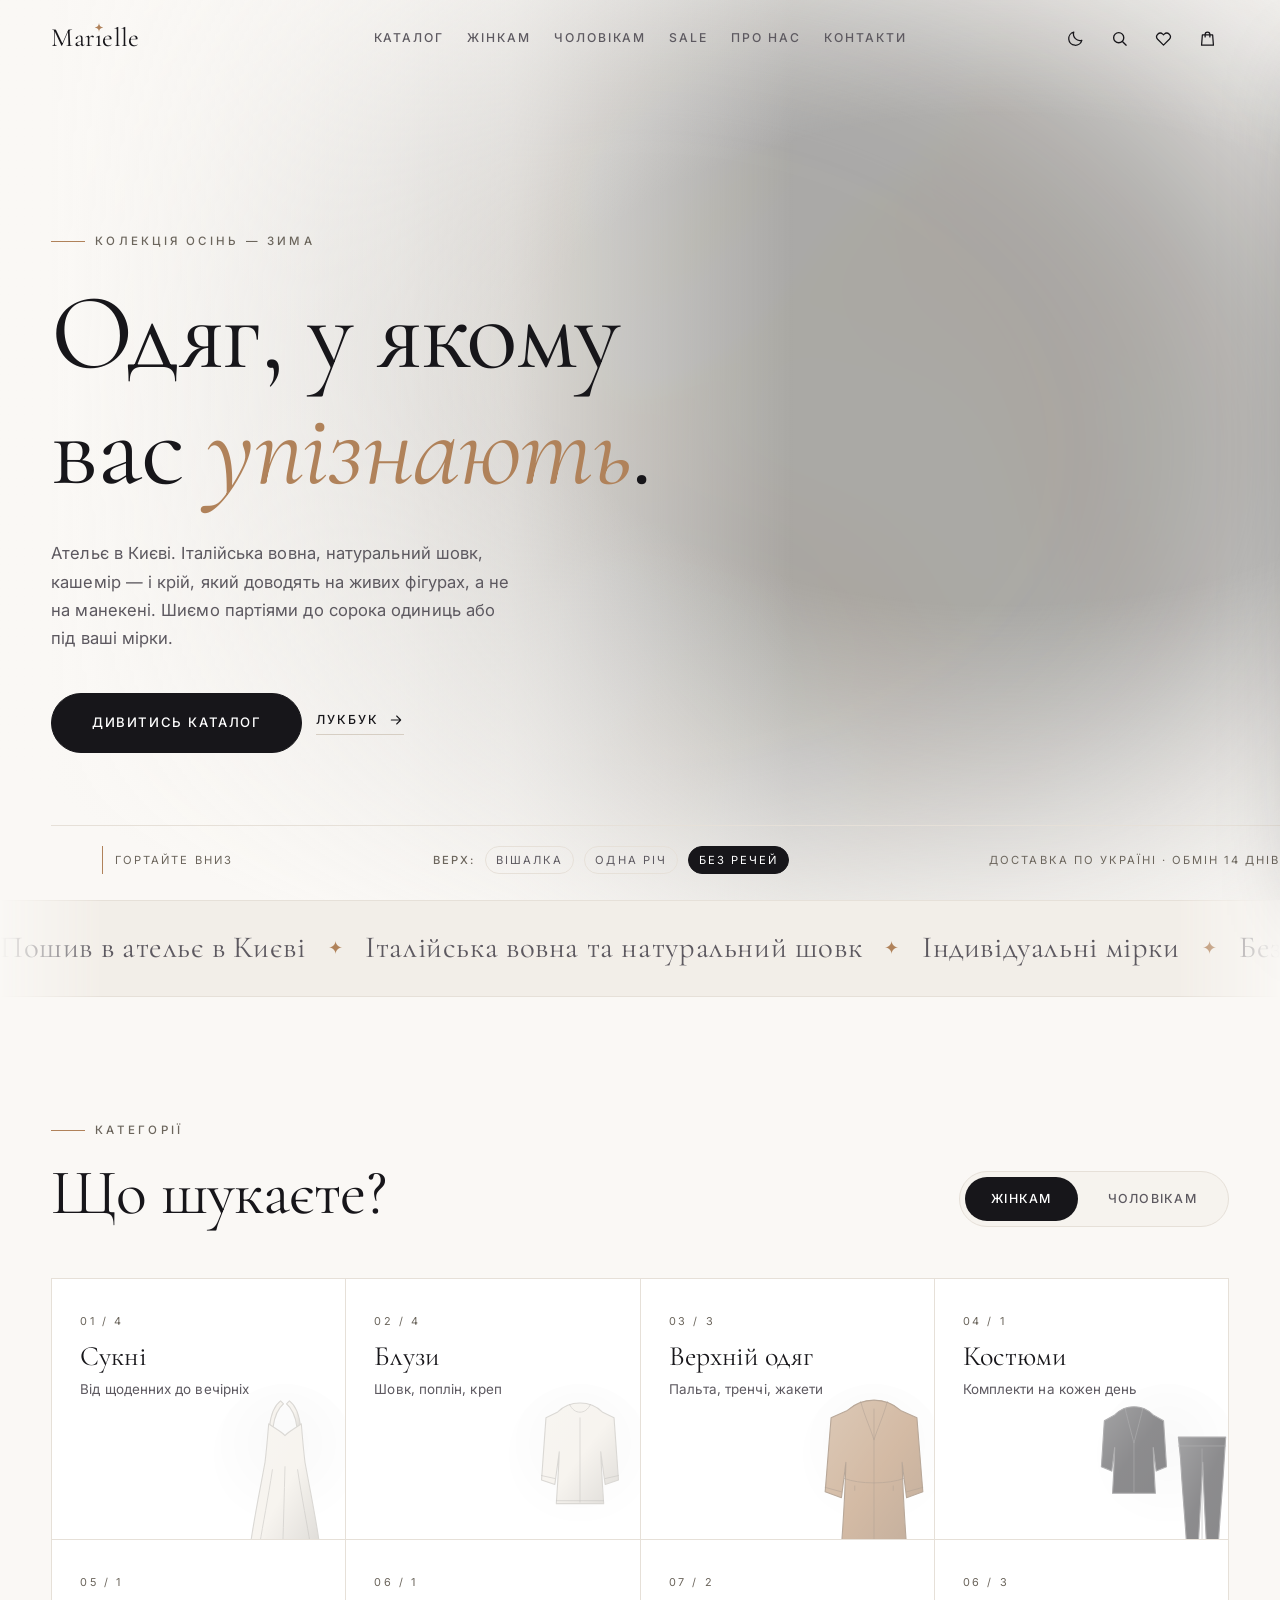
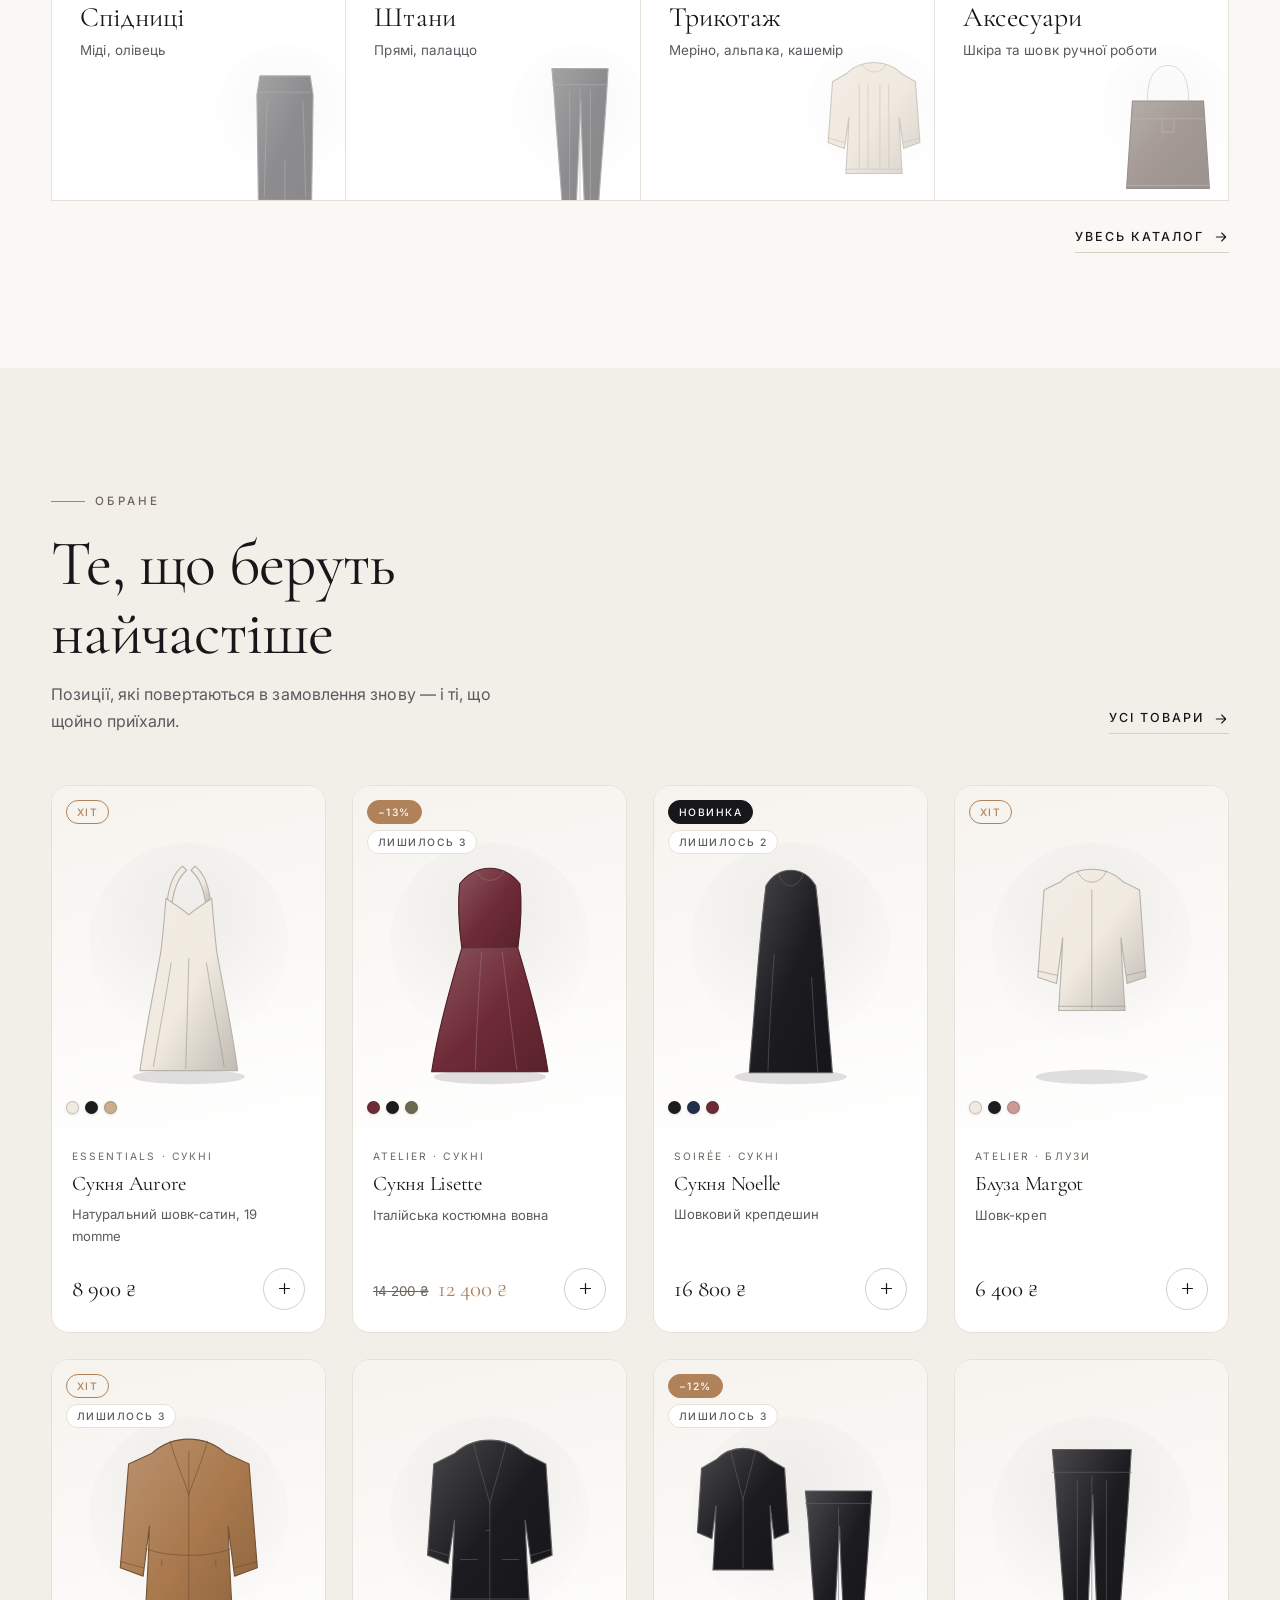
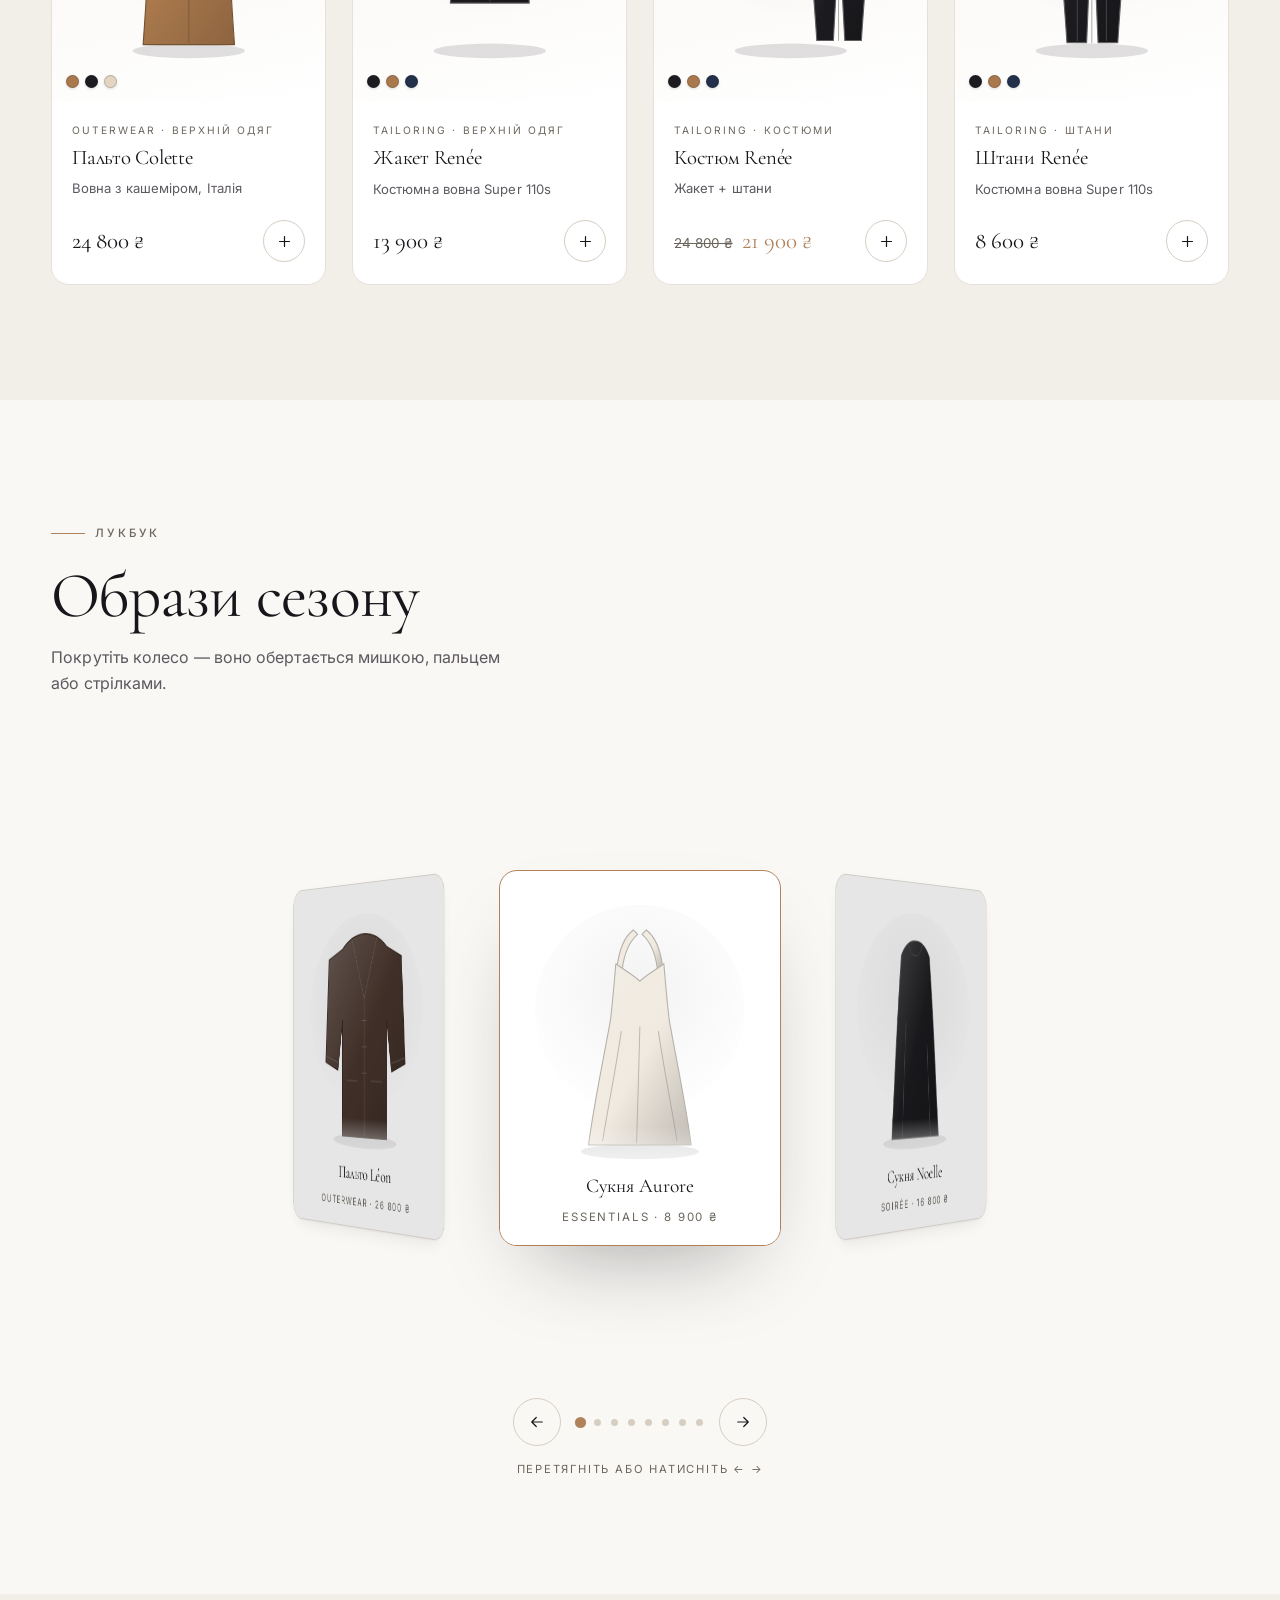
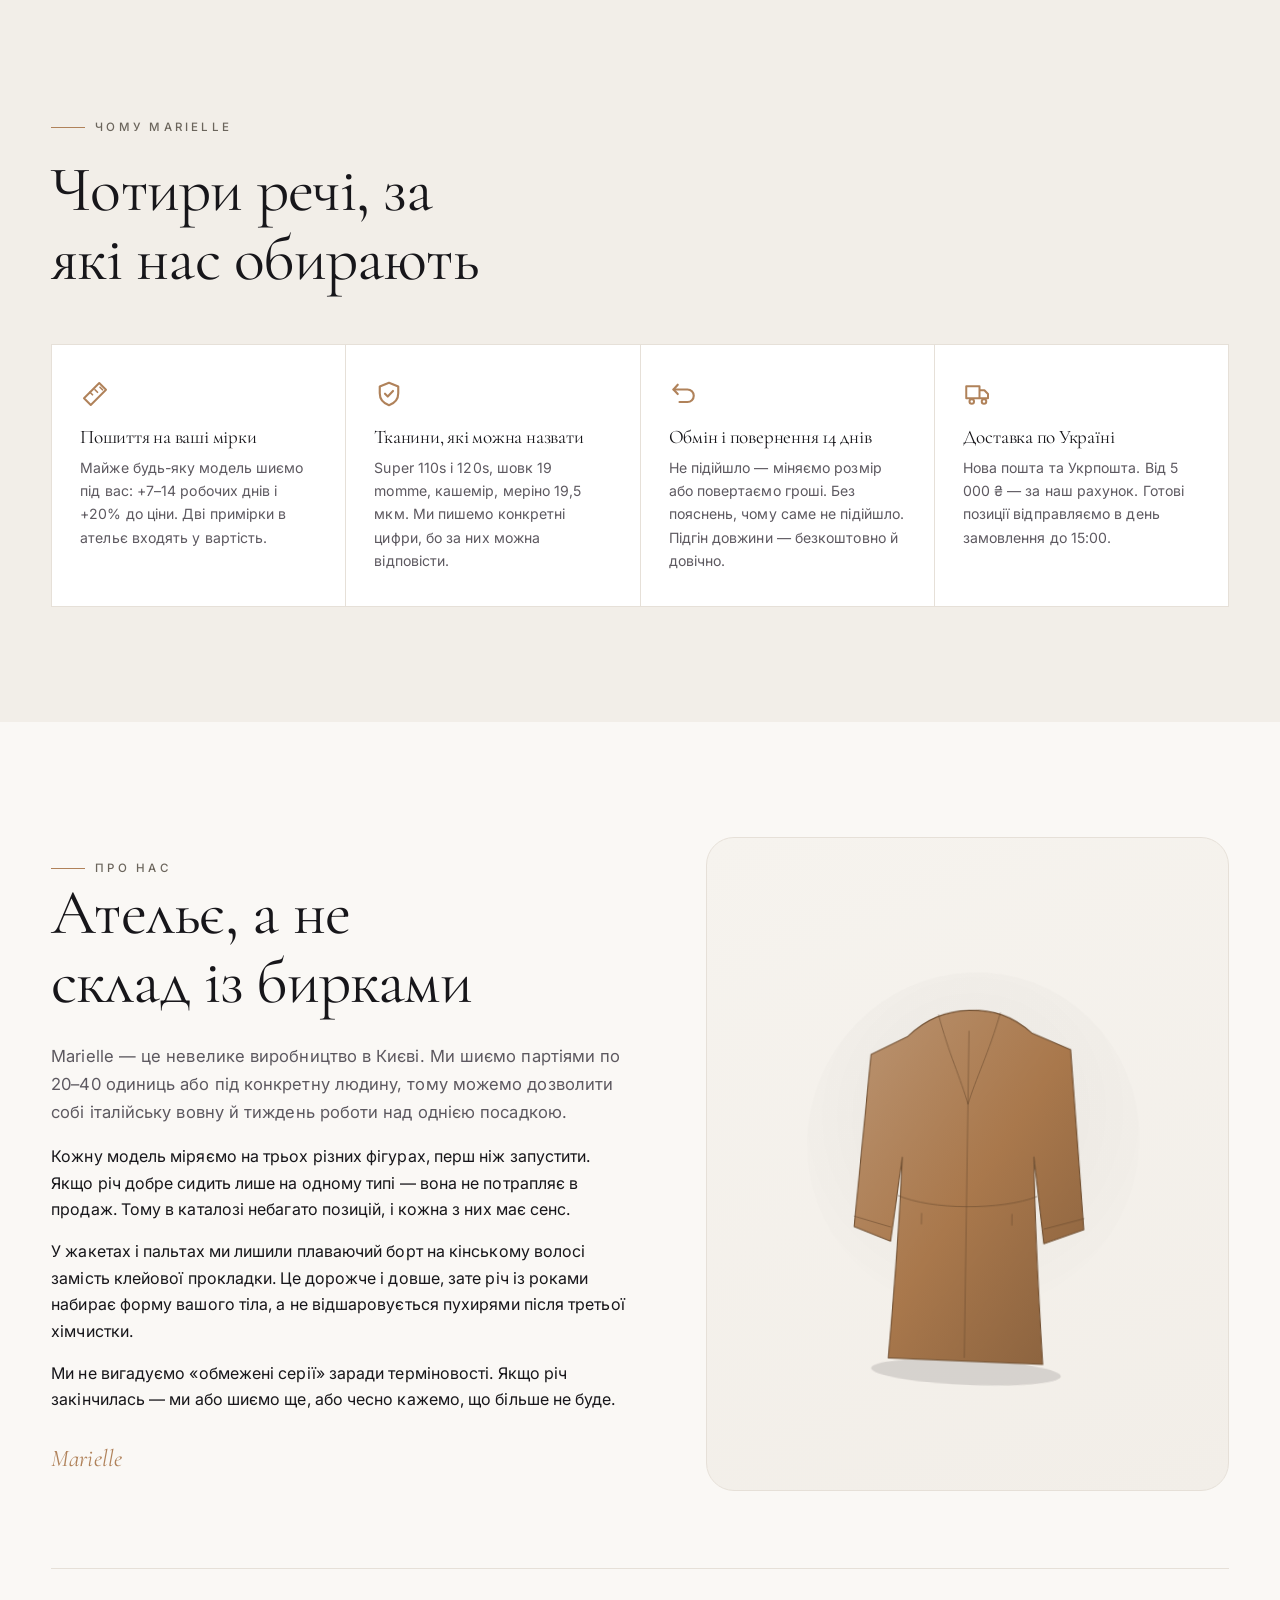
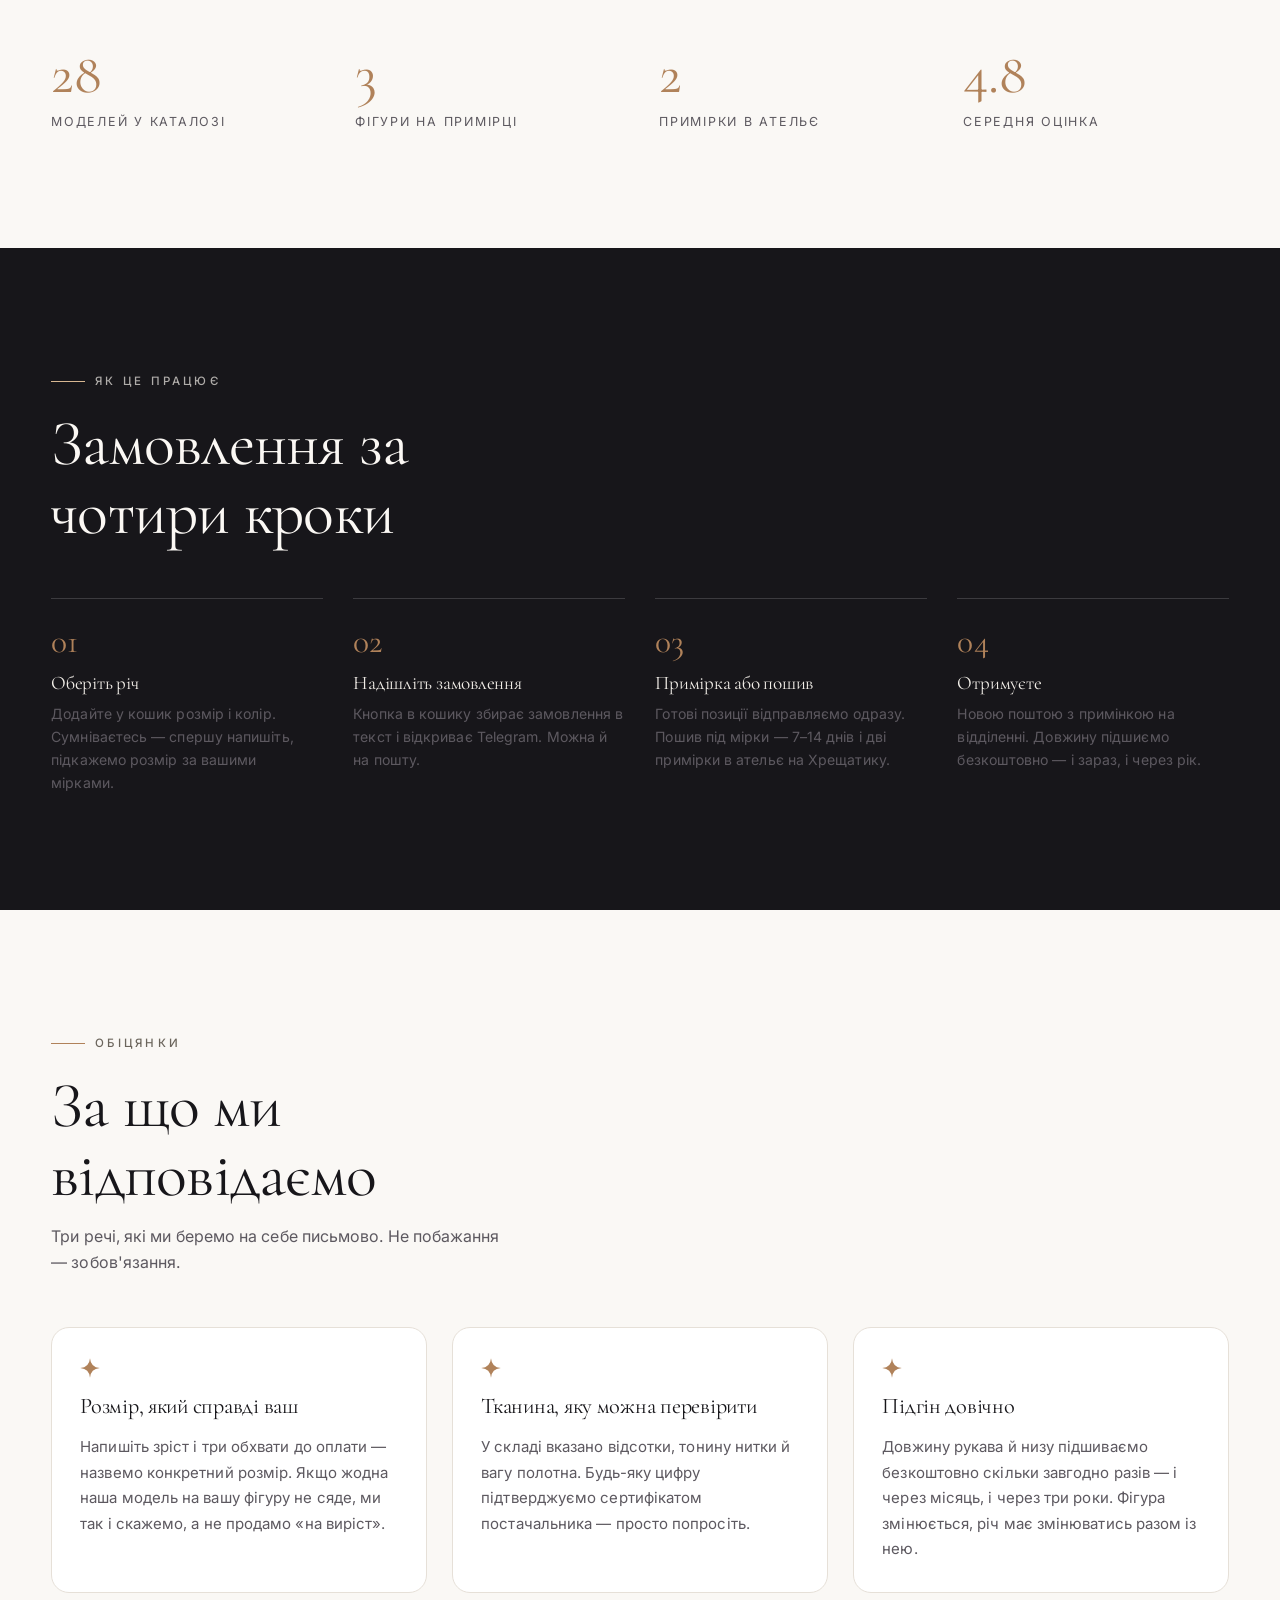
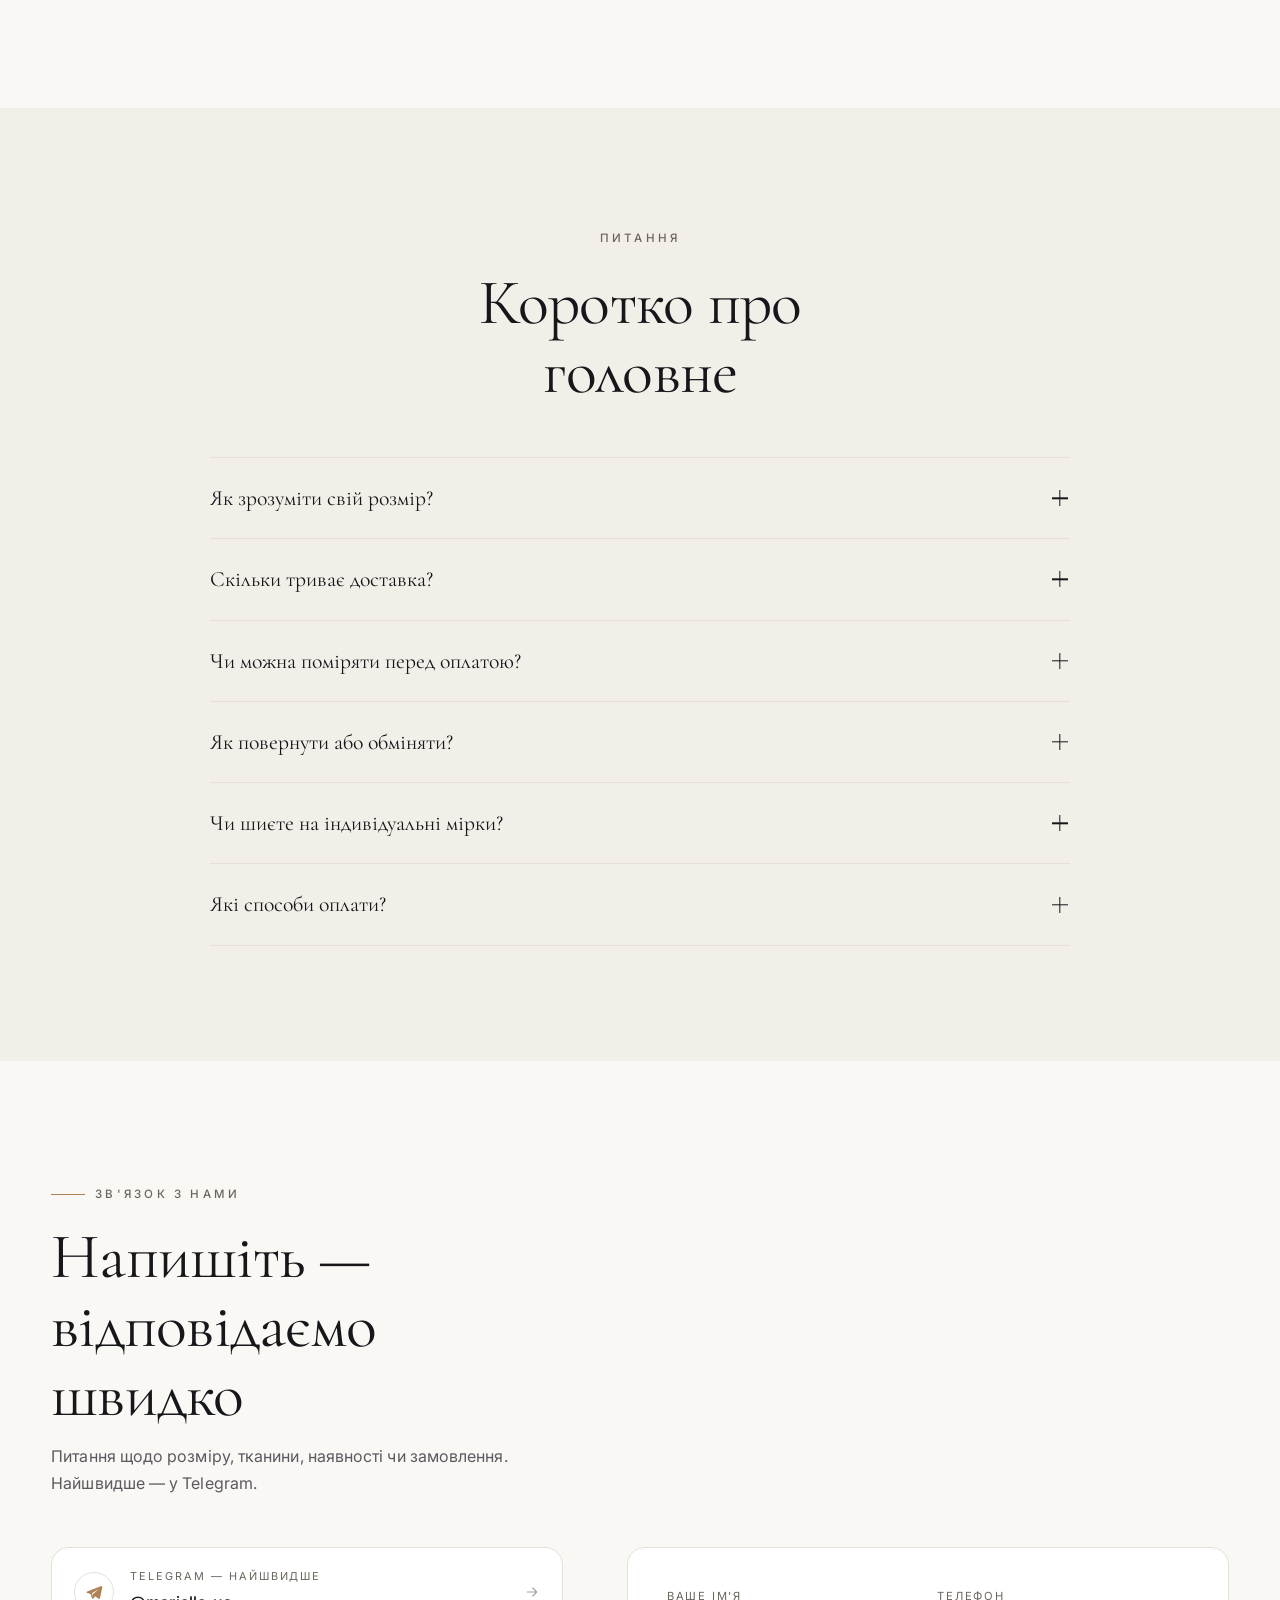
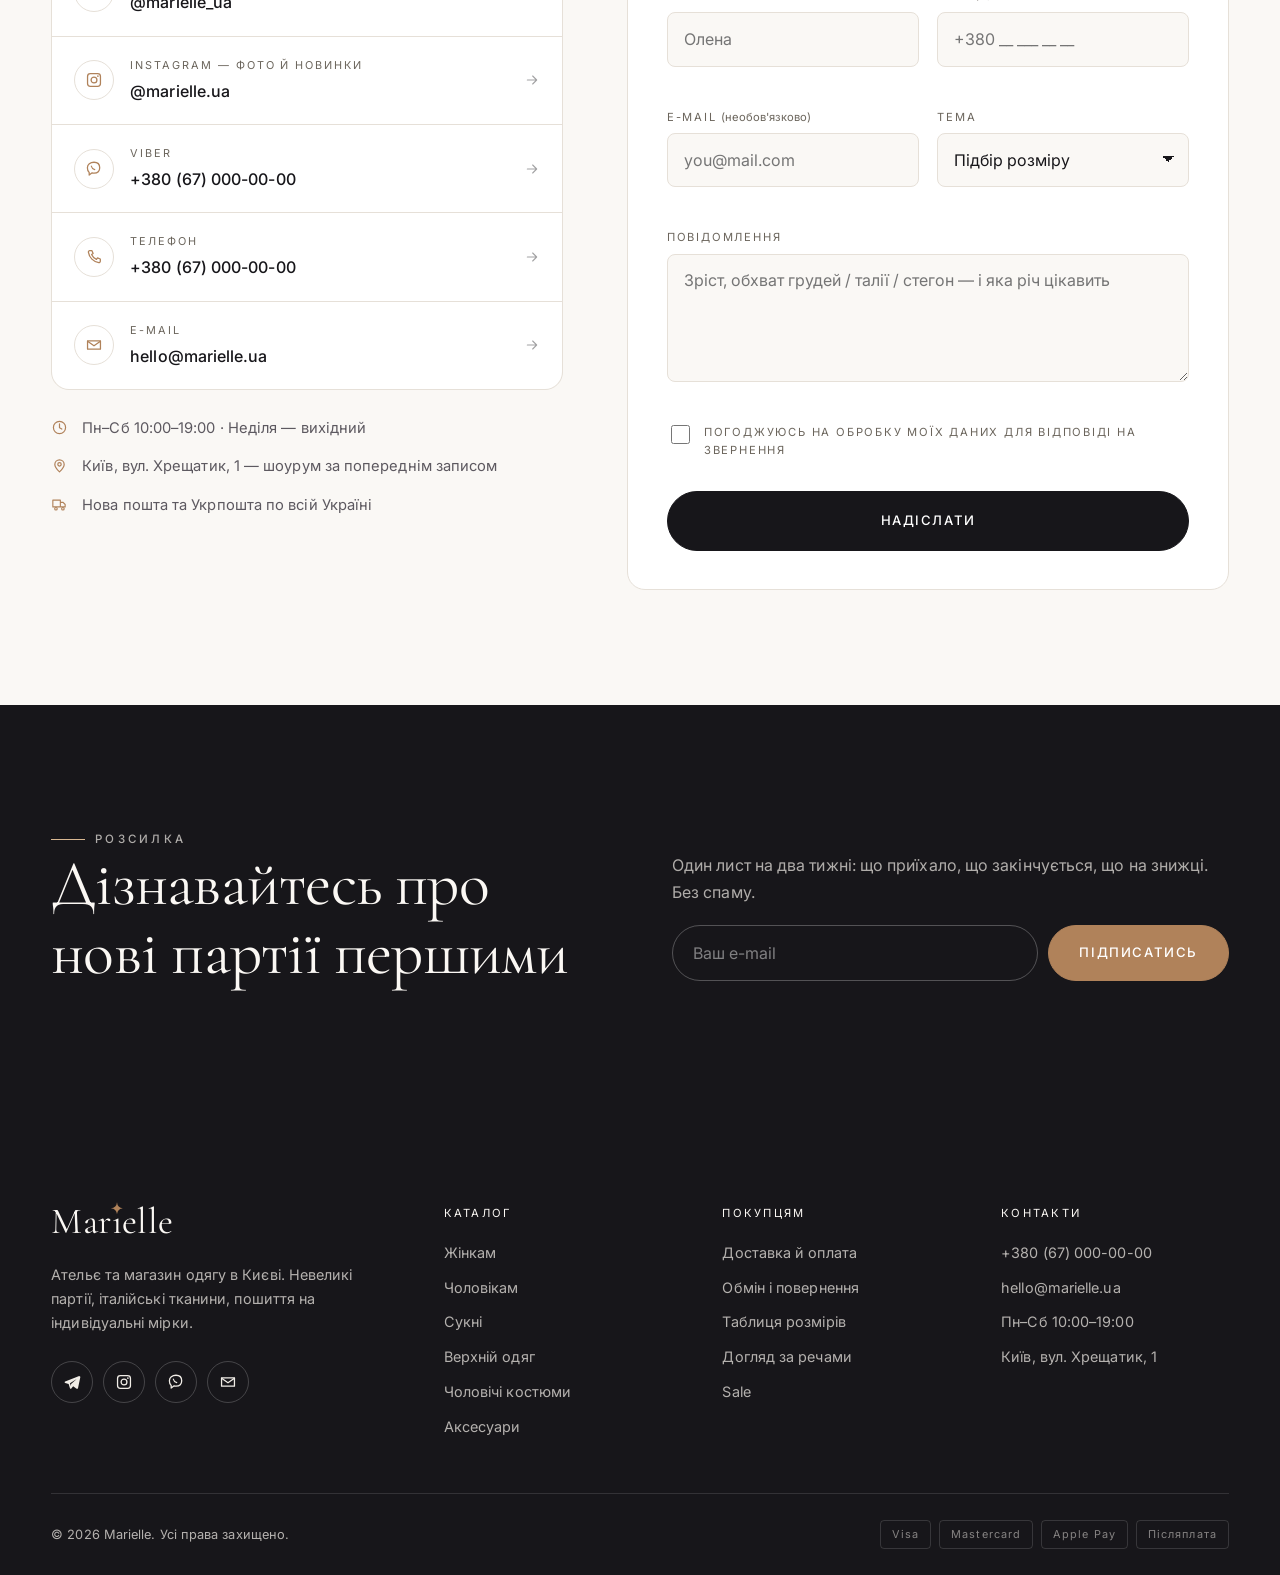
==== commit 52e11526: "Оформлення замовлення: один дотик замість трьох кроків Найслабше місце шляху покупця було в кінці: н" ====
--- a/index.html
+++ b/index.html
@@ -600,7 +600,11 @@
     <div class="drawer__row"><span>Разом</span><b data-cart-total>0 ₴</b></div>
     <div class="drawer__ship" data-cart-ship></div>
     <button class="btn btn--block" type="button" data-cart-order disabled>Оформити замовлення</button>
-    <p class="drawer__note">Замовлення скопіюється в буфер і відкриється Telegram — залишиться натиснути «Надіслати».</p>
+    <p class="drawer__note" data-cart-hint>Замовлення відкриється у вікні «Поділитися» — оберіть Telegram або Viber, текст уже буде всередині.</p>
+    <div class="drawer__sent" data-cart-sent hidden>
+      <p>Замовлення підготовлено. Ми відповімо протягом робочого дня.</p>
+      <button class="btn btn--ghost btn--sm btn--block" type="button" data-cart-clear>Очистити кошик</button>
+    </div>
   </div>
 </aside>
 
--- a/css/style.css
+++ b/css/style.css
@@ -97,6 +97,8 @@
 }
 
 body {
+  /* сірий прямокутник під пальцем на Android виглядає неохайно */
+  -webkit-tap-highlight-color: transparent;
   margin: 0;
   background: var(--bg);
   color: var(--text);
@@ -832,6 +834,12 @@
   background: var(--bg); border: 1px solid var(--border); border-radius: var(--r-m);
   font-size: .84rem; font-family: var(--ff-ui); resize: vertical;
 }
+/* Safari на iPhone сам наближає сторінку, коли фокус потрапляє в поле
+   з текстом дрібнішим за 16 px. Тому на дотикових екранах — рівно 16. */
+@media (hover: none) {
+  .form__ok textarea, .field input, .field textarea, .field select,
+  .search input, .sort, .news__form input { font-size: 16px; }
+}
 .form__send { display: flex; gap: 10px; flex-wrap: wrap; }
 
 /* ============================================================
@@ -902,6 +910,13 @@
 .drawer__row b { font-family: var(--ff-display); font-size: 1.6rem; font-weight: 400; }
 .drawer__ship { font-size: .8rem; color: var(--accent); }
 .drawer__note { font-size: .74rem; color: var(--text-3); text-align: center; }
+.drawer__sent {
+  display: grid; gap: 12px; padding: 16px;
+  border: 1px solid var(--accent); border-radius: var(--r-m);
+  background: color-mix(in srgb, var(--accent) 7%, transparent);
+  animation: pop .4s cubic-bezier(.2,.9,.3,1.2);
+}
+.drawer__sent p { font-size: .86rem; color: var(--text-2); }
 .drawer__empty { padding: 72px 16px; text-align: center; color: var(--text-3); display: grid; gap: 18px; justify-items: center; }
 .drawer__empty svg { width: 46px; height: 46px; opacity: .45; }
 
@@ -1031,6 +1046,10 @@
   border: 1px solid var(--border);
   display: grid; place-items: center; perspective: 1200px;
   cursor: grab;
+  /* пальцем: по вертикалі сторінка гортається, по горизонталі
+     річ обертається — без цього браузер з'їдав би обидва жести */
+  touch-action: pan-y;
+  -webkit-user-select: none; user-select: none;
 }
 .pdp__stage:active { cursor: grabbing; }
 .pdp__stage .art { width: 74%; transition: transform var(--t); transform-style: preserve-3d; }
@@ -1102,7 +1121,38 @@
 .sizetable__wrap { overflow-x: auto; }
 
 /* ============================================================
-   23. АДАПТИВ
+   23. БЕЗПЕЧНІ ЗОНИ (виріз, «чубчик», смуга жестів)
+   У нас viewport-fit=cover, тому вміст може заповзти під виріз
+   камери згори і під смугу жестів знизу. Вирівнюємо все, що
+   притиснуте до країв екрана.
+   ============================================================ */
+@supports (padding: env(safe-area-inset-top)) {
+  html { scroll-padding-top: calc(var(--hdr) + 16px + env(safe-area-inset-top)); }
+
+  .wrap {
+    padding-left:  max(var(--gut), env(safe-area-inset-left));
+    padding-right: max(var(--gut), env(safe-area-inset-right));
+  }
+
+  .header      { padding-top: env(safe-area-inset-top); }
+  .hero        { padding-top: calc(var(--hdr) + env(safe-area-inset-top)); }
+  .page-head   { padding-top: calc(var(--hdr) + env(safe-area-inset-top) + clamp(40px, 6vw, 88px)); }
+  .mnav__top   { margin-top: env(safe-area-inset-top); }
+  .mnav__body  { padding-bottom: calc(48px + env(safe-area-inset-bottom)); }
+
+  .drawer__top  { padding-top: calc(22px + env(safe-area-inset-top)); }
+  .drawer__foot { padding-bottom: calc(22px + env(safe-area-inset-bottom)); }
+  .drawer       { padding-right: env(safe-area-inset-right); }
+
+  .filters { padding-top: calc(24px + env(safe-area-inset-top)); padding-left: max(24px, env(safe-area-inset-left)); }
+
+  .toast     { bottom: calc(16px + env(safe-area-inset-bottom)); }
+  .foot__bot { padding-bottom: calc(26px + env(safe-area-inset-bottom)); }
+  .skip-link:focus { top: calc(16px + env(safe-area-inset-top)); }
+}
+
+/* ============================================================
+   24. АДАПТИВ
    ============================================================ */
 
 /* великі ноутбуки */
@@ -1142,6 +1192,21 @@
   }
   .filters.is-open { transform: none; }
   .filters__close { display: inline-grid !important; }
+  /* «Показати» липне до низу панелі, щоб вийти з фільтрів
+     можна було одним рухом великого пальця */
+  .filters__apply {
+    display: flex !important;
+    position: sticky; bottom: 0; z-index: 2; margin-top: 4px;
+  }
+  .filters::after { content: ''; display: block; height: env(safe-area-inset-bottom, 0px); }
+}
+
+/* планшет у книжковій орієнтації: три колонки тут уже тиснуть,
+   дві дають картці нормальний розмір */
+@media (max-width: 900px) {
+  .grid, .grid--3 { grid-template-columns: repeat(2, 1fr); }
+  .look__stage { height: clamp(360px, 58vw, 520px); }
+  .about__art { max-width: 380px; }
 }
 
 /* телефон */
@@ -1199,7 +1264,7 @@
 }
 
 /* ============================================================
-   24. ТЕЛЕВІЗОР — велика дистанція перегляду
+   25. ТЕЛЕВІЗОР — велика дистанція перегляду
    ============================================================ */
 @media (min-width: 1700px) {
   :root { --wrap: 1560px; }
@@ -1215,7 +1280,10 @@
 body.tv-mode .card__title { font-size: 1.6rem; }
 body.tv-mode .icon-btn { width: 54px; height: 54px; }
 body.tv-mode .icon-btn svg { width: 24px; height: 24px; }
-/* на ТВ фокус має бути помітним з дивана */
+/* На ТВ фокус має бути помітним з дивана. Тут навмисно :focus,
+   а не тільки :focus-visible — миші на телевізорі немає, тому
+   зайвих рамок від кліків не буде, а загубити фокус не можна. */
+body.tv-mode :focus,
 body.tv-mode :focus-visible {
   outline: 4px solid var(--accent); outline-offset: 5px;
   box-shadow: 0 0 0 10px color-mix(in srgb, var(--accent) 22%, transparent);
@@ -1232,7 +1300,7 @@
 }
 
 /* ============================================================
-   25. ДРУК
+   26. ДРУК
    ============================================================ */
 @media print {
   .header, .mnav, .drawer, .overlay, .toast, .hero__canvas, .hero__stage,
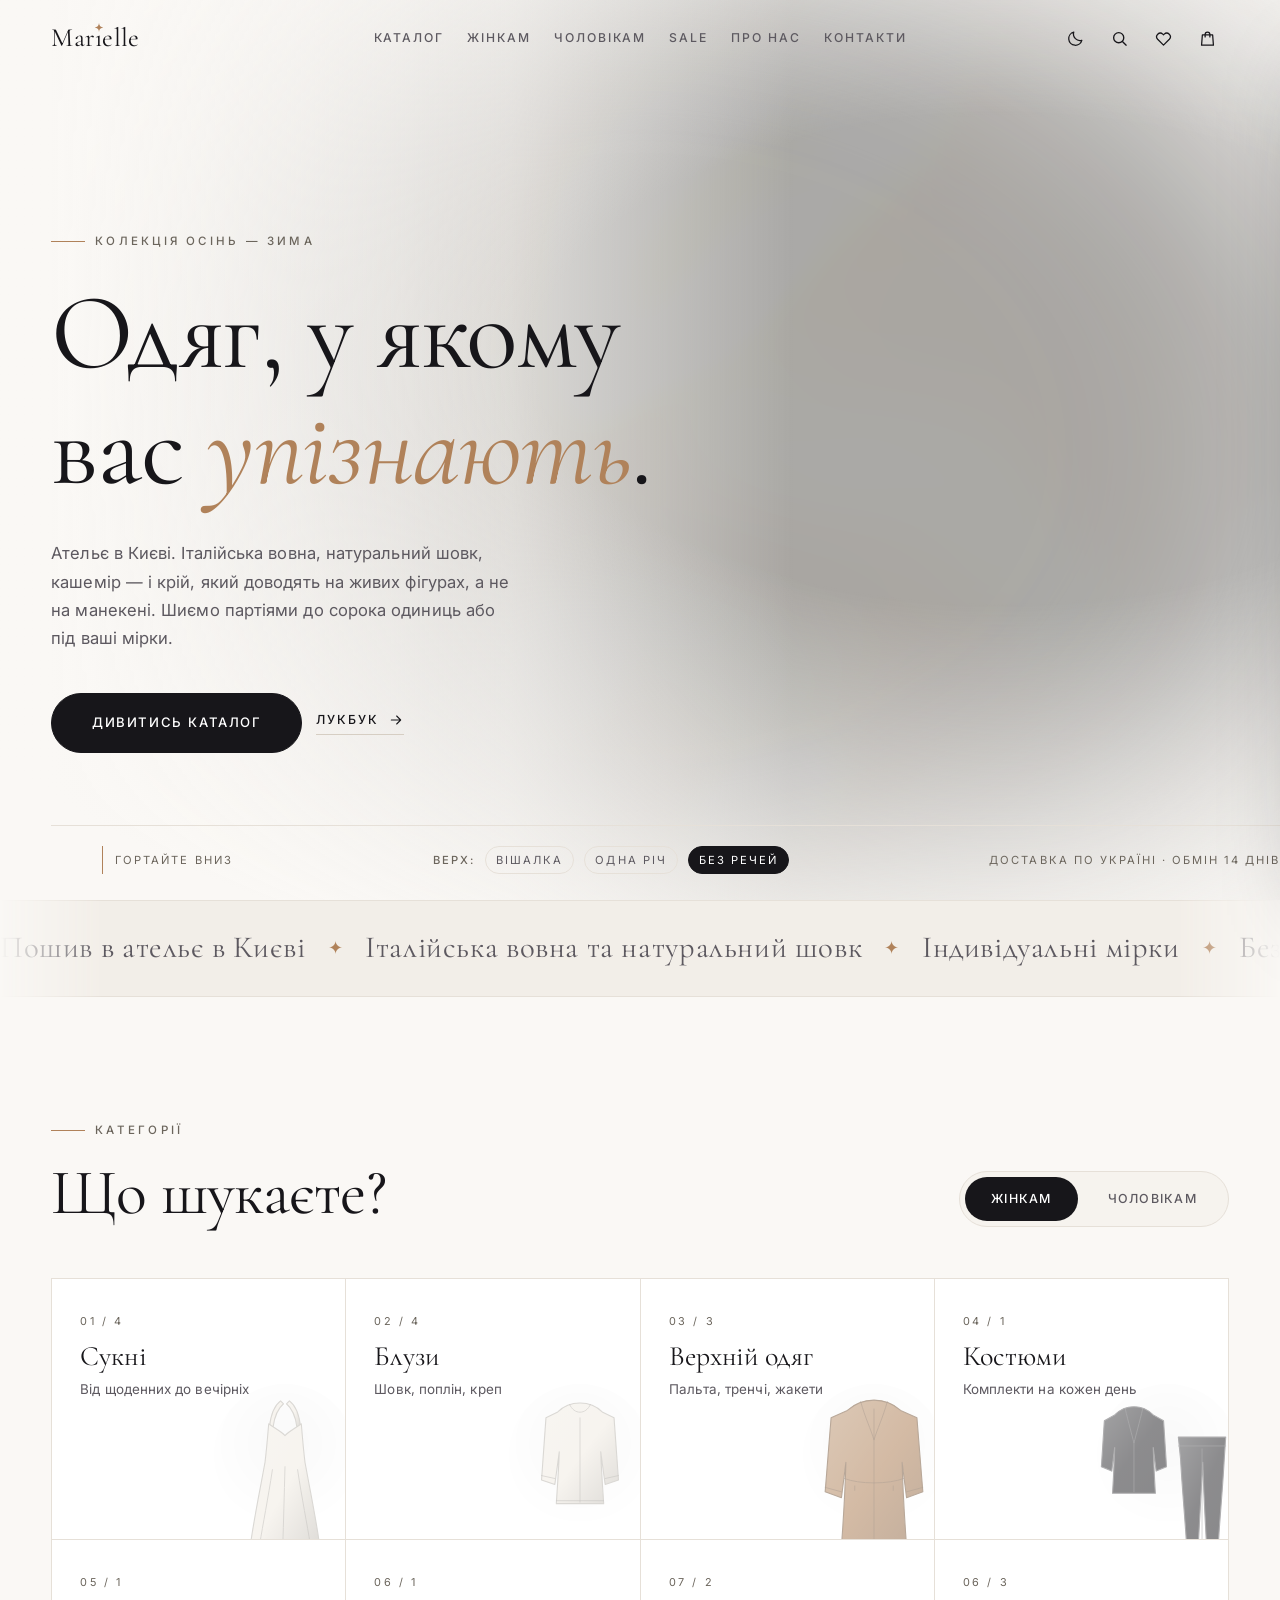
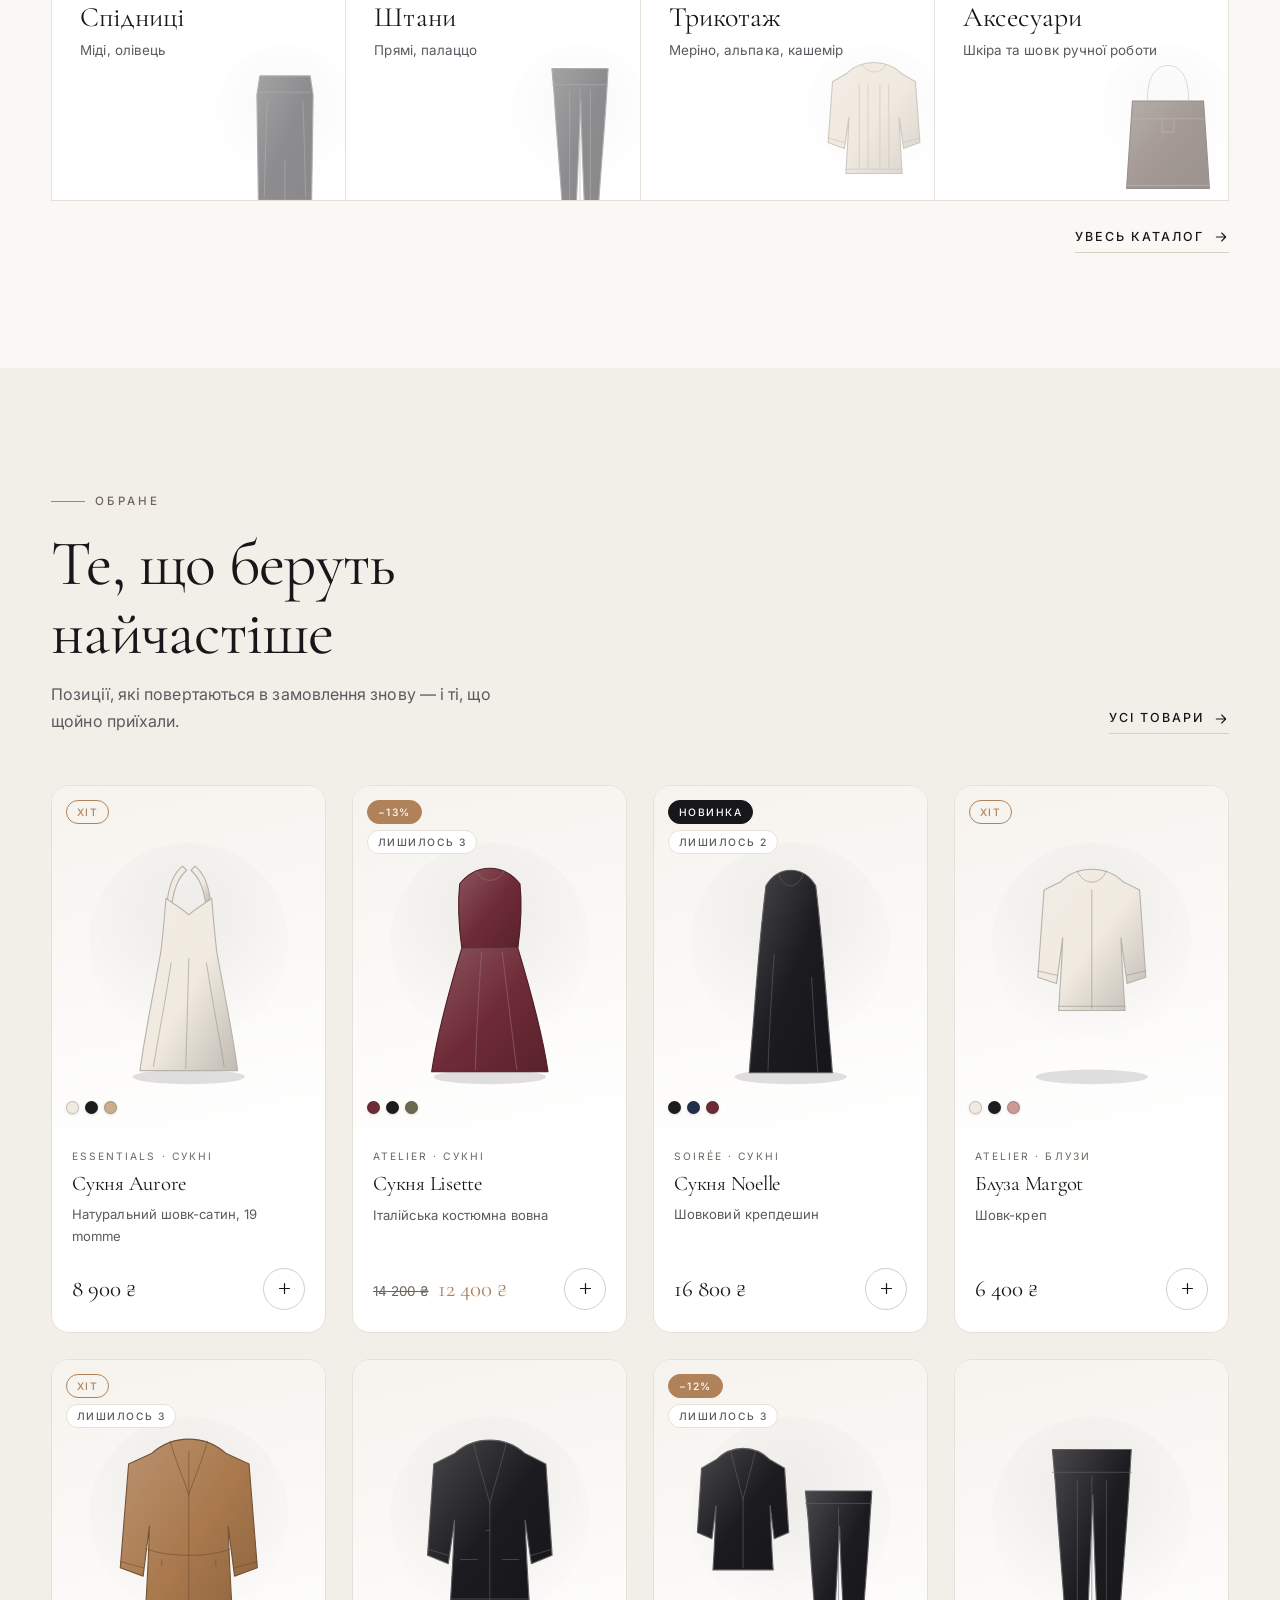
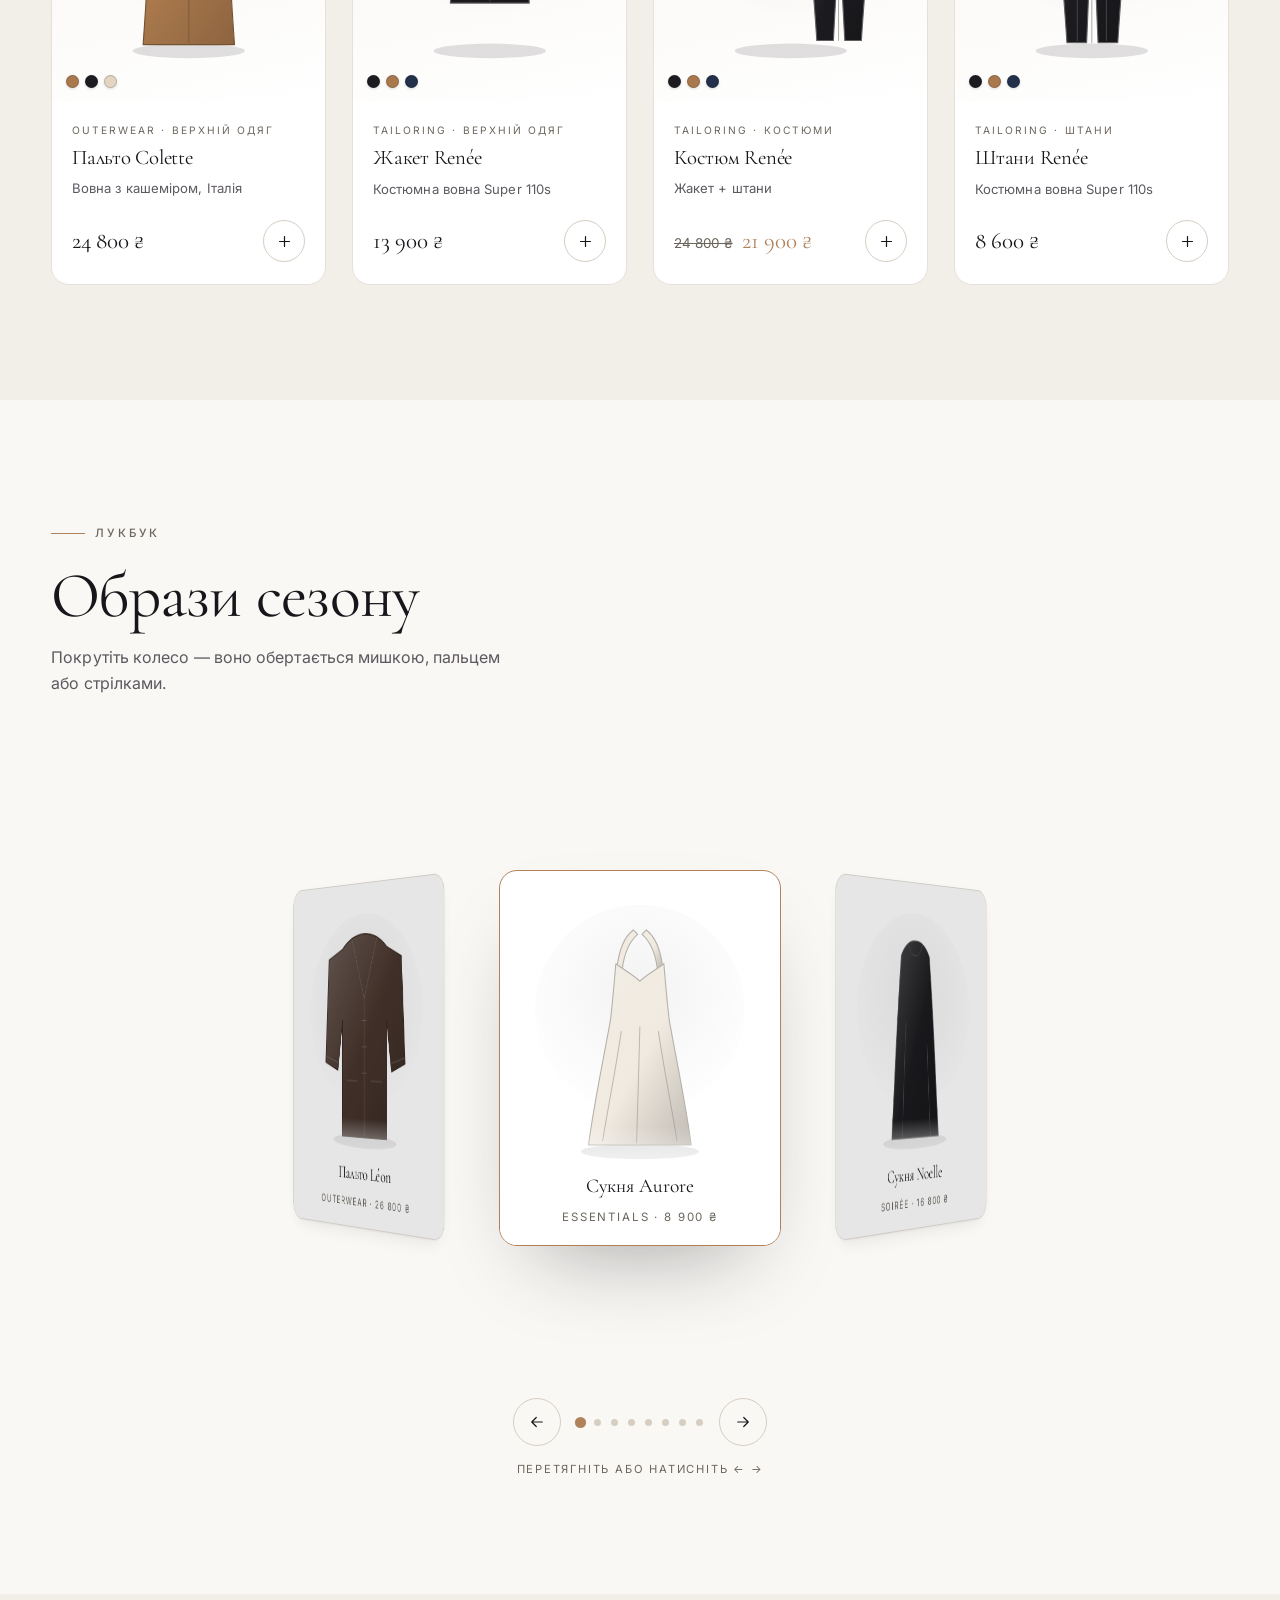
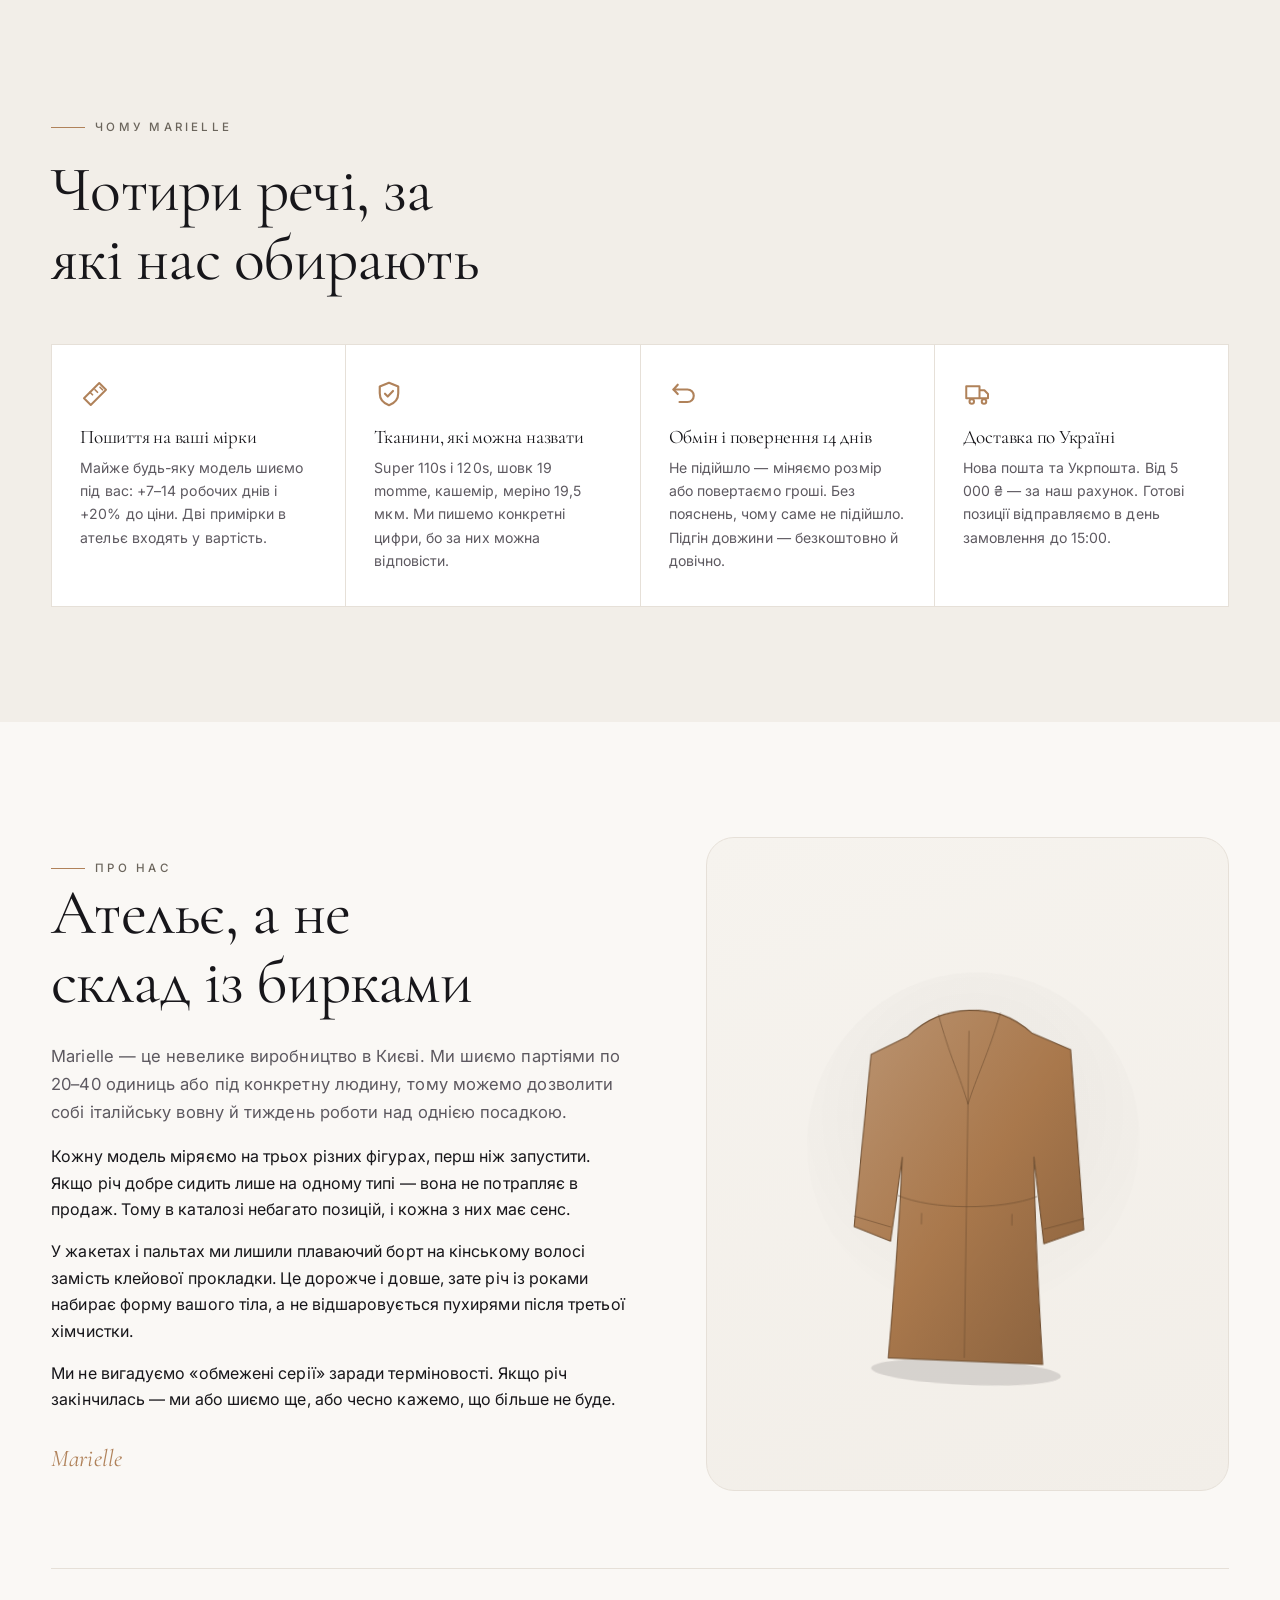
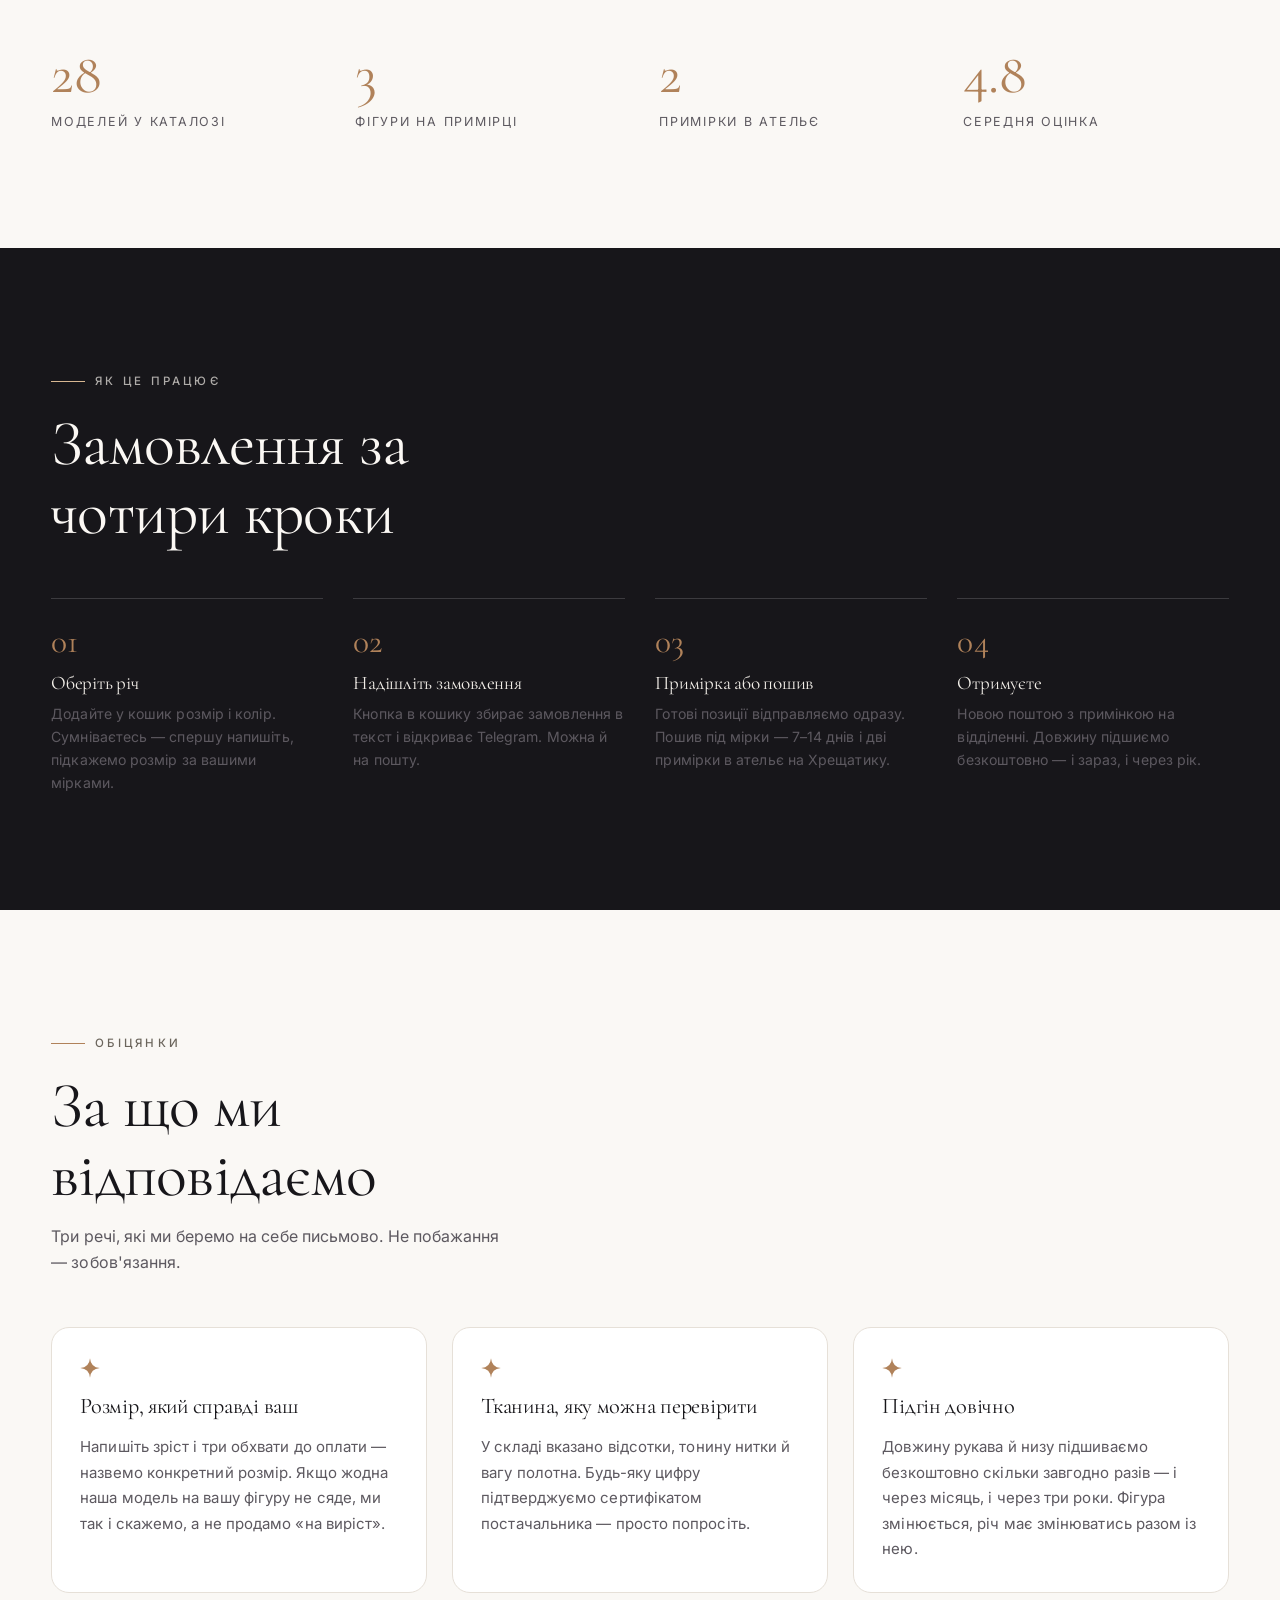
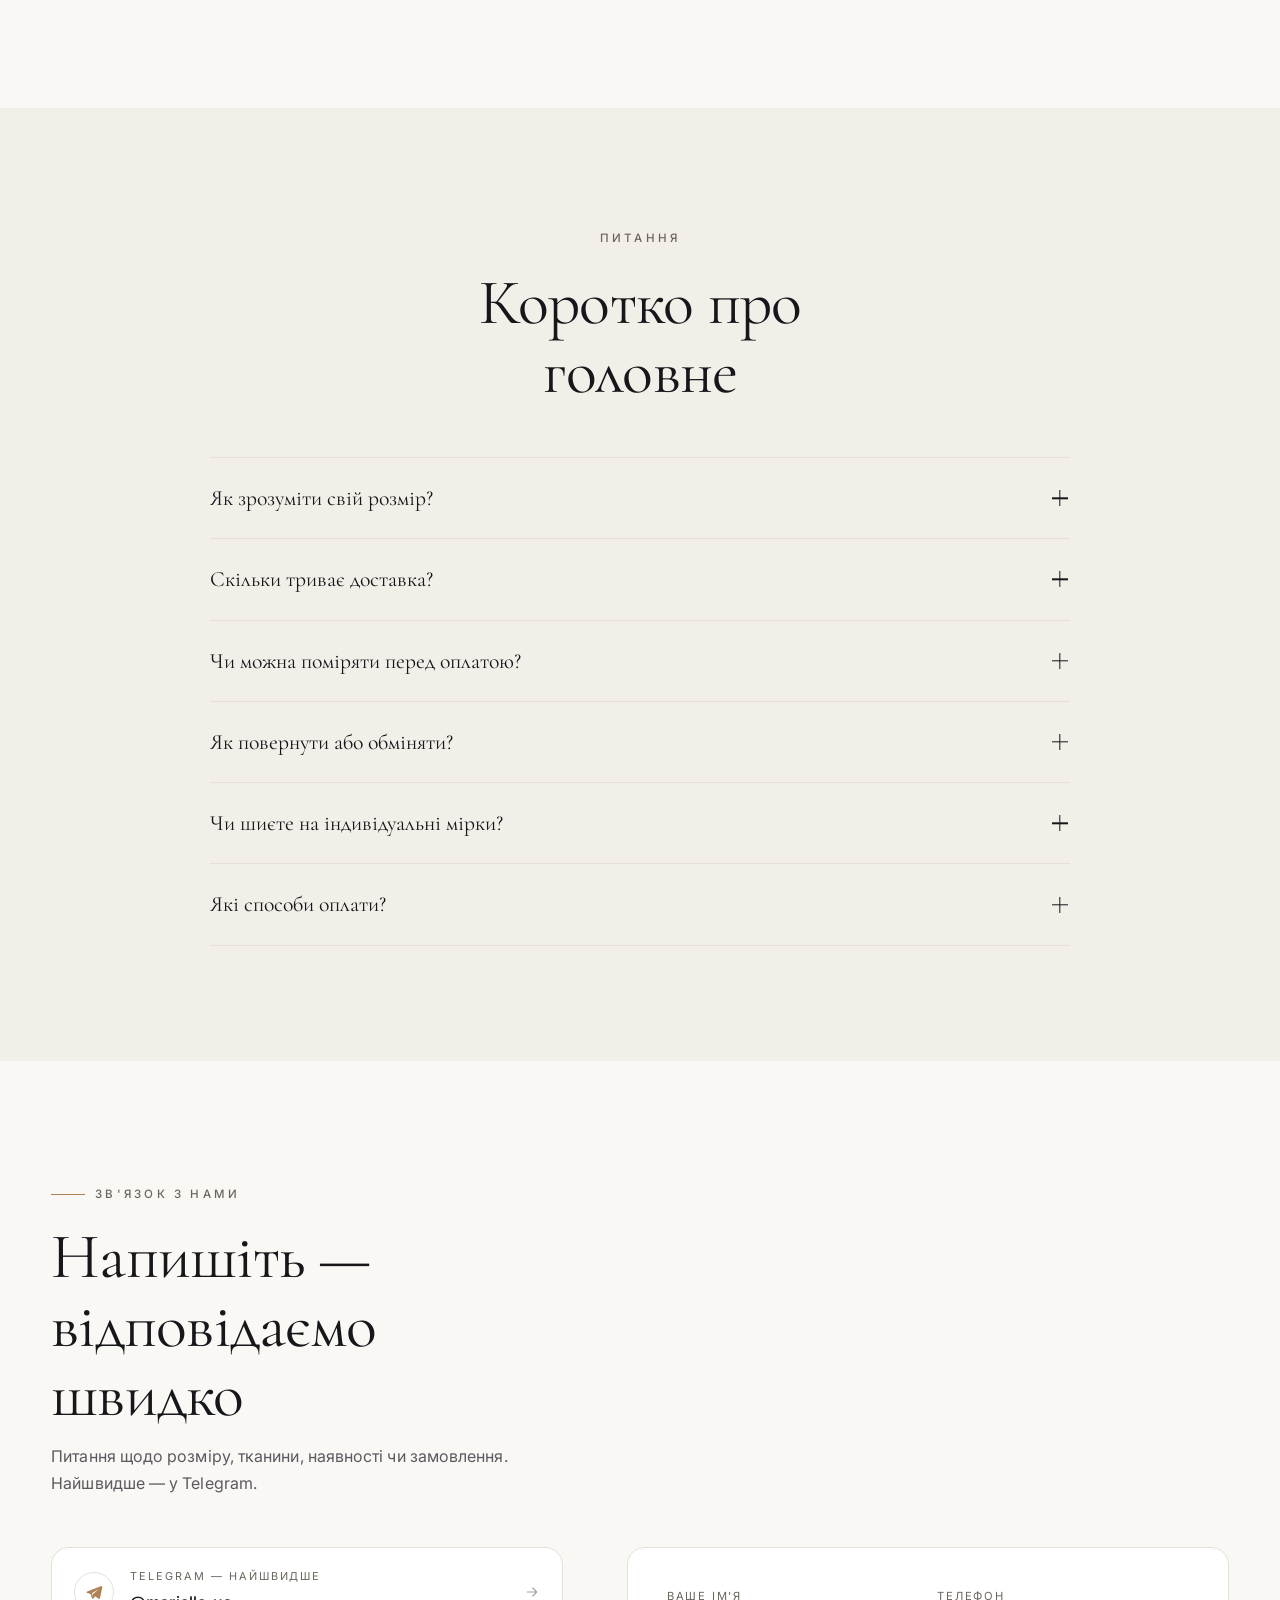
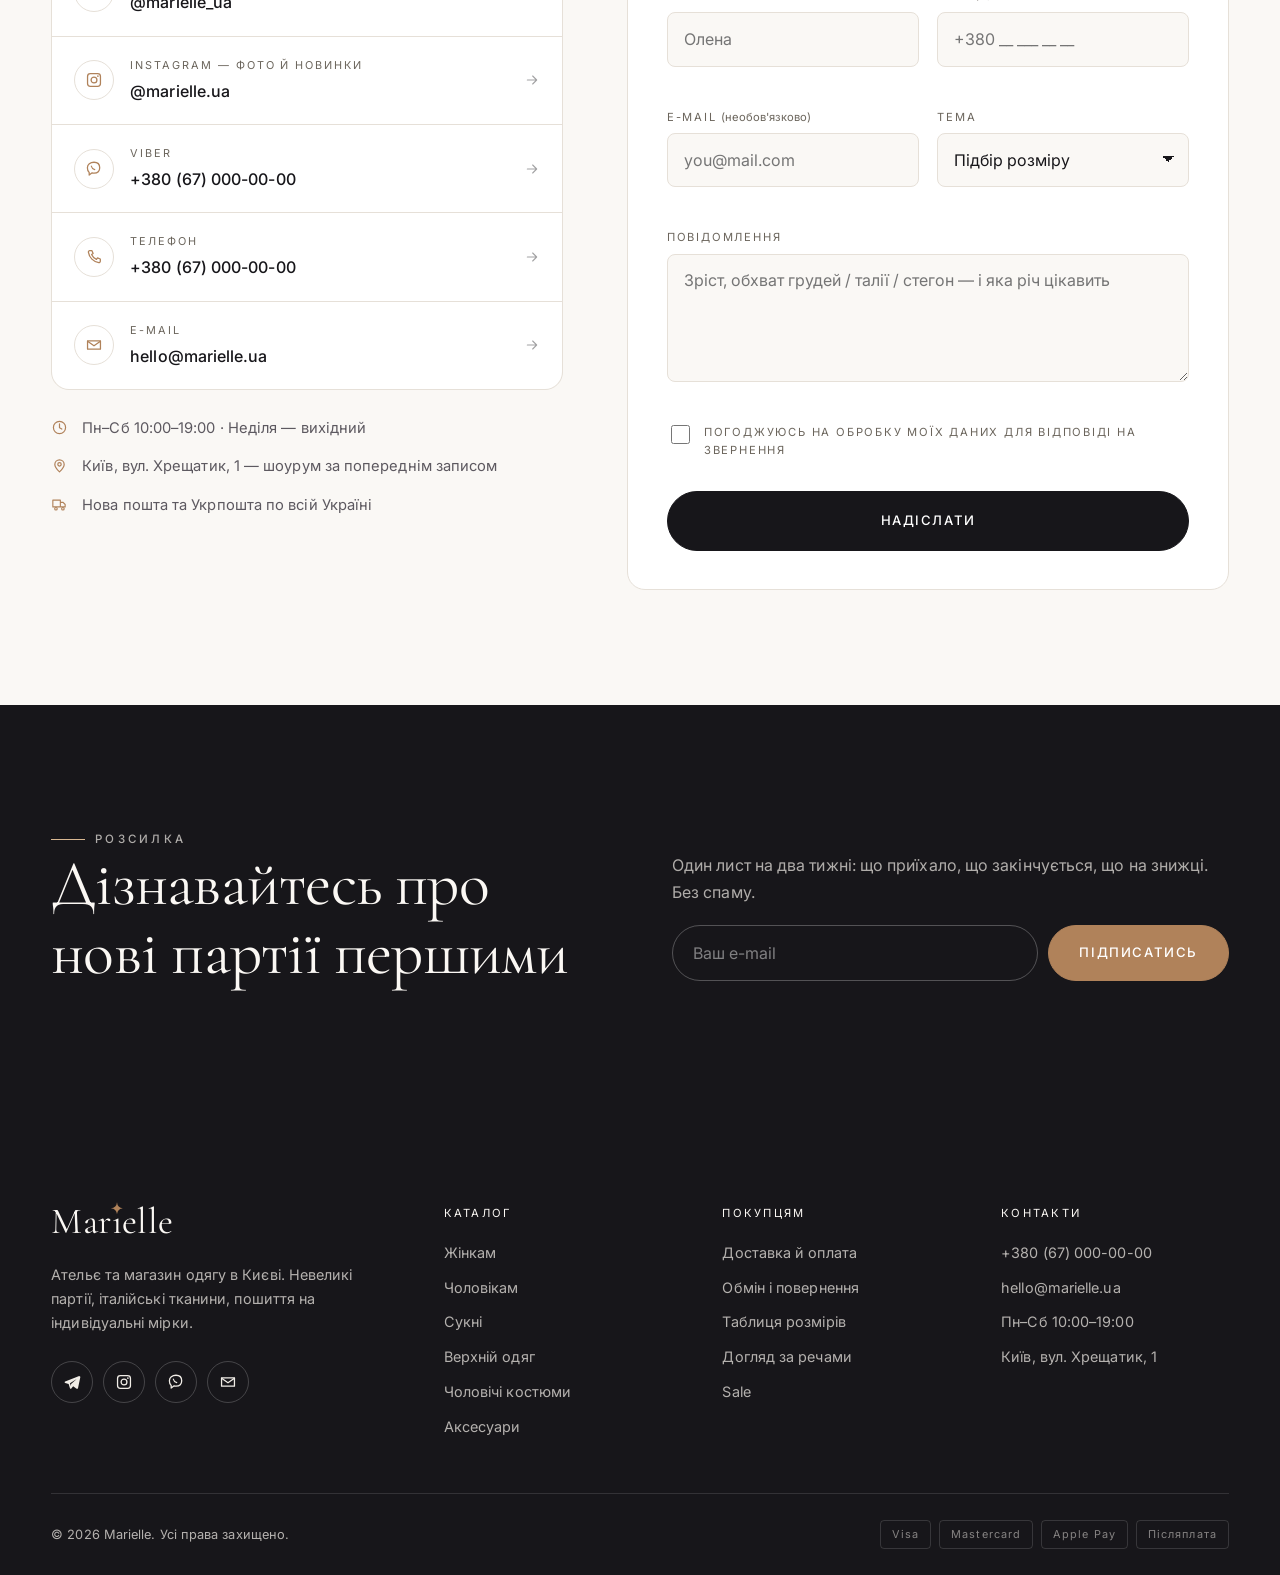
==== commit bc700ec4: "Перевірка каталогу: пояснює помилки в data.js людською мовою Найбільший ризик на передачі — власник " ====
--- a/index.html
+++ b/index.html
@@ -610,6 +610,7 @@
 
 <script src="js/data.js"></script>
 <script src="js/art.js"></script>
+<script src="js/check.js"></script>
 <script src="js/app.js"></script>
 <script src="js/silk.js"></script>
 <script>
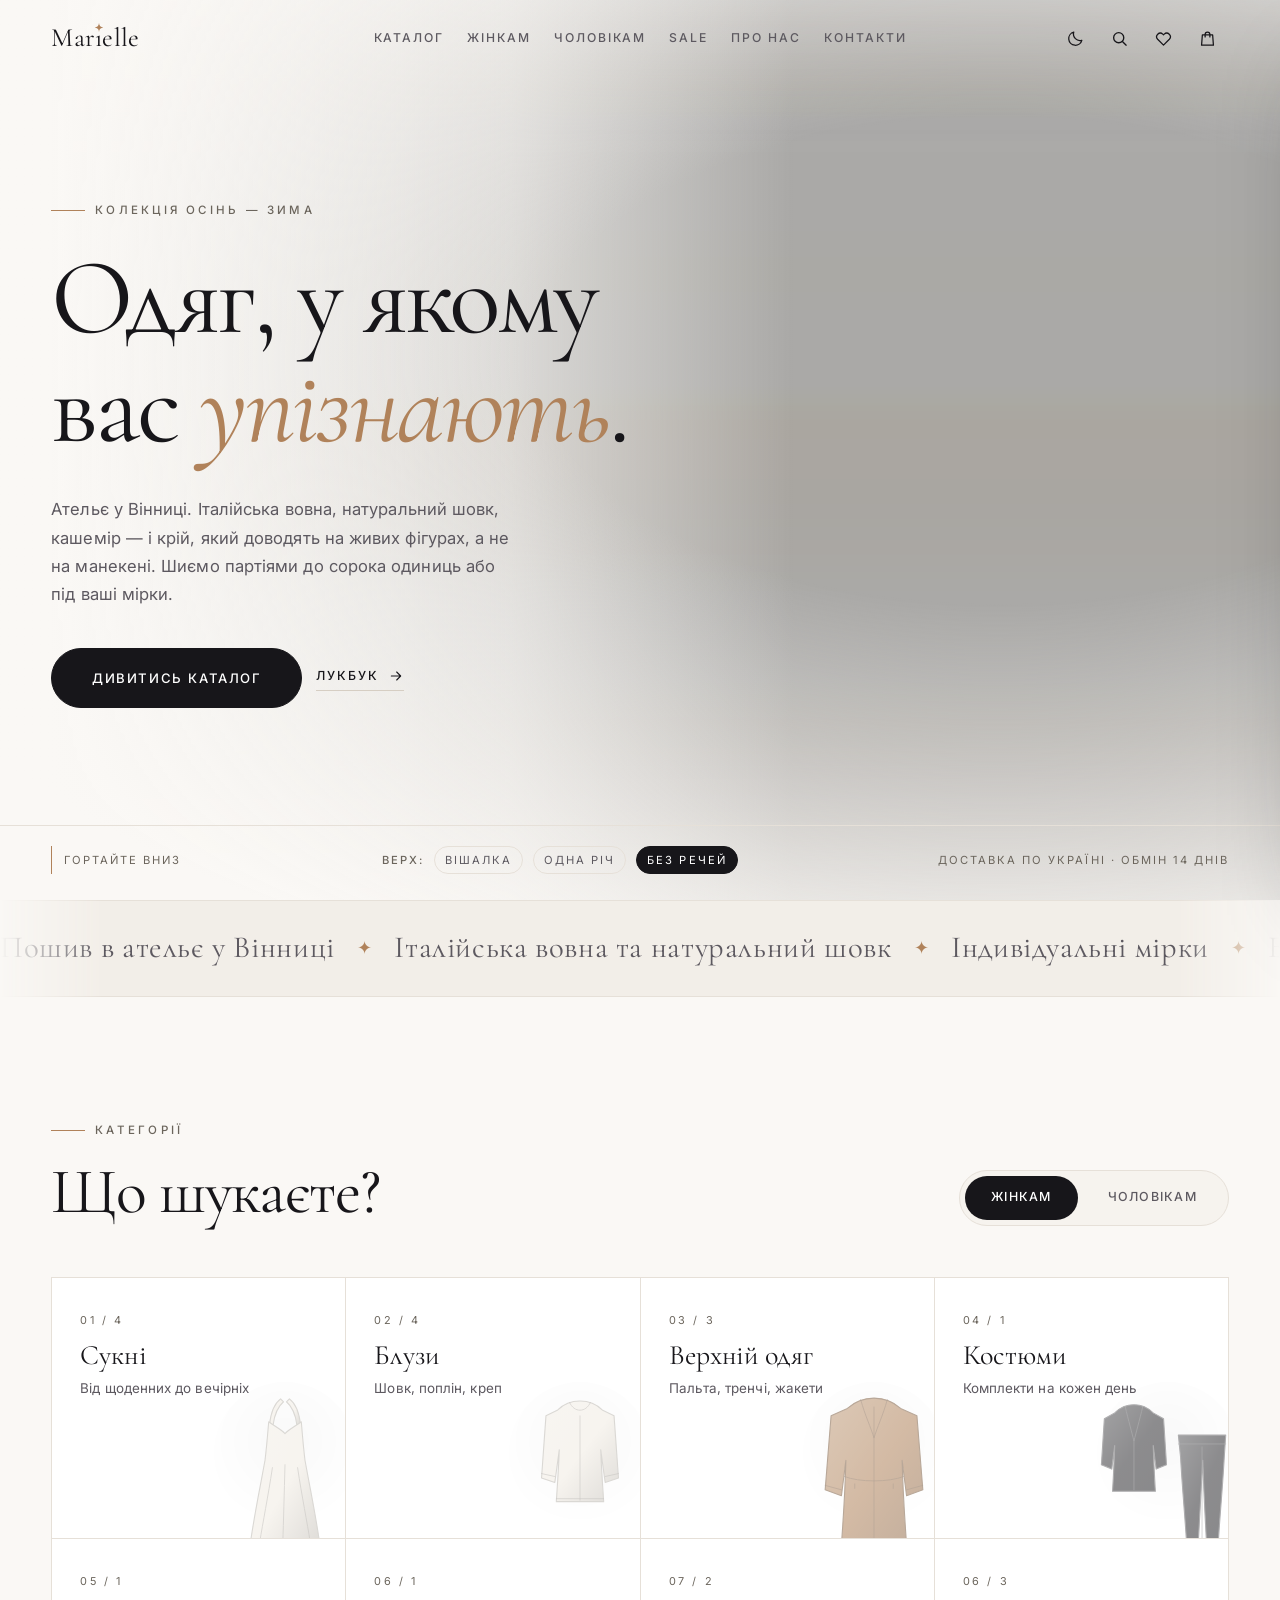
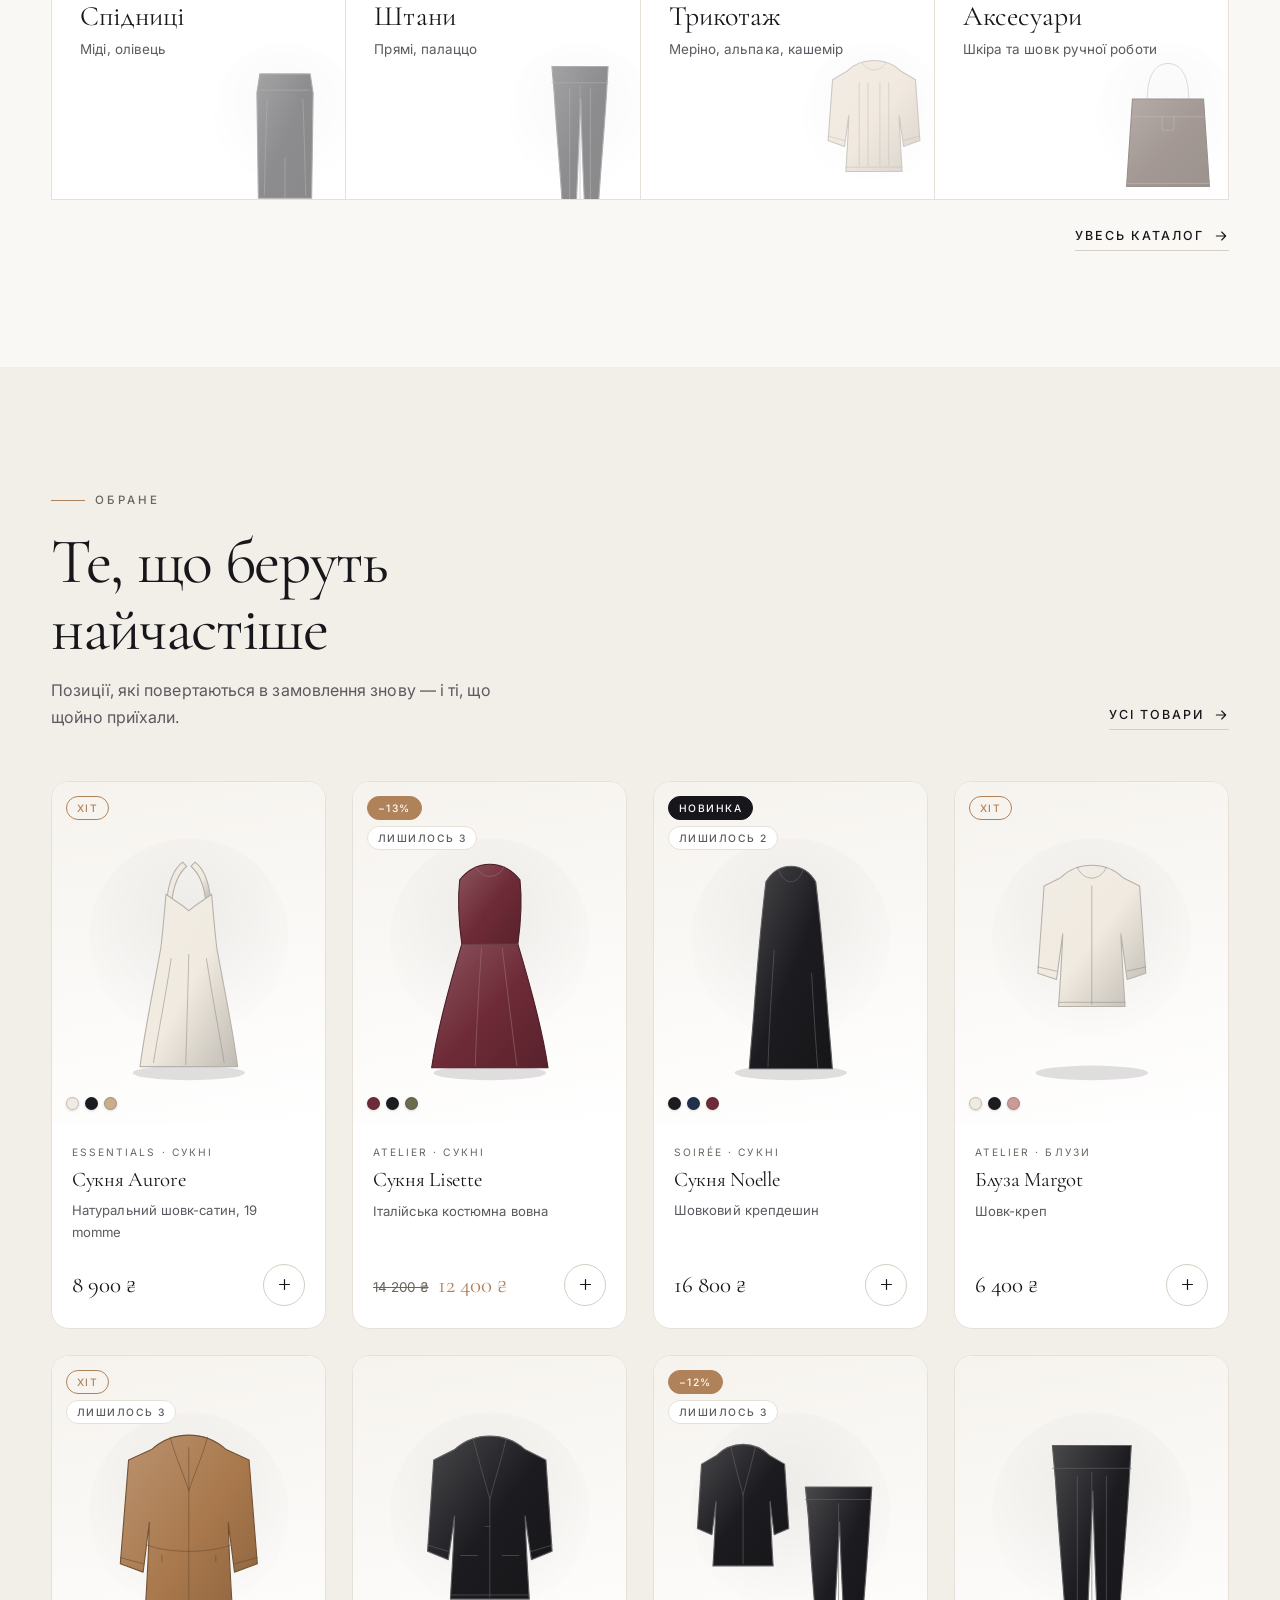
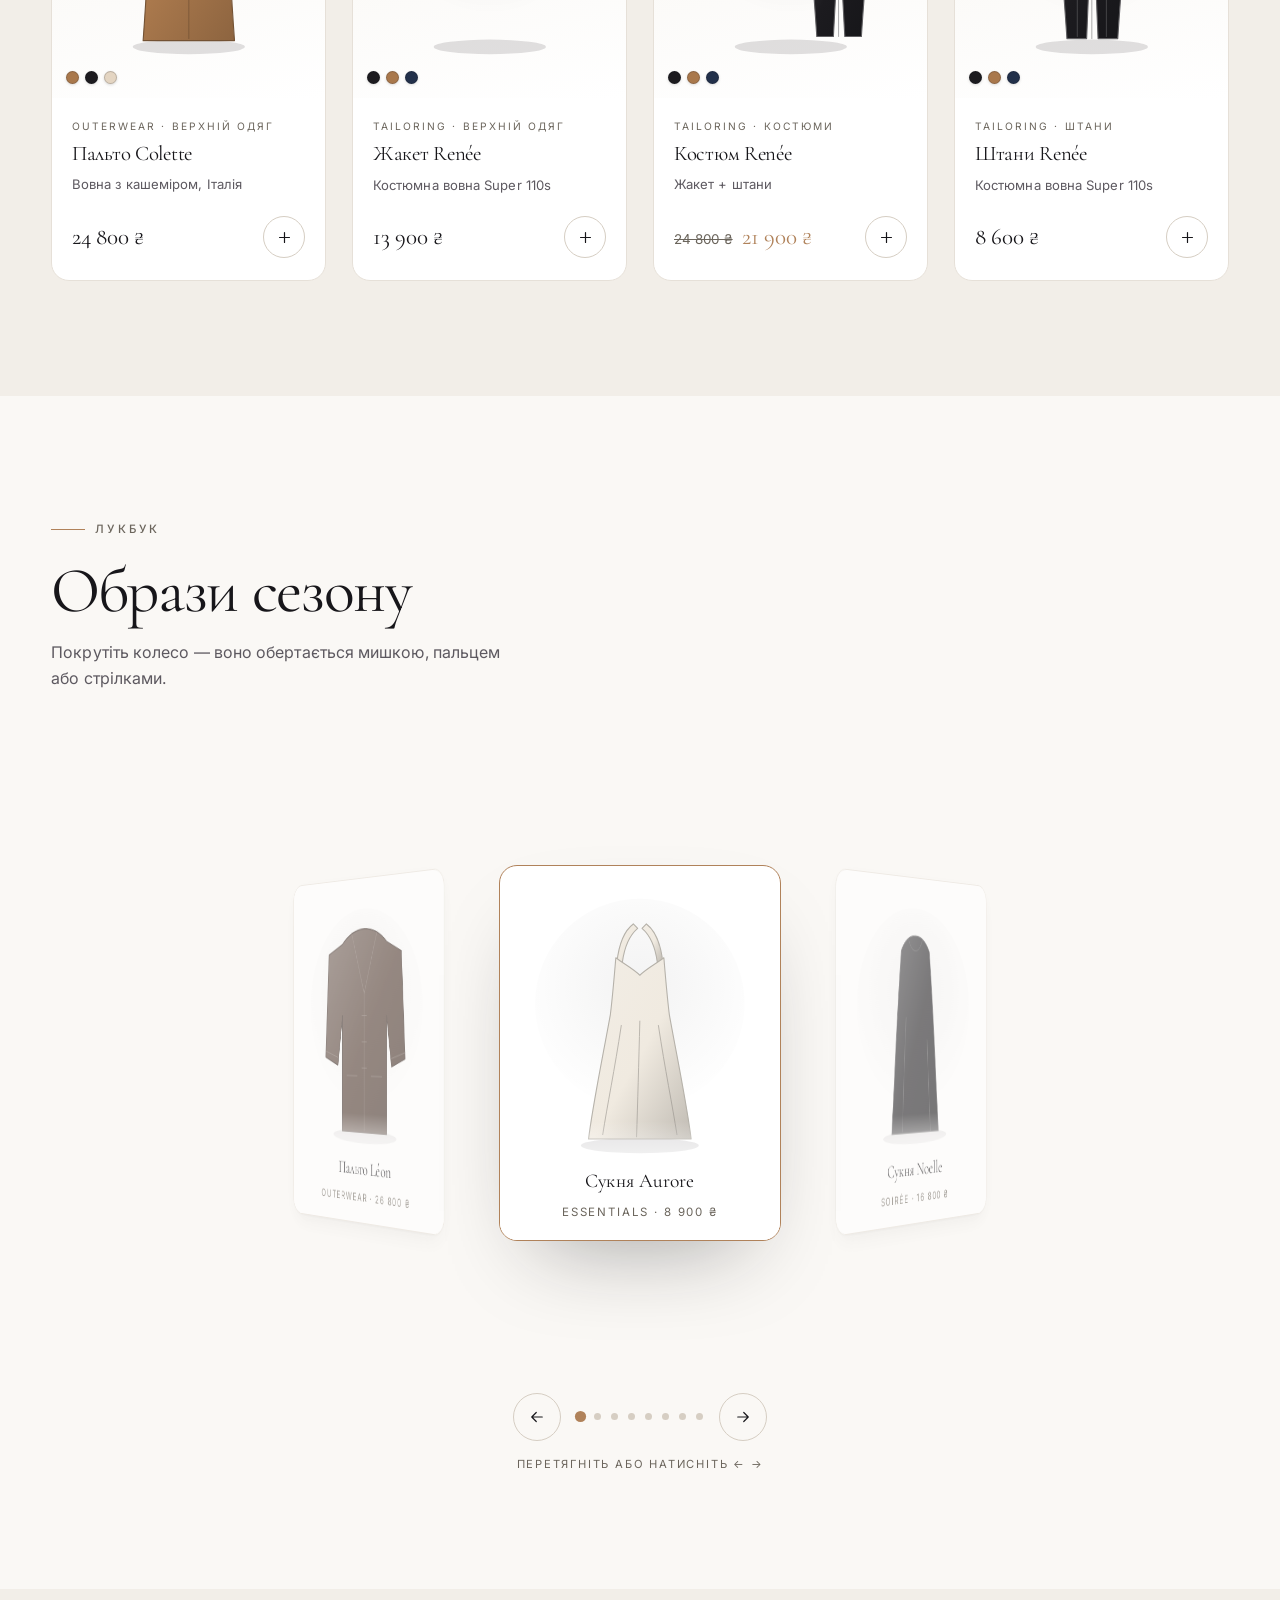
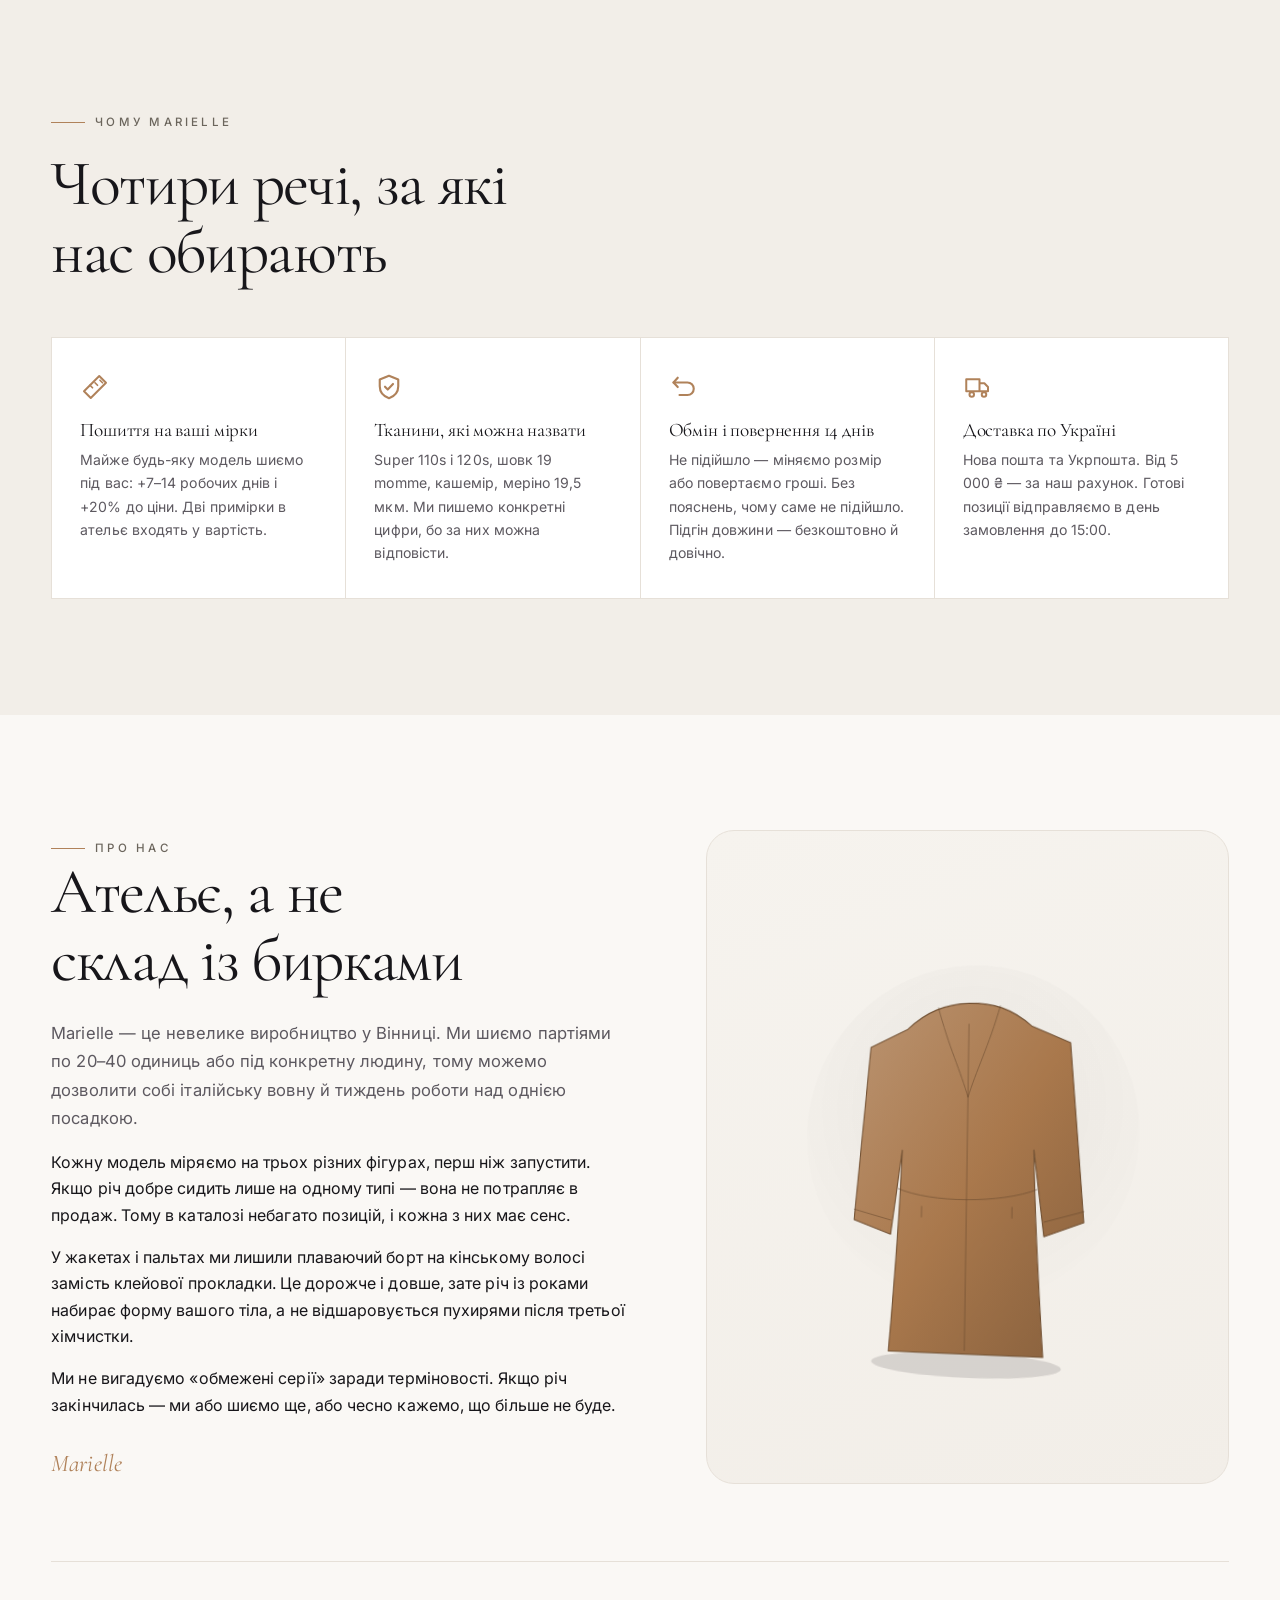
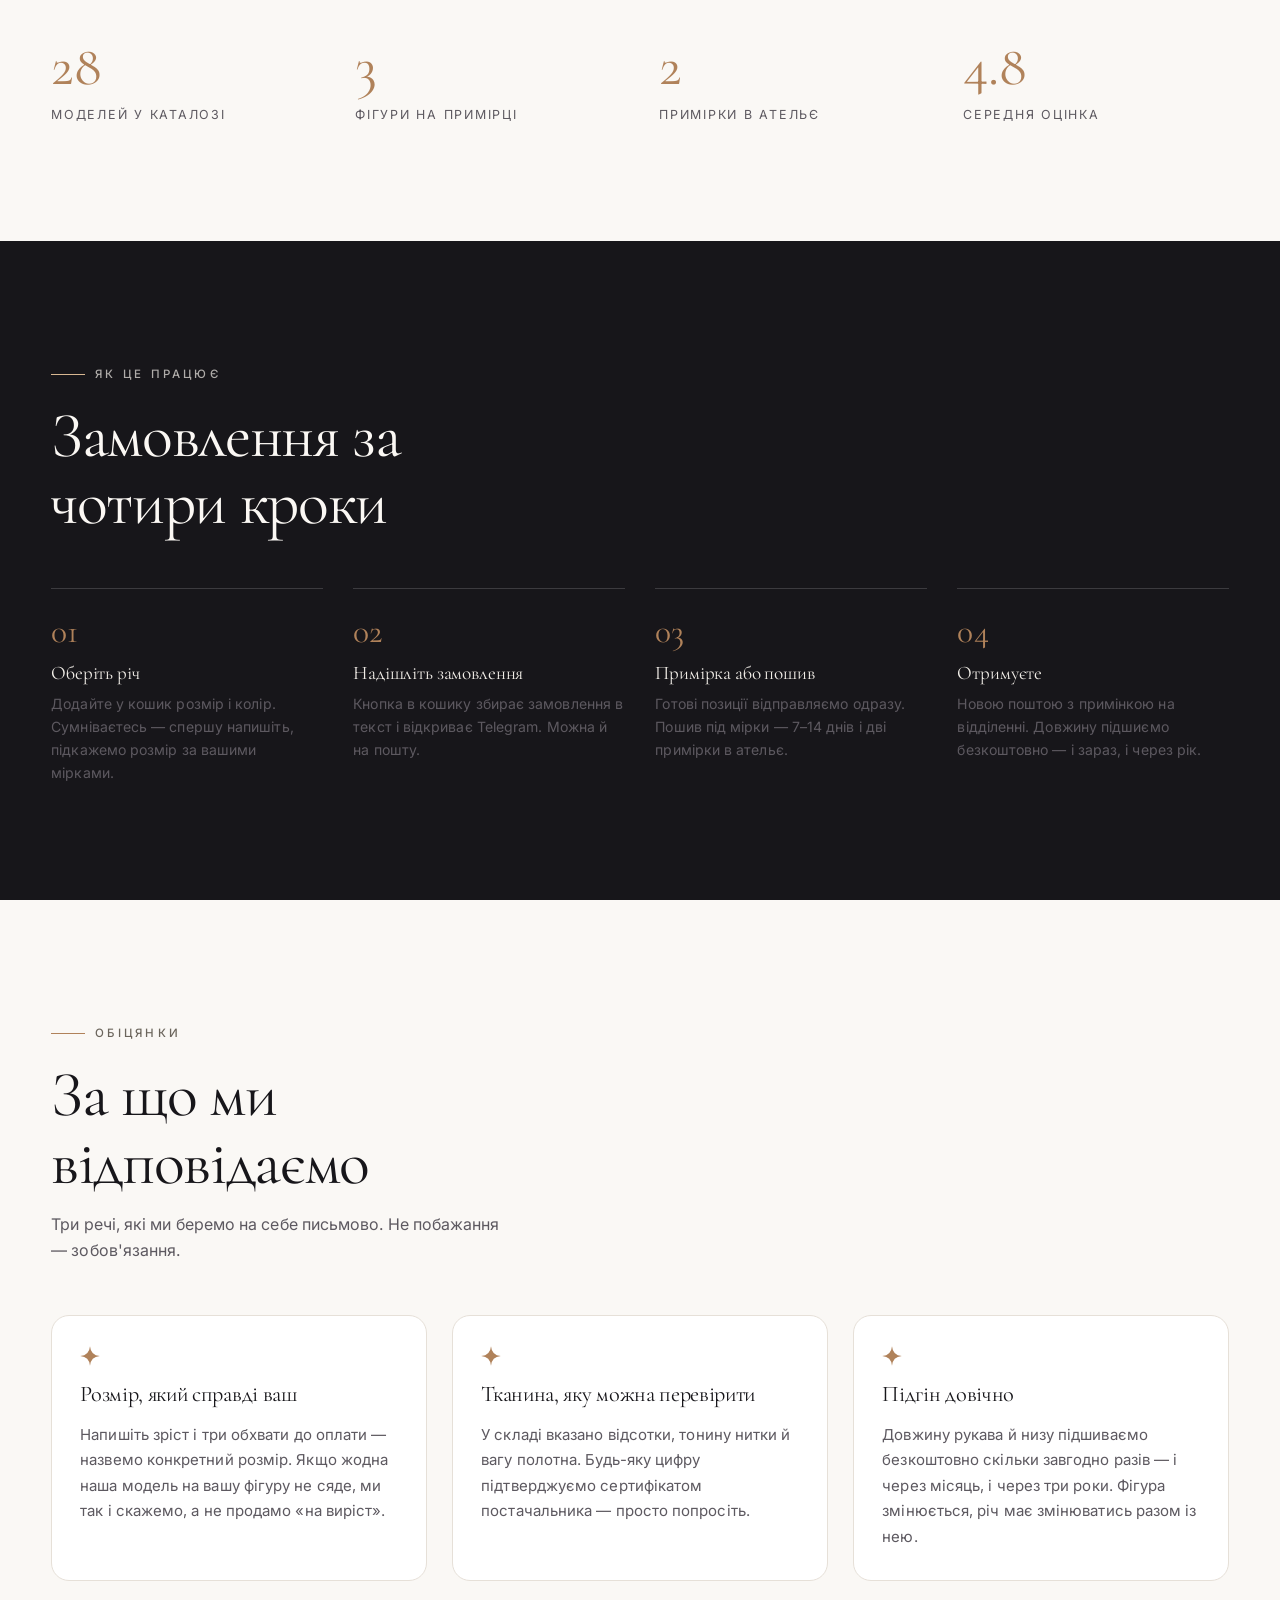
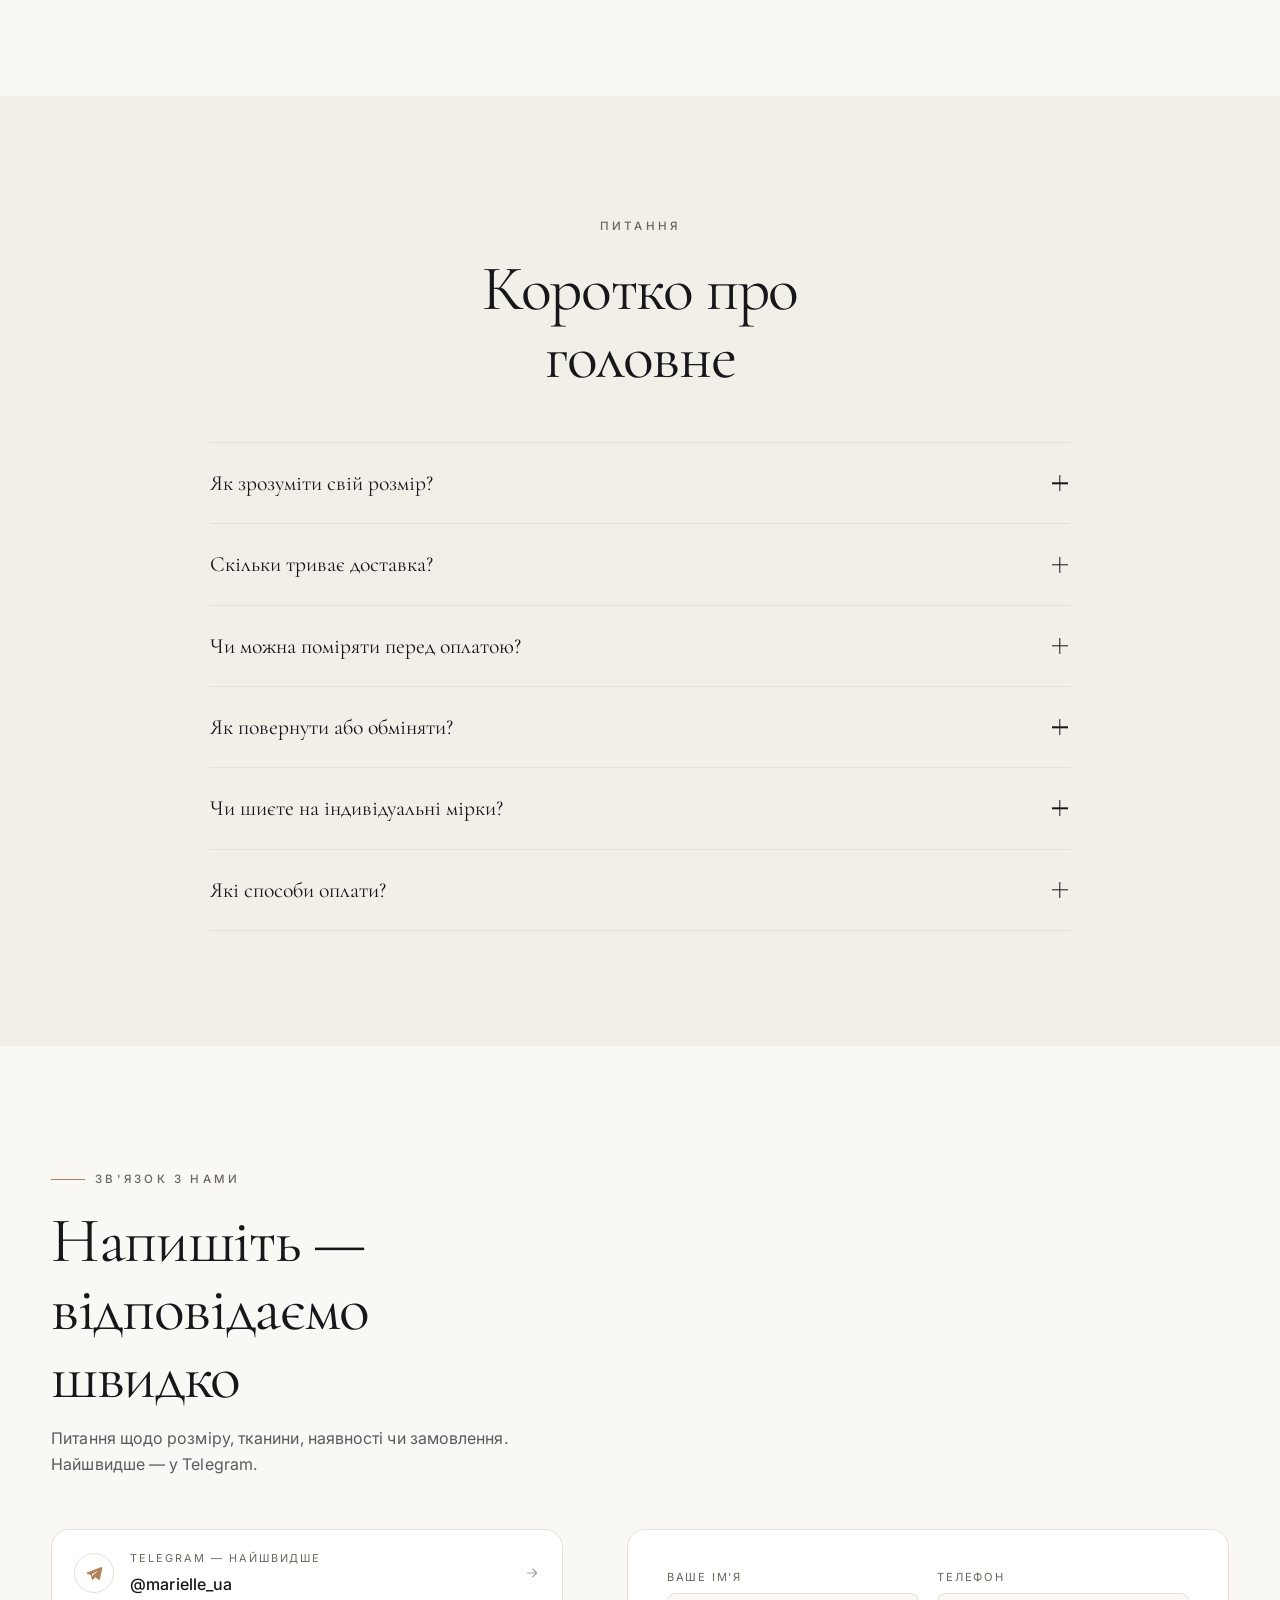
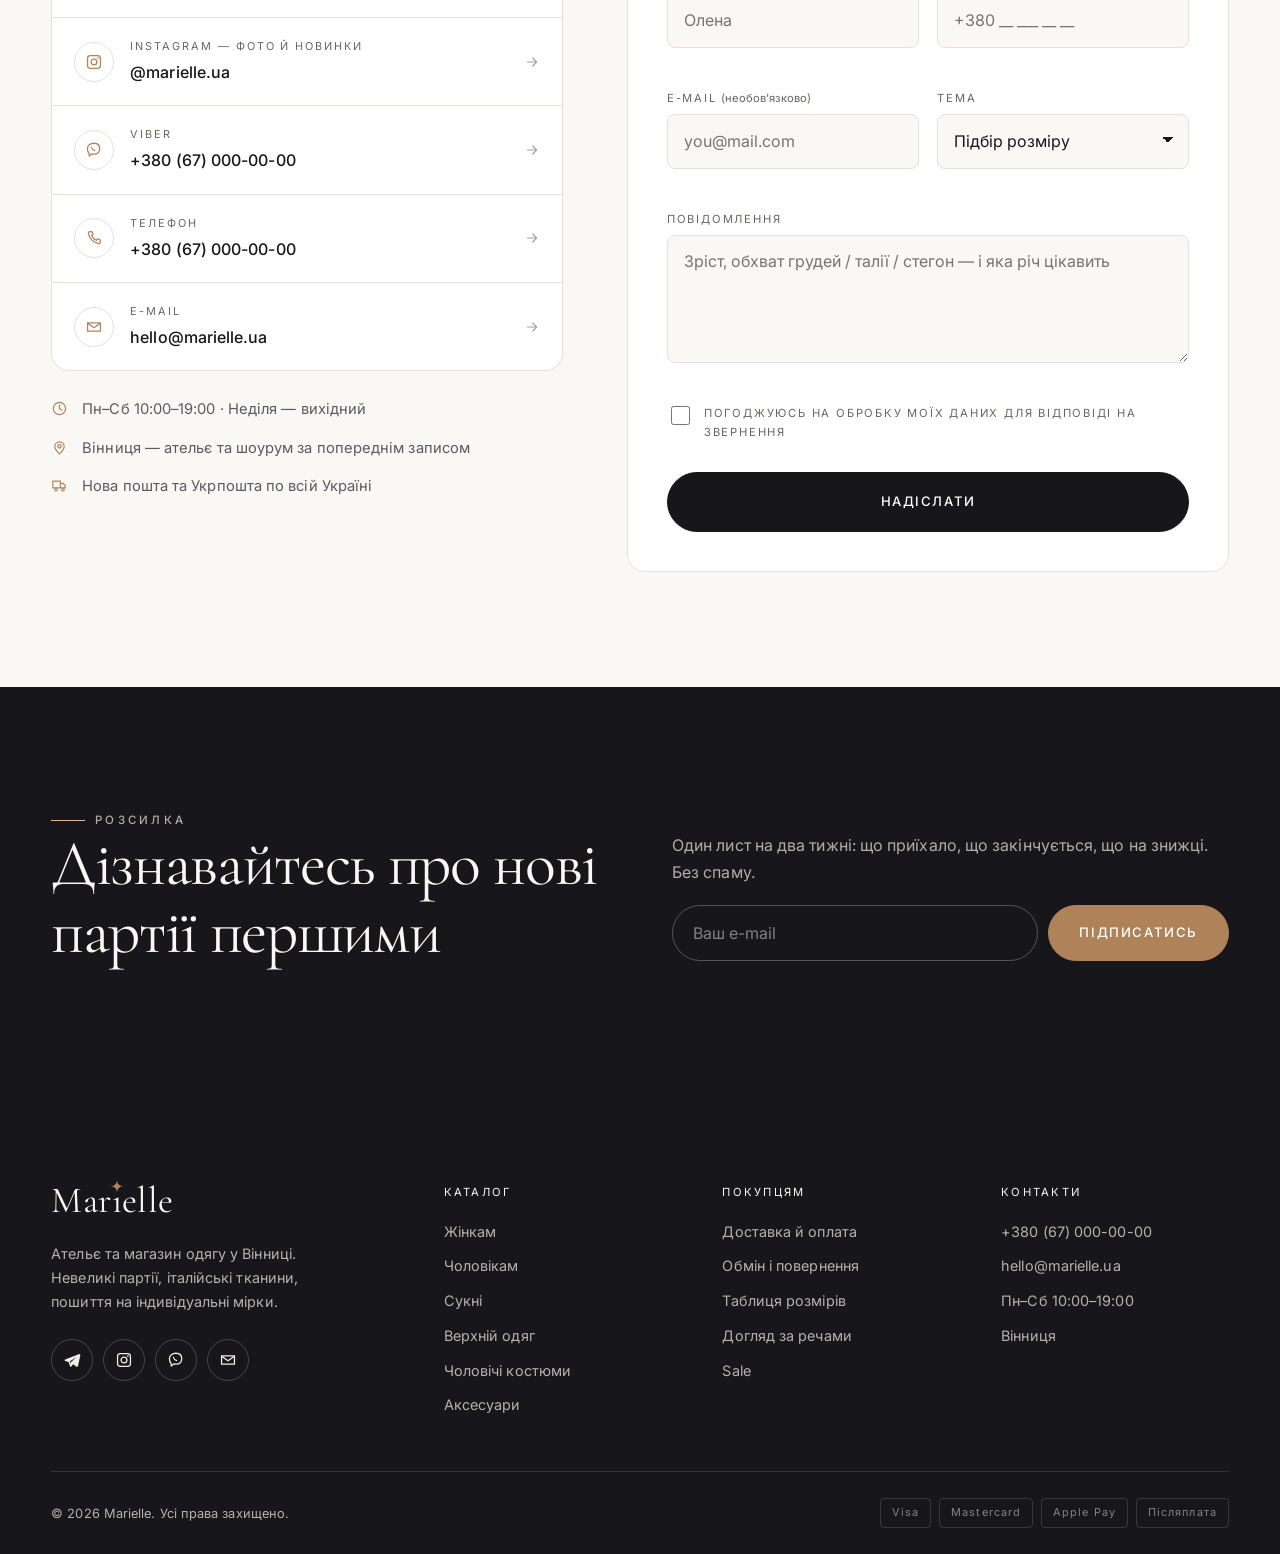
==== commit 712e9420: "Вінниця замість Києва, полоска в героєві, обертання лукбука За зауваженнями власника:  - місто випра" ====
--- a/index.html
+++ b/index.html
@@ -4,7 +4,7 @@
 <meta charset="utf-8">
 <meta name="viewport" content="width=device-width, initial-scale=1, viewport-fit=cover">
 <title>Marielle — ательє одягу | Одяг, у якому вас упізнають</title>
-<meta name="description" content="Marielle — ательє та магазин одягу в Києві: сукні, блузи, сорочки, пальта, костюми, трикотаж та аксесуари для жінок і чоловіків. Італійська вовна, шовк, кашемір. Пошиття на індивідуальні мірки, доставка по Україні, обмін 14 днів.">
+<meta name="description" content="Marielle — ательє та магазин одягу у Вінниці: сукні, блузи, сорочки, пальта, костюми, трикотаж та аксесуари для жінок і чоловіків. Італійська вовна, шовк, кашемір. Пошиття на індивідуальні мірки, доставка по Україні, обмін 14 днів.">
 <meta name="theme-color" content="#FAF8F5">
 <link rel="icon" href="favicon.svg" type="image/svg+xml">
 <link rel="apple-touch-icon" href="favicon.svg">
@@ -25,7 +25,7 @@
 {"@context":"https://schema.org","@type":"ClothingStore","name":"Marielle",
 "slogan":"Одяг, у якому вас упізнають","url":"https://marielle.ua/",
 "telephone":"+380670000000","email":"hello@marielle.ua",
-"address":{"@type":"PostalAddress","addressLocality":"Київ","streetAddress":"вул. Хрещатик, 1","addressCountry":"UA"},
+"address":{"@type":"PostalAddress","addressLocality":"Вінниця","addressCountry":"UA"},
 "openingHours":"Mo-Sa 10:00-19:00","priceRange":"₴₴","currenciesAccepted":"UAH"}
 </script>
 </head>
@@ -131,7 +131,7 @@
         <span class="eyebrow">Колекція осінь — зима</span>
         <h1>Одяг, у якому вас <em>упізнають</em>.</h1>
         <p class="lead hero__lead">
-          Ательє в Києві. Італійська вовна, натуральний шовк, кашемір — і крій,
+          Ательє у Вінниці. Італійська вовна, натуральний шовк, кашемір — і крій,
           який доводять на живих фігурах, а не на манекені. Шиємо партіями
           до сорока одиниць або під ваші мірки.
         </p>
@@ -161,8 +161,8 @@
   <!-- ============ БІЖУЧИЙ РЯДОК ============ -->
   <div class="marquee" aria-hidden="true">
     <div class="marquee__row">
-      <span class="marquee__i">Пошив в ательє в Києві <i>✦</i> Італійська вовна та натуральний шовк <i>✦</i> Індивідуальні мірки <i>✦</i> Безкоштовна доставка від 5 000 ₴ <i>✦</i> Обмін 14 днів <i>✦</i>&nbsp;</span>
-      <span class="marquee__i">Пошив в ательє в Києві <i>✦</i> Італійська вовна та натуральний шовк <i>✦</i> Індивідуальні мірки <i>✦</i> Безкоштовна доставка від 5 000 ₴ <i>✦</i> Обмін 14 днів <i>✦</i>&nbsp;</span>
+      <span class="marquee__i">Пошив в ательє у Вінниці <i>✦</i> Італійська вовна та натуральний шовк <i>✦</i> Індивідуальні мірки <i>✦</i> Безкоштовна доставка від 5 000 ₴ <i>✦</i> Обмін 14 днів <i>✦</i>&nbsp;</span>
+      <span class="marquee__i">Пошив в ательє у Вінниці <i>✦</i> Італійська вовна та натуральний шовк <i>✦</i> Індивідуальні мірки <i>✦</i> Безкоштовна доставка від 5 000 ₴ <i>✦</i> Обмін 14 днів <i>✦</i>&nbsp;</span>
     </div>
   </div>
 
@@ -272,7 +272,7 @@
           <span class="eyebrow">Про нас</span>
           <h2>Ательє, а не<br>склад із бирками</h2>
           <p class="lead">
-            Marielle — це невелике виробництво в Києві. Ми шиємо партіями по 20–40 одиниць
+            Marielle — це невелике виробництво у Вінниці. Ми шиємо партіями по 20–40 одиниць
             або під конкретну людину, тому можемо дозволити собі італійську вовну
             й тиждень роботи над однією посадкою.
           </p>
@@ -326,7 +326,7 @@
         </div>
         <div class="step">
           <h4>Примірка або пошив</h4>
-          <p>Готові позиції відправляємо одразу. Пошив під мірки — 7–14 днів і дві примірки в ательє на Хрещатику.</p>
+          <p>Готові позиції відправляємо одразу. Пошив під мірки — 7–14 днів і дві примірки в ательє.</p>
         </div>
         <div class="step">
           <h4>Отримуєте</h4>
@@ -450,7 +450,7 @@
 
           <div class="info">
             <div class="info__r"><svg><use href="#i-clock"/></svg><span>Пн–Сб 10:00–19:00 · Неділя — вихідний</span></div>
-            <div class="info__r"><svg><use href="#i-pin"/></svg><span>Київ, вул. Хрещатик, 1 — шоурум за попереднім записом</span></div>
+            <div class="info__r"><svg><use href="#i-pin"/></svg><span>Вінниця — ательє та шоурум за попереднім записом</span></div>
             <div class="info__r"><svg><use href="#i-truck"/></svg><span>Нова пошта та Укрпошта по всій Україні</span></div>
           </div>
         </div>
@@ -540,7 +540,7 @@
     <div class="foot__top">
       <div>
         <a class="logo foot__logo" href="index.html"><span>Mar<span class="logo__i">ı<span class="logo__spark"><svg viewBox="0 0 100 100"><use href="#spark"/></svg></span></span>elle</span></a>
-        <p class="foot__about">Ательє та магазин одягу в Києві. Невеликі партії, італійські тканини, пошиття на індивідуальні мірки.</p>
+        <p class="foot__about">Ательє та магазин одягу у Вінниці. Невеликі партії, італійські тканини, пошиття на індивідуальні мірки.</p>
         <div class="foot__soc">
           <a href="https://t.me/marielle_ua" target="_blank" rel="noopener" aria-label="Telegram"><svg><use href="#i-tg"/></svg></a>
           <a href="https://instagram.com/marielle.ua" target="_blank" rel="noopener" aria-label="Instagram"><svg><use href="#i-ig"/></svg></a>
@@ -575,7 +575,7 @@
           <a href="tel:+380670000000">+380 (67) 000-00-00</a>
           <a href="mailto:hello@marielle.ua">hello@marielle.ua</a>
           <span>Пн–Сб 10:00–19:00</span>
-          <span>Київ, вул. Хрещатик, 1</span>
+          <span>Вінниця</span>
         </div>
       </div>
     </div>
--- a/css/style.css
+++ b/css/style.css
@@ -130,17 +130,24 @@
 /* ============================================================
    3. ТИПОГРАФІКА
    ============================================================ */
+/* Трекінг мусить стискатися разом із кеглем: на 96 px ті самі
+   −0.012 em, що й на 20 px, лишають літери розсипаними. Чим
+   більший серіф — тим тісніше він має бути набраний. */
 h1, h2, h3, h4 {
   font-family: var(--ff-display);
   font-weight: 400;
   line-height: 1.08;
-  letter-spacing: -.012em;
   margin: 0 0 .4em;
 }
-h1 { font-size: clamp(3.1rem, 8.4vw, 7.4rem); }
-h2 { font-size: clamp(2.3rem, 5vw, 4.1rem); }
-h3 { font-size: clamp(1.4rem, 2.2vw, 1.95rem); }
-h4 { font-size: clamp(1.15rem, 1.5vw, 1.35rem); }
+h1 { font-size: clamp(3.1rem, 8.4vw, 7.4rem); letter-spacing: -.028em; line-height: 1.02; }
+h2 { font-size: clamp(2.3rem, 5vw, 4.1rem);   letter-spacing: -.021em; line-height: 1.06; }
+h3 { font-size: clamp(1.4rem, 2.2vw, 1.95rem); letter-spacing: -.014em; }
+h4 { font-size: clamp(1.15rem, 1.5vw, 1.35rem); letter-spacing: -.008em; }
+/* на вузькому екрані кегль падає — трекінг має відпустити назад */
+@media (max-width: 720px) {
+  h1 { letter-spacing: -.022em; }
+  h2 { letter-spacing: -.016em; }
+}
 p  { margin: 0 0 1em; }
 p:last-child { margin-bottom: 0; }
 
@@ -336,9 +343,12 @@
 /* ============================================================
    7. ГЕРОЙ
    ============================================================ */
+/* Колонка, а не центрування: службовий рядок стоїть у потоці
+   під вмістом і фізично не може на нього наїхати навіть на
+   низькому екрані. Раніше він був absolute і перекривав кнопки. */
 .hero {
   position: relative; min-height: 100svh;
-  display: flex; align-items: center;
+  display: flex; flex-direction: column;
   padding-top: var(--hdr); overflow: hidden;
   background: var(--bg);
 }
@@ -353,7 +363,11 @@
     radial-gradient(120% 90% at 78% 40%, transparent 30%, var(--bg) 82%),
     linear-gradient(to right, var(--bg) 4%, color-mix(in srgb, var(--bg) 62%, transparent) 40%, transparent 62%);
 }
-.hero__inner { position: relative; z-index: 2; padding-block: clamp(60px, 9vh, 120px); }
+.hero__inner {
+  position: relative; z-index: 2;
+  flex: 1 1 auto; display: flex; align-items: center;
+  padding-block: clamp(48px, 7vh, 110px);
+}
 .hero__content { max-width: min(680px, 54vw); }
 .hero h1 { margin: .22em 0 .3em; text-wrap: balance; }
 .hero h1 em { font-style: italic; color: var(--accent); }
@@ -361,7 +375,7 @@
 .hero__cta { display: flex; flex-wrap: wrap; gap: 14px; align-items: center; }
 
 .hero__meta {
-  position: absolute; left: var(--gut); right: var(--gut); bottom: 26px; z-index: 2;
+  position: relative; z-index: 2; flex: 0 0 auto; margin-bottom: 26px;
   display: flex; align-items: center; justify-content: space-between; gap: 16px 24px;
   flex-wrap: wrap;
   padding-top: 20px; border-top: 1px solid var(--border);
@@ -635,7 +649,8 @@
 }
 .look__ring {
   position: absolute; inset: 0; transform-style: preserve-3d;
-  transition: transform .82s cubic-bezier(.22,.61,.36,1);
+  transition: transform .6s cubic-bezier(.3,.7,.3,1);
+  will-change: transform;
 }
 .look__ring.is-drag { transition: none; }
 .look__cell {
@@ -646,10 +661,13 @@
   background: var(--surface); border: 1px solid var(--border); border-radius: var(--r-l);
   overflow: hidden; backface-visibility: hidden;
   box-shadow: var(--shadow-1);
-  transition: box-shadow var(--t), border-color var(--t), filter var(--t);
-  filter: brightness(.9) saturate(.85);
-}
-.look__cell.is-front { filter: none; box-shadow: var(--shadow-3); border-color: var(--accent); }
+  /* filter анімувати дорого — на кожному кадрі обертання браузер
+     перемальовував би всі вісім карток. Гасимо opacity, вона
+     рахується на відеокарті. */
+  transition: box-shadow var(--t), border-color var(--t), opacity var(--t);
+  opacity: .58;
+}
+.look__cell.is-front { opacity: 1; box-shadow: var(--shadow-3); border-color: var(--accent); }
 .look__art { position: absolute; inset: 3% 10% 21%; display: grid; place-items: center; }
 .look__art .art { width: 100%; height: 100%; }
 .look__cap {
@@ -1169,9 +1187,9 @@
   .nav { display: none; }
   .burger { display: inline-grid; }
   .hero { display: flex; flex-direction: column; align-items: stretch; min-height: auto; padding-block: calc(var(--hdr) + 40px) 90px; }
-  .hero__inner { order: 1; }
+  .hero__inner { order: 1; flex: none; display: block; padding-block: 0; }
   .hero__stage { order: 2; position: relative; right: auto; top: auto; transform: none; width: 100%; max-width: 520px; margin: 30px auto 0; }
-  .hero__meta  { order: 3; position: static; margin-top: 44px; }
+  .hero__meta  { order: 3; position: static; margin: 44px 0 0; }
   .hero__content { max-width: none; }
   .hero__veil { background: linear-gradient(to bottom, transparent, var(--bg) 88%); }
   .about { grid-template-columns: 1fr; }
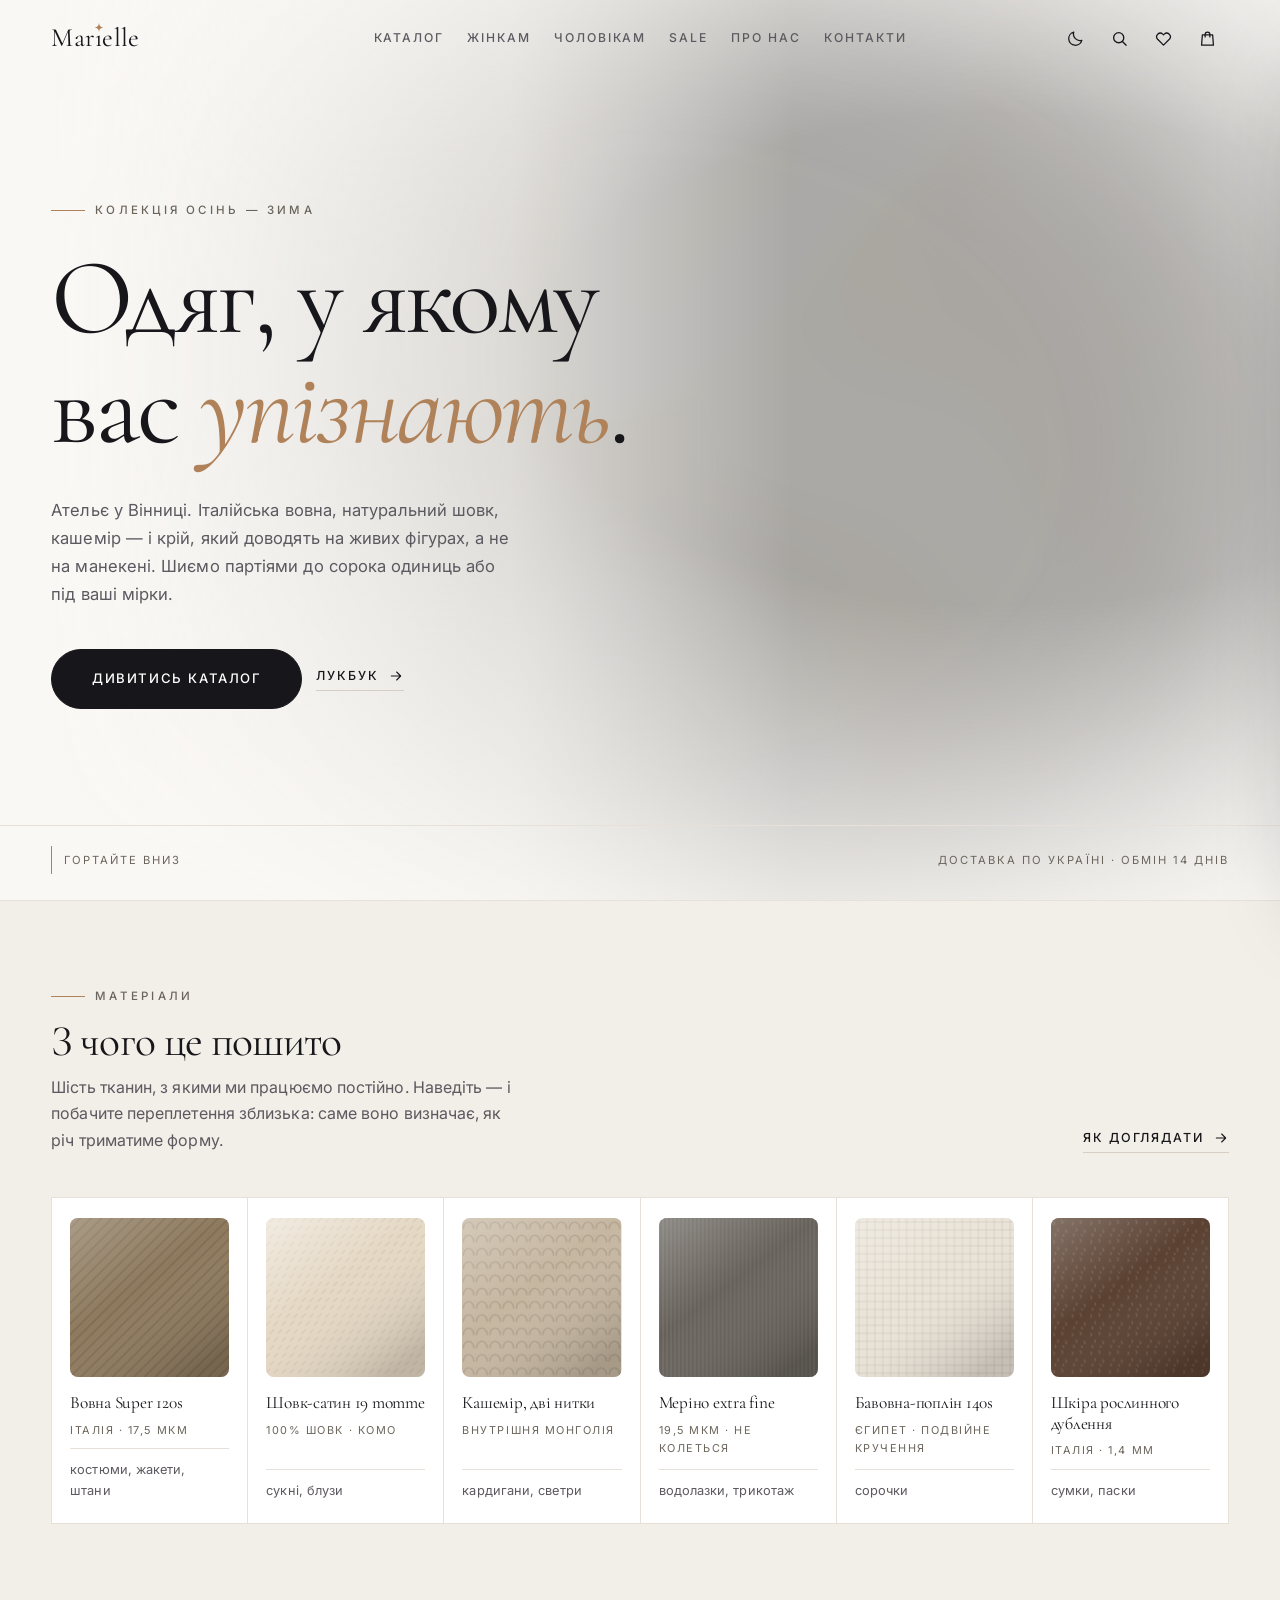
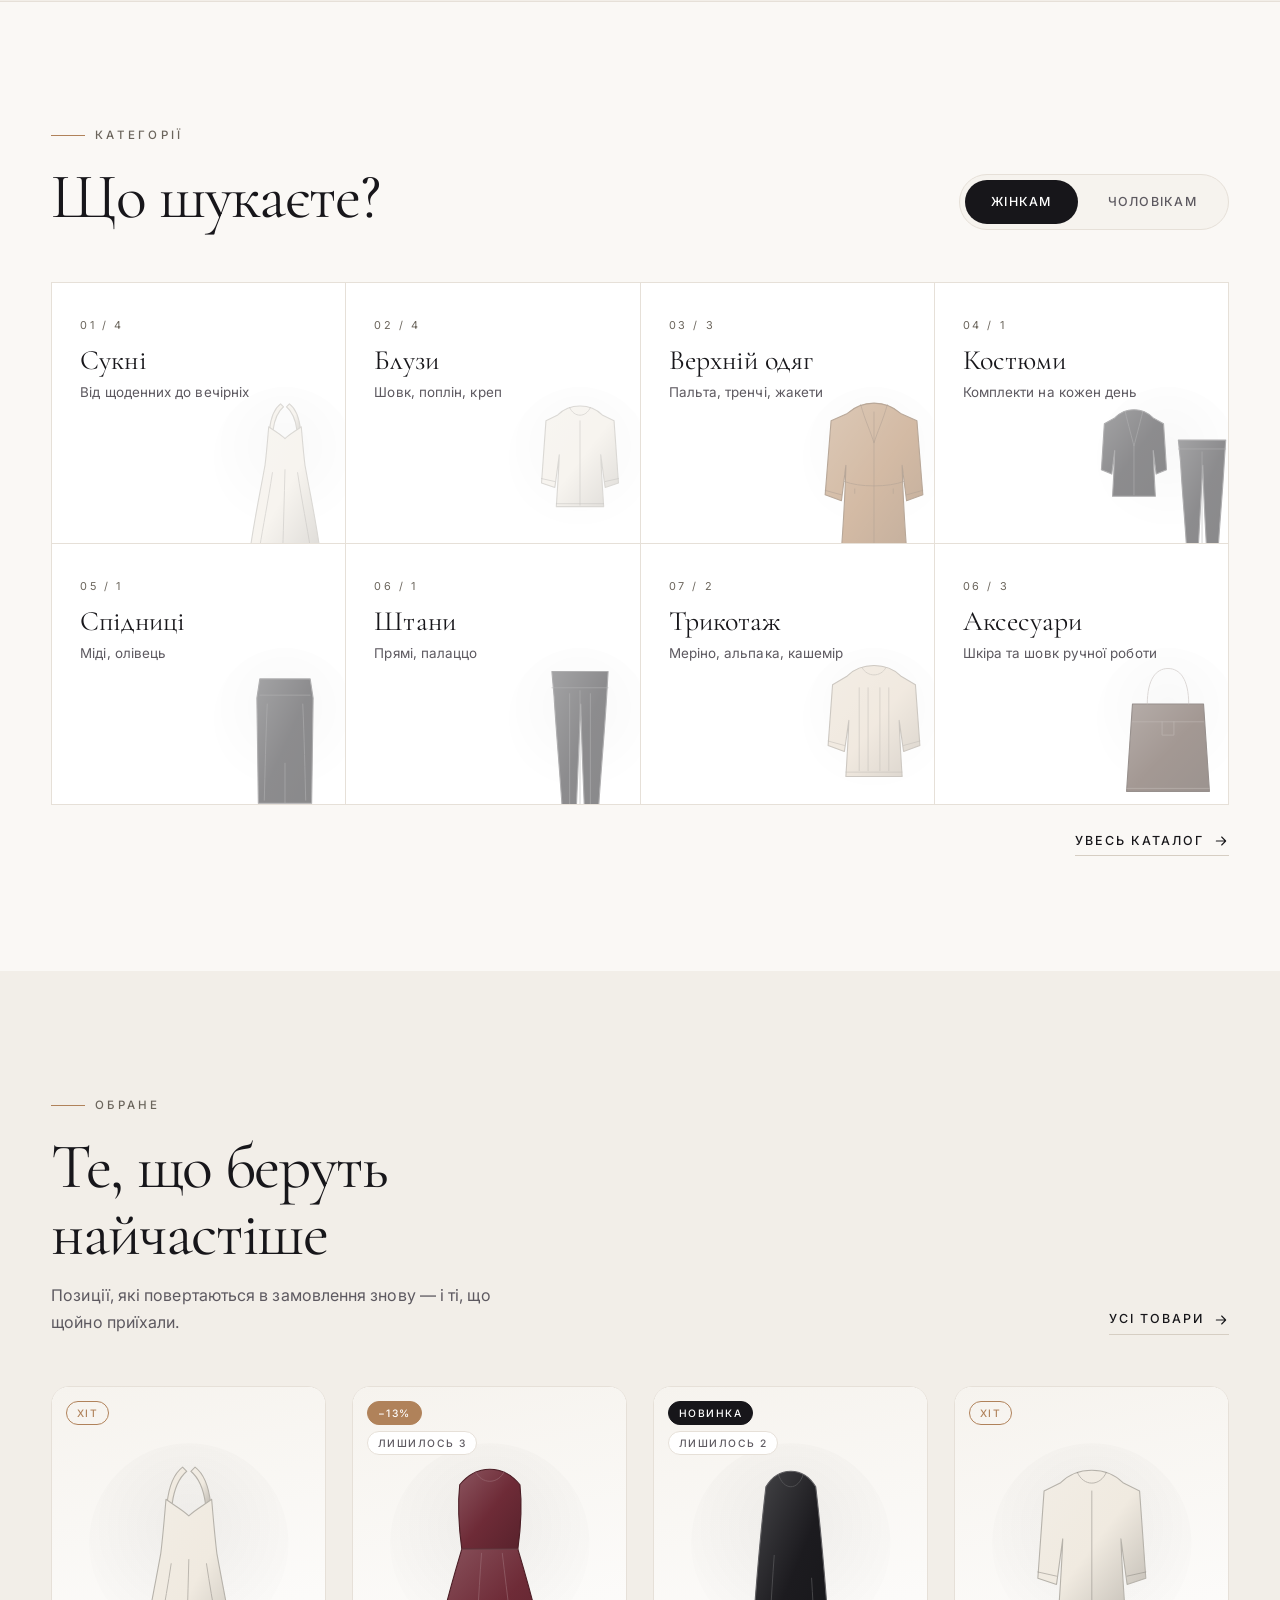
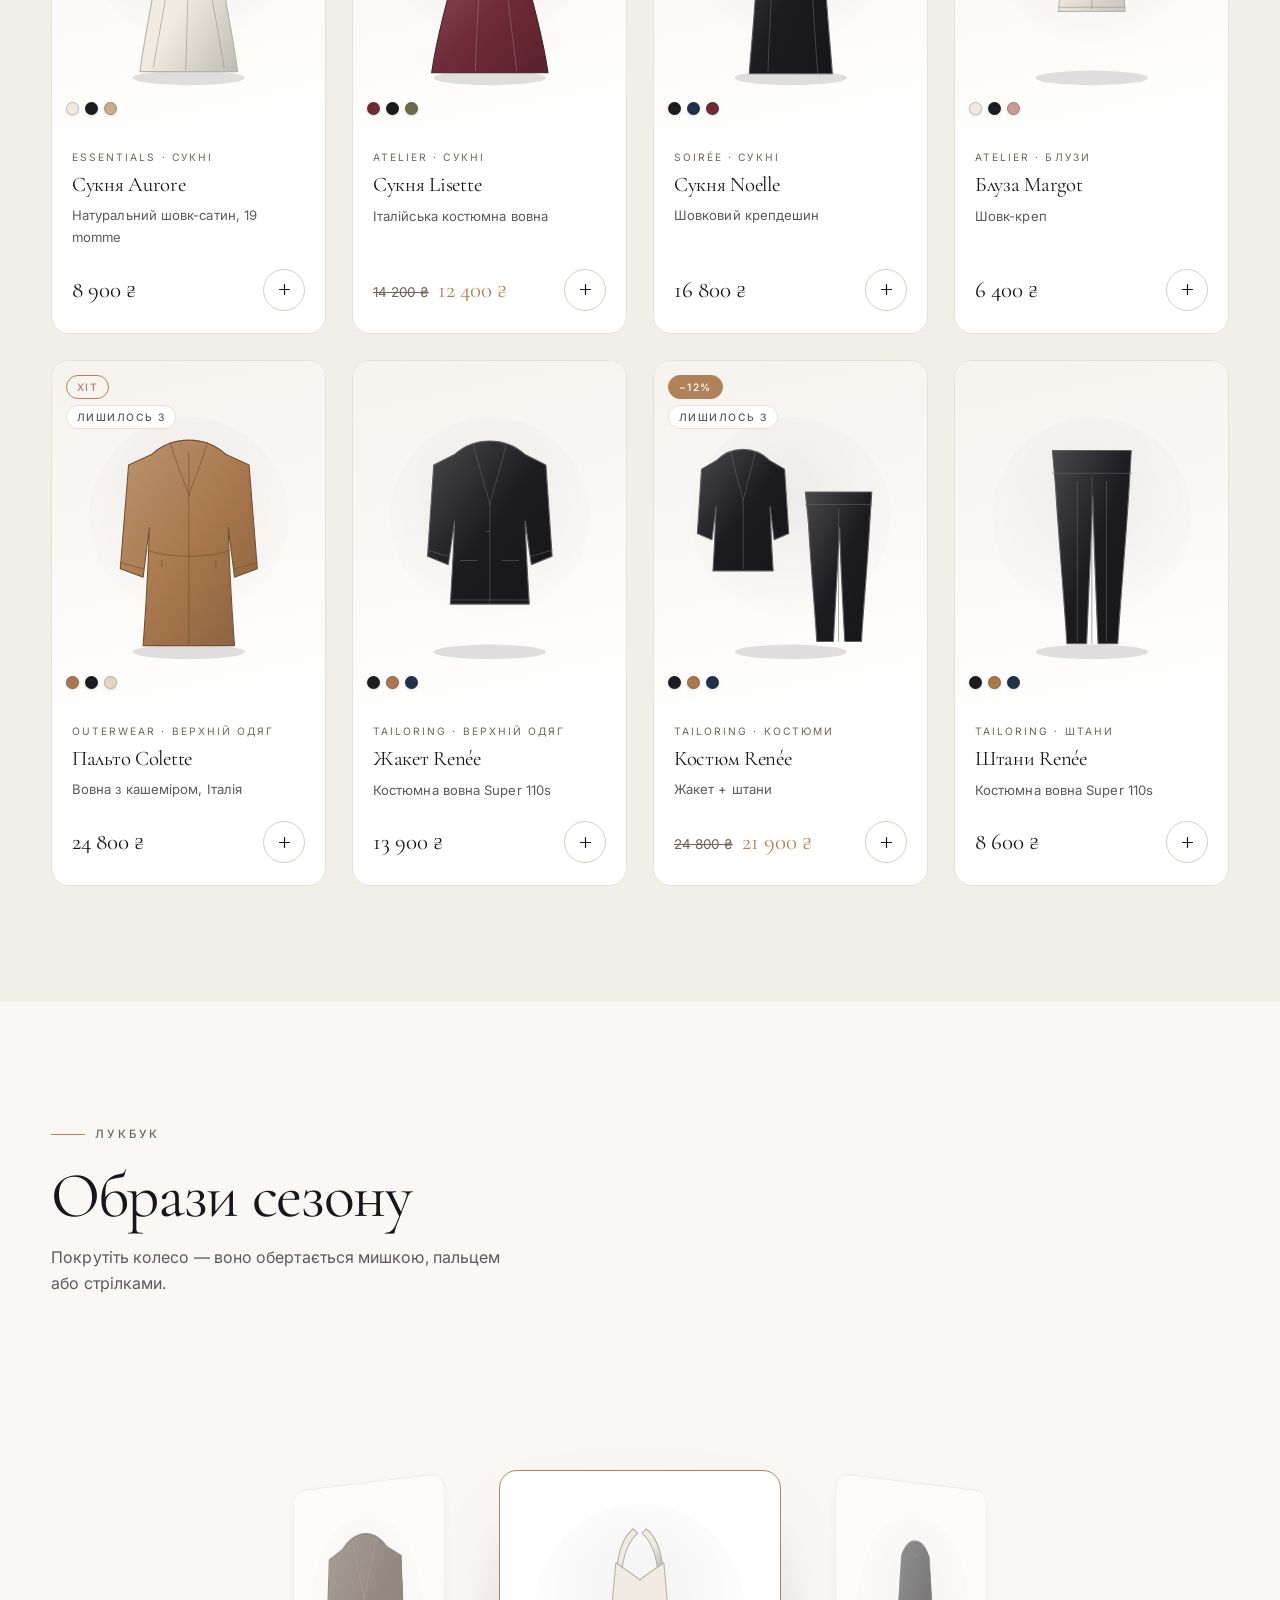
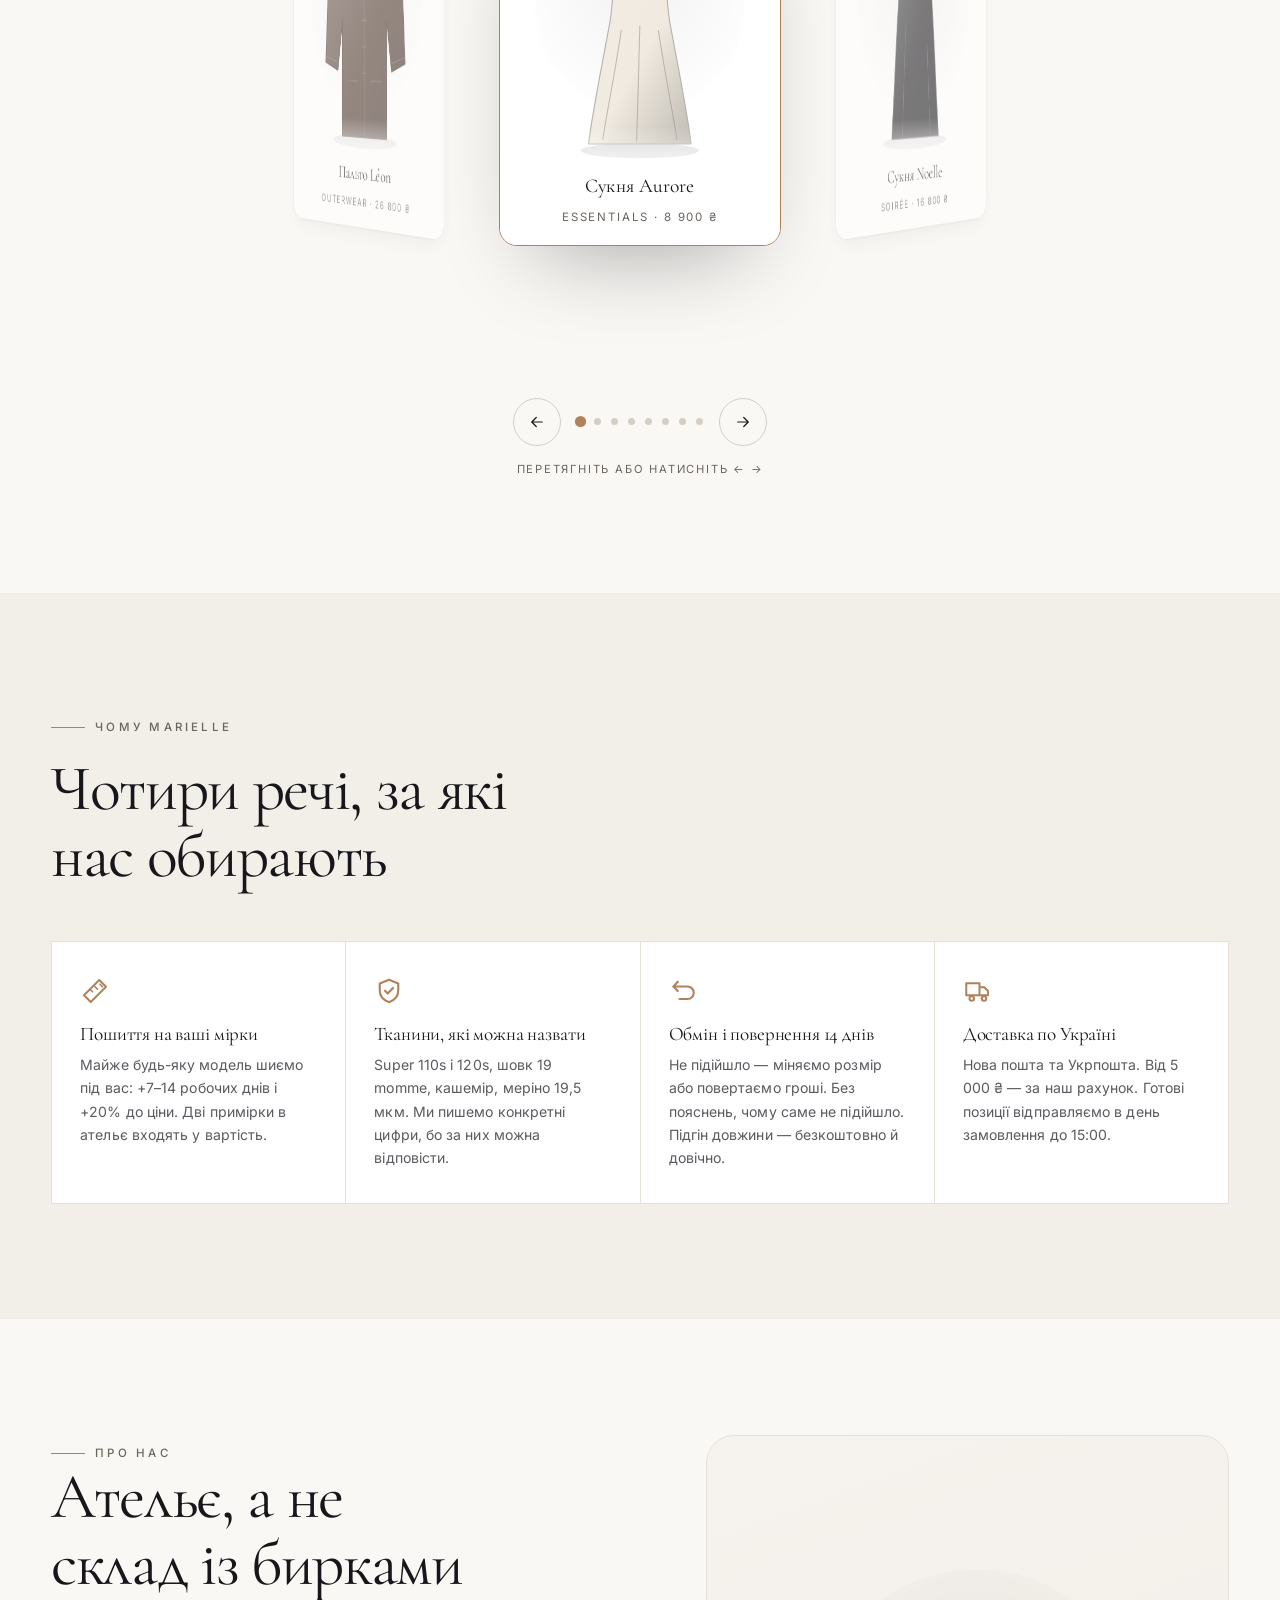
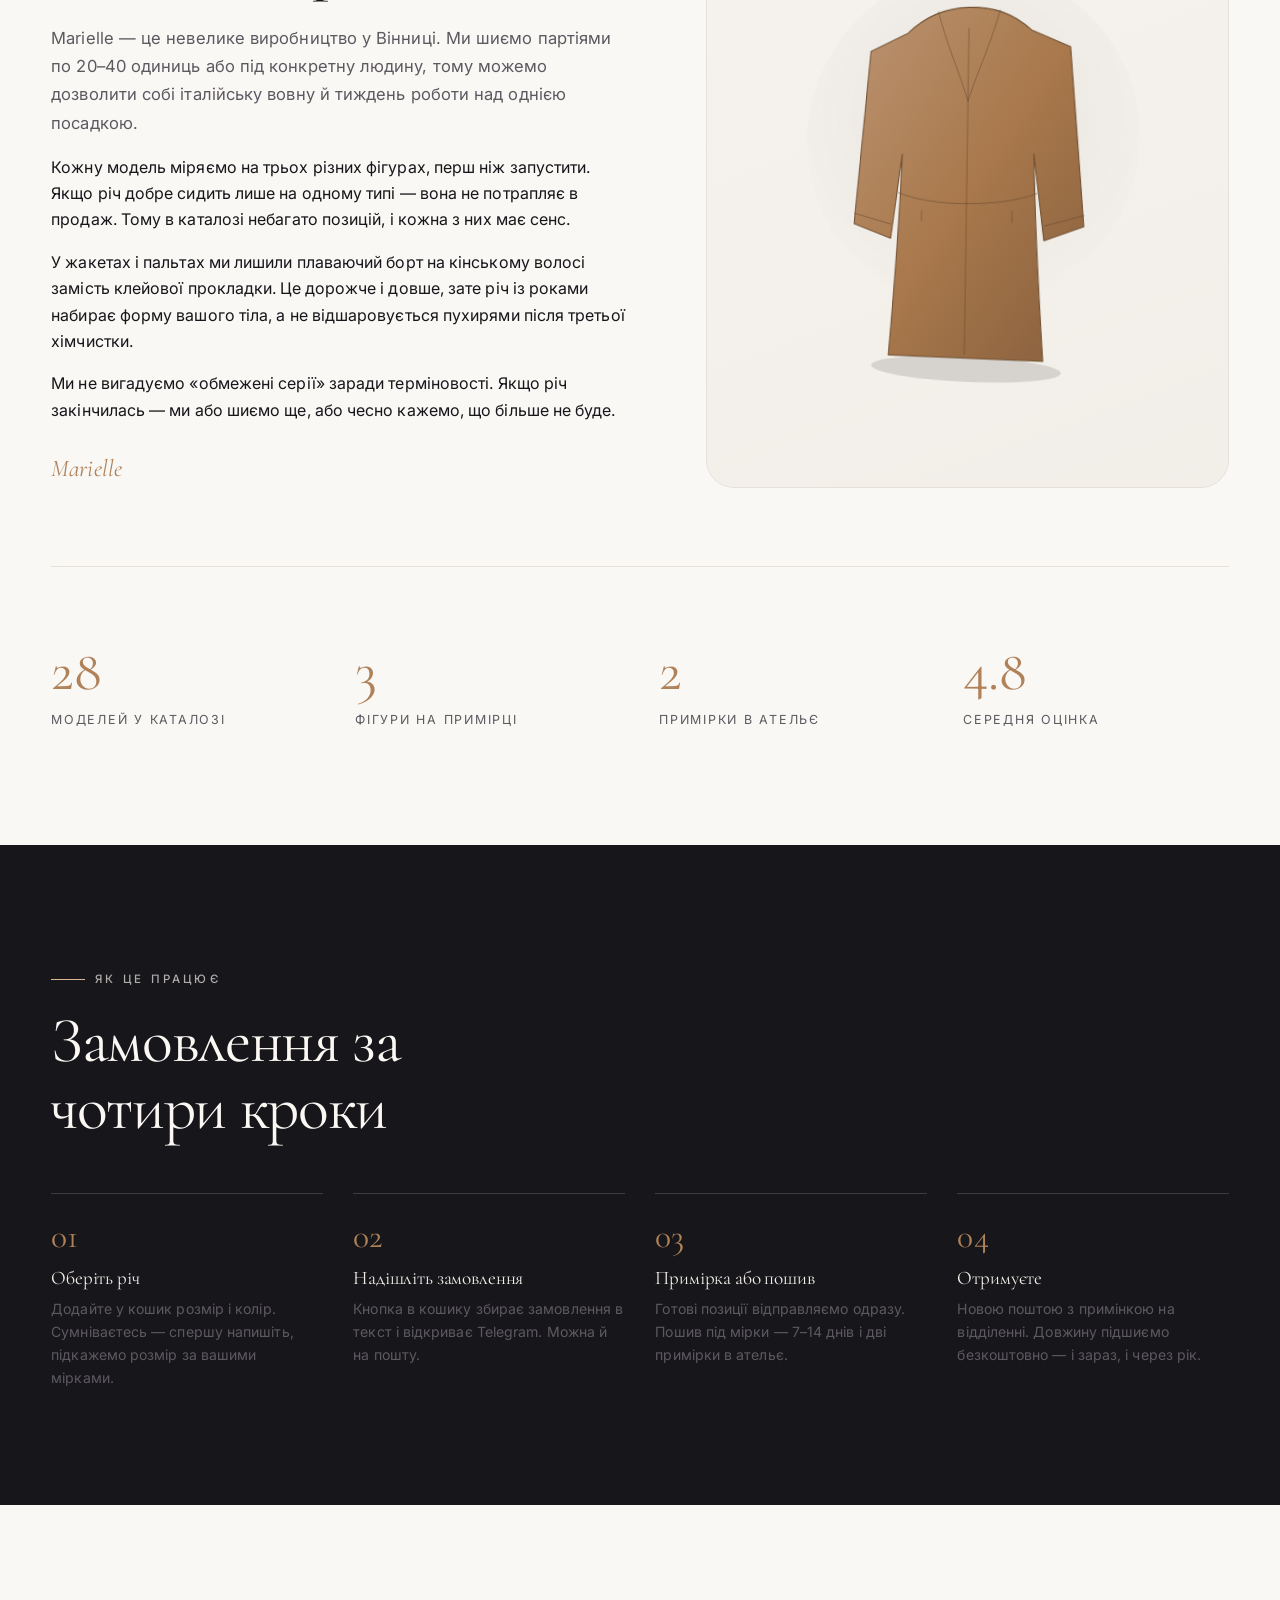
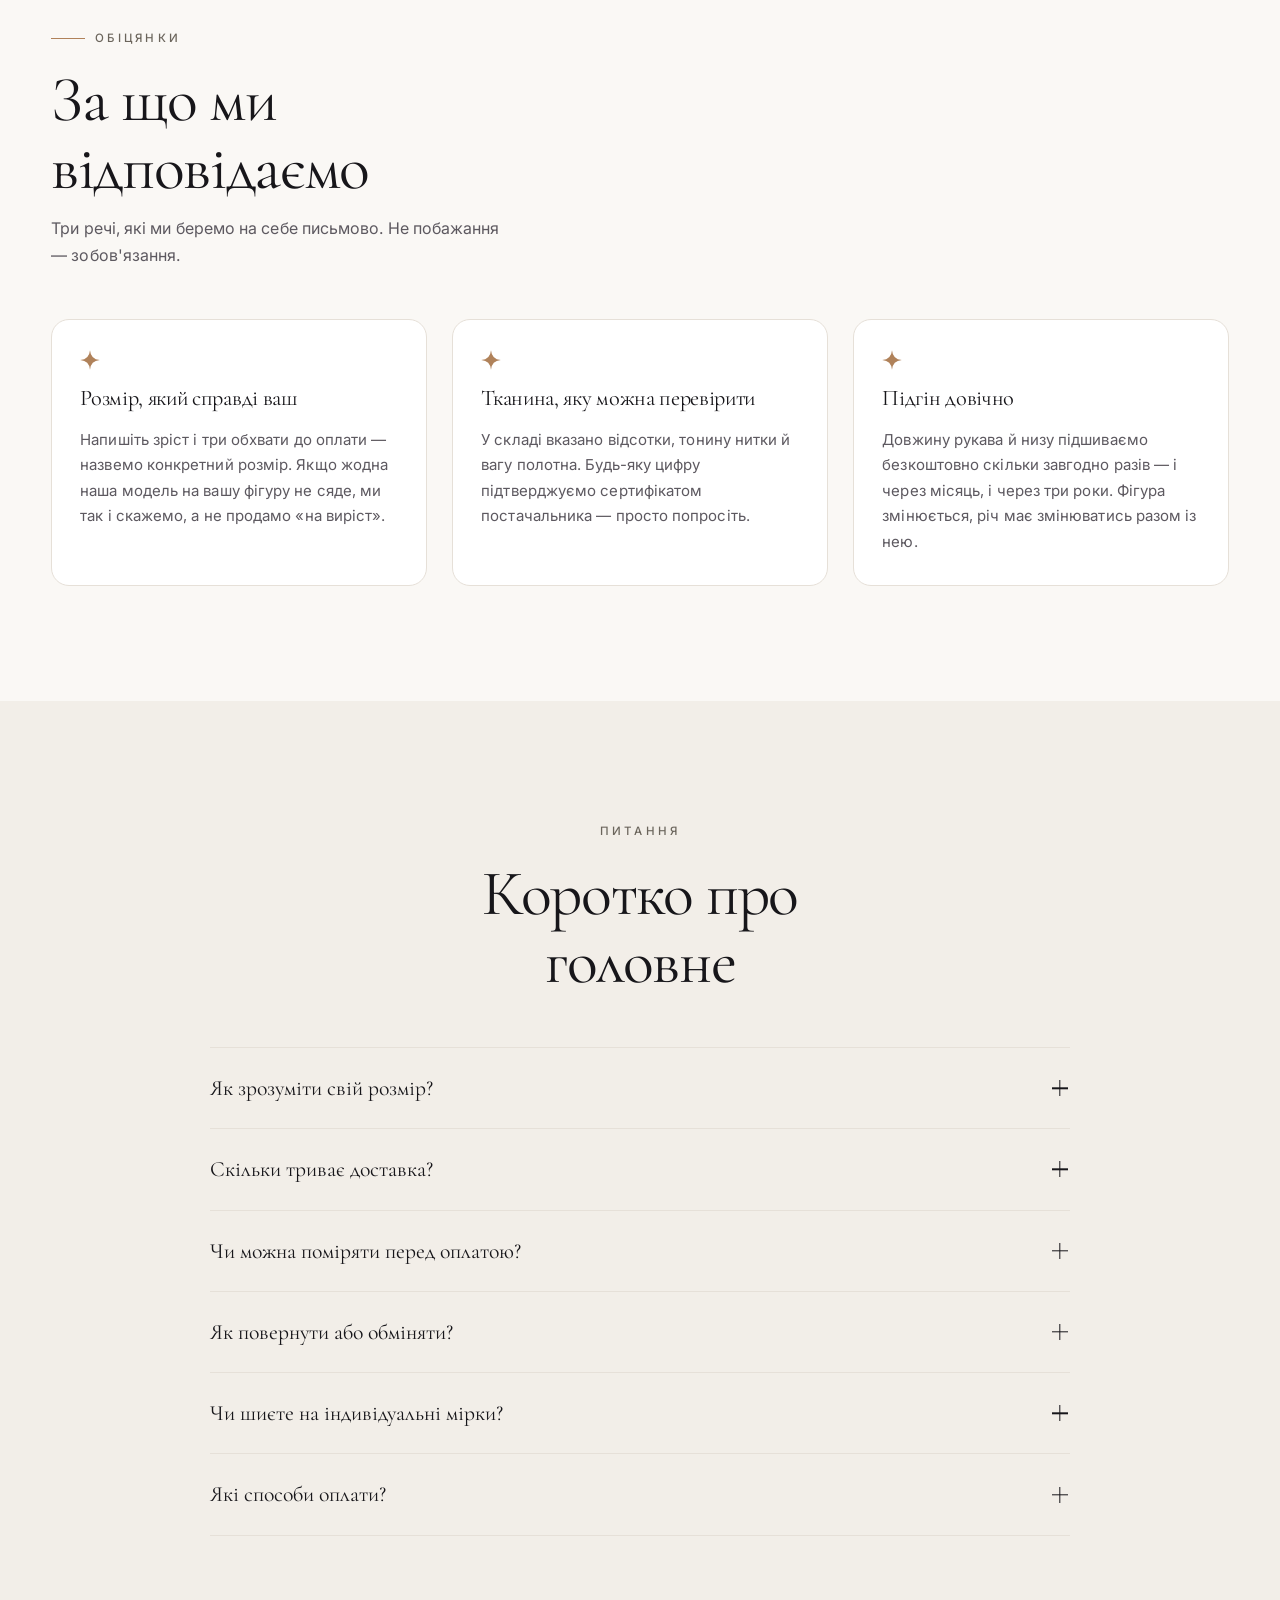
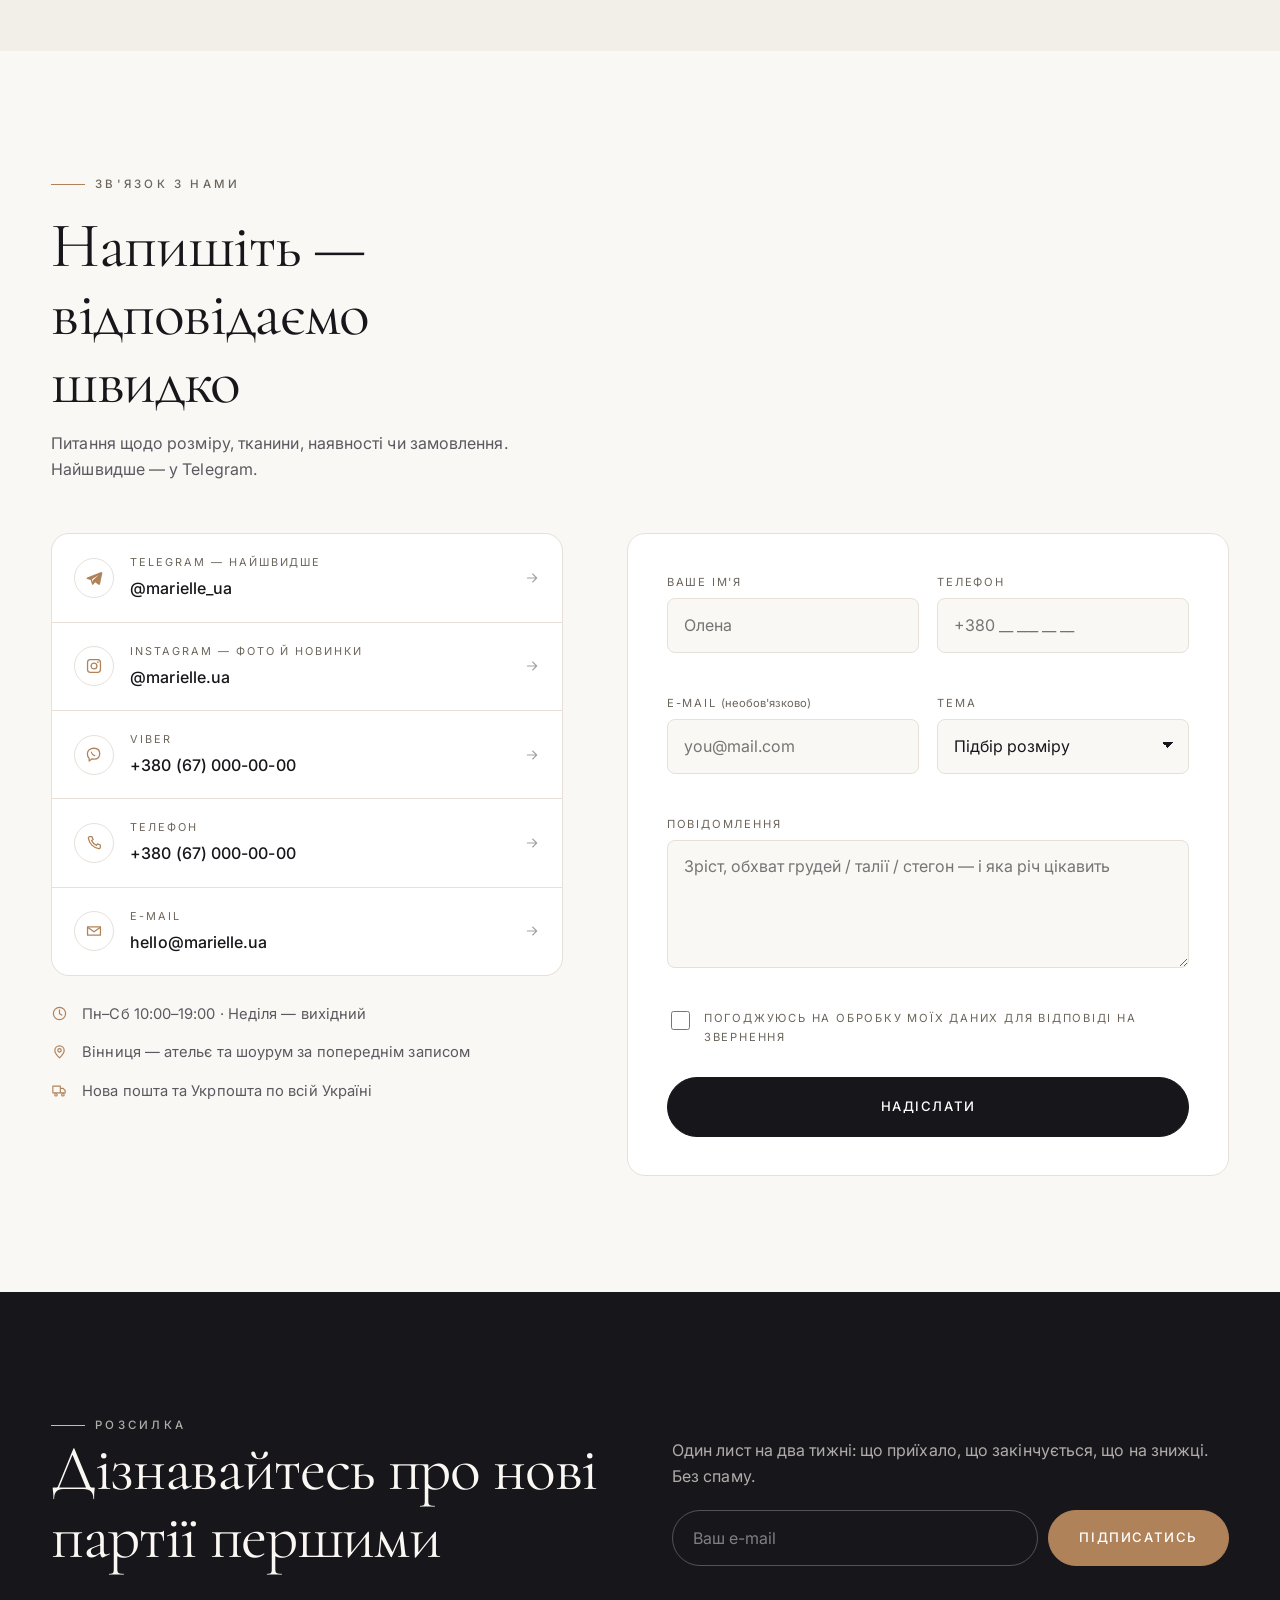
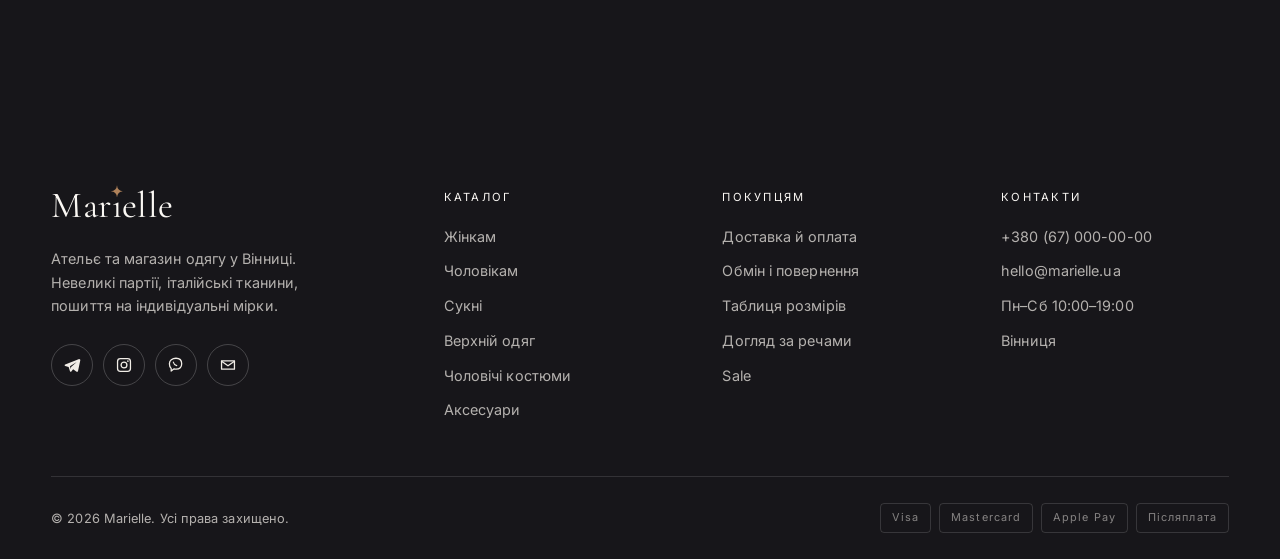
==== commit e1e1816b: "Смуга тканин замість біжучого рядка, точний перетяг лукбука За зауваженнями власника:  - біжучий ряд" ====
--- a/index.html
+++ b/index.html
@@ -144,27 +144,24 @@
 
     <div class="wrap hero__meta">
       <span class="hero__scroll"><i></i> Гортайте вниз</span>
-
-      <!-- ТИМЧАСОВО: перемикач варіантів герою для узгодження.
-           Прибрати цей блок після вибору. -->
-      <span class="hero__pick" data-hero-pick>
-        <b>Верх:</b>
-        <a href="?hero=rail" data-hv="rail">вішалка</a>
-        <a href="?hero=one" data-hv="one">одна річ</a>
-        <a href="?hero=none" data-hv="none">без речей</a>
-      </span>
-
       <span>Доставка по Україні · Обмін 14 днів</span>
     </div>
   </section>
 
-  <!-- ============ БІЖУЧИЙ РЯДОК ============ -->
-  <div class="marquee" aria-hidden="true">
-    <div class="marquee__row">
-      <span class="marquee__i">Пошив в ательє у Вінниці <i>✦</i> Італійська вовна та натуральний шовк <i>✦</i> Індивідуальні мірки <i>✦</i> Безкоштовна доставка від 5 000 ₴ <i>✦</i> Обмін 14 днів <i>✦</i>&nbsp;</span>
-      <span class="marquee__i">Пошив в ательє у Вінниці <i>✦</i> Італійська вовна та натуральний шовк <i>✦</i> Індивідуальні мірки <i>✦</i> Безкоштовна доставка від 5 000 ₴ <i>✦</i> Обмін 14 днів <i>✦</i>&nbsp;</span>
-    </div>
-  </div>
+  <!-- ============ ЗРАЗКИ ТКАНИН ============ -->
+  <section class="sec fabrics" id="fabrics" style="padding-block:clamp(48px,6vw,86px)">
+    <div class="wrap">
+      <div class="fabrics__head reveal">
+        <div>
+          <span class="eyebrow">Матеріали</span>
+          <h2>З чого це пошито</h2>
+          <p>Шість тканин, з якими ми працюємо постійно. Наведіть — і побачите переплетення зблизька: саме воно визначає, як річ триматиме форму.</p>
+        </div>
+        <a class="link-u" href="index.html#faq">Як доглядати <svg><use href="#i-arr"/></svg></a>
+      </div>
+      <div class="swatches" data-fabrics></div>
+    </div>
+  </section>
 
   <!-- ============ КАТЕГОРІЇ ============ -->
   <section class="sec" id="catalog">
--- a/css/style.css
+++ b/css/style.css
@@ -454,18 +454,8 @@
 .hero__stage--one { perspective-origin: 50% 50%; }
 .hero__stage--one .hero__slot { top: 6%; }
 
-/* ТИМЧАСОВИЙ перемикач варіантів героя — для узгодження вигляду.
-   Після вибору прибрати разом із блоком .hero__pick в index.html
-   і об'єктом HERO_SETS у js/app.js. */
-.hero__pick { display: inline-flex; align-items: center; gap: 10px; flex-wrap: wrap; }
-.hero__pick b { font-weight: 500; color: var(--text-3); }
-.hero__pick a {
-  padding: 4px 10px; border: 1px solid var(--border); border-radius: 999px;
-  color: var(--text-2); transition: all var(--t-fast);
-}
-.hero__pick a:hover { border-color: var(--accent); color: var(--accent); }
-.hero__pick a.is-on { background: var(--ink); border-color: var(--ink); color: #fff; }
-[data-theme="dark"] .hero__pick a.is-on { background: var(--accent); border-color: var(--accent); color: #14131A; }
+/* Варіант верху лишається перемикачем в адресі (?hero=rail|one|none),
+   але видимого контролю на сторінці немає — покупцю він ні до чого. */
 @media (prefers-reduced-motion: reduce) {
   .hero__item { animation: none; }
   .hero__rail { transition: none; }
@@ -490,6 +480,52 @@
   letter-spacing: .02em; color: var(--text-2); white-space: nowrap;
 }
 .marquee__i i { color: var(--accent); font-style: normal; font-size: .6em; }
+
+/* ============================================================
+   8b. ЗРАЗКИ ТКАНИН
+   Смуга під героєм замість біжучого рядка: замість руху —
+   доказ. Кожен зразок — справжнє переплетення, намальоване
+   вектором, тому масштабується без втрати якості.
+   ============================================================ */
+.fabrics { border-block: 1px solid var(--border); background: var(--bg-2); }
+.fabrics__head {
+  display: flex; align-items: flex-end; justify-content: space-between;
+  gap: 28px; flex-wrap: wrap; margin-bottom: clamp(28px, 3.4vw, 46px);
+}
+.fabrics__head h2 { margin: .28em 0 0; font-size: clamp(1.9rem, 3.4vw, 2.9rem); }
+.fabrics__head p { margin: 10px 0 0; max-width: 46ch; color: var(--text-2); }
+
+.swatches {
+  display: grid; grid-template-columns: repeat(6, 1fr);
+  gap: 1px; background: var(--border);
+  border: 1px solid var(--border);
+}
+.swatch {
+  position: relative; background: var(--surface);
+  padding: 20px 18px 22px;
+  display: flex; flex-direction: column; gap: 8px;
+  transition: background var(--t);
+}
+.swatch:hover { background: var(--surface-2); }
+.swatch__art {
+  aspect-ratio: 1; border-radius: var(--r-m); overflow: hidden;
+  margin-bottom: 8px; box-shadow: inset 0 0 0 1px rgba(0,0,0,.07);
+  transition: transform var(--t-slow), box-shadow var(--t);
+}
+.swatch:hover .swatch__art {
+  transform: scale(1.04) rotate(-1deg);
+  box-shadow: inset 0 0 0 1px rgba(0,0,0,.07), var(--shadow-2);
+}
+.swatch__art .weave { width: 100%; height: 100%; display: block; }
+.swatch__n { font-size: 1.08rem; line-height: 1.2; margin: 0; }
+.swatch__m {
+  font-size: .68rem; letter-spacing: .14em; text-transform: uppercase;
+  color: var(--text-3);
+}
+.swatch__u {
+  margin-top: auto; padding-top: 10px; border-top: 1px solid var(--border);
+  font-size: .8rem; color: var(--text-2);
+}
 
 /* ============================================================
    9. СЕКЦІЇ
@@ -1327,3 +1363,8 @@
   .sec { padding-block: 18pt; }
   a[href^="http"]::after { content: ' (' attr(href) ')'; font-size: 9pt; color: #555; }
 }
+
+/* ---- зразки тканин на вужчих екранах ---- */
+@media (max-width: 1180px) { .swatches { grid-template-columns: repeat(3, 1fr); } }
+@media (max-width: 720px)  { .swatches { grid-template-columns: repeat(2, 1fr); } .swatch { padding: 14px 13px 16px; } .swatch__n { font-size: .98rem; } }
+@media (max-width: 400px)  { .swatches { grid-template-columns: 1fr 1fr; } .swatch__u { display: none; } }
